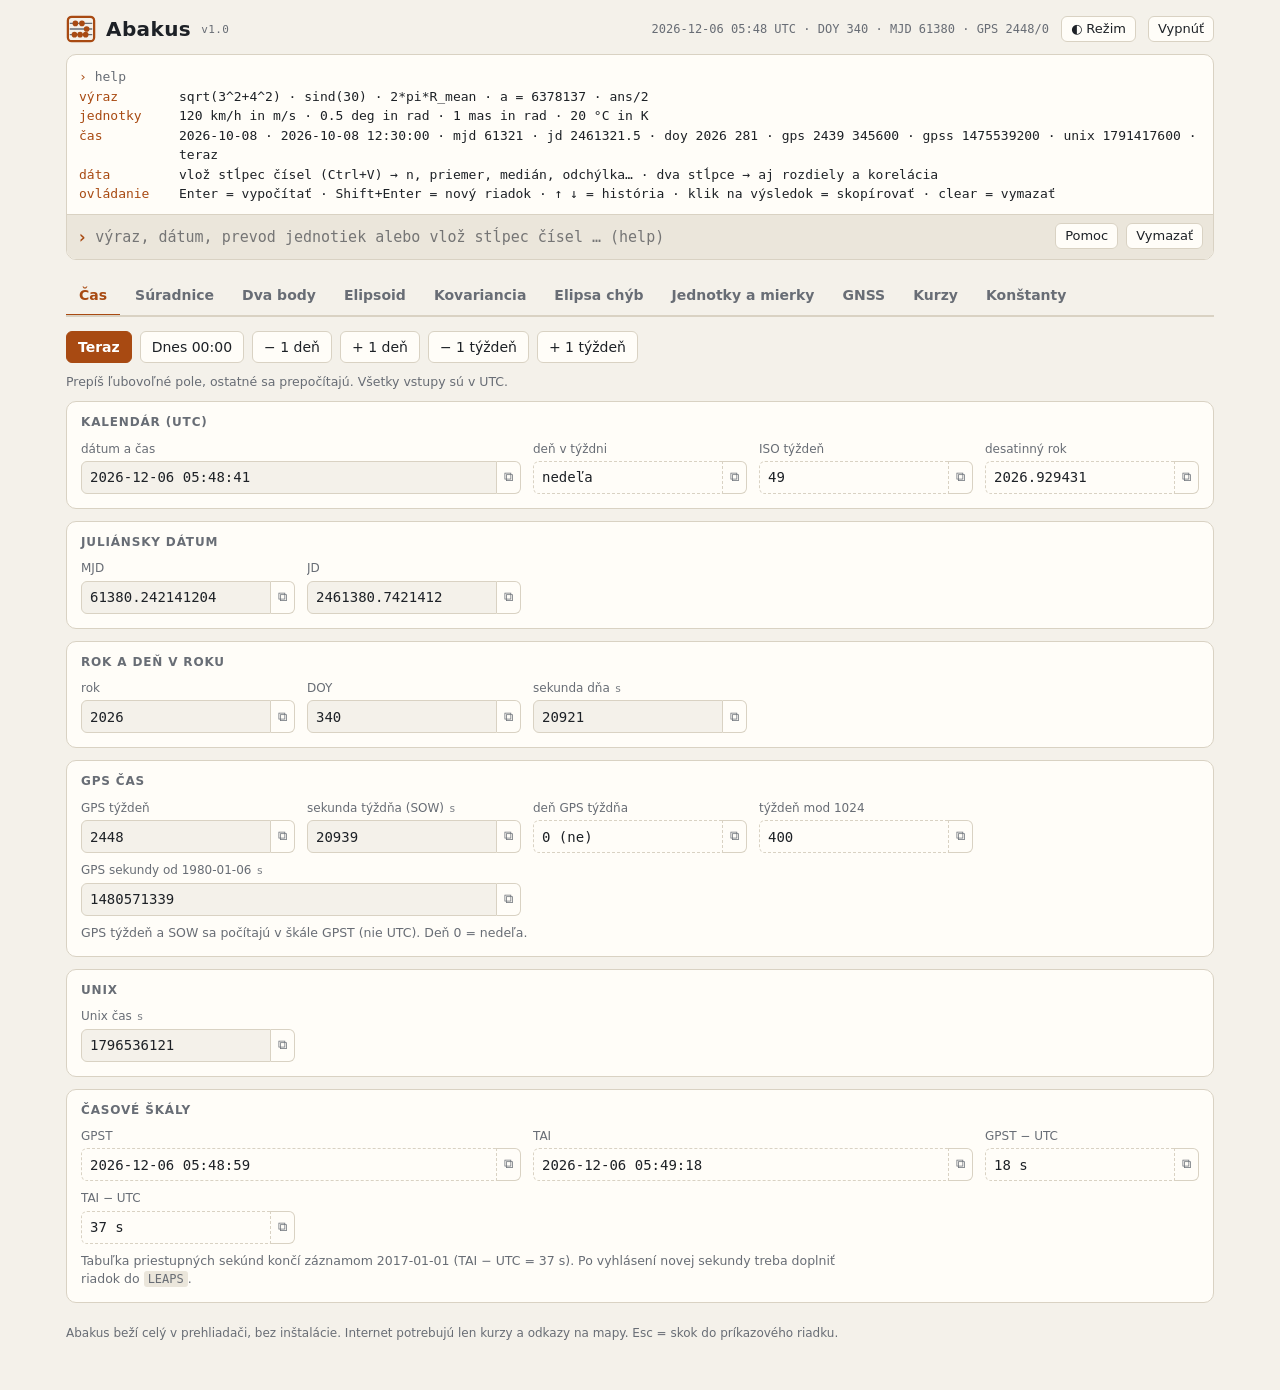
==== abakus.html @ 20b2ef93 "Very first initial commit" ====
<!doctype html>
<html lang="sk">
<head>
<meta charset="utf-8">
<meta name="viewport" content="width=device-width, initial-scale=1">
<title>Abakus</title>
<link rel="icon" href="data:image/svg+xml,%3Csvg xmlns='http://www.w3.org/2000/svg' viewBox='0 0 32 32'%3E%3Crect x='2' y='3' width='28' height='26' rx='4' fill='%23a84a12'/%3E%3Cg stroke='%23fff' stroke-width='1.5'%3E%3Cpath d='M6 10h20M6 16h20M6 22h20'/%3E%3C/g%3E%3Cg fill='%23fff'%3E%3Ccircle cx='10' cy='10' r='3'/%3E%3Ccircle cx='17' cy='10' r='3'/%3E%3Ccircle cx='22' cy='16' r='3'/%3E%3Ccircle cx='9' cy='22' r='3'/%3E%3Ccircle cx='15' cy='22' r='3'/%3E%3Ccircle cx='21' cy='22' r='3'/%3E%3C/g%3E%3C/svg%3E">
<style>
:root {
  --bg: #f4f1ea; --surface: #fffdf8; --sunk: #ebe6db; --ink: #1d2126; --muted: #686d75; --line: #d9d2c3;
  --accent: #a84a12; --accent-ink: #fff; --focus: #1f6f8b; --bad: #b3261e; --badbg: #fde9e7;
  --c-an: #1f5fa8; --c-em: #2a7d4f; --c-he: #c0392b; --c-pt: rgba(60, 70, 85, .30);
  --mono: ui-monospace, "Cascadia Mono", "SF Mono", Consolas, "DejaVu Sans Mono", monospace;
  --sans: system-ui, "Segoe UI", Roboto, "Noto Sans", sans-serif;
}
@media (prefers-color-scheme: dark) {
  :root:not([data-theme="light"]) {
    --bg: #15171a; --surface: #1d2024; --sunk: #121416; --ink: #e9e6df; --muted: #9a9fa7; --line: #343941;
    --accent: #e3904f; --accent-ink: #1a1206; --focus: #6cc3de; --bad: #ff8a80; --badbg: #3a1c1a;
    --c-an: #6aa9ee; --c-em: #63c492; --c-he: #f2766b; --c-pt: rgba(200, 210, 225, .28);
  }
}
:root[data-theme="dark"] {
  --bg: #15171a; --surface: #1d2024; --sunk: #121416; --ink: #e9e6df; --muted: #9a9fa7; --line: #343941;
  --accent: #e3904f; --accent-ink: #1a1206; --focus: #6cc3de; --bad: #ff8a80; --badbg: #3a1c1a;
  --c-an: #6aa9ee; --c-em: #63c492; --c-he: #f2766b; --c-pt: rgba(200, 210, 225, .28);
}
* { box-sizing: border-box; }
[hidden] { display: none !important; }
html { -webkit-text-size-adjust: 100%; }
body { margin: 0; background: var(--bg); color: var(--ink); font: 14px/1.45 var(--sans); }
.wrap { max-width: 1180px; margin: 0 auto; padding: 0 16px 48px; }
header.top { display: flex; align-items: center; gap: 12px; padding: 14px 0 10px; flex-wrap: wrap; }
.brand { display: flex; align-items: center; gap: 10px; font-weight: 700; font-size: 20px; letter-spacing: .02em; }
.brand svg { width: 30px; height: 30px; }
.brand small { font: 400 11px var(--mono); color: var(--muted); }
#clock { margin-left: auto; font: 12px var(--mono); color: var(--muted); font-variant-numeric: tabular-nums; }
button, select, input, textarea { font: inherit; color: inherit; }
.btn, .ib { border: 1px solid var(--line); background: var(--surface); border-radius: 6px; padding: 6px 11px; cursor: pointer; text-decoration: none; color: var(--ink); white-space: nowrap; line-height: 1.3; display: inline-block; }
.btn:hover, .ib:hover { border-color: var(--accent); }
.btn.pri { background: var(--accent); border-color: var(--accent); color: var(--accent-ink); font-weight: 600; }
.ib { padding: 4px 9px; font-size: 13px; }
:focus-visible { outline: 2px solid var(--focus); outline-offset: 1px; }

/* príkazový riadok */
.repl { background: var(--surface); border: 1px solid var(--line); border-radius: 10px; overflow: hidden; }
#log { max-height: 250px; overflow: auto; padding: 8px 12px 2px; font: 13px/1.5 var(--mono); }
#log:empty { display: none; }
.ent { padding: 4px 0 8px; border-bottom: 1px dashed var(--line); }
.ent:last-child { border-bottom: 0; }
.q { color: var(--muted); cursor: pointer; white-space: pre-wrap; word-break: break-word; max-height: 4.5em; overflow: hidden; }
.q::before { content: "› "; color: var(--accent); }
.kv .row { display: flex; gap: 10px; }
.kv .k { color: var(--muted); flex: 0 0 170px; }
.kv.help .k { flex-basis: 90px; color: var(--accent); }
.kv.help .v { cursor: default; white-space: normal; }
.v { cursor: copy; font-variant-numeric: tabular-nums; word-break: break-word; }
.v:hover { color: var(--accent); }
.v.big { font-size: 17px; font-weight: 600; }
.val .k { color: var(--muted); }
.groups { display: grid; grid-template-columns: repeat(auto-fit, minmax(270px, 1fr)); gap: 4px 22px; }
.gh { color: var(--accent); font-weight: 600; margin-top: 2px; }
.err { color: var(--bad); }
.cmdline { display: flex; align-items: flex-start; gap: 8px; padding: 8px 10px; border-top: 1px solid var(--line); background: var(--sunk); }
.cmdline .pr { color: var(--accent); font: 700 17px/28px var(--mono); }
#cmd { flex: 1; min-width: 0; resize: none; border: 0; background: transparent; font: 15px/28px var(--mono); padding: 0; outline: none; height: 28px; }

/* záložky */
#tabs { display: flex; gap: 2px; margin: 16px 0 0; overflow-x: auto; border-bottom: 2px solid var(--line); scrollbar-width: thin; }
#tabs button { border: 0; background: none; padding: 9px 13px; cursor: pointer; color: var(--muted); border-bottom: 3px solid transparent; margin-bottom: -2px; white-space: nowrap; font-weight: 600; }
#tabs button:hover { color: var(--ink); }
#tabs button[aria-selected="true"] { color: var(--accent); border-bottom-color: var(--accent); }
.card { padding-top: 14px; }
.card[hidden] { display: none; }

/* polia */
.g { background: var(--surface); border: 1px solid var(--line); border-radius: 10px; padding: 12px 14px 14px; margin-bottom: 12px; min-width: 0; }
.g h3 { margin: 0 0 9px; font-size: 12px; text-transform: uppercase; letter-spacing: .07em; color: var(--muted); font-weight: 700; }
.g h4 { margin: 12px 0 6px; font-size: 12px; color: var(--muted); }
.grid { display: grid; grid-template-columns: repeat(auto-fill, minmax(190px, 1fr)); gap: 9px 12px; }
.f.wide { grid-column: span 2; }
.f label { display: block; font-size: 12px; color: var(--muted); margin-bottom: 3px; white-space: nowrap; overflow: hidden; text-overflow: ellipsis; }
.f label small { font: 11px var(--mono); margin-left: 5px; opacity: .85; }
.fi { display: flex; }
.fi input, .fi select { flex: 1; min-width: 0; width: 100%; border: 1px solid var(--line); background: var(--bg); border-radius: 6px; padding: 6px 8px; font: 14px var(--mono); font-variant-numeric: tabular-nums; height: 33px; }
.fi select { font-family: var(--sans); }
.fi input:focus, .fi select:focus { outline: 2px solid var(--focus); outline-offset: -1px; }
.f.ro input { background: transparent; border-style: dashed; }
.fi input.bad { border-color: var(--bad); background: var(--badbg); }
.fi input + .cp { border: 1px solid var(--line); border-left: 0; background: var(--surface); border-radius: 0 6px 6px 0; cursor: pointer; padding: 0 7px; color: var(--muted); font-size: 13px; }
.fi input:has(+ .cp) { border-radius: 6px 0 0 6px; }
.cp:hover { color: var(--accent); }
.bar { display: flex; gap: 8px; flex-wrap: wrap; align-items: flex-end; margin-bottom: 10px; }
.bar .f { min-width: 210px; }
.bar .status { align-self: center; color: var(--muted); }
.note { color: var(--muted); font-size: 12.5px; margin: 8px 0 0; max-width: 95ch; }
.card > .note { margin: 0 0 10px; }
.warn { color: var(--bad); font-size: 13px; margin: 0 0 10px; }
.warn:empty { display: none; }
.off { opacity: .35; pointer-events: none; }
.two, .split { display: grid; grid-template-columns: 1fr 1fr; gap: 12px; align-items: start; }
.two > *, .split > * { min-width: 0; }
@media (max-width: 860px) { .two, .split { grid-template-columns: 1fr; } .f.wide { grid-column: auto; } .kv .k { flex-basis: 120px; } #clock { margin-left: 0; width: 100%; order: 9; } }
code { font: 12px var(--mono); background: var(--sunk); padding: 1px 4px; border-radius: 3px; }

/* tabuľky */
.tw { overflow-x: auto; }
table { border-collapse: collapse; font-size: 13px; }
table.full { width: 100%; }
th, td { padding: 4px 9px; text-align: left; border-bottom: 1px solid var(--line); white-space: nowrap; }
th { color: var(--muted); font-weight: 600; font-size: 12px; }
td.num, .mt td, .mono { font-family: var(--mono); font-variant-numeric: tabular-nums; }
td.num, .mt td { text-align: right; }
.ut td:last-child { white-space: normal; }
.cpy { cursor: copy; }
.cpy:hover { color: var(--accent); }
tr.cur td { font-weight: 700; color: var(--accent); }
.mt small { color: var(--muted); }
.mats { display: flex; flex-wrap: wrap; gap: 4px 28px; }

/* grafy */
.plot { width: 100%; height: auto; display: block; background: var(--bg); border: 1px solid var(--line); border-radius: 8px; }
.plot.sq { max-width: 460px; margin: 0 auto; }
.plot .gr { stroke: var(--line); stroke-width: 1; }
.plot .tk, .plot .pl { fill: var(--muted); font: 11px var(--mono); }
.plot .pl { fill: var(--ink); font-weight: 700; font-size: 13px; }
.plot .geo { fill: none; stroke: var(--c-an); stroke-width: 2.4; }
.plot .lox { fill: none; stroke: var(--c-he); stroke-width: 2; stroke-dasharray: 6 4; }
.plot .pt { fill: var(--ink); }
.plot .e1 { fill: none; stroke: var(--ink); stroke-width: 2; }
.plot .ep { fill: none; stroke: var(--c-an); stroke-width: 2; }
.plot .he { fill: none; stroke: var(--c-he); stroke-width: 1.8; stroke-dasharray: 5 4; }
.plot .box { fill: none; stroke: var(--muted); stroke-width: 1; stroke-dasharray: 2 3; }
.plot .axa { stroke: var(--c-em); stroke-width: 1.3; }
.legend { font-size: 12.5px; color: var(--muted); margin: 8px 0 0; display: flex; flex-wrap: wrap; gap: 4px 6px; align-items: center; }
.sw { display: inline-block; width: 22px; height: 0; border-top: 3px solid var(--ink); margin-left: 10px; }
.sw:first-child { margin-left: 0; }
.sw.geo, .sw.an { border-color: var(--c-an); } .sw.em { border-color: var(--c-em); }
.sw.lox, .sw.he { border-color: var(--c-he); border-top-style: dashed; } .sw.bx { border-color: var(--muted); border-top-style: dotted; }
.cvw { width: 100%; overflow: hidden; }
#k_cv { display: block; margin: 0 auto; }
#toast { position: fixed; left: 50%; bottom: 22px; transform: translate(-50%, 20px); background: var(--ink); color: var(--bg); padding: 7px 14px; border-radius: 20px; font: 13px var(--mono); opacity: 0; pointer-events: none; transition: opacity .15s, transform .15s; max-width: 90vw; white-space: nowrap; overflow: hidden; text-overflow: ellipsis; z-index: 9; }
#toast.on { opacity: 1; transform: translate(-50%, 0); }
footer { margin-top: 22px; color: var(--muted); font-size: 12px; }
.mats > div { min-width: 0; max-width: 100%; }

</style>
</head>
<body>
<div class="wrap">
  <header class="top">
    <div class="brand">
      <svg viewBox="0 0 32 32" aria-hidden="true"><rect x="2" y="3" width="28" height="26" rx="4" fill="none" stroke="var(--accent)" stroke-width="2.4"/><g stroke="var(--muted)" stroke-width="1.4"><path d="M4 10h24M4 16h24M4 22h24"/></g><g fill="var(--accent)"><circle cx="10" cy="10" r="3"/><circle cx="17" cy="10" r="3"/><circle cx="22" cy="16" r="3"/><circle cx="9" cy="22" r="3"/><circle cx="15" cy="22" r="3"/><circle cx="21" cy="22" r="3"/></g></svg>
      Abakus <small id="ver"></small>
    </div>
    <div id="clock" title="Aktuálny čas"></div>
    <button class="ib" id="themebtn" type="button" title="Svetlý / tmavý režim">◐ Režim</button>
    <button class="ib" id="offbtn" type="button" hidden>Vypnúť</button>
  </header>

  <section class="repl" aria-label="Príkazový riadok">
    <div id="log" aria-live="polite"></div>
    <div class="cmdline">
      <span class="pr" aria-hidden="true">›</span>
      <textarea id="cmd" rows="1" spellcheck="false" autocomplete="off" autocapitalize="off" aria-label="Výraz, príkaz alebo dáta" placeholder="výraz, dátum, prevod jednotiek alebo vlož stĺpec čísel … (help)"></textarea>
      <button class="ib" id="helpbtn" type="button">Pomoc</button>
      <button class="ib" id="clearbtn" type="button">Vymazať</button>
    </div>
  </section>

  <nav id="tabs" role="tablist" aria-label="Karty"></nav>
  <main id="cards"></main>
  <footer>Abakus beží celý v prehliadači, bez inštalácie. Internet potrebujú len kurzy a odkazy na mapy. Esc = skok do príkazového riadku.</footer>
</div>
<div id="toast" role="status"></div>
<script>
'use strict';
/* ===================== ABAKUS – výpočtové jadro (bez DOM) ===================== */
const D2R = Math.PI / 180, R2D = 180 / Math.PI;
const C_LIGHT = 299792458;

/* ---------- elipsoidy ---------- */
const ELLIPSOIDS = {
  WGS84: { a: 6378137.0, invf: 298.257223563, pozn: 'GPS, globálny štandard' },
  GRS80: { a: 6378137.0, invf: 298.257222101, pozn: 'ETRS89, európske siete' },
  Bessel: { a: 6377397.155, invf: 299.1528128, pozn: 'S-JTSK' },
  Krasovsky: { a: 6378245.0, invf: 298.3, pozn: 'S-42' },
  Clarke1866: { a: 6378206.4, invf: 294.9786982, pozn: 'NAD27' }
};
function ell(name) {
  const E = ELLIPSOIDS[name] || ELLIPSOIDS.WGS84;
  const f = 1 / E.invf, b = E.a * (1 - f), e2 = f * (2 - f);
  return { name, a: E.a, invf: E.invf, f, b, e2, e: Math.sqrt(e2), ep2: e2 / (1 - e2), n: f / (2 - f) };
}

/* ---------- formátovanie a parsovanie čísel ---------- */
function num(s) {
  if (typeof s === 'number') return s;
  if (s == null) return NaN;
  s = String(s).trim().replace(/\s+/g, '').replace(',', '.').replace(/−/g, '-');
  if (s === '' || !/^[+-]?(\d+\.?\d*|\.\d+)([eE][+-]?\d+)?$/.test(s)) return NaN;
  return parseFloat(s);
}
function fmt(x, sig) {
  if (typeof x !== 'number') return String(x);
  if (!isFinite(x)) return isNaN(x) ? 'NaN' : (x > 0 ? '∞' : '-∞');
  if (x === 0) return '0';
  const ax = Math.abs(x);
  if (Number.isInteger(x) && ax < 1e15) return String(x);
  if (ax >= 1e15 || ax < 1e-6) return x.toExponential((sig || 12) - 1).replace(/\.?0+e/, 'e');
  let s = x.toPrecision(sig || 12);
  if (s.indexOf('e') >= 0) return String(parseFloat(s));
  if (s.indexOf('.') >= 0) s = s.replace(/0+$/, '').replace(/\.$/, '');
  return s;
}
function fx(x, d) { return isFinite(x) ? x.toFixed(d) : 'NaN'; }
function pad(n, w) { return String(n).padStart(w || 2, '0'); }

/* uhol: "50.1", "50 05 12.3", "50°05'12.3\"N", "-14 25 0" -> stupne */
function parseAngle(str) {
  if (typeof str === 'number') return str;
  let s = String(str || '').trim().replace(/−/g, '-');
  if (!s) return NaN;
  let sign = 1;
  const hm = s.match(/[NSEW]/i);
  if (hm) { if (/[SW]/i.test(hm[0])) sign = -1; s = s.replace(/[NSEW]/ig, ' '); }
  if (/^\s*-/.test(s)) sign *= -1;
  if (!/[\s°'"′″dm:]/.test(s.trim())) { const v = num(s); return isNaN(v) ? NaN : (hm ? sign * Math.abs(v) : v); }
  const parts = s.replace(/,/g, '.').match(/\d+\.?\d*|\.\d+/g);
  if (!parts || parts.length > 3) return NaN;
  const p = parts.map(parseFloat);
  return sign * (p[0] + (p[1] || 0) / 60 + (p[2] || 0) / 3600);
}
function fmtDMS(deg, dec) {
  if (!isFinite(deg)) return 'NaN';
  dec = dec == null ? 4 : dec;
  const sgn = deg < 0 ? '-' : '';
  let a = Math.abs(deg), d = Math.floor(a), mf = (a - d) * 60, m = Math.floor(mf), s = (mf - m) * 60;
  const k = Math.pow(10, dec); s = Math.round(s * k) / k;
  if (s >= 60) { s -= 60; m += 1; } if (m >= 60) { m -= 60; d += 1; }
  return sgn + d + '° ' + pad(m) + '′ ' + (s < 10 ? '0' : '') + s.toFixed(dec) + '″';
}
function wrap180(d) { d = ((d + 180) % 360 + 360) % 360 - 180; return d === -180 ? 180 : d; }
function wrap360(d) { return ((d % 360) + 360) % 360; }

/* ===================== ČAS ===================== */
/* TAI-UTC [s] od daného dátumu (IERS Bulletin C). Posledná priestupná sekunda: 2017-01-01. */
const LEAPS = [[1972,1,10],[1972,7,11],[1973,1,12],[1974,1,13],[1975,1,14],[1976,1,15],[1977,1,16],[1978,1,17],
  [1979,1,18],[1980,1,19],[1981,7,20],[1982,7,21],[1983,7,22],[1985,7,23],[1988,1,24],[1990,1,25],[1991,1,26],
  [1992,7,27],[1993,7,28],[1994,7,29],[1996,1,30],[1997,7,31],[1999,1,32],[2006,1,33],[2009,1,34],[2012,7,35],
  [2015,7,36],[2017,1,37]];
const LEAP_T = LEAPS.map(function (l) { return [Date.UTC(l[0], l[1] - 1, 1), l[2]]; });
const DAY_MS = 86400000, GPS0 = Date.UTC(1980, 0, 6), MJD_UNIX = 40587;
const DNI = ['nedeľa', 'pondelok', 'utorok', 'streda', 'štvrtok', 'piatok', 'sobota'];
function taiUtc(ms) { let v = 10; for (let i = 0; i < LEAP_T.length; i++) { if (ms >= LEAP_T[i][0]) v = LEAP_T[i][1]; else break; } return v; }
function gpsUtc(ms) { return taiUtc(ms) - 19; }
function utcToGpsSec(ms) { return (ms - GPS0) / 1000 + gpsUtc(ms); }
function gpsSecToUtc(s) { let ms = GPS0 + s * 1000; for (let i = 0; i < 4; i++) ms = GPS0 + (s - gpsUtc(ms)) * 1000; return ms; }
function mjdToUtc(mjd) { return Math.round((mjd - MJD_UNIX) * DAY_MS); }
function utcToMjd(ms) { return MJD_UNIX + ms / DAY_MS; }
function ydoyToUtc(y, doy, sod) { return Date.UTC(y, 0, 1) + (doy - 1) * DAY_MS + Math.round((sod || 0) * 1000); }
function isoStr(ms) {
  if (!isFinite(ms)) return 'NaN';
  const d = new Date(ms); if (isNaN(d.getTime())) return 'NaN';
  let s = d.getUTCFullYear() + '-' + pad(d.getUTCMonth() + 1) + '-' + pad(d.getUTCDate()) + ' ' +
    pad(d.getUTCHours()) + ':' + pad(d.getUTCMinutes()) + ':' + pad(d.getUTCSeconds());
  const msr = d.getUTCMilliseconds(); if (msr) s += '.' + pad(msr, 3);
  return s;
}
/* "2026-10-08", "2026-10-08 12:30:15.5", "2026-10-08T12:30", "8.10.2026 12:30", "2026/10/08" -> ms UTC | null */
function parseDateTime(str) {
  const s = String(str || '').trim();
  let m = s.match(/^(\d{4})[-\/](\d{1,2})[-\/](\d{1,2})(?:[T\s]+(\d{1,2}):(\d{2})(?::(\d{2}(?:[.,]\d+)?))?)?\s*(?:Z|UTC)?$/i);
  let y, mo, d;
  if (m) { y = +m[1]; mo = +m[2]; d = +m[3]; }
  else {
    m = s.match(/^(\d{1,2})\.\s*(\d{1,2})\.\s*(\d{4})(?:\s+(\d{1,2}):(\d{2})(?::(\d{2}(?:[.,]\d+)?))?)?$/);
    if (!m) return null; d = +m[1]; mo = +m[2]; y = +m[3];
  }
  const hh = +(m[4] || 0), mi = +(m[5] || 0), ss = parseFloat(String(m[6] || 0).replace(',', '.'));
  if (mo < 1 || mo > 12 || d < 1 || d > 31 || hh > 24 || mi > 59 || ss >= 61) return null;
  const ms = Date.UTC(y, mo - 1, d, hh, mi, 0) + Math.round(ss * 1000);
  if (new Date(Date.UTC(y, mo - 1, d)).getUTCDate() !== d) return null;
  return ms;
}
function isoWeek(ms) {
  const d = new Date(ms), t = new Date(Date.UTC(d.getUTCFullYear(), d.getUTCMonth(), d.getUTCDate()));
  const dn = t.getUTCDay() || 7; t.setUTCDate(t.getUTCDate() + 4 - dn);
  const y0 = Date.UTC(t.getUTCFullYear(), 0, 1);
  return Math.ceil(((t - y0) / DAY_MS + 1) / 7);
}
function timeAll(ms) {
  const d = new Date(ms), y = d.getUTCFullYear(), y0 = Date.UTC(y, 0, 1), y1 = Date.UTC(y + 1, 0, 1);
  const doy = Math.floor((ms - y0) / DAY_MS) + 1, sod = (ms - y0 - (doy - 1) * DAY_MS) / 1000;
  const gs = utcToGpsSec(ms), week = Math.floor(gs / 604800), sow = gs - week * 604800;
  const leap = taiUtc(ms);
  return {
    ms, utc: isoStr(ms), mjd: utcToMjd(ms), jd: utcToMjd(ms) + 2400000.5, year: y, doy, sod,
    gpsSec: gs, week, sow, gpsDow: Math.floor(sow / 86400), weekMod: ((week % 1024) + 1024) % 1024,
    unix: ms / 1000, dow: DNI[d.getUTCDay()], leap, gpsLeap: leap - 19,
    gpst: isoStr(ms + (leap - 19) * 1000), tai: isoStr(ms + leap * 1000),
    decYear: y + (ms - y0) / (y1 - y0), isoWeek: isoWeek(ms)
  };
}
function timeLines(ms) {
  const t = timeAll(ms);
  return [['UTC', t.utc + ' (' + t.dow + ')'], ['MJD', fmt(+t.mjd.toFixed(8))], ['JD', fmt(+t.jd.toFixed(8), 16)],
    ['rok DOY', t.year + ' ' + pad(t.doy, 3)], ['GPS týždeň, deň', t.week + ' ' + t.gpsDow], ['GPS SOW', fmt(+t.sow.toFixed(3))],
    ['GPS sekundy', fmt(+t.gpsSec.toFixed(3))], ['Unix', fmt(+t.unix.toFixed(3))], ['GPST', t.gpst], ['TAI', t.tai],
    ['GPST−UTC', t.gpsLeap + ' s']];
}

/* ===================== SÚRADNICE ===================== */
function geod2ecef(E, lat, lon, h) {
  const s = Math.sin(lat), c = Math.cos(lat), N = E.a / Math.sqrt(1 - E.e2 * s * s);
  return [(N + h) * c * Math.cos(lon), (N + h) * c * Math.sin(lon), (N * (1 - E.e2) + h) * s];
}
function ecef2geod(E, X, Y, Z) {
  const p = Math.hypot(X, Y), lon = Math.atan2(Y, X);
  if (p < 1e-9) { return [Z >= 0 ? Math.PI / 2 : -Math.PI / 2, 0, Math.abs(Z) - E.b]; }
  let lat = Math.atan2(Z, p * (1 - E.e2)), h = 0;
  for (let i = 0; i < 30; i++) {
    const s = Math.sin(lat), W = Math.sqrt(1 - E.e2 * s * s), N = E.a / W;
    h = p * Math.cos(lat) + Z * s - E.a * W;
    const nl = Math.atan2(Z, p * (1 - E.e2 * N / (N + h)));
    if (Math.abs(nl - lat) < 1e-15) { lat = nl; break; }
    lat = nl;
  }
  const s = Math.sin(lat);
  h = p * Math.cos(lat) + Z * s - E.a * Math.sqrt(1 - E.e2 * s * s);
  return [lat, lon, h];
}
function ecef2enu(d, lat0, lon0) {
  const sp = Math.sin(lat0), cp = Math.cos(lat0), sl = Math.sin(lon0), cl = Math.cos(lon0);
  return [-sl * d[0] + cl * d[1], -sp * cl * d[0] - sp * sl * d[1] + cp * d[2], cp * cl * d[0] + cp * sl * d[1] + sp * d[2]];
}
function enu2ecef(v, lat0, lon0) {
  const sp = Math.sin(lat0), cp = Math.cos(lat0), sl = Math.sin(lon0), cl = Math.cos(lon0);
  return [-sl * v[0] - sp * cl * v[1] + cp * cl * v[2], cl * v[0] - sp * sl * v[1] + cp * sl * v[2], cp * v[1] + sp * v[2]];
}
function enu2aes(v) { return [wrap360(Math.atan2(v[0], v[1]) * R2D), Math.atan2(v[2], Math.hypot(v[0], v[1])) * R2D, Math.hypot(v[0], v[1], v[2])]; }
function ecef2sphere(X, Y, Z) { return [Math.atan2(Z, Math.hypot(X, Y)), Math.atan2(Y, X), Math.hypot(X, Y, Z)]; }
function sphere2ecef(lat, lon, R) { return [R * Math.cos(lat) * Math.cos(lon), R * Math.cos(lat) * Math.sin(lon), R * Math.sin(lat)]; }

/* polomery krivosti a oblúk poludníka */
function radii(E, lat) {
  const s = Math.sin(lat), W = Math.sqrt(1 - E.e2 * s * s), N = E.a / W, M = E.a * (1 - E.e2) / (W * W * W);
  return { W, N, M, R: Math.sqrt(M * N), rp: N * Math.cos(lat) };
}
function meridianArc(E, lat) {
  const n = E.n, n2 = n * n, n3 = n2 * n, n4 = n3 * n;
  return E.a / (1 + n) * ((1 + n2 / 4 + n4 / 64) * lat - 1.5 * (n - n3 / 8) * Math.sin(2 * lat) +
    15 / 16 * (n2 - n4 / 4) * Math.sin(4 * lat) - 35 / 48 * n3 * Math.sin(6 * lat) + 315 / 512 * n4 * Math.sin(8 * lat));
}
/* normálne tiažové zrýchlenie GRS80 (Somigliana) + výšková redukcia */
function normalGravity(lat, h) {
  const E = ell('GRS80'), ge = 9.7803267715, k = 0.001931851353, m = 0.00344978600308;
  const s2 = Math.sin(lat) * Math.sin(lat), g0 = ge * (1 + k * s2) / Math.sqrt(1 - E.e2 * s2);
  h = h || 0;
  return { g0, gh: g0 * (1 - 2 / E.a * (1 + E.f + m - 2 * E.f * s2) * h + 3 * h * h / (E.a * E.a)) };
}

/* ---------- priečne Mercatorovo zobrazenie (Krüger, n-rad) -> UTM ---------- */
function tmFwd(E, lat, lon, lon0, k0, E0, N0) {
  const n = E.n, n2 = n * n, n3 = n2 * n, n4 = n3 * n, A = E.a / (1 + n) * (1 + n2 / 4 + n4 / 64);
  const al = [n / 2 - 2 * n2 / 3 + 5 * n3 / 16 + 41 * n4 / 180, 13 * n2 / 48 - 3 * n3 / 5 + 557 * n4 / 1440, 61 * n3 / 240 - 103 * n4 / 140, 49561 * n4 / 161280];
  const c = 2 * Math.sqrt(n) / (1 + n), t = Math.sinh(Math.atanh(Math.sin(lat)) - c * Math.atanh(c * Math.sin(lat)));
  const dl = lon - lon0, xi = Math.atan2(t, Math.cos(dl)), eta = Math.atanh(Math.sin(dl) / Math.sqrt(1 + t * t));
  let x = eta, y = xi;
  for (let j = 1; j <= 4; j++) { x += al[j - 1] * Math.cos(2 * j * xi) * Math.sinh(2 * j * eta); y += al[j - 1] * Math.sin(2 * j * xi) * Math.cosh(2 * j * eta); }
  return [E0 + k0 * A * x, N0 + k0 * A * y];
}
function tmInv(E, x, y, lon0, k0, E0, N0) {
  const n = E.n, n2 = n * n, n3 = n2 * n, n4 = n3 * n, A = E.a / (1 + n) * (1 + n2 / 4 + n4 / 64);
  const be = [n / 2 - 2 * n2 / 3 + 37 * n3 / 96 - n4 / 360, n2 / 48 + n3 / 15 - 437 * n4 / 1440, 17 * n3 / 480 - 37 * n4 / 840, 4397 * n4 / 161280];
  const de = [2 * n - 2 * n2 / 3 - 2 * n3 + 116 * n4 / 45, 7 * n2 / 3 - 8 * n3 / 5 - 227 * n4 / 45, 56 * n3 / 15 - 136 * n4 / 35, 4279 * n4 / 630];
  const xi = (y - N0) / (k0 * A), eta = (x - E0) / (k0 * A);
  let xp = xi, ep = eta;
  for (let j = 1; j <= 4; j++) { xp -= be[j - 1] * Math.sin(2 * j * xi) * Math.cosh(2 * j * eta); ep -= be[j - 1] * Math.cos(2 * j * xi) * Math.sinh(2 * j * eta); }
  const chi = Math.asin(Math.sin(xp) / Math.cosh(ep));
  let lat = chi; for (let j = 1; j <= 4; j++) lat += de[j - 1] * Math.sin(2 * j * chi);
  return [lat, lon0 + Math.atan2(Math.sinh(ep), Math.cos(xp))];
}
function utmZone(lonDeg) { return Math.min(60, Math.max(1, Math.floor((wrap180(lonDeg) + 180) / 6) + 1)); }
function utmFwd(lat, lon, zone) {
  const E = ell('GRS80'); zone = zone || utmZone(lon * R2D);
  const en = tmFwd(E, lat, lon, (zone * 6 - 183) * D2R, 0.9996, 500000, lat < 0 ? 10000000 : 0);
  return { zone, hemi: lat < 0 ? 'S' : 'N', E: en[0], N: en[1] };
}
function utmInv(zone, hemi, x, y) { return tmInv(ell('GRS80'), x, y, (zone * 6 - 183) * D2R, 0.9996, 500000, /s/i.test(hemi) ? 10000000 : 0); }

/* ---------- Křovák (S-JTSK), elipsoid Bessel ---------- */
const KROVAK = (function () {
  const E = ell('Bessel'), e = E.e, e2 = E.e2;
  const phic = 49.5 * D2R, lon0 = (24 + 50 / 60) * D2R, alc = (30 + 17 / 60 + 17.30311 / 3600) * D2R, phip = 78.5 * D2R, kp = 0.9999;
  const A = E.a * Math.sqrt(1 - e2) / (1 - e2 * Math.sin(phic) * Math.sin(phic));
  const B = Math.sqrt(1 + e2 * Math.pow(Math.cos(phic), 4) / (1 - e2));
  const g0 = Math.asin(Math.sin(phic) / B);
  const t0 = Math.tan(Math.PI / 4 + g0 / 2) * Math.pow((1 + e * Math.sin(phic)) / (1 - e * Math.sin(phic)), e * B / 2) / Math.pow(Math.tan(Math.PI / 4 + phic / 2), B);
  const n = Math.sin(phip), r0 = kp * A / Math.tan(phip);
  return { E, e, lon0, alc, phip, B, t0, n, r0 };
})();
/* Besselove φ, λ [rad] -> [Y, X] (kladné: Y na západ, X na juh) */
function krovakFwd(lat, lon) {
  const K = KROVAK, e = K.e;
  const U = 2 * (Math.atan(K.t0 * Math.pow(Math.tan(lat / 2 + Math.PI / 4), K.B) / Math.pow((1 + e * Math.sin(lat)) / (1 - e * Math.sin(lat)), e * K.B / 2)) - Math.PI / 4);
  const V = K.B * (K.lon0 - lon);
  const T = Math.asin(Math.cos(K.alc) * Math.sin(U) + Math.sin(K.alc) * Math.cos(U) * Math.cos(V));
  const D = Math.asin(Math.cos(U) * Math.sin(V) / Math.cos(T));
  const th = K.n * D, r = K.r0 * Math.pow(Math.tan(Math.PI / 4 + K.phip / 2), K.n) / Math.pow(Math.tan(T / 2 + Math.PI / 4), K.n);
  return [r * Math.sin(th), r * Math.cos(th)];
}
function krovakInv(Y, X) {
  const K = KROVAK, e = K.e, r = Math.hypot(X, Y), th = Math.atan2(Y, X), D = th / Math.sin(K.phip);
  const T = 2 * (Math.atan(Math.pow(K.r0 / r, 1 / K.n) * Math.tan(Math.PI / 4 + K.phip / 2)) - Math.PI / 4);
  const U = Math.asin(Math.cos(K.alc) * Math.sin(T) - Math.sin(K.alc) * Math.cos(T) * Math.cos(D));
  const V = Math.asin(Math.cos(T) * Math.sin(D) / Math.cos(U));
  let lat = U;
  for (let i = 0; i < 20; i++) {
    const nl = 2 * (Math.atan(Math.pow(K.t0, -1 / K.B) * Math.pow(Math.tan(U / 2 + Math.PI / 4), 1 / K.B) * Math.pow((1 + e * Math.sin(lat)) / (1 - e * Math.sin(lat)), e / 2)) - Math.PI / 4);
    if (Math.abs(nl - lat) < 1e-15) { lat = nl; break; } lat = nl;
  }
  return [lat, K.lon0 - V / K.B];
}
/* Helmert S-JTSK(Bessel) -> ETRS89/WGS84, 7 parametrov (position vector), presnosť ~1 m */
const JTSK_HELMERT = { T: [570.8, 85.7, 462.8], r: [4.998, 1.587, 5.261], s: 3.56 };
function helmertMat(P) {
  const k = D2R / 3600, rx = P.r[0] * k, ry = P.r[1] * k, rz = P.r[2] * k;
  return [[1, -rz, ry], [rz, 1, -rx], [-ry, rx, 1]];
}
function helmertFwd(P, X) { const R = helmertMat(P), m = 1 + P.s * 1e-6, v = mv(R, X); return [P.T[0] + m * v[0], P.T[1] + m * v[1], P.T[2] + m * v[2]]; }
function helmertInv(P, X) { const R = inv3(helmertMat(P)), m = 1 + P.s * 1e-6; return mv(R, [(X[0] - P.T[0]) / m, (X[1] - P.T[1]) / m, (X[2] - P.T[2]) / m]); }
/* ETRS89 φ, λ, h [rad, m] -> S-JTSK */
function etrs2jtsk(lat, lon, h) {
  const xb = helmertInv(JTSK_HELMERT, geod2ecef(ell('GRS80'), lat, lon, h)), g = ecef2geod(KROVAK.E, xb[0], xb[1], xb[2]);
  const yx = krovakFwd(g[0], g[1]);
  return { Y: yx[0], X: yx[1], latB: g[0], lonB: g[1], hB: g[2] };
}
function jtsk2etrs(Y, X, hB) {
  const g = krovakInv(Y, X), xe = helmertFwd(JTSK_HELMERT, geod2ecef(KROVAK.E, g[0], g[1], hB || 0));
  return ecef2geod(ell('GRS80'), xe[0], xe[1], xe[2]);
}
function inJtskArea(latDeg, lonDeg) { return latDeg > 47.5 && latDeg < 51.5 && lonDeg > 11.5 && lonDeg < 23; }

/* ---------- Web Mercator, LAEA (EPSG:3035), LCC (EPSG:3034) ---------- */
function webMercFwd(lat, lon) { const R = 6378137; return [R * lon, R * Math.log(Math.tan(Math.PI / 4 + lat / 2))]; }
function webMercInv(x, y) { const R = 6378137; return [2 * Math.atan(Math.exp(y / R)) - Math.PI / 2, x / R]; }
function laeaEurope(lat, lon) {
  const E = ell('GRS80'), e = E.e, e2 = E.e2, lat0 = 52 * D2R, lon0 = 10 * D2R;
  const q = function (p) { const s = Math.sin(p); return (1 - e2) * (s / (1 - e2 * s * s) - 1 / (2 * e) * Math.log((1 - e * s) / (1 + e * s))); };
  const qp = q(Math.PI / 2), b = Math.asin(q(lat) / qp), b0 = Math.asin(q(lat0) / qp), Rq = E.a * Math.sqrt(qp / 2);
  const D = E.a * (Math.cos(lat0) / Math.sqrt(1 - e2 * Math.sin(lat0) * Math.sin(lat0))) / (Rq * Math.cos(b0));
  const Bc = Rq * Math.sqrt(2 / (1 + Math.sin(b0) * Math.sin(b) + Math.cos(b0) * Math.cos(b) * Math.cos(lon - lon0)));
  return [4321000 + Bc * D * Math.cos(b) * Math.sin(lon - lon0), 3210000 + Bc / D * (Math.cos(b0) * Math.sin(b) - Math.sin(b0) * Math.cos(b) * Math.cos(lon - lon0))];
}
function lccEurope(lat, lon) {
  const E = ell('GRS80'), e = E.e, e2 = E.e2, lat0 = 52 * D2R, lon0 = 10 * D2R, p1 = 35 * D2R, p2 = 65 * D2R;
  const m = function (p) { return Math.cos(p) / Math.sqrt(1 - e2 * Math.sin(p) * Math.sin(p)); };
  const t = function (p) { return Math.tan(Math.PI / 4 - p / 2) / Math.pow((1 - e * Math.sin(p)) / (1 + e * Math.sin(p)), e / 2); };
  const n = (Math.log(m(p1)) - Math.log(m(p2))) / (Math.log(t(p1)) - Math.log(t(p2))), F = m(p1) / (n * Math.pow(t(p1), n));
  const r = E.a * F * Math.pow(t(lat), n), r0 = E.a * F * Math.pow(t(lat0), n), th = n * (lon - lon0);
  return [4000000 + r * Math.sin(th), 2800000 + r0 - r * Math.cos(th)];
}

/* ===================== GEODETICKÉ ÚLOHY ===================== */
function vincentyInv(E, lat1, lon1, lat2, lon2) {
  const f = E.f, a = E.a, b = E.b, L = lon2 - lon1;
  const U1 = Math.atan((1 - f) * Math.tan(lat1)), U2 = Math.atan((1 - f) * Math.tan(lat2));
  const sU1 = Math.sin(U1), cU1 = Math.cos(U1), sU2 = Math.sin(U2), cU2 = Math.cos(U2);
  let lam = L, sS, cS, sig, sA, c2A, c2sm, it = 0, ok = false;
  if (Math.abs(L) < 1e-15 && Math.abs(lat1 - lat2) < 1e-15) return { s: 0, az1: 0, az2: 0, ok: true, it: 0 };
  for (; it < 200; it++) {
    const sl = Math.sin(lam), cl = Math.cos(lam);
    sS = Math.sqrt(Math.pow(cU2 * sl, 2) + Math.pow(cU1 * sU2 - sU1 * cU2 * cl, 2));
    if (sS === 0) return { s: 0, az1: 0, az2: 0, ok: true, it };
    cS = sU1 * sU2 + cU1 * cU2 * cl; sig = Math.atan2(sS, cS);
    sA = cU1 * cU2 * sl / sS; c2A = 1 - sA * sA;
    c2sm = c2A !== 0 ? cS - 2 * sU1 * sU2 / c2A : 0;
    const C = f / 16 * c2A * (4 + f * (4 - 3 * c2A)), lp = lam;
    lam = L + (1 - C) * f * sA * (sig + C * sS * (c2sm + C * cS * (-1 + 2 * c2sm * c2sm)));
    if (Math.abs(lam - lp) < 1e-13) { ok = true; break; }
  }
  const u2 = c2A * (a * a - b * b) / (b * b);
  const A = 1 + u2 / 16384 * (4096 + u2 * (-768 + u2 * (320 - 175 * u2))), B = u2 / 1024 * (256 + u2 * (-128 + u2 * (74 - 47 * u2)));
  const dS = B * sS * (c2sm + B / 4 * (cS * (-1 + 2 * c2sm * c2sm) - B / 6 * c2sm * (-3 + 4 * sS * sS) * (-3 + 4 * c2sm * c2sm)));
  const sl = Math.sin(lam), cl = Math.cos(lam);
  return { s: b * A * (sig - dS), az1: wrap360(Math.atan2(cU2 * sl, cU1 * sU2 - sU1 * cU2 * cl) * R2D),
    az2: wrap360(Math.atan2(cU1 * sl, -sU1 * cU2 + cU1 * sU2 * cl) * R2D + 180), ok, it };
}
function vincentyDir(E, lat1, lon1, az1, s) {
  const f = E.f, a = E.a, b = E.b, sa1 = Math.sin(az1), ca1 = Math.cos(az1);
  const tU1 = (1 - f) * Math.tan(lat1), cU1 = 1 / Math.sqrt(1 + tU1 * tU1), sU1 = tU1 * cU1;
  const s1 = Math.atan2(tU1, ca1), sA = cU1 * sa1, c2A = 1 - sA * sA, u2 = c2A * (a * a - b * b) / (b * b);
  const A = 1 + u2 / 16384 * (4096 + u2 * (-768 + u2 * (320 - 175 * u2))), B = u2 / 1024 * (256 + u2 * (-128 + u2 * (74 - 47 * u2)));
  let sig = s / (b * A), c2sm = 0, sS = 0, cS = 1;
  for (let i = 0; i < 200; i++) {
    c2sm = Math.cos(2 * s1 + sig); sS = Math.sin(sig); cS = Math.cos(sig);
    const dS = B * sS * (c2sm + B / 4 * (cS * (-1 + 2 * c2sm * c2sm) - B / 6 * c2sm * (-3 + 4 * sS * sS) * (-3 + 4 * c2sm * c2sm)));
    const ns = s / (b * A) + dS; if (Math.abs(ns - sig) < 1e-14) { sig = ns; break; } sig = ns;
  }
  c2sm = Math.cos(2 * s1 + sig); sS = Math.sin(sig); cS = Math.cos(sig);
  const tmp = sU1 * sS - cU1 * cS * ca1;
  const lat2 = Math.atan2(sU1 * cS + cU1 * sS * ca1, (1 - f) * Math.sqrt(sA * sA + tmp * tmp));
  const lam = Math.atan2(sS * sa1, cU1 * cS - sU1 * sS * ca1), C = f / 16 * c2A * (4 + f * (4 - 3 * c2A));
  const L = lam - (1 - C) * f * sA * (sig + C * sS * (c2sm + C * cS * (-1 + 2 * c2sm * c2sm)));
  return { lat: lat2, lon: lon1 + L, az2: wrap360(Math.atan2(sA, -tmp) * R2D + 180) };
}
const R_MEAN = 6371008.8;
function haversine(lat1, lon1, lat2, lon2, R) {
  const h = Math.pow(Math.sin((lat2 - lat1) / 2), 2) + Math.cos(lat1) * Math.cos(lat2) * Math.pow(Math.sin((lon2 - lon1) / 2), 2);
  const y = Math.sin(lon2 - lon1) * Math.cos(lat2), x = Math.cos(lat1) * Math.sin(lat2) - Math.sin(lat1) * Math.cos(lat2) * Math.cos(lon2 - lon1);
  return { s: 2 * (R || R_MEAN) * Math.asin(Math.min(1, Math.sqrt(h))), az1: wrap360(Math.atan2(y, x) * R2D) };
}
function isoLat(E, lat) { return Math.atanh(Math.sin(lat)) - E.e * Math.atanh(E.e * Math.sin(lat)); }
function isoLatInv(E, psi) {
  let lat = 2 * Math.atan(Math.exp(psi)) - Math.PI / 2;
  for (let i = 0; i < 20; i++) { const es = E.e * Math.sin(lat), nl = 2 * Math.atan(Math.exp(psi) * Math.pow((1 + es) / (1 - es), E.e / 2)) - Math.PI / 2; if (Math.abs(nl - lat) < 1e-15) return nl; lat = nl; }
  return lat;
}
function rhumb(E, lat1, lon1, lat2, lon2) {
  let dl = lon2 - lon1; if (dl > Math.PI) dl -= 2 * Math.PI; if (dl < -Math.PI) dl += 2 * Math.PI;
  const dpsi = isoLat(E, lat2) - isoLat(E, lat1), az = Math.atan2(dl, dpsi);
  const s = Math.abs(lat2 - lat1) < 1e-11 ? radii(E, lat1).rp * Math.abs(dl) : (meridianArc(E, lat2) - meridianArc(E, lat1)) / Math.cos(az);
  return { s: Math.abs(s), az: wrap360(az * R2D), dl, dpsi };
}

/* ===================== MATICE 3×3, KOVARIANCIA ===================== */
function mv(A, v) { return A.map(function (r) { return r[0] * v[0] + r[1] * v[1] + r[2] * v[2]; }); }
function mm(A, B) { return A.map(function (r) { return [0, 1, 2].map(function (j) { return r[0] * B[0][j] + r[1] * B[1][j] + r[2] * B[2][j]; }); }); }
function tr(A) { return [0, 1, 2].map(function (i) { return [A[0][i], A[1][i], A[2][i]]; }); }
function inv3(m) {
  const a = m[0][0], b = m[0][1], c = m[0][2], d = m[1][0], e = m[1][1], f = m[1][2], g = m[2][0], h = m[2][1], i = m[2][2];
  const A = e * i - f * h, B = -(d * i - f * g), C = d * h - e * g, det = a * A + b * B + c * C;
  return [[A / det, -(b * i - c * h) / det, (b * f - c * e) / det], [B / det, (a * i - c * g) / det, -(a * f - c * d) / det], [C / det, -(a * h - b * g) / det, (a * e - b * d) / det]];
}
function chol3(S) {
  const L = [[0, 0, 0], [0, 0, 0], [0, 0, 0]];
  for (let i = 0; i < 3; i++) for (let j = 0; j <= i; j++) {
    let s = S[i][j]; for (let k = 0; k < j; k++) s -= L[i][k] * L[j][k];
    if (i === j) { if (s <= 0) return null; L[i][j] = Math.sqrt(s); } else L[i][j] = s / L[j][j];
  }
  return L;
}
/* systémy: ecef [X,Y,Z], geod [φ°,λ°,h], sphere [φ°,λ°,R], enu [E,N,U] (počiatok org = [lat,lon,h] rad) */
function sysToEcef(sys, v, E, org) {
  if (sys === 'geod') return geod2ecef(E, v[0] * D2R, v[1] * D2R, v[2]);
  if (sys === 'sphere') return sphere2ecef(v[0] * D2R, v[1] * D2R, v[2]);
  if (sys === 'enu') { const o = geod2ecef(E, org[0], org[1], org[2]), d = enu2ecef(v, org[0], org[1]); return [o[0] + d[0], o[1] + d[1], o[2] + d[2]]; }
  return v.slice();
}
function sysFromEcef(sys, X, E, org) {
  if (sys === 'geod') { const g = ecef2geod(E, X[0], X[1], X[2]); return [g[0] * R2D, g[1] * R2D, g[2]]; }
  if (sys === 'sphere') { const g = ecef2sphere(X[0], X[1], X[2]); return [g[0] * R2D, g[1] * R2D, g[2]]; }
  if (sys === 'enu') { const o = geod2ecef(E, org[0], org[1], org[2]); return ecef2enu([X[0] - o[0], X[1] - o[1], X[2] - o[2]], org[0], org[1]); }
  return X.slice();
}
function sysTransform(v, from, to, E, org) { return sysFromEcef(to, sysToEcef(from, v, E, org), E, org); }
function sysStep(sys) { return (sys === 'geod' || sys === 'sphere') ? [1e-6, 1e-6, 0.1] : [0.1, 0.1, 0.1]; }
function jacobian(v, from, to, E, org) {
  const st = sysStep(from), J = [[0, 0, 0], [0, 0, 0], [0, 0, 0]];
  for (let j = 0; j < 3; j++) {
    const p = v.slice(), m = v.slice(); p[j] += st[j]; m[j] -= st[j];
    const fp = sysTransform(p, from, to, E, org), fm = sysTransform(m, from, to, E, org);
    for (let i = 0; i < 3; i++) J[i][j] = (fp[i] - fm[i]) / (2 * st[j]);
  }
  return J;
}
function propagate(v, S, from, to, E, org) { const J = jacobian(v, from, to, E, org); return { J, S: mm(mm(J, S), tr(J)), out: sysTransform(v, from, to, E, org) }; }
function rng(seed) { let a = seed >>> 0; return function () { a |= 0; a = a + 0x6D2B79F5 | 0; let t = Math.imul(a ^ a >>> 15, 1 | a); t = t + Math.imul(t ^ t >>> 7, 61 | t) ^ t; return ((t ^ t >>> 14) >>> 0) / 4294967296; }; }
function monteCarlo(v, S, from, to, E, org, n, seed) {
  const L = chol3(S); if (!L) return null;
  const rnd = rng(seed || 12345), out = [new Float64Array(n), new Float64Array(n), new Float64Array(n)], mean = [0, 0, 0];
  for (let k = 0; k < n; k++) {
    const z = [0, 0, 0];
    for (let i = 0; i < 3; i++) { let u1 = rnd(); if (u1 < 1e-300) u1 = 1e-300; z[i] = Math.sqrt(-2 * Math.log(u1)) * Math.cos(2 * Math.PI * rnd()); }
    const x = [v[0] + L[0][0] * z[0], v[1] + L[1][0] * z[0] + L[1][1] * z[1], v[2] + L[2][0] * z[0] + L[2][1] * z[1] + L[2][2] * z[2]];
    const y = sysTransform(x, from, to, E, org);
    for (let i = 0; i < 3; i++) { out[i][k] = y[i]; mean[i] += y[i]; }
  }
  for (let i = 0; i < 3; i++) mean[i] /= n;
  const C = [[0, 0, 0], [0, 0, 0], [0, 0, 0]];
  for (let k = 0; k < n; k++) for (let i = 0; i < 3; i++) for (let j = i; j < 3; j++) C[i][j] += (out[i][k] - mean[i]) * (out[j][k] - mean[j]);
  for (let i = 0; i < 3; i++) for (let j = i; j < 3; j++) { C[i][j] /= (n - 1); C[j][i] = C[i][j]; }
  return { samples: out, mean, S: C };
}
/* elipsa chýb z 2×2: poloosi (1σ), natočenie hlavnej osi od osi x [rad] */
function errEllipse(sxx, syy, sxy) {
  const m = (sxx + syy) / 2, d = Math.sqrt(Math.pow((sxx - syy) / 2, 2) + sxy * sxy);
  return { a: Math.sqrt(Math.max(0, m + d)), b: Math.sqrt(Math.max(0, m - d)), theta: 0.5 * Math.atan2(2 * sxy, sxx - syy) };
}
function confScale(p) { return Math.sqrt(-2 * Math.log(1 - p)); }
function helmertR(sxx, syy, sxy, al) { const c = Math.cos(al), s = Math.sin(al); return Math.sqrt(Math.max(0, sxx * c * c + 2 * sxy * s * c + syy * s * s)); }

/* ===================== ŠTATISTIKA A ROZDELENIA ===================== */
function lgamma(x) {
  const g = [76.18009172947146, -86.50532032941677, 24.01409824083091, -1.231739572450155, 0.1208650973866179e-2, -0.5395239384953e-5];
  let y = x, t = x + 5.5; t -= (x + 0.5) * Math.log(t); let s = 1.000000000190015;
  for (let j = 0; j < 6; j++) s += g[j] / ++y;
  return -t + Math.log(2.5066282746310005 * s / x);
}
function gammaP(a, x) {
  if (x <= 0) return 0;
  if (x < a + 1) { let ap = a, sum = 1 / a, del = sum; for (let n = 0; n < 500; n++) { ap++; del *= x / ap; sum += del; if (Math.abs(del) < Math.abs(sum) * 1e-16) break; } return sum * Math.exp(-x + a * Math.log(x) - lgamma(a)); }
  let b = x + 1 - a, c = 1 / 1e-300, d = 1 / b, h = d;
  for (let i = 1; i < 500; i++) { const an = -i * (i - a); b += 2; d = an * d + b; if (Math.abs(d) < 1e-300) d = 1e-300; c = b + an / c; if (Math.abs(c) < 1e-300) c = 1e-300; d = 1 / d; const del = d * c; h *= del; if (Math.abs(del - 1) < 1e-16) break; }
  return 1 - Math.exp(-x + a * Math.log(x) - lgamma(a)) * h;
}
function betaI(a, b, x) {
  if (x <= 0) return 0; if (x >= 1) return 1;
  const bt = Math.exp(lgamma(a + b) - lgamma(a) - lgamma(b) + a * Math.log(x) + b * Math.log(1 - x));
  const cf = function (a, b, x) {
    let qab = a + b, qap = a + 1, qam = a - 1, c = 1, d = 1 - qab * x / qap; if (Math.abs(d) < 1e-300) d = 1e-300; d = 1 / d; let h = d;
    for (let m = 1; m < 500; m++) {
      const m2 = 2 * m; let aa = m * (b - m) * x / ((qam + m2) * (a + m2));
      d = 1 + aa * d; if (Math.abs(d) < 1e-300) d = 1e-300; c = 1 + aa / c; if (Math.abs(c) < 1e-300) c = 1e-300; d = 1 / d; h *= d * c;
      aa = -(a + m) * (qab + m) * x / ((a + m2) * (qap + m2));
      d = 1 + aa * d; if (Math.abs(d) < 1e-300) d = 1e-300; c = 1 + aa / c; if (Math.abs(c) < 1e-300) c = 1e-300; d = 1 / d; const del = d * c; h *= del;
      if (Math.abs(del - 1) < 1e-16) break;
    }
    return h;
  };
  return x < (a + 1) / (a + b + 2) ? bt * cf(a, b, x) / a : 1 - bt * cf(b, a, 1 - x) / b;
}
function pnorm(x) { const p = 0.5 * gammaP(0.5, x * x / 2); return x >= 0 ? 0.5 + p : 0.5 - p; }
function pt(t, nu) { const p = 0.5 * betaI(nu / 2, 0.5, nu / (nu + t * t)); return t >= 0 ? 1 - p : p; }
function pchi2(x, k) { return x <= 0 ? 0 : gammaP(k / 2, x / 2); }
function invCdf(F, p, lo, hi) {
  if (!(p > 0 && p < 1)) return NaN;
  while (F(lo) > p) lo = lo < 0 ? lo * 2 : lo / 2 - 1; while (F(hi) < p) hi = hi > 0 ? hi * 2 : hi / 2 + 1;
  for (let i = 0; i < 200; i++) { const m = (lo + hi) / 2; if (F(m) < p) lo = m; else hi = m; if (hi - lo < 1e-14 * Math.max(1, Math.abs(m))) break; }
  return (lo + hi) / 2;
}
function qnorm(p) { return invCdf(pnorm, p, -10, 10); }
function qt(p, nu) { return invCdf(function (x) { return pt(x, nu); }, p, -10, 10); }
function qchi2(p, k) { return invCdf(function (x) { return pchi2(x, k); }, p, 0, 10); }

function quantile(sorted, q) { const n = sorted.length; if (!n) return NaN; const h = (n - 1) * q, i = Math.floor(h); return i + 1 < n ? sorted[i] + (h - i) * (sorted[i + 1] - sorted[i]) : sorted[i]; }
function stats(x) {
  const n = x.length, s = x.slice().sort(function (a, b) { return a - b; });
  let sum = 0, sq = 0; for (let i = 0; i < n; i++) { sum += x[i]; sq += x[i] * x[i]; }
  const mean = sum / n; let m2 = 0, m3 = 0, m4 = 0;
  for (let i = 0; i < n; i++) { const d = x[i] - mean; m2 += d * d; m3 += d * d * d; m4 += d * d * d * d; }
  const sd = n > 1 ? Math.sqrt(m2 / (n - 1)) : NaN, med = quantile(s, 0.5);
  const dev = s.map(function (v) { return Math.abs(v - med); }).sort(function (a, b) { return a - b; });
  const skew = sd > 0 ? m3 / n / Math.pow(sd, 3) : NaN, kurt = sd > 0 ? m4 / n / Math.pow(sd, 4) - 3 : NaN;
  const jb = n / 6 * (skew * skew + kurt * kurt / 4), q1 = quantile(s, 0.25), q3 = quantile(s, 0.75);
  return { n, sum, mean, median: med, std: sd, sem: sd / Math.sqrt(n), min: s[0], max: s[n - 1], range: s[n - 1] - s[0], rms: Math.sqrt(sq / n),
    mad: quantile(dev, 0.5), skew, kurt, q1, q3, iqr: q3 - q1, jb, jbp: Math.exp(-jb / 2) };
}
function pearson(x, y) {
  const n = Math.min(x.length, y.length); let mx = 0, my = 0; for (let i = 0; i < n; i++) { mx += x[i]; my += y[i]; } mx /= n; my /= n;
  let sxy = 0, sxx = 0, syy = 0; for (let i = 0; i < n; i++) { sxy += (x[i] - mx) * (y[i] - my); sxx += (x[i] - mx) * (x[i] - mx); syy += (y[i] - my) * (y[i] - my); }
  const r = sxy / Math.sqrt(sxx * syy), t = r * Math.sqrt((n - 2) / Math.max(1e-300, 1 - r * r));
  return { r, p: n > 2 ? 2 * (1 - pt(Math.abs(t), n - 2)) : NaN, slope: sxy / sxx, icpt: my - sxy / sxx * mx };
}
function statLines(x, full) {
  const s = stats(x), L = [['n', fmt(s.n)], ['priemer', fmt(s.mean)], ['medián', fmt(s.median)], ['smer. odchýlka (n−1)', fmt(s.std)],
    ['min', fmt(s.min)], ['max', fmt(s.max)]];
  if (full !== false) L.push(['súčet', fmt(s.sum)], ['rozpätie', fmt(s.range)], ['RMS', fmt(s.rms)], ['chyba priemeru', fmt(s.sem)], ['MAD', fmt(s.mad)],
    ['Q1 / Q3 / IQR', fmt(s.q1) + ' / ' + fmt(s.q3) + ' / ' + fmt(s.iqr)], ['šikmosť', fmt(s.skew, 6)], ['špicatosť (exces)', fmt(s.kurt, 6)],
    ['Jarque-Bera', fmt(s.jb, 6) + '  (p = ' + fmt(s.jbp, 4) + (s.n < 30 ? ', málo dát' : '') + ')']);
  return L;
}

/* ===================== JEDNOTKY ===================== */
const UNITS = {
  'dĺžka': { m: 1, km: 1000, dm: 0.1, cm: 0.01, mm: 0.001, 'µm': 1e-6, nm: 1e-9, mi: 1609.344, nmi: 1852, ft: 0.3048, in: 0.0254, yd: 0.9144, AU: 149597870700 },
  'rýchlosť': { 'm/s': 1, 'km/h': 1 / 3.6, 'mm/s': 0.001, mph: 0.44704, kn: 1852 / 3600, 'ft/s': 0.3048, c: C_LIGHT },
  'uhol': { deg: D2R, rad: 1, gon: Math.PI / 200, arcmin: D2R / 60, arcsec: D2R / 3600, mas: D2R / 3600e3, 'otáčka': 2 * Math.PI },
  'čas': { s: 1, ms: 1e-3, 'µs': 1e-6, ns: 1e-9, min: 60, h: 3600, d: 86400, 'týždeň': 604800, rok: 31557600 },
  'plocha': { m2: 1, km2: 1e6, ha: 1e4, a: 100, cm2: 1e-4, mm2: 1e-6 },
  'pomer': { '1': 1, '%': 0.01, '‰': 0.001, ppm: 1e-6, ppb: 1e-9 },
  'tlak': { Pa: 1, hPa: 100, kPa: 1000, bar: 1e5, mbar: 100, atm: 101325, mmHg: 133.322387415 },
  'hmotnosť': { kg: 1, g: 1e-3, t: 1000, lb: 0.45359237, oz: 0.028349523125 },
  'frekvencia': { Hz: 1, kHz: 1e3, MHz: 1e6, GHz: 1e9 },
  'teplota': { '°C': [1, 273.15], K: [1, 0], '°F': [5 / 9, 459.67 * 5 / 9] }
};
const UNIT_ALIAS = { um: 'µm', us: 'µs', inch: 'in', kt: 'kn', kts: 'kn', kmh: 'km/h', kph: 'km/h', ms: 'ms', '°': 'deg', grad: 'gon', "'": 'arcmin', '"': 'arcsec',
  amin: 'arcmin', asec: 'arcsec', tyzden: 'týždeň', week: 'týždeň', wk: 'týždeň', day: 'd', hr: 'h', y: 'rok', yr: 'rok', 'm^2': 'm2', 'km^2': 'km2', 'm²': 'm2', 'km²': 'km2', ar: 'a',
  C: '°C', F: '°F', degC: '°C', degF: '°F', promile: '‰', percent: '%', turn: 'otáčka', sec: 's', 'm/sec': 'm/s' };
function findUnit(u, prefCat) {
  const cand = [u, UNIT_ALIAS[u], u.toLowerCase(), UNIT_ALIAS[u.toLowerCase()]];
  for (let k = 0; k < cand.length; k++) {
    const c = cand[k]; if (!c) continue;
    if (prefCat && UNITS[prefCat][c] !== undefined) return { cat: prefCat, u: c };
    for (const cat in UNITS) if (UNITS[cat][c] !== undefined) return { cat, u: c };
  }
  for (const cat in UNITS) for (const n in UNITS[cat]) if (n.toLowerCase() === u.toLowerCase()) return { cat, u: n };
  return null;
}
function toBase(cat, u, v) { const f = UNITS[cat][u]; return Array.isArray(f) ? v * f[0] + f[1] : v * f; }
function fromBase(cat, u, v) { const f = UNITS[cat][u]; return Array.isArray(f) ? (v - f[1]) / f[0] : v / f; }
function convert(v, from, to) {
  const a = findUnit(from); if (!a) throw new Error('neznáma jednotka: ' + from);
  const b = findUnit(to, a.cat); if (!b) throw new Error('neznáma jednotka: ' + to);
  if (a.cat !== b.cat) throw new Error('nezlučiteľné jednotky: ' + from + ' (' + a.cat + ') a ' + to + ' (' + b.cat + ')');
  return { v: fromBase(b.cat, b.u, toBase(a.cat, a.u, v)), from: a.u, to: b.u, cat: a.cat };
}

/* ===================== GNSS ===================== */
const GNSS_SIGNALS = [['GPS', 'L1', 1575.42], ['GPS', 'L2', 1227.60], ['GPS', 'L5', 1176.45],
  ['Galileo', 'E1', 1575.42], ['Galileo', 'E5a', 1176.45], ['Galileo', 'E5b', 1207.14], ['Galileo', 'E5 (AltBOC)', 1191.795], ['Galileo', 'E6', 1278.75],
  ['GLONASS', 'G1 (k=0)', 1602.0], ['GLONASS', 'G2 (k=0)', 1246.0], ['GLONASS', 'G3', 1202.025],
  ['BeiDou', 'B1I', 1561.098], ['BeiDou', 'B1C', 1575.42], ['BeiDou', 'B2a', 1176.45], ['BeiDou', 'B2b', 1207.14], ['BeiDou', 'B3I', 1268.52]];
function gnssCombo(f1, f2) {
  const a = f1 * f1 / (f1 * f1 - f2 * f2), b = -f2 * f2 / (f1 * f1 - f2 * f2);
  return { l1: C_LIGHT / (f1 * 1e6), l2: C_LIGHT / (f2 * 1e6), wl: C_LIGHT / (Math.abs(f1 - f2) * 1e6), nl: C_LIGHT / ((f1 + f2) * 1e6), a, b, noise: Math.sqrt(a * a + b * b) };
}

/* ===================== KONŠTANTY ===================== */
const CONSTANTS = [
  ['c', C_LIGHT, 'm/s', 'rýchlosť svetla'], ['GM_WGS84', 3.986004418e14, 'm³/s²', 'geocentrická gravitačná konštanta (WGS84)'],
  ['GM_GRS80', 3.986005e14, 'm³/s²', 'GM (GRS80, používa GPS ICD)'], ['omega_e', 7.2921151467e-5, 'rad/s', 'uhlová rýchlosť rotácie Zeme (GPS ICD)'],
  ['a_WGS84', 6378137, 'm', 'veľká poloos WGS84 / GRS80'], ['invf_WGS84', 298.257223563, '', '1/f WGS84'], ['invf_GRS80', 298.257222101, '', '1/f GRS80'],
  ['a_Bessel', 6377397.155, 'm', 'veľká poloos Bessel'], ['invf_Bessel', 299.1528128, '', '1/f Bessel'], ['R_mean', R_MEAN, 'm', 'stredný polomer Zeme (IUGG)'],
  ['J2', 1.08263e-3, '', 'dynamický tvarový faktor (GRS80)'], ['g0', 9.80665, 'm/s²', 'normálne tiažové zrýchlenie (konvenčné)'],
  ['G', 6.67430e-11, 'm³/(kg·s²)', 'gravitačná konštanta'], ['rho_sec', 206264.80624709636, '″/rad', 'ró sekundové'], ['rho_gon', 63.66197723675813, 'gon/rad', 'ró grádové'],
  ['pi_GPS', 3.1415926535898, '', 'π podľa GPS ICD'], ['F_rel', -4.442807633e-10, 's/√m', 'relativistická konštanta hodín (GPS ICD)'],
  ['f0_GNSS', 10.23e6, 'Hz', 'základná frekvencia GPS'], ['AU', 149597870700, 'm', 'astronomická jednotka'], ['k_B', 1.380649e-23, 'J/K', 'Boltzmannova konštanta'],
  ['MJD_J2000', 51544.5, 'd', 'MJD epochy J2000.0'], ['JD_MJD', 2400000.5, 'd', 'JD − MJD'], ['MJD_GPS0', 44244, 'd', 'MJD začiatku GPS času (1980-01-06)'],
  ['week_s', 604800, 's', 'sekúnd v týždni'], ['day_s', 86400, 's', 'sekúnd v dni']
];

/* ===================== VÝRAZY A PRÍKAZOVÝ RIADOK ===================== */
const FUNCS = {
  sin: Math.sin, cos: Math.cos, tan: Math.tan, asin: Math.asin, acos: Math.acos, atan: Math.atan, atan2: Math.atan2, sinh: Math.sinh, cosh: Math.cosh, tanh: Math.tanh,
  sind: function (x) { return Math.sin(x * D2R); }, cosd: function (x) { return Math.cos(x * D2R); }, tand: function (x) { return Math.tan(x * D2R); },
  asind: function (x) { return Math.asin(x) * R2D; }, acosd: function (x) { return Math.acos(x) * R2D; }, atand: function (x) { return Math.atan(x) * R2D; },
  sqrt: Math.sqrt, cbrt: Math.cbrt, abs: Math.abs, exp: Math.exp, ln: Math.log, log: Math.log10, log10: Math.log10, log2: Math.log2,
  floor: Math.floor, ceil: Math.ceil, round: function (x, d) { const k = Math.pow(10, d || 0); return Math.round(x * k) / k; }, sign: Math.sign,
  min: Math.min, max: Math.max, hypot: Math.hypot, mod: function (a, b) { return ((a % b) + b) % b; },
  deg: function (x) { return x * R2D; }, rad: function (x) { return x * D2R; }, dms: function (d, m, s) { return (d < 0 ? -1 : 1) * (Math.abs(d) + (m || 0) / 60 + (s || 0) / 3600); },
  sum: function () { return stats([].slice.call(arguments)).sum; }, mean: function () { return stats([].slice.call(arguments)).mean; },
  median: function () { return stats([].slice.call(arguments)).median; }, std: function () { return stats([].slice.call(arguments)).std; },
  rms: function () { return stats([].slice.call(arguments)).rms; },
  pnorm: pnorm, qnorm: qnorm, pt: pt, qt: qt, pchi2: pchi2, qchi2: qchi2, db: function (x) { return 10 * Math.log10(x); }, undb: function (x) { return Math.pow(10, x / 10); }
};
function baseVars() { const v = { pi: Math.PI, e: Math.E }; CONSTANTS.forEach(function (c) { v[c[0]] = c[1]; }); return v; }
function evalExpr(src, vars) {
  const toks = [], re = /\s*(?:(\d+\.?\d*(?:[eE][+-]?\d+)?|\.\d+(?:[eE][+-]?\d+)?)|([A-Za-zÀ-ž_][A-Za-zÀ-ž_0-9]*)|(\*\*|[-+*\/^%(),]))/y;
  let pos = 0; src = src.replace(/−/g, '-').replace(/[×·]/g, '*').replace(/÷/g, '/');
  while (pos < src.length) {
    if (/^\s*$/.test(src.slice(pos))) break;
    re.lastIndex = pos; const m = re.exec(src);
    if (!m) throw new Error('nerozumiem: „' + src.slice(pos).trim().slice(0, 12) + '“');
    pos = re.lastIndex;
    if (m[1] !== undefined) toks.push({ t: 'n', v: parseFloat(m[1]) }); else if (m[2] !== undefined) toks.push({ t: 'id', v: m[2] }); else toks.push({ t: 'op', v: m[3] === '**' ? '^' : m[3] });
  }
  let i = 0;
  const peek = function () { return toks[i]; }, isOp = function (v) { return toks[i] && toks[i].t === 'op' && toks[i].v === v; };
  function expr() { let v = term(); while (isOp('+') || isOp('-')) { const o = toks[i++].v, r = term(); v = o === '+' ? v + r : v - r; } return v; }
  function term() { let v = unary(); while (isOp('*') || isOp('/') || isOp('%')) { const o = toks[i++].v, r = unary(); v = o === '*' ? v * r : o === '/' ? v / r : v % r; } return v; }
  function unary() { if (isOp('-')) { i++; return -unary(); } if (isOp('+')) { i++; return unary(); } return power(); }
  function power() { const b = primary(); if (isOp('^')) { i++; return Math.pow(b, unary()); } return b; }
  function primary() {
    const t = peek(); if (!t) throw new Error('neúplný výraz');
    if (t.t === 'n') { i++; return t.v; }
    if (t.t === 'id') {
      i++;
      if (isOp('(')) {
        i++; const args = [];
        if (!isOp(')')) { args.push(expr()); while (isOp(',')) { i++; args.push(expr()); } }
        if (!isOp(')')) throw new Error('chýba )'); i++;
        const f = FUNCS[t.v] || FUNCS[t.v.toLowerCase()]; if (!f) throw new Error('neznáma funkcia: ' + t.v);
        return f.apply(null, args);
      }
      if (vars && Object.prototype.hasOwnProperty.call(vars, t.v)) return vars[t.v];
      throw new Error('neznáma premenná: ' + t.v);
    }
    if (t.v === '(') { i++; const v = expr(); if (!isOp(')')) throw new Error('chýba )'); i++; return v; }
    throw new Error('nečakané: ' + t.v);
  }
  const v = expr(); if (i < toks.length) throw new Error('nečakané: ' + toks[i].v);
  return v;
}
/* dáta: stĺpec/riadok čísel -> {rows:[[...]], flat:[...]} | null */
function parseData(input) {
  if (!/^[\s;,\d.eE+\-−]+$/.test(input)) return null;
  const lines = input.split(/\r?\n/).map(function (l) { return l.trim(); }).filter(Boolean);
  const multi = lines.length > 1, rows = [];
  const commaSep = multi && lines.every(function (l) { return !/[\s;]/.test(l); }) && lines.some(function (l) { return l.split(',').length > 2 || (l.indexOf('.') >= 0 && l.indexOf(',') >= 0); });
  for (let li = 0; li < lines.length; li++) {
    let l = lines[li]; const hasSep = /[\s;]/.test(l);
    let toks = hasSep ? l.split(/[\s;]+/).map(function (t) { return t.replace(/,$/, ''); }).filter(Boolean) : (multi && !commaSep ? [l] : l.split(','));
    if (!multi && hasSep) for (let k = 1; k < toks.length; k++) if (/^[+\-−]/.test(toks[k])) return null;
    const r = toks.map(num); if (r.some(isNaN)) return null; rows.push(r);
  }
  const flat = [].concat.apply([], rows); if (flat.length < 2) return null;
  const k = rows[0].length, cols = multi && k > 1 && rows.length > 2 && rows.every(function (r) { return r.length === k; }) ? k : 1;
  return { rows, flat, cols };
}
const HELP = [
  ['výraz', 'sqrt(3^2+4^2) · sind(30) · 2*pi*R_mean · a = 6378137 · ans/2'],
  ['jednotky', '120 km/h in m/s · 0.5 deg in rad · 1 mas in rad · 20 °C in K'],
  ['čas', '2026-10-08 · 2026-10-08 12:30:00 · mjd 61321 · jd 2461321.5 · doy 2026 281 · gps 2439 345600 · gpss 1475539200 · unix 1791417600 · teraz'],
  ['dáta', 'vlož stĺpec čísel (Ctrl+V) → n, priemer, medián, odchýlka… · dva stĺpce → aj rozdiely a korelácia'],
  ['súradnice', 'ecef 50 14.5 300 · geod 3979316 1029126 4861502 · utm 50 14.5 · jtsk 50 14.5 · dist 50 14 49 17 · dms 50.0875 · deg 50 5 15'],
  ['rozdelenia', 'qnorm(0.975) · qt(0.975, 10) · qchi2(0.95, 2) · pnorm(1.96) · pt(2, 10) · pchi2(5.99, 2)'],
  ['funkcie', 'sin cos tan asin acos atan atan2 (rad) · sind cosd tand asind… (°) · sqrt cbrt abs exp ln log log2 · round(x, n) floor ceil mod · min max hypot · mean median std rms sum · db undb'],
  ['konštanty', 'pi e c GM_WGS84 omega_e a_WGS84 R_mean rho_sec … (karta Konštanty)'],
  ['ovládanie', 'Enter = vypočítať · Shift+Enter = nový riadok · ↑ ↓ = história · klik na výsledok = skopírovať · clear = vymazať']
];
function replEval(input, env) {
  env.vars = env.vars || baseVars();
  const raw = String(input || '').replace(/ /g, ' '), s = raw.trim();
  if (!s) return null;
  const low = s.toLowerCase(), E = ell('WGS84');
  const setAns = function (v) { if (typeof v === 'number' && isFinite(v)) env.vars.ans = v; return v; };
  if (low === 'help' || low === '?' || low === 'pomoc') return { type: 'help', lines: HELP };
  if (low === 'teraz' || low === 'now') return { type: 'kv', lines: timeLines(env.now ? env.now() : Date.now()) };

  if (/^[+-]?\d+,\d+$/.test(s)) { const v = setAns(num(s)); return { type: 'val', text: fmt(v), value: v, note: 'desatinná čiarka:' }; }
  const data = parseData(raw);
  if (data) {
    if (data.cols === 2) {
      const x = data.rows.map(function (r) { return r[0]; }), y = data.rows.map(function (r) { return r[1]; }), d = x.map(function (v, i) { return y[i] - v; });
      const p = pearson(x, y), sd = stats(d); setAns(sd.mean);
      return { type: 'groups', groups: [['stĺpec 1', statLines(x, false)], ['stĺpec 2', statLines(y, false)],
        ['rozdiel (2 − 1)', [['priemer', fmt(sd.mean)], ['smer. odchýlka', fmt(sd.std)], ['RMS', fmt(sd.rms)], ['min / max', fmt(sd.min) + ' / ' + fmt(sd.max)]]],
        ['vzťah', [['korelácia r', fmt(p.r, 8)], ['p-hodnota', fmt(p.p, 4)], ['priamka y = a + b·x', 'a = ' + fmt(p.icpt, 8) + ', b = ' + fmt(p.slope, 8)]]]] };
    }
    if (data.cols > 2) {
      const g = []; for (let c = 0; c < data.cols; c++) g.push(['stĺpec ' + (c + 1), statLines(data.rows.map(function (r) { return r[c]; }), false)]);
      return { type: 'groups', groups: g };
    }
    setAns(stats(data.flat).mean);
    return { type: 'kv', lines: statLines(data.flat) };
  }
  const dt = parseDateTime(s);
  if (dt !== null) return { type: 'kv', lines: timeLines(dt) };

  const cm = s.match(/^([A-Za-z]+)\s+(.+)$/);
  if (cm) {
    const cmd = cm[1].toLowerCase(), rest = cm[2].trim(), args = rest.split(/[\s;]+/);
    const ev = function (x) { return evalExpr(x, env.vars); }, nargs = function () { return args.map(ev); };
    const geoArgs = function () { const a = args.map(parseAngle); if (a.some(isNaN)) throw new Error('zlé argumenty'); return a; };
    if (cmd === 'mjd' || cmd === 'jd' || cmd === 'doy' || cmd === 'gpsw') {
      const d = parseDateTime(rest);
      if (d !== null) { const t = timeAll(d); const v = cmd === 'mjd' ? t.mjd : cmd === 'jd' ? t.jd : cmd === 'doy' ? t.doy : t.week; setAns(v);
        return { type: 'kv', lines: [[cmd.toUpperCase(), fmt(v, 16)]].concat(timeLines(d).slice(0, 1), cmd === 'gpsw' ? [['SOW', fmt(t.sow)]] : []) }; }
      if (cmd === 'mjd') return { type: 'kv', lines: timeLines(mjdToUtc(ev(rest))) };
      if (cmd === 'jd') return { type: 'kv', lines: timeLines(mjdToUtc(ev(rest) - 2400000.5)) };
      if (cmd === 'doy') { const a = nargs(); if (a.length < 2) throw new Error('použitie: doy ROK DEŇ [sekundy]'); return { type: 'kv', lines: timeLines(ydoyToUtc(a[0], a[1], a[2])) }; }
    }
    if (cmd === 'gps' || cmd === 'gpsw') { const a = nargs(); return { type: 'kv', lines: timeLines(gpsSecToUtc(a[0] * 604800 + (a[1] || 0))) }; }
    if (cmd === 'gpss') return { type: 'kv', lines: timeLines(gpsSecToUtc(ev(rest))) };
    if (cmd === 'unix') return { type: 'kv', lines: timeLines(ev(rest) * 1000) };
    if (cmd === 'dms') { const v = ev(rest); return { type: 'kv', lines: [['DMS', fmtDMS(v, 5)], ['rad', fmt(v * D2R)], ['gon', fmt(v / 0.9)]] }; }
    if (cmd === 'deg') { const v = parseAngle(rest); if (isNaN(v)) throw new Error('použitie: deg ST MIN SEK'); setAns(v); return { type: 'kv', lines: [['stupne', fmt(v)], ['rad', fmt(v * D2R)]] }; }
    if (cmd === 'ecef') { const a = geoArgs(), x = geod2ecef(E, a[0] * D2R, a[1] * D2R, a[2] || 0); return { type: 'kv', lines: [['X', fx(x[0], 4)], ['Y', fx(x[1], 4)], ['Z', fx(x[2], 4)]] }; }
    if (cmd === 'geod') { const a = nargs(); if (a.length < 3) throw new Error('použitie: geod X Y Z'); const g = ecef2geod(E, a[0], a[1], a[2]);
      return { type: 'kv', lines: [['φ', fx(g[0] * R2D, 9) + '°  (' + fmtDMS(g[0] * R2D) + ')'], ['λ', fx(g[1] * R2D, 9) + '°  (' + fmtDMS(g[1] * R2D) + ')'], ['h', fx(g[2], 4) + ' m']] }; }
    if (cmd === 'utm') { const a = geoArgs(), u = utmFwd(a[0] * D2R, a[1] * D2R); return { type: 'kv', lines: [['zóna', u.zone + u.hemi], ['E', fx(u.E, 3)], ['N', fx(u.N, 3)]] }; }
    if (cmd === 'jtsk') { const a = geoArgs(), j = etrs2jtsk(a[0] * D2R, a[1] * D2R, a[2] || 0);
      return { type: 'kv', lines: [['Y', fx(j.Y, 2)], ['X', fx(j.X, 2)], ['pozn.', 'bez opravnej mriežky, presnosť ~1 m' + (inJtskArea(a[0], a[1]) ? '' : '; bod je mimo ČR/SR')]] }; }
    if (cmd === 'dist') { const a = geoArgs(); if (a.length < 4) throw new Error('použitie: dist φ1 λ1 φ2 λ2');
      const v = vincentyInv(E, a[0] * D2R, a[1] * D2R, a[2] * D2R, a[3] * D2R), hv = haversine(a[0] * D2R, a[1] * D2R, a[2] * D2R, a[3] * D2R); setAns(v.s);
      return { type: 'kv', lines: [['Vincenty', fx(v.s, 4) + ' m'], ['azimut tam / späť', fx(v.az1, 7) + '° / ' + fx(v.az2, 7) + '°'], ['guľa (haversine)', fx(hv.s, 3) + ' m']] }; }
  }
  const um = s.match(/^(.+?)\s+(\S+)\s+(?:in|to|na|do|->|→)\s+(\S+)$/i);
  if (um) {
    let ok = true, v; try { v = evalExpr(um[1], env.vars); } catch (e) { ok = false; }
    if (ok && findUnit(um[2])) { const r = convert(v, um[2], um[3]); setAns(r.v); return { type: 'val', text: fmt(r.v) + ' ' + r.to, value: r.v, note: fmt(v) + ' ' + r.from + ' =' }; }
  }
  const am = s.match(/^([A-Za-zÀ-ž_][A-Za-zÀ-ž_0-9]*)\s*=\s*(.+)$/);
  if (am && !FUNCS[am[1]]) { const v = evalExpr(am[2], env.vars); env.vars[am[1]] = v; setAns(v); return { type: 'val', text: fmt(v), value: v, note: am[1] + ' =' }; }

  const v = evalExpr(s, env.vars); setAns(v);
  const res = { type: 'val', text: fmt(v), value: v, hints: [] };
  if (/^\d+(\.\d+)?$/.test(s)) {
    if (v >= 15020 && v <= 99999) res.hints.push(['ako MJD', isoStr(mjdToUtc(v)) + ' UTC']);
    if (v >= 2400000 && v <= 2500000) res.hints.push(['ako JD', isoStr(mjdToUtc(v - 2400000.5)) + ' UTC']);
    if (Number.isInteger(v) && v >= 500 && v <= 4000) res.hints.push(['ako GPS týždeň', 'začína ' + isoStr(GPS0 + v * 604800000).slice(0, 10) + ' (GPST)']);
    if (v >= 1e8 && v < 4e9) { res.hints.push(['ako Unix čas', isoStr(v * 1000) + ' UTC']); res.hints.push(['ako GPS sekundy', isoStr(gpsSecToUtc(v)) + ' UTC']); }
  }
  return res;
}

const CORE = { D2R, R2D, C_LIGHT, ELLIPSOIDS, ell, num, fmt, fx, pad, parseAngle, fmtDMS, wrap180, wrap360, LEAPS, taiUtc, gpsUtc, utcToGpsSec, gpsSecToUtc, mjdToUtc, utcToMjd,
  ydoyToUtc, isoStr, parseDateTime, timeAll, timeLines, geod2ecef, ecef2geod, ecef2enu, enu2ecef, enu2aes, ecef2sphere, sphere2ecef, radii, meridianArc, normalGravity,
  tmFwd, tmInv, utmZone, utmFwd, utmInv, krovakFwd, krovakInv, JTSK_HELMERT, etrs2jtsk, jtsk2etrs, inJtskArea, webMercFwd, webMercInv, laeaEurope, lccEurope,
  vincentyInv, vincentyDir, haversine, R_MEAN, isoLat, isoLatInv, rhumb, mm, mv, tr, inv3, chol3, sysTransform, jacobian, propagate, monteCarlo, errEllipse, confScale, helmertR,
  pnorm, pt, pchi2, qnorm, qt, qchi2, stats, pearson, statLines, UNITS, findUnit, toBase, fromBase, convert, GNSS_SIGNALS, gnssCombo, CONSTANTS, FUNCS, baseVars, evalExpr,
  parseData, replEval, HELP };
if (typeof module !== 'undefined' && module.exports) module.exports = CORE;

</script>
<script>
'use strict';
/* ===================== ABAKUS – rozhranie ===================== */
const C = CORE, VERZIA = '1.0';
const F = {};
const $ = function (s, r) { return (r || document).querySelector(s); };
function h(tag, attrs, kids) {
  const el = document.createElement(tag);
  if (attrs) for (const k in attrs) {
    if (k === 'class') el.className = attrs[k]; else if (k === 'text') el.textContent = attrs[k]; else if (k === 'html') el.innerHTML = attrs[k];
    else if (k.slice(0, 2) === 'on') el.addEventListener(k.slice(2), attrs[k]); else if (attrs[k] !== false && attrs[k] != null) el.setAttribute(k, attrs[k]);
  }
  (kids || []).forEach(function (c) { if (c != null) el.append(c); });
  return el;
}
function store(k, v) { try { if (v === undefined) { const s = localStorage.getItem('abakus.' + k); return s == null ? null : JSON.parse(s); } localStorage.setItem('abakus.' + k, JSON.stringify(v)); } catch (e) { } return null; }
let toastT = null;
function toast(msg) { const t = $('#toast'); t.textContent = msg; t.classList.add('on'); clearTimeout(toastT); toastT = setTimeout(function () { t.classList.remove('on'); }, 1400); }
function copy(text) {
  text = String(text);
  const done = function () { toast('Skopírované: ' + (text.length > 42 ? text.slice(0, 40) + '…' : text)); };
  const legacy = function () { const ta = h('textarea', { style: 'position:fixed;opacity:0;top:0;left:0' }); ta.value = text; document.body.append(ta); ta.select(); try { document.execCommand('copy'); done(); } catch (e) { toast('Kopírovanie zlyhalo'); } ta.remove(); };
  if (navigator.clipboard && window.isSecureContext) navigator.clipboard.writeText(text).then(done, legacy); else legacy();
}
/* pole: {g: skupina, ro: len na čítanie, u: jednotka, ph: placeholder, val, wide} */
function fld(id, label, o) {
  o = o || {};
  const inp = h('input', { id: id, type: 'text', autocomplete: 'off', spellcheck: 'false', placeholder: o.ph || null, readonly: o.ro ? '' : null, 'data-g': o.g || null, inputmode: o.text ? null : 'decimal' });
  if (o.val != null) inp.value = o.val;
  F[id] = inp;
  return h('div', { class: 'f' + (o.ro ? ' ro' : '') + (o.wide ? ' wide' : '') }, [
    h('label', { for: id }, [label, o.u ? h('small', { text: o.u }) : null]),
    h('div', { class: 'fi' }, [inp, h('button', { class: 'cp', type: 'button', title: 'Kopírovať', 'aria-label': 'Kopírovať ' + label, text: '⧉', onclick: function () { if (inp.value) copy(inp.value); } })])
  ]);
}
function sel(id, label, opts, val, g) {
  const s = h('select', { id: id, 'data-g': g || null }, opts.map(function (o) { const v = Array.isArray(o) ? o : [o, o]; return h('option', { value: v[0], text: v[1] }); }));
  if (val != null) s.value = val; F[id] = s;
  return h('div', { class: 'f' }, [h('label', { for: id, text: label }), h('div', { class: 'fi' }, [s])]);
}
function grp(title, kids, note) { return h('section', { class: 'g' }, [h('h3', { text: title }), h('div', { class: 'grid' }, kids), note ? h('p', { class: 'note', html: note }) : null]); }
function btn(text, fn, cls) { return h('button', { type: 'button', class: 'btn ' + (cls || ''), text: text, onclick: fn }); }
function v(id) { return F[id].value.trim(); }
function n(id) { return C.num(F[id].value); }
function nz(id) { return v(id) === '' ? 0 : n(id); }
function ang(id) { return C.parseAngle(F[id].value); }
function setv(id, val) { if (document.activeElement !== F[id]) F[id].value = val; }
function bad(ids, on) { ids.forEach(function (id) { F[id].classList.toggle('bad', !!on); }); }
const ELL_OPTS = Object.keys(C.ELLIPSOIDS);
function css(name) { return getComputedStyle(document.documentElement).getPropertyValue(name).trim(); }

/* ===================== PRÍKAZOVÝ RIADOK ===================== */
const env = { vars: C.baseVars() };
let hist = store('hist') || [], histPos = -1, draft = '';
function replRender(input, res, err) {
  const log = $('#log'), e = h('div', { class: 'ent' });
  e.append(h('div', { class: 'q', title: 'Klik = vrátiť do riadku', text: input.length > 300 ? input.slice(0, 300) + ' …' : input, onclick: function () { const i = $('#cmd'); i.value = input; i.focus(); autosize(); } }));
  const kv = function (lines) { return h('div', { class: 'kv' }, lines.map(function (l) { return h('div', { class: 'row' }, [h('span', { class: 'k', text: l[0] }), h('span', { class: 'v', text: l[1], title: 'Klik = skopírovať', onclick: function () { copy(l[1].replace(/\s+\((pondelok|utorok|streda|štvrtok|piatok|sobota|nedeľa)\)$/, '')); } })]); })); };
  if (err) e.append(h('div', { class: 'err', text: err }));
  else if (res.type === 'val') {
    e.append(h('div', { class: 'val' }, [res.note ? h('span', { class: 'k', text: res.note + ' ' }) : null, h('span', { class: 'v big', text: res.text, title: 'Klik = skopírovať', onclick: function () { copy(typeof res.value === 'number' ? C.fmt(res.value, 16) : res.text); } })]));
    if (res.hints && res.hints.length) e.append(kv(res.hints));
  } else if (res.type === 'kv') e.append(kv(res.lines));
  else if (res.type === 'groups') e.append(h('div', { class: 'groups' }, res.groups.map(function (g) { return h('div', {}, [h('div', { class: 'gh', text: g[0] }), kv(g[1])]); })));
  else if (res.type === 'help') e.append(h('div', { class: 'kv help' }, res.lines.map(function (l) { return h('div', { class: 'row' }, [h('span', { class: 'k', text: l[0] }), h('span', { class: 'v', text: l[1] })]); })));
  log.append(e); log.scrollTop = log.scrollHeight;
}
function replRun(input) {
  if (/^\s*(clear|cls|vymaz)\s*$/i.test(input)) { $('#log').textContent = ''; return; }
  let res = null, err = null;
  try { res = C.replEval(input, env); } catch (ex) { err = ex.message || String(ex); }
  if (res === null && !err) return;
  replRender(input, res, err);
  const uv = {}, base = C.baseVars(); for (const k in env.vars) if (!(k in base) && typeof env.vars[k] === 'number') uv[k] = env.vars[k]; store('vars', uv);
}
function autosize() { const i = $('#cmd'); i.style.height = 'auto'; i.style.height = Math.min(160, i.scrollHeight) + 'px'; }
function replInit() {
  const i = $('#cmd'), uv = store('vars'); if (uv) for (const k in uv) env.vars[k] = uv[k];
  i.addEventListener('keydown', function (ev) {
    if (ev.key === 'Enter' && !ev.shiftKey) {
      ev.preventDefault(); const s = i.value; if (!s.trim()) return;
      if (hist[hist.length - 1] !== s && s.length < 2000) { hist.push(s); if (hist.length > 100) hist.shift(); store('hist', hist); }
      histPos = -1; i.value = ''; autosize(); replRun(s);
    } else if (ev.key === 'ArrowUp' && i.value.indexOf('\n') < 0) {
      if (!hist.length) return; ev.preventDefault(); if (histPos < 0) { draft = i.value; histPos = hist.length; } histPos = Math.max(0, histPos - 1); i.value = hist[histPos]; autosize();
    } else if (ev.key === 'ArrowDown' && histPos >= 0 && i.value.indexOf('\n') < 0) {
      ev.preventDefault(); histPos++; if (histPos >= hist.length) { histPos = -1; i.value = draft; } else i.value = hist[histPos]; autosize();
    }
  });
  i.addEventListener('input', autosize);
  i.addEventListener('paste', function () { setTimeout(function () { autosize(); if (i.value.indexOf('\n') >= 0 && C.parseData(i.value)) { const s = i.value; i.value = ''; autosize(); replRun(s); } }, 0); });
  $('#helpbtn').addEventListener('click', function () { replRun('help'); i.focus(); });
  $('#clearbtn').addEventListener('click', function () { $('#log').textContent = ''; i.focus(); });
  document.addEventListener('keydown', function (ev) { if (ev.key === 'Escape') { i.focus(); i.select(); } });
  replRender('help', { type: 'help', lines: C.HELP.slice(0, 4).concat([C.HELP[8]]) });
}

/* ===================== KARTA ČAS ===================== */
let tMs = Date.now();
const T_GROUPS = { utc: ['t_utc'], mjd: ['t_mjd'], jd: ['t_jd'], ydoy: ['t_year', 't_doy', 't_sod'], gps: ['t_week', 't_sow'], gpssec: ['t_gpssec'], unix: ['t_unix'] };
function tRender(except) {
  const t = C.timeAll(tMs), W = function (g, id, val) { if (g !== except) setv(id, val); };
  W('utc', 't_utc', t.utc); W('mjd', 't_mjd', C.fmt(+t.mjd.toFixed(9), 15)); W('jd', 't_jd', C.fmt(+t.jd.toFixed(8), 16));
  W('ydoy', 't_year', t.year); W('ydoy', 't_doy', t.doy); W('ydoy', 't_sod', C.fmt(+t.sod.toFixed(3)));
  W('gps', 't_week', t.week); W('gps', 't_sow', C.fmt(+t.sow.toFixed(3))); W('gpssec', 't_gpssec', C.fmt(+t.gpsSec.toFixed(3))); W('unix', 't_unix', C.fmt(+t.unix.toFixed(3)));
  setv('t_dow', t.dow); setv('t_isow', t.isoWeek); setv('t_decy', t.decYear.toFixed(6)); setv('t_gdow', t.gpsDow + ' (' + ['ne', 'po', 'ut', 'st', 'št', 'pi', 'so'][t.gpsDow] + ')');
  setv('t_wmod', t.weekMod); setv('t_gpst', t.gpst); setv('t_tai', t.tai); setv('t_leap', t.leap + ' s'); setv('t_gleap', t.gpsLeap + ' s');
  $('#t_warn').textContent = tMs < Date.UTC(1972, 0, 1) ? 'Pred rokom 1972 nie sú priestupné sekundy definované; GPST a TAI sú len orientačné.' : (tMs < C.gpsSecToUtc(0) ? 'Pred 1980-01-06 je GPS čas záporný (GPS ešte nebežal).' : '');
}
function tFrom(g) {
  let ms = NaN;
  if (g === 'utc') { const p = C.parseDateTime(v('t_utc')); ms = p === null ? NaN : p; }
  else if (g === 'mjd') ms = C.mjdToUtc(n('t_mjd'));
  else if (g === 'jd') ms = C.mjdToUtc(n('t_jd') - 2400000.5);
  else if (g === 'ydoy') ms = C.ydoyToUtc(n('t_year'), n('t_doy'), nz('t_sod'));
  else if (g === 'gps') ms = C.gpsSecToUtc(n('t_week') * 604800 + nz('t_sow'));
  else if (g === 'gpssec') ms = C.gpsSecToUtc(n('t_gpssec'));
  else if (g === 'unix') ms = n('t_unix') * 1000;
  const ok = isFinite(ms) && Math.abs(ms) < 8.6e15;
  for (const k in T_GROUPS) bad(T_GROUPS[k], k === g && !ok);
  if (ok) { tMs = ms; tRender(g); }
}
function cardTime(root) {
  const set = function (ms) { tMs = ms; for (const k in T_GROUPS) bad(T_GROUPS[k], false); tRender(); };
  root.append(h('div', { class: 'bar' }, [btn('Teraz', function () { set(Math.floor(Date.now() / 1000) * 1000); }, 'pri'), btn('Dnes 00:00', function () { set(Math.floor(Date.now() / 864e5) * 864e5); }),
    btn('− 1 deň', function () { set(tMs - 864e5); }), btn('+ 1 deň', function () { set(tMs + 864e5); }), btn('− 1 týždeň', function () { set(tMs - 7 * 864e5); }), btn('+ 1 týždeň', function () { set(tMs + 7 * 864e5); })]),
    h('p', { class: 'note', text: 'Prepíš ľubovoľné pole, ostatné sa prepočítajú. Všetky vstupy sú v UTC.' }),
    grp('Kalendár (UTC)', [fld('t_utc', 'dátum a čas', { g: 'utc', ph: 'RRRR-MM-DD HH:MM:SS', wide: true, text: true }), fld('t_dow', 'deň v týždni', { ro: 1 }), fld('t_isow', 'ISO týždeň', { ro: 1 }), fld('t_decy', 'desatinný rok', { ro: 1 })]),
    grp('Juliánsky dátum', [fld('t_mjd', 'MJD', { g: 'mjd' }), fld('t_jd', 'JD', { g: 'jd' })]),
    grp('Rok a deň v roku', [fld('t_year', 'rok', { g: 'ydoy' }), fld('t_doy', 'DOY', { g: 'ydoy' }), fld('t_sod', 'sekunda dňa', { g: 'ydoy', u: 's' })]),
    grp('GPS čas', [fld('t_week', 'GPS týždeň', { g: 'gps' }), fld('t_sow', 'sekunda týždňa (SOW)', { g: 'gps', u: 's' }), fld('t_gdow', 'deň GPS týždňa', { ro: 1 }), fld('t_wmod', 'týždeň mod 1024', { ro: 1 }), fld('t_gpssec', 'GPS sekundy od 1980-01-06', { g: 'gpssec', u: 's', wide: true })],
      'GPS týždeň a SOW sa počítajú v škále GPST (nie UTC). Deň 0 = nedeľa.'),
    grp('Unix', [fld('t_unix', 'Unix čas', { g: 'unix', u: 's' })]),
    grp('Časové škály', [fld('t_gpst', 'GPST', { ro: 1, wide: true }), fld('t_tai', 'TAI', { ro: 1, wide: true }), fld('t_gleap', 'GPST − UTC', { ro: 1 }), fld('t_leap', 'TAI − UTC', { ro: 1 })],
      'Tabuľka priestupných sekúnd končí záznamom 2017-01-01 (TAI − UTC = 37 s). Po vyhlásení novej sekundy treba doplniť riadok do <code>LEAPS</code>.'),
    h('p', { class: 'warn', id: 't_warn' }));
  root.addEventListener('input', function (e) { const g = e.target.dataset.g; if (g) tFrom(g); });
  set(Math.floor(Date.now() / 1000) * 1000);
}

/* ===================== KARTA SÚRADNICE ===================== */
const P = { lat: 50.0875, lon: 14.4214, h: 235 };
const C_GROUPS = { geod: ['c_lat', 'c_lon', 'c_h'], dms: ['c_latd', 'c_lond'], ecef: ['c_X', 'c_Y', 'c_Z'], utm: ['c_uz', 'c_uh', 'c_uE', 'c_uN'], jtsk: ['c_jY', 'c_jX'], wm: ['c_wx', 'c_wy'] };
function cEll() { return C.ell(F.c_ell.value); }
function cIsEtrs() { return F.c_ell.value === 'WGS84' || F.c_ell.value === 'GRS80'; }
function cRender(except) {
  const E = cEll(), la = P.lat * C.D2R, lo = P.lon * C.D2R, W = function (g, id, val) { if (g !== except) setv(id, val); };
  W('geod', 'c_lat', C.fx(P.lat, 9)); W('geod', 'c_lon', C.fx(P.lon, 9)); if (except !== 'geod') setv('c_h', C.fx(P.h, 4));
  W('dms', 'c_latd', C.fmtDMS(P.lat, 5)); W('dms', 'c_lond', C.fmtDMS(P.lon, 5));
  const X = C.geod2ecef(E, la, lo, P.h); W('ecef', 'c_X', C.fx(X[0], 4)); W('ecef', 'c_Y', C.fx(X[1], 4)); W('ecef', 'c_Z', C.fx(X[2], 4));
  const s = C.ecef2sphere(X[0], X[1], X[2]); setv('c_slat', C.fx(s[0] * C.R2D, 9)); setv('c_slon', C.fx(s[1] * C.R2D, 9)); setv('c_sR', C.fx(s[2], 4));
  setv('c_gon', C.fx(P.lat / 0.9, 9) + ' / ' + C.fx(P.lon / 0.9, 9)); setv('c_rad', C.fx(la, 11) + ' / ' + C.fx(lo, 11));
  const etrs = cIsEtrs(); $('#c_proj').classList.toggle('off', !etrs);
  $('#c_projnote').textContent = etrs ? '' : 'Zobrazenia sú definované pre ETRS89/WGS84. Pri elipsoide ' + F.c_ell.value + ' sa nepočítajú.';
  if (etrs) {
    if (except !== 'utm') { const u = C.utmFwd(la, lo); setv('c_uz', u.zone); setv('c_uh', u.hemi); setv('c_uE', C.fx(u.E, 3)); setv('c_uN', C.fx(u.N, 3)); }
    const j = C.etrs2jtsk(la, lo, P.h); W('jtsk', 'c_jY', C.fx(j.Y, 2)); W('jtsk', 'c_jX', C.fx(j.X, 2));
    setv('c_j5514', C.fx(-j.Y, 2) + ' / ' + C.fx(-j.X, 2)); setv('c_jb', C.fmtDMS(j.latB * C.R2D, 4) + ' / ' + C.fmtDMS(j.lonB * C.R2D, 4));
    $('#c_jwarn').textContent = C.inJtskArea(P.lat, P.lon) ? '' : 'Bod je mimo územia ČR/SR, S-JTSK tu nemá zmysel.';
    const w = C.webMercFwd(la, lo); W('wm', 'c_wx', C.fx(w[0], 3)); W('wm', 'c_wy', C.fx(w[1], 3));
    const l = C.laeaEurope(la, lo), c = C.lccEurope(la, lo); setv('c_laea', C.fx(l[0], 3) + ' / ' + C.fx(l[1], 3)); setv('c_lcc', C.fx(c[0], 3) + ' / ' + C.fx(c[1], 3));
  }
  $('#c_mapy').href = 'https://mapy.cz/zakladni?x=' + P.lon.toFixed(7) + '&y=' + P.lat.toFixed(7) + '&z=16&source=coor&id=' + P.lon.toFixed(7) + '%2C' + P.lat.toFixed(7);
  $('#c_osm').href = 'https://www.openstreetmap.org/?mlat=' + P.lat.toFixed(7) + '&mlon=' + P.lon.toFixed(7) + '#map=16/' + P.lat.toFixed(5) + '/' + P.lon.toFixed(5);
}
function cFrom(g) {
  const E = cEll(); let lat = NaN, lon = NaN, hh = P.h;
  if (g === 'geod') { lat = ang('c_lat'); lon = ang('c_lon'); hh = nz('c_h'); }
  else if (g === 'dms') { lat = ang('c_latd'); lon = ang('c_lond'); }
  else if (g === 'ecef') { const r = C.ecef2geod(E, n('c_X'), n('c_Y'), n('c_Z')); lat = r[0] * C.R2D; lon = r[1] * C.R2D; hh = r[2]; }
  else if (g === 'utm') { const z = n('c_uz'); if (z >= 1 && z <= 60) { const r = C.utmInv(z, v('c_uh') || 'N', n('c_uE'), n('c_uN')); lat = r[0] * C.R2D; lon = r[1] * C.R2D; } }
  else if (g === 'jtsk') { let Y = Math.abs(n('c_jY')), X = Math.abs(n('c_jX')); if (Y > X) { const t = Y; Y = X; X = t; } const r = C.jtsk2etrs(Y, X, P.h); lat = r[0] * C.R2D; lon = r[1] * C.R2D; }
  else if (g === 'wm') { const r = C.webMercInv(n('c_wx'), n('c_wy')); lat = r[0] * C.R2D; lon = r[1] * C.R2D; }
  const ok = isFinite(lat) && isFinite(lon) && isFinite(hh) && Math.abs(lat) <= 90 && Math.abs(lon) <= 360;
  for (const k in C_GROUPS) bad(C_GROUPS[k], k === g && !ok);
  if (ok) { P.lat = lat; P.lon = C.wrap180(lon); P.h = hh; cRender(g); store('pt', P); }
}
function cardCoord(root) {
  const sp = store('pt'); if (sp && isFinite(sp.lat) && isFinite(sp.lon) && isFinite(sp.h)) { P.lat = sp.lat; P.lon = sp.lon; P.h = sp.h; }
  root.append(h('div', { class: 'bar' }, [sel('c_ell', 'elipsoid pre φ, λ, h ↔ X, Y, Z', ELL_OPTS, 'WGS84'),
    h('a', { id: 'c_mapy', class: 'btn', target: '_blank', rel: 'noopener', text: 'Mapy.cz ↗' }), h('a', { id: 'c_osm', class: 'btn', target: '_blank', rel: 'noopener', text: 'OpenStreetMap ↗' })]),
    h('p', { class: 'note', text: 'Prepíš ľubovoľnú skupinu, ostatné sa prepočítajú. Uhly: 50.0875 · 50 05 15 · 50°05′15″N. Dĺžka kladná na východ.' }),
    grp('Geodetické (φ, λ, h)', [fld('c_lat', 'šírka φ', { g: 'geod', u: '°', text: true }), fld('c_lon', 'dĺžka λ', { g: 'geod', u: '°', text: true }), fld('c_h', 'elipsoidická výška h', { g: 'geod', u: 'm' }),
      fld('c_latd', 'φ DMS', { g: 'dms', text: true }), fld('c_lond', 'λ DMS', { g: 'dms', text: true }), fld('c_gon', 'φ / λ', { ro: 1, u: 'gon' }), fld('c_rad', 'φ / λ', { ro: 1, u: 'rad', wide: true })]),
    grp('ECEF (X, Y, Z)', [fld('c_X', 'X', { g: 'ecef', u: 'm' }), fld('c_Y', 'Y', { g: 'ecef', u: 'm' }), fld('c_Z', 'Z', { g: 'ecef', u: 'm' })]),
    grp('Sférické (geocentrické)', [fld('c_slat', 'geocentrická šírka', { ro: 1, u: '°' }), fld('c_slon', 'dĺžka', { ro: 1, u: '°' }), fld('c_sR', 'sprievodič R', { ro: 1, u: 'm' })]),
    h('div', { id: 'c_proj' }, [
      grp('UTM (ETRS89 / GRS80)', [fld('c_uz', 'zóna', { g: 'utm' }), fld('c_uh', 'pologuľa N/S', { g: 'utm', text: true }), fld('c_uE', 'E', { g: 'utm', u: 'm' }), fld('c_uN', 'N', { g: 'utm', u: 'm' })],
        'Zóna sa určí z dĺžky. Pre ČR vychádza 33N, východ SR 34N.'),
      grp('S-JTSK (Křovák, ČR)', [fld('c_jY', 'Y', { g: 'jtsk', u: 'm' }), fld('c_jX', 'X', { g: 'jtsk', u: 'm' }), fld('c_j5514', 'EPSG:5514 (východ / sever)', { ro: 1, u: 'm' }), fld('c_jb', 'φ / λ na Besseli', { ro: 1, wide: true })],
        'ETRS89 → S-JTSK cez 7-prvkovú Helmertovu transformáciu „S-JTSK to ETRS89 (1)“ bez opravnej mriežky ČÚZK. <b>Presnosť okolo 1 m.</b> Samotné Křovákovo zobrazenie je presné na mm.'),
      h('p', { class: 'warn', id: 'c_jwarn' }),
      grp('Ďalšie zobrazenia', [fld('c_wx', 'Web Mercator x', { g: 'wm', u: 'm' }), fld('c_wy', 'Web Mercator y', { g: 'wm', u: 'm' }), fld('c_laea', 'ETRS89-LAEA (EPSG:3035) E / N', { ro: 1, u: 'm', wide: true }), fld('c_lcc', 'ETRS89-LCC (EPSG:3034) E / N', { ro: 1, u: 'm', wide: true })])
    ]),
    h('p', { class: 'warn', id: 'c_projnote' }),
    h('p', { class: 'note', text: 'ETRS89 a WGS84 sa tu berú ako totožné. V skutočnosti sa v Európe líšia o necelý meter (pohyb euroázijskej dosky, asi 2,5 cm za rok od 1989).' }));
  root.addEventListener('input', function (e) { const g = e.target.dataset.g; if (g) cFrom(g); });
  F.c_ell.addEventListener('change', function () { cRender(); });
  cRender();
}

/* ===================== KARTA DVA BODY ===================== */
function niceStep(span) { const st = [0.001, 0.002, 0.005, 0.01, 0.02, 0.05, 0.1, 0.2, 0.5, 1, 2, 5, 10, 15, 30, 45, 90]; for (let i = 0; i < st.length; i++) if (span / st[i] <= 6) return st[i]; return 90; }
function dSketch(E, la1, lo1, la2, lo2, vi, rh) {
  const el = $('#d_svg'), geo = [], lox = [], N = 64;
  if (!(vi.s > 0) || !vi.ok) { el.innerHTML = ''; return; }
  for (let i = 0; i <= N; i++) {
    const g = C.vincentyDir(E, la1, lo1, vi.az1 * C.D2R, vi.s * i / N); geo.push([g.lon * C.R2D, g.lat * C.R2D]);
    const t = i / N, psi = C.isoLat(E, la1) + t * rh.dpsi;
    lox.push([(lo1 + t * rh.dl) * C.R2D, (Math.abs(rh.dpsi) < 1e-12 ? la1 : C.isoLatInv(E, psi)) * C.R2D]);
  }
  const all = geo.concat(lox); let x0 = Infinity, x1 = -Infinity, y0 = Infinity, y1 = -Infinity;
  all.forEach(function (p) { x0 = Math.min(x0, p[0]); x1 = Math.max(x1, p[0]); y0 = Math.min(y0, p[1]); y1 = Math.max(y1, p[1]); });
  const k = Math.max(0.15, Math.cos((y0 + y1) / 2 * C.D2R)); let dx = (x1 - x0) * k, dy = y1 - y0; const m = Math.max(dx, dy, 1e-6) * 0.12;
  x0 -= m / k; x1 += m / k; y0 -= m; y1 += m; dx = (x1 - x0) * k; dy = y1 - y0;
  const Wd = 720, Hd = 340, pl = 46, pb = 22, sc = Math.min((Wd - pl - 8) / dx, (Hd - pb - 8) / dy);
  const ox = pl + ((Wd - pl - 8) - dx * sc) / 2, oy = 8 + ((Hd - pb - 8) - dy * sc) / 2;
  const X = function (lon) { return ox + (lon - x0) * k * sc; }, Y = function (lat) { return oy + (y1 - lat) * sc; };
  const path = function (a) { return a.map(function (p, i) { return (i ? 'L' : 'M') + X(p[0]).toFixed(1) + ' ' + Y(p[1]).toFixed(1); }).join(''); };
  let g = ''; const sx = niceStep(x1 - x0), sy = niceStep(y1 - y0), lab = function (v, s) { return (s < 1 ? v.toFixed(s < 0.01 ? 3 : s < 0.1 ? 2 : 1) : v.toFixed(0)) + '°'; };
  for (let a = Math.ceil(x0 / sx) * sx; a <= x1; a += sx) g += '<line class="gr" x1="' + X(a) + '" x2="' + X(a) + '" y1="' + Y(y1) + '" y2="' + Y(y0) + '"/><text class="tk" text-anchor="middle" x="' + X(a) + '" y="' + (Y(y0) + 14) + '">' + lab(C.wrap180(a), sx) + '</text>';
  for (let a = Math.ceil(y0 / sy) * sy; a <= y1; a += sy) g += '<line class="gr" x1="' + X(x0) + '" x2="' + X(x1) + '" y1="' + Y(a) + '" y2="' + Y(a) + '"/><text class="tk" text-anchor="end" x="' + (X(x0) - 5) + '" y="' + (Y(a) + 4) + '">' + lab(a, sy) + '</text>';
  el.setAttribute('viewBox', '0 0 ' + Wd + ' ' + Hd);
  el.innerHTML = g + '<path class="lox" d="' + path(lox) + '"/><path class="geo" d="' + path(geo) + '"/>' +
    '<circle class="pt" cx="' + X(geo[0][0]) + '" cy="' + Y(geo[0][1]) + '" r="4.5"/><text class="pl" x="' + (X(geo[0][0]) + 8) + '" y="' + (Y(geo[0][1]) - 7) + '">1</text>' +
    '<circle class="pt" cx="' + X(geo[N][0]) + '" cy="' + Y(geo[N][1]) + '" r="4.5"/><text class="pl" x="' + (X(geo[N][0]) + 8) + '" y="' + (Y(geo[N][1]) - 7) + '">2</text>';
}
function dCalc() {
  const E = C.ell(F.d_ell.value), a = ['d_lat1', 'd_lon1', 'd_lat2', 'd_lon2'].map(ang), h1 = nz('d_h1'), h2 = nz('d_h2');
  ['d_lat1', 'd_lon1', 'd_lat2', 'd_lon2'].forEach(function (id, i) { bad([id], !isFinite(a[i]) || (i % 2 === 0 && Math.abs(a[i]) > 90)); });
  bad(['d_h1'], isNaN(h1)); bad(['d_h2'], isNaN(h2));
  if (a.some(function (x) { return !isFinite(x); }) || isNaN(h1) || isNaN(h2) || Math.abs(a[0]) > 90 || Math.abs(a[2]) > 90) return;
  const la1 = a[0] * C.D2R, lo1 = a[1] * C.D2R, la2 = a[2] * C.D2R, lo2 = a[3] * C.D2R;
  const vi = C.vincentyInv(E, la1, lo1, la2, lo2), hv = C.haversine(la1, lo1, la2, lo2), rh = C.rhumb(E, la1, lo1, la2, lo2);
  const x1 = C.geod2ecef(E, la1, lo1, h1), x2 = C.geod2ecef(E, la2, lo2, h2), d = [x2[0] - x1[0], x2[1] - x1[1], x2[2] - x1[2]], enu = C.ecef2enu(d, la1, lo1), aes = C.enu2aes(enu);
  setv('d_vs', vi.ok ? C.fx(vi.s, 4) : 'nekonverguje'); setv('d_az1', vi.ok ? C.fx(vi.az1, 8) : ''); setv('d_az2', vi.ok ? C.fx(vi.az2, 8) : '');
  setv('d_az1d', vi.ok ? C.fmtDMS(vi.az1, 4) : ''); setv('d_hs', C.fx(hv.s, 3)); setv('d_hd', vi.ok ? C.fx(hv.s - vi.s, 3) + '  (' + C.fx((hv.s - vi.s) / Math.max(vi.s, 1e-9) * 100, 4) + ' %)' : '');
  setv('d_rs', C.fx(rh.s, 4)); setv('d_raz', C.fx(rh.az, 8)); setv('d_rd', vi.ok ? C.fx(rh.s - vi.s, 4) : '');
  setv('d_ch', C.fx(Math.hypot(d[0], d[1], d[2]), 4)); setv('d_dx', C.fx(d[0], 4) + ' / ' + C.fx(d[1], 4) + ' / ' + C.fx(d[2], 4));
  setv('d_e', C.fx(enu[0], 4)); setv('d_n', C.fx(enu[1], 4)); setv('d_u', C.fx(enu[2], 4)); setv('d_aaz', C.fx(aes[0], 7)); setv('d_ael', C.fx(aes[1], 7)); setv('d_asl', C.fx(aes[2], 4));
  $('#d_warn').textContent = vi.ok ? '' : 'Vincentyho inverzná úloha pre takmer protiľahlé body nekonverguje.';
  dSketch(E, la1, lo1, la2, lo2, vi, rh);
  store('two', ['d_lat1', 'd_lon1', 'd_h1', 'd_lat2', 'd_lon2', 'd_h2'].map(v));
}
function cardTwo(root) {
  const s = store('two') || ['50.0875', '14.4214', '235', '49.1951', '16.6068', '237'];
  const pt = function (i) { return grp('Bod ' + i, [fld('d_lat' + i, 'šírka φ', { u: '°', text: true, val: s[(i - 1) * 3] }), fld('d_lon' + i, 'dĺžka λ', { u: '°', text: true, val: s[(i - 1) * 3 + 1] }), fld('d_h' + i, 'výška h', { u: 'm', val: s[(i - 1) * 3 + 2] })]); };
  root.append(h('div', { class: 'bar' }, [sel('d_ell', 'elipsoid', ELL_OPTS, 'WGS84'),
    btn('Vymeniť body', function () { ['lat', 'lon', 'h'].forEach(function (k) { const t = F['d_' + k + '1'].value; F['d_' + k + '1'].value = F['d_' + k + '2'].value; F['d_' + k + '2'].value = t; }); dCalc(); }),
    btn('Bod 1 ← Súradnice', function () { F.d_lat1.value = C.fx(P.lat, 9); F.d_lon1.value = C.fx(P.lon, 9); F.d_h1.value = C.fx(P.h, 4); dCalc(); }),
    btn('Bod 2 ← Súradnice', function () { F.d_lat2.value = C.fx(P.lat, 9); F.d_lon2.value = C.fx(P.lon, 9); F.d_h2.value = C.fx(P.h, 4); dCalc(); })]),
    h('div', { class: 'two' }, [pt(1), pt(2)]),
    grp('Geodetická čiara (Vincenty, na elipsoide)', [fld('d_vs', 'dĺžka', { ro: 1, u: 'm' }), fld('d_az1', 'azimut 1 → 2', { ro: 1, u: '°' }), fld('d_az2', 'azimut 2 → 1', { ro: 1, u: '°' }), fld('d_az1d', 'azimut 1 → 2 DMS', { ro: 1 })]),
    grp('Ortodróma na guli (haversine, R = 6 371 008,8 m)', [fld('d_hs', 'dĺžka', { ro: 1, u: 'm' }), fld('d_hd', 'rozdiel voči Vincentymu', { ro: 1, u: 'm' })]),
    grp('Loxodróma (na elipsoide)', [fld('d_rs', 'dĺžka', { ro: 1, u: 'm' }), fld('d_raz', 'stály azimut', { ro: 1, u: '°' }), fld('d_rd', 'o koľko je dlhšia', { ro: 1, u: 'm' })]),
    grp('Priestorová spojnica (s výškami)', [fld('d_ch', 'šikmá vzdialenosť', { ro: 1, u: 'm' }), fld('d_dx', 'ΔX / ΔY / ΔZ', { ro: 1, u: 'm', wide: true })]),
    grp('Bod 2 v lokálnej sústave bodu 1', [fld('d_e', 'E', { ro: 1, u: 'm' }), fld('d_n', 'N', { ro: 1, u: 'm' }), fld('d_u', 'U', { ro: 1, u: 'm' }), fld('d_aaz', 'azimut', { ro: 1, u: '°' }), fld('d_ael', 'elevácia', { ro: 1, u: '°' }), fld('d_asl', 'šikmá vzdialenosť', { ro: 1, u: 'm' })]),
    h('p', { class: 'warn', id: 'd_warn' }),
    h('section', { class: 'g' }, [h('h3', { text: 'Náčrt (φ, λ)' }), h('svg', { id: 'd_svg', class: 'plot', role: 'img', 'aria-label': 'Geodetická čiara a loxodróma' }),
      h('p', { class: 'legend', html: '<span class="sw geo"></span> geodetická čiara <span class="sw lox"></span> loxodróma' })]),
    grp('Priama úloha: z bodu 1 pod azimutom na vzdialenosť', [fld('d_daz', 'azimut', { u: '°', text: true, val: '90' }), fld('d_ds', 'dĺžka', { u: 'm', val: '100000' }),
      h('div', { class: 'f' }, [h('label', { text: ' ' }), btn('Vypočítať bod 2', function () {
        const az = ang('d_daz'), s = n('d_ds'), la = ang('d_lat1'), lo = ang('d_lon1'); bad(['d_daz'], isNaN(az)); bad(['d_ds'], isNaN(s)); if (isNaN(az) || isNaN(s) || isNaN(la) || isNaN(lo)) return;
        const r = C.vincentyDir(C.ell(F.d_ell.value), la * C.D2R, lo * C.D2R, az * C.D2R, s); F.d_lat2.value = C.fx(r.lat * C.R2D, 9); F.d_lon2.value = C.fx(C.wrap180(r.lon * C.R2D), 9); dCalc();
      }, 'pri')])]));
  const svg = document.createElementNS('http://www.w3.org/2000/svg', 'svg'); svg.id = 'd_svg'; svg.setAttribute('class', 'plot'); $('#d_svg', root).replaceWith(svg);
  root.addEventListener('input', dCalc); F.d_ell.addEventListener('change', dCalc); dCalc();
}

/* ===================== KARTA ELIPSOID ===================== */
function eCalc() {
  const E = C.ell(F.e_ell.value), lat = ang('e_lat'), hh = nz('e_h'); bad(['e_lat'], !isFinite(lat) || Math.abs(lat) > 90); bad(['e_h'], isNaN(hh));
  setv('e_a', C.fx(E.a, 4)); setv('e_b', C.fx(E.b, 4)); setv('e_f', C.fmt(E.f, 13)); setv('e_invf', C.fmt(E.invf, 13)); setv('e_e2', C.fmt(E.e2, 13)); setv('e_ep2', C.fmt(E.ep2, 13));
  setv('e_e', C.fmt(E.e, 13)); setv('e_n', C.fmt(E.n, 13)); setv('e_ab', C.fx(E.a - E.b, 4)); setv('e_q', C.fx(C.meridianArc(E, Math.PI / 2), 4));
  if (!isFinite(lat) || Math.abs(lat) > 90 || isNaN(hh)) return;
  const la = lat * C.D2R, r = C.radii(E, la), g = C.normalGravity(la, hh);
  setv('e_W', C.fmt(r.W, 13)); setv('e_N', C.fx(r.N, 4)); setv('e_M', C.fx(r.M, 4)); setv('e_R', C.fx(r.R, 4)); setv('e_rp', C.fx(r.rp, 4)); setv('e_arc', C.fx(C.meridianArc(E, la), 4));
  setv('e_d1lat', C.fx((r.M + hh) * C.D2R, 4)); setv('e_s1lat', C.fx((r.M + hh) * C.D2R / 3600, 5)); setv('e_d1lon', C.fx((r.N + hh) * Math.cos(la) * C.D2R, 4)); setv('e_s1lon', C.fx((r.N + hh) * Math.cos(la) * C.D2R / 3600, 5));
  setv('e_m1lat', C.fmt(1 / ((r.M + hh) * C.D2R / 3600), 8)); setv('e_m1lon', C.fmt(1 / ((r.N + hh) * Math.cos(la) * C.D2R / 3600), 8));
  setv('e_g0', C.fx(g.g0, 8)); setv('e_gh', C.fx(g.gh, 8));
}
function cardEll(root) {
  root.append(h('div', { class: 'bar' }, [sel('e_ell', 'elipsoid', ELL_OPTS.map(function (k) { return [k, k + ' – ' + C.ELLIPSOIDS[k].pozn]; }), 'WGS84')]),
    grp('Konštanty elipsoidu', [fld('e_a', 'veľká poloos a', { ro: 1, u: 'm' }), fld('e_b', 'malá poloos b', { ro: 1, u: 'm' }), fld('e_ab', 'a − b', { ro: 1, u: 'm' }), fld('e_invf', '1/f', { ro: 1 }), fld('e_f', 'sploštenie f', { ro: 1 }),
      fld('e_e2', 'e²', { ro: 1 }), fld('e_e', 'e', { ro: 1 }), fld('e_ep2', 'e′²', { ro: 1 }), fld('e_n', 'tretie sploštenie n', { ro: 1 }), fld('e_q', 'kvadrant poludníka', { ro: 1, u: 'm' })]),
    grp('Bod', [fld('e_lat', 'šírka φ', { u: '°', text: true, val: '50' }), fld('e_h', 'výška h', { u: 'm', val: '0' })]),
    grp('Polomery krivosti v šírke φ', [fld('e_W', 'W = √(1 − e² sin²φ)', { ro: 1 }), fld('e_N', 'priečny N', { ro: 1, u: 'm' }), fld('e_M', 'meridiánový M', { ro: 1, u: 'm' }), fld('e_R', 'stredný √(MN)', { ro: 1, u: 'm' }),
      fld('e_rp', 'polomer rovnobežky', { ro: 1, u: 'm' }), fld('e_arc', 'oblúk poludníka od rovníka', { ro: 1, u: 'm' })]),
    grp('Koľko metrov je uhol (vo výške h)', [fld('e_d1lat', '1° v šírke', { ro: 1, u: 'm' }), fld('e_s1lat', '1″ v šírke', { ro: 1, u: 'm' }), fld('e_m1lat', '1 m v šírke', { ro: 1, u: '″' }),
      fld('e_d1lon', '1° v dĺžke', { ro: 1, u: 'm' }), fld('e_s1lon', '1″ v dĺžke', { ro: 1, u: 'm' }), fld('e_m1lon', '1 m v dĺžke', { ro: 1, u: '″' })]),
    grp('Normálne tiažové zrýchlenie (GRS80, Somigliana)', [fld('e_g0', 'γ₀ na elipsoide', { ro: 1, u: 'm/s²' }), fld('e_gh', 'γ vo výške h', { ro: 1, u: 'm/s²' })],
      'Vždy pre GRS80 bez ohľadu na zvolený elipsoid. Geoid a kvázigeoid (h ↔ H) v tejto verzii nie sú, potrebujú model (EGM2008, CR-2005).'));
  root.addEventListener('input', eCalc); F.e_ell.addEventListener('change', eCalc); eCalc();
}

/* ===================== KARTA KOVARIANCIA ===================== */
const SYS = { ecef: { n: ['X', 'Y', 'Z'], u: ['m', 'm', 'm'] }, geod: { n: ['φ', 'λ', 'h'], u: ['°', '°', 'm'] }, enu: { n: ['E', 'N', 'U'], u: ['m', 'm', 'm'] }, sphere: { n: ['φ geoc.', 'λ', 'R'], u: ['°', '°', 'm'] } };
const SYS_OPTS = [['ecef', 'ECEF (X, Y, Z)'], ['geod', 'GEOD (φ, λ, h)'], ['enu', 'ENU (E, N, U)'], ['sphere', 'SPHERE (φ, λ, R)']];
let kRes = null, kTimer = null;
function kLabels() { const s = SYS[F.k_from.value]; [0, 1, 2].forEach(function (i) { $('label[for=k_v' + i + ']').firstChild.textContent = s.n[i] + ' '; $('label[for=k_v' + i + '] small').textContent = s.u[i]; }); }
function matTable(M, names, f) {
  return '<table class="mt"><tr><th></th>' + names.map(function (x) { return '<th>' + x + '</th>'; }).join('') + '</tr>' +
    M.map(function (r, i) { return '<tr><th>' + names[i] + '</th>' + r.map(function (x) { return '<td>' + f(x) + '</td>'; }).join('') + '</tr>'; }).join('') + '</table>';
}
function kCalc() {
  const from = F.k_from.value, to = F.k_to.value, E = C.ell(F.k_ell.value), out = $('#k_out'), ids = ['k_c00', 'k_c01', 'k_c02', 'k_c11', 'k_c12', 'k_c22'];
  const x = [n('k_v0'), n('k_v1'), n('k_v2')], c = ids.map(n), nS = Math.round(n('k_n')), p = n('k_p');
  bad(['k_v0', 'k_v1', 'k_v2'], x.some(isNaN)); bad(ids, c.some(isNaN)); bad(['k_n'], !(nS >= 100 && nS <= 200000)); bad(['k_p'], !(p > 0 && p < 1));
  if (x.some(isNaN) || c.some(isNaN) || !(nS >= 100 && nS <= 200000) || !(p > 0 && p < 1)) { out.innerHTML = ''; kRes = null; kDraw(); return; }
  const S = [[c[0], c[1], c[2]], [c[1], c[3], c[4]], [c[2], c[4], c[5]]];
  if (!C.chol3(S)) { out.innerHTML = '<p class="warn">Matica nie je pozitívne definitná (Choleského rozklad zlyhal).</p>'; bad(ids, true); kRes = null; kDraw(); return; }
  if (from === to) { out.innerHTML = '<p class="warn">Vstupný a výstupný systém sú rovnaké.</p>'; kRes = null; kDraw(); return; }
  let org; const ol = [v('k_olat'), v('k_olon'), v('k_oh')];
  if (ol[0] !== '' && ol[1] !== '') { org = [ang('k_olat') * C.D2R, ang('k_olon') * C.D2R, nz('k_oh')]; bad(['k_olat', 'k_olon'], org.some(isNaN)); if (org.some(isNaN)) return; }
  else {
    bad(['k_olat', 'k_olon'], false);
    if (from === 'enu') { out.innerHTML = '<p class="warn">Pre vstup v ENU zadaj počiatok (φ₀, λ₀, h₀).</p>'; kRes = null; kDraw(); return; }
    const x0 = C.sysTransform(x, from, 'ecef', E, null), g0 = C.ecef2geod(E, x0[0], x0[1], x0[2]); org = g0;
  }
  const pr = C.propagate(x, S, from, to, E, org), mc = C.monteCarlo(x, S, from, to, E, org, nS, 20260508);
  const so = SYS[to], si = SYS[from], sig = [0, 1, 2].map(function (i) { return Math.sqrt(pr.S[i][i]); }), sigm = [0, 1, 2].map(function (i) { return Math.sqrt(mc.S[i][i]); });
  const corr = pr.S.map(function (r, i) { return r.map(function (xx, j) { return xx / (sig[i] * sig[j]); }); });
  let maxrel = 0; const rel = [0, 1, 2].map(function (i) { const r = (mc.S[i][i] - pr.S[i][i]) / pr.S[i][i]; maxrel = Math.max(maxrel, Math.abs(r)); return r; });
  const gOut = C.sysTransform(pr.out, to, 'geod', E, org), R = C.radii(E, gOut[0] * C.D2R);
  const mPerRad = function (i) { return to === 'geod' ? (i === 0 ? (R.M + gOut[2]) : (R.N + gOut[2]) * Math.cos(gOut[0] * C.D2R)) : (i === 0 ? pr.out[2] : pr.out[2] * Math.cos(pr.out[0] * C.D2R)); };
  const inM = function (i) { return so.u[i] !== '°' ? '' : C.fmt(sig[i] * C.D2R * mPerRad(i), 6) + ' m'; };
  const dec = function (i) { return so.u[i] === '°' ? 10 : 4; };
  let html = '<div class="tw"><table class="mt res"><tr><th></th><th>hodnota</th><th>σ vstup</th><th>σ analyticky</th><th>σ v metroch</th><th>σ Monte Carlo</th><th>rozdiel rozptylu</th></tr>';
  for (let i = 0; i < 3; i++) html += '<tr><th>' + so.n[i] + ' [' + so.u[i] + ']</th><td class="cpy">' + C.fx(pr.out[i], dec(i)) + '</td><td>' + C.fmt(Math.sqrt(S[i][i]), 6) + ' ' + si.u[i] + ' <small>(' + si.n[i] + ')</small></td><td class="cpy">' + C.fmt(sig[i], 8) + '</td><td>' + inM(i) + '</td><td>' + C.fmt(sigm[i], 8) + '</td><td>' + (rel[i] * 100).toFixed(2) + ' %</td></tr>';
  html += '</table></div><p class="note">Najväčší relatívny rozdiel analytického a Monte Carlo rozptylu: <b>' + (maxrel * 100).toFixed(2) + ' %</b> pri ' + nS + ' vzorkách (očakávaný šum ≈ ' + (Math.sqrt(2 / nS) * 100).toFixed(1) + ' %).' +
    (to === 'enu' || from === 'enu' ? ' Počiatok ENU: φ₀ = ' + C.fx(org[0] * C.R2D, 8) + '°, λ₀ = ' + C.fx(org[1] * C.R2D, 8) + '°, h₀ = ' + C.fx(org[2], 3) + ' m.' : '') + '</p>';
  const nm = so.n;
  html += '<div class="mats"><div><h4>Kovariančná matica (analyticky)</h4><div class="tw">' + matTable(pr.S, nm, function (xx) { return '<span class="cpy">' + C.fmt(xx, 8) + '</span>'; }) + '</div></div>' +
    '<div><h4>Korelačná matica</h4><div class="tw">' + matTable(corr, nm, function (xx) { return xx.toFixed(5); }) + '</div></div>' +
    '<div><h4>Jakobián ∂(' + nm.join(',') + ')/∂(' + si.n.join(',') + ')</h4><div class="tw">' + matTable(pr.J, nm, function (xx) { return C.fmt(xx, 7); }) + '</div></div></div>';
  out.innerHTML = html;
  kRes = { mc: mc, Sa: pr.S, mean: pr.out, names: so.n, fac: so.u.map(function (u, i) { return u === '°' ? C.D2R * mPerRad(i) : 1; }), units: ['m', 'm', 'm'], p: p };
  kDraw();
}
function kDraw() {
  const cv = $('#k_cv'), wrap = cv.parentElement, Wc = Math.max(300, Math.min(960, wrap.clientWidth || 900)), dpr = window.devicePixelRatio || 1;
  cv.style.width = Wc + 'px'; cv.style.height = Wc + 'px'; cv.width = Wc * dpr; cv.height = Wc * dpr;
  const g = cv.getContext('2d'); g.setTransform(dpr, 0, 0, dpr, 0, 0); g.clearRect(0, 0, Wc, Wc);
  if (!kRes) return;
  const col = { ink: css('--ink'), mut: css('--muted'), line: css('--line'), an: css('--c-an'), em: css('--c-em'), he: css('--c-he'), pt: css('--c-pt') };
  const r = kRes, nS = r.mc.samples[0].length, cell = Wc / 3, pad = { l: 44, r: 10, t: 26, b: 26 }, kk = C.confScale(r.p), small = Wc < 560;
  const sa = [0, 1, 2].map(function (i) { return Math.sqrt(r.Sa[i][i]) * r.fac[i]; }), sm = [0, 1, 2].map(function (i) { return Math.sqrt(r.mc.S[i][i]) * r.fac[i]; });
  const lim = sa.map(function (s, i) { return Math.max(s, sm[i]) * Math.max(3.4, kk * 1.25); });
  const val = function (i, k) { return (r.mc.samples[i][k] - r.mean[i]) * r.fac[i]; };
  g.font = (small ? 9 : 11) + 'px ui-monospace, Consolas, monospace'; g.lineWidth = 1;
  const tick = function (x) { const a = Math.abs(x); return a >= 100 ? x.toFixed(0) : a >= 10 ? x.toFixed(1) : a >= 1 ? x.toFixed(2) : x.toPrecision(2); };
  for (let i = 0; i < 3; i++) for (let j = 0; j < 3; j++) {
    const x0 = j * cell + pad.l, y0 = i * cell + pad.t, w = cell - pad.l - pad.r, hh = cell - pad.t - pad.b;
    const X = function (vv) { return x0 + (vv + lim[j]) / (2 * lim[j]) * w; };
    g.strokeStyle = col.line; g.strokeRect(x0 + .5, y0 + .5, w, hh);
    g.fillStyle = col.mut; g.textAlign = 'center'; g.textBaseline = 'top';
    g.fillText(tick(-lim[j] * 0.8), X(-lim[j] * 0.8), y0 + hh + 4); g.fillText('0', X(0), y0 + hh + 4); g.fillText(tick(lim[j] * 0.8), X(lim[j] * 0.8), y0 + hh + 4);
    g.fillStyle = col.ink; g.textBaseline = 'bottom';
    g.save(); g.beginPath(); g.rect(x0, y0, w, hh); g.clip();
    let title = '';
    if (i === j) {
      const nb = 41, bins = new Array(nb).fill(0); for (let k = 0; k < nS; k++) { const b = Math.floor((val(i, k) + lim[i]) / (2 * lim[i]) * nb); if (b >= 0 && b < nb) bins[b]++; }
      const bw = 2 * lim[i] / nb, dens = bins.map(function (b) { return b / (nS * bw); }), top = Math.max(Math.max.apply(null, dens), 0.4 / Math.min(sa[i], sm[i])) * 1.08, Yd = function (d) { return y0 + hh - d / top * hh; };
      g.fillStyle = col.pt; for (let b = 0; b < nb; b++) g.fillRect(x0 + b / nb * w + .5, Yd(dens[b]), w / nb - 1, y0 + hh - Yd(dens[b]));
      [[sm[i], col.em], [sa[i], col.an]].forEach(function (sc) { g.strokeStyle = sc[1]; g.lineWidth = 1.8; g.beginPath(); for (let q = 0; q <= 120; q++) { const xv = -lim[i] + q / 120 * 2 * lim[i], d = Math.exp(-xv * xv / (2 * sc[0] * sc[0])) / (sc[0] * Math.sqrt(2 * Math.PI)); q ? g.lineTo(X(xv), Yd(d)) : g.moveTo(X(xv), Yd(d)); } g.stroke(); });
      title = 'Δ' + r.names[i] + ' [' + r.units[i] + ']  σ = ' + C.fmt(sa[i], 4) + (small ? '' : '  MC ' + C.fmt(sm[i], 4));
    } else {
      const Y = function (vv) { return y0 + hh - (vv + lim[i]) / (2 * lim[i]) * hh; };
      g.fillStyle = col.pt; const np = Math.min(nS, 2500); for (let k = 0; k < np; k++) g.fillRect(X(val(j, k)) - 1, Y(val(i, k)) - 1, 2, 2);
      const fi = r.fac[i], fj = r.fac[j], cxx = r.Sa[j][j] * fj * fj, cyy = r.Sa[i][i] * fi * fi, cxy = r.Sa[i][j] * fi * fj;
      if (i > j) {
        const ell = function (sxx, syy, sxy, colr, dash) { const e = C.errEllipse(sxx, syy, sxy); g.strokeStyle = colr; g.lineWidth = 1.8; g.setLineDash(dash || []); g.beginPath();
          for (let q = 0; q <= 90; q++) { const t = q / 90 * 2 * Math.PI, ex = kk * (e.a * Math.cos(t) * Math.cos(e.theta) - e.b * Math.sin(t) * Math.sin(e.theta)), ey = kk * (e.a * Math.cos(t) * Math.sin(e.theta) + e.b * Math.sin(t) * Math.cos(e.theta)); q ? g.lineTo(X(ex), Y(ey)) : g.moveTo(X(ex), Y(ey)); } g.stroke(); g.setLineDash([]); };
        ell(r.mc.S[j][j] * fj * fj, r.mc.S[i][i] * fi * fi, r.mc.S[i][j] * fi * fj, col.em); ell(cxx, cyy, cxy, col.an);
        g.strokeStyle = col.he; g.lineWidth = 1.5; g.setLineDash([5, 4]); g.beginPath();
        for (let q = 0; q <= 120; q++) { const al = q / 120 * 2 * Math.PI, rr = kk * C.helmertR(cxx, cyy, cxy, al); q ? g.lineTo(X(rr * Math.cos(al)), Y(rr * Math.sin(al))) : g.moveTo(X(rr * Math.cos(al)), Y(rr * Math.sin(al))); } g.stroke(); g.setLineDash([]);
        title = 'cov(' + r.names[j] + ',' + r.names[i] + ') = ' + C.fmt(r.Sa[i][j], 4);
      } else {
        const xs = new Array(nS), ys = new Array(nS); for (let k = 0; k < nS; k++) { xs[k] = val(j, k); ys[k] = val(i, k); }
        const pe = C.pearson(xs, ys); g.strokeStyle = col.he; g.lineWidth = 1.8; g.beginPath(); g.moveTo(X(-lim[j]), Y(pe.icpt - pe.slope * lim[j])); g.lineTo(X(lim[j]), Y(pe.icpt + pe.slope * lim[j])); g.stroke();
        title = 'r = ' + pe.r.toFixed(4) + (pe.p < 1e-15 ? '  p < 1e-15' : '  p = ' + ( pe.p < 1e-4 ? pe.p.toExponential(1) : pe.p.toFixed(4)));
      }
    }
    g.restore();
    g.fillStyle = col.ink; g.textAlign = 'left'; g.textBaseline = 'bottom'; g.fillText(title, x0, y0 - 5);
    if (i !== j) { g.fillStyle = col.mut; g.textAlign = 'right'; g.textBaseline = 'middle'; g.fillText(tick(lim[i] * 0.8), x0 - 4, y0 + hh * 0.1); g.fillText('0', x0 - 4, y0 + hh / 2); g.fillText(tick(-lim[i] * 0.8), x0 - 4, y0 + hh * 0.9); }
  }
}
function cardCov(root) {
  root.append(h('div', { class: 'bar' }, [sel('k_from', 'vstupný systém', SYS_OPTS, 'ecef'), sel('k_to', 'výstupný systém', SYS_OPTS, 'geod'), sel('k_ell', 'elipsoid', ELL_OPTS, 'WGS84')]),
    grp('Bod', [fld('k_v0', 'X', { u: 'm', val: '4074868.2239' }), fld('k_v1', 'Y', { u: 'm', val: '1254192.6279' }), fld('k_v2', 'Z', { u: 'm', val: '4728016.3177' })]),
    grp('Kovariančná matica vstupu (horný trojuholník)', [fld('k_c00', 'C00', { val: '1000' }), fld('k_c01', 'C01', { val: '30' }), fld('k_c02', 'C02', { val: '50' }), fld('k_c11', 'C11', { val: '800' }), fld('k_c12', 'C12', { val: '30' }), fld('k_c22', 'C22', { val: '200' })],
      'Jednotky ako pri súradniciach: m² pre ECEF a ENU, deg² pre uhly v GEOD a SPHERE (zmiešané prvky deg·m). Rovnaké poradie ako vo vstupnom súbore LOKI.'),
    grp('Nastavenie', [fld('k_n', 'počet vzoriek Monte Carlo', { val: '10000' }), fld('k_p', 'hladina spoľahlivosti elipsy', { val: '0.95' }),
      fld('k_olat', 'počiatok ENU φ₀', { u: '°', text: true, ph: 'prázdne = bod' }), fld('k_olon', 'počiatok ENU λ₀', { u: '°', text: true, ph: 'prázdne = bod' }), fld('k_oh', 'počiatok ENU h₀', { u: 'm' })]),
    h('section', { class: 'g' }, [h('h3', { text: 'Výsledok' }), h('div', { id: 'k_out' })]),
    h('section', { class: 'g' }, [h('h3', { text: 'Panel 3 × 3 (odchýlky od transformovaného bodu)' }), h('div', { class: 'cvw' }, [h('canvas', { id: 'k_cv', role: 'img', 'aria-label': 'Histogramy, scatter grafy a elipsy chýb' })]),
      h('p', { class: 'legend', html: '<span class="sw an"></span> analyticky (Jakobián) <span class="sw em"></span> Monte Carlo <span class="sw he"></span> Helmertova krivka / regresná priamka' }),
      h('p', { class: 'note', text: 'Uhlopriečka: histogram vzoriek a hustoty. Pod uhlopriečkou: elipsy chýb na zvolenej hladine a Helmertova krivka. Nad uhlopriečkou: regresná priamka, r a p-hodnota. Uhlové zložky (φ, λ) sú v grafe prepočítané na metre, aby mali všetky osi rovnakú jednotku.' })]),
    h('p', { class: 'note', text: 'Jakobián sa počíta numericky centrálnymi diferenciami (LOKI ho má analyticky). Výsledok je rovnaký na 7 a viac platných číslic.' }));
  const run = function () { clearTimeout(kTimer); kTimer = setTimeout(kCalc, 150); };
  root.addEventListener('input', run); ['k_to', 'k_ell'].forEach(function (id) { F[id].addEventListener('change', run); });
  F.k_from.addEventListener('change', function () { kLabels(); run(); });
  $('#k_out', root).addEventListener('click', function (e) { const t = e.target.closest('.cpy'); if (t) copy(t.textContent); });
  window.addEventListener('resize', function () { if (!$('#card-cov').hidden) kDraw(); });
}

/* ===================== KARTA ELIPSA CHÝB ===================== */
function xCalc(src) {
  let sx = n('x_sx'), sy = n('x_sy'), sxy = n('x_sxy'), rho = n('x_rho'); const p = n('x_p');
  if (src === 'x_rho') { sxy = rho * sx * sy; if (isFinite(sxy)) F.x_sxy.value = C.fmt(sxy, 10); } else { rho = sxy / (sx * sy); if (isFinite(rho)) setv('x_rho', C.fmt(rho, 8)); }
  const ok = sx > 0 && sy > 0 && isFinite(sxy) && Math.abs(rho) < 1 && p > 0 && p < 1;
  bad(['x_sx'], !(sx > 0)); bad(['x_sy'], !(sy > 0)); bad(['x_sxy', 'x_rho'], !(Math.abs(rho) < 1)); bad(['x_p'], !(p > 0 && p < 1));
  const svg = $('#x_svg'); if (!ok) { svg.innerHTML = ''; return; }
  const e = C.errEllipse(sx * sx, sy * sy, sxy), k = C.confScale(p), th = e.theta * C.R2D;
  setv('x_a', C.fmt(e.a, 10)); setv('x_b', C.fmt(e.b, 10)); setv('x_ap', C.fmt(e.a * k, 10)); setv('x_bp', C.fmt(e.b * k, 10)); setv('x_th', C.fx(C.wrap360(th) % 180, 6));
  setv('x_k', C.fmt(k, 10)); setv('x_sp', C.fmt(Math.hypot(sx, sy), 10)); setv('x_sm', C.fmt(Math.hypot(sx, sy) / Math.SQRT2, 10)); setv('x_p1', (100 * (1 - Math.exp(-0.5))).toFixed(2) + ' %');
  setv('x_area', C.fmt(Math.PI * e.a * e.b * k * k, 8));
  const L = Math.max(e.a * k, sx, sy) * 1.18, S = 360, X = function (xx) { return S / 2 + xx / L * (S / 2 - 26); }, Y = function (yy) { return S / 2 - yy / L * (S / 2 - 26); };
  const elp = function (kk) { let d = ''; for (let q = 0; q <= 120; q++) { const t = q / 120 * 2 * Math.PI, ex = kk * (e.a * Math.cos(t) * Math.cos(e.theta) - e.b * Math.sin(t) * Math.sin(e.theta)), ey = kk * (e.a * Math.cos(t) * Math.sin(e.theta) + e.b * Math.sin(t) * Math.cos(e.theta)); d += (q ? 'L' : 'M') + X(ex).toFixed(1) + ' ' + Y(ey).toFixed(1); } return d + 'Z'; };
  let hd = ''; for (let q = 0; q <= 180; q++) { const al = q / 180 * 2 * Math.PI, r = C.helmertR(sx * sx, sy * sy, sxy, al); hd += (q ? 'L' : 'M') + X(r * Math.cos(al)).toFixed(1) + ' ' + Y(r * Math.sin(al)).toFixed(1); }
  const ax = e.a * Math.cos(e.theta), ay = e.a * Math.sin(e.theta), bx = -e.b * Math.sin(e.theta), by = e.b * Math.cos(e.theta);
  svg.setAttribute('viewBox', '0 0 ' + S + ' ' + S);
  svg.innerHTML = '<line class="gr" x1="14" x2="' + (S - 14) + '" y1="' + S / 2 + '" y2="' + S / 2 + '"/><line class="gr" y1="14" y2="' + (S - 14) + '" x1="' + S / 2 + '" x2="' + S / 2 + '"/>' +
    '<text class="tk" x="' + (S - 16) + '" y="' + (S / 2 - 6) + '" text-anchor="end">x</text><text class="tk" x="' + (S / 2 + 7) + '" y="22">y</text>' +
    '<rect class="box" x="' + X(-sx) + '" y="' + Y(sy) + '" width="' + (X(sx) - X(-sx)) + '" height="' + (Y(-sy) - Y(sy)) + '"/>' +
    '<path class="ep" d="' + elp(k) + '"/><path class="e1" d="' + elp(1) + '"/><path class="he" d="' + hd + 'Z"/>' +
    '<line class="axa" x1="' + X(-ax) + '" y1="' + Y(-ay) + '" x2="' + X(ax) + '" y2="' + Y(ay) + '"/><line class="axa" x1="' + X(-bx) + '" y1="' + Y(-by) + '" x2="' + X(bx) + '" y2="' + Y(by) + '"/>';
}
function cardEllipse(root) {
  const svg = document.createElementNS('http://www.w3.org/2000/svg', 'svg'); svg.id = 'x_svg'; svg.setAttribute('class', 'plot sq'); svg.setAttribute('role', 'img'); svg.setAttribute('aria-label', 'Elipsa chýb a Helmertova krivka');
  root.append(h('div', { class: 'split' }, [h('div', {}, [
    grp('Vstup', [fld('x_sx', 'σx', { val: '0.030' }), fld('x_sy', 'σy', { val: '0.020' }), fld('x_sxy', 'kovariancia σxy', { val: '0.0003' }), fld('x_rho', 'korelácia ρ', {}), fld('x_p', 'hladina spoľahlivosti p', { val: '0.95' })],
      'Zadaj σxy alebo ρ, druhé sa dopočíta.'),
    grp('Elipsa chýb', [fld('x_a', 'hlavná poloos a (1σ)', { ro: 1 }), fld('x_b', 'vedľajšia poloos b (1σ)', { ro: 1 }), fld('x_th', 'natočenie a od osi x', { ro: 1, u: '°' }), fld('x_k', 'mierka pre p: √(−2 ln(1−p))', { ro: 1 }),
      fld('x_ap', 'a na hladine p', { ro: 1 }), fld('x_bp', 'b na hladine p', { ro: 1 }), fld('x_area', 'plocha elipsy na hladine p', { ro: 1 }), fld('x_p1', 'pravdepodobnosť elipsy 1σ', { ro: 1 })],
      'Natočenie sa meria od kladnej osi x smerom k osi y. Ak je x sever a y východ (geodetická konvencia), je to priamo smerník hlavnej osi.'),
    grp('Charakteristiky presnosti', [fld('x_sp', 'stredná polohová chyba √(σx² + σy²)', { ro: 1, wide: true }), fld('x_sm', 'stredná súradnicová chyba', { ro: 1 })])]),
  h('section', { class: 'g' }, [h('h3', { text: 'Graf' }), svg,
    h('p', { class: 'legend', html: '<span class="sw e1"></span> elipsa 1σ <span class="sw an"></span> elipsa na hladine p <span class="sw he"></span> Helmertova krivka (1σ) <span class="sw bx"></span> obdĺžnik ±σx, ±σy' })])]));
  root.addEventListener('input', function (e) { xCalc(e.target.id); }); xCalc();
}

/* ===================== KARTA JEDNOTKY A MIERKY ===================== */
function uCalc() {
  const cat = F.u_cat.value, val = n('u_val'), unit = F.u_unit.value, tb = $('#u_out'); bad(['u_val'], isNaN(val)); tb.innerHTML = ''; if (isNaN(val)) return;
  const base = C.toBase(cat, unit, val);
  Object.keys(C.UNITS[cat]).forEach(function (u) { const r = C.fmt(C.fromBase(cat, u, base), 12); tb.append(h('tr', { class: u === unit ? 'cur' : '' }, [h('td', { class: 'num cpy', text: r, title: 'Klik = skopírovať', onclick: function () { copy(r); } }), h('td', { text: u })])); });
  if (cat === 'uhol') { const r = C.fmt(base * C.R_MEAN, 10); tb.append(h('tr', {}, [h('td', { class: 'num cpy', text: r, onclick: function () { copy(r); } }), h('td', { text: 'm oblúka na Zemi (R = 6 371 km)' })])); }
  if (cat === 'čas') { const r = C.fmt(base * C.C_LIGHT, 12); tb.append(h('tr', {}, [h('td', { class: 'num cpy', text: r, onclick: function () { copy(r); } }), h('td', { text: 'm (dráha svetla)' })])); }
}
function uUnits() { const cat = F.u_cat.value; F.u_unit.innerHTML = ''; Object.keys(C.UNITS[cat]).forEach(function (u) { F.u_unit.append(h('option', { value: u, text: u })); }); }
function sCalc(src) {
  const M = n('s_m'); bad(['s_m'], !(M > 0)); if (!(M > 0)) return;
  if (src === 's_real') { const r = n('s_real'); if (isFinite(r)) F.s_map.value = C.fmt(r / M * 1000, 8); } else { const m = n('s_map'); if (isFinite(m)) setv('s_real', C.fmt(m * M / 1000, 10)); }
  if (src === 's_areal') { const r = n('s_areal'); if (isFinite(r)) F.s_amap.value = C.fmt(r / (M * M) * 1e4, 8); } else { const a = n('s_amap'); if (isFinite(a)) { setv('s_areal', C.fmt(a * M * M / 1e4, 10)); } }
  const ar = n('s_areal'); setv('s_aha', isFinite(ar) ? C.fmt(ar / 1e4, 10) : '');
  setv('s_1cm', C.fmt(M / 100, 10) + ' m'); setv('s_1km', C.fmt(1e6 / M, 8) + ' mm');
}
function bCalc(src) {
  let db = n('b_db');
  if (src === 'b_pw') { db = 10 * Math.log10(n('b_pw')); if (isFinite(db)) F.b_db.value = C.fmt(db, 10); } else if (src === 'b_am') { db = 20 * Math.log10(n('b_am')); if (isFinite(db)) F.b_db.value = C.fmt(db, 10); }
  if (!isFinite(db)) return; if (src !== 'b_pw') setv('b_pw', C.fmt(Math.pow(10, db / 10), 10)); if (src !== 'b_am') setv('b_am', C.fmt(Math.pow(10, db / 20), 10));
}
function cardUnits(root) {
  root.append(h('div', { class: 'split' }, [
    h('section', { class: 'g' }, [h('h3', { text: 'Jednotky' }), h('div', { class: 'grid' }, [sel('u_cat', 'veličina', Object.keys(C.UNITS), 'rýchlosť'), fld('u_val', 'hodnota', { val: '120' }), sel('u_unit', 'jednotka', [], null)]),
      h('div', { class: 'tw' }, [h('table', { class: 'ut' }, [h('tbody', { id: 'u_out' })])])]),
    h('div', {}, [
      grp('Mierka mapy', [fld('s_m', 'mierka 1 :', { val: '25000' }), fld('s_map', 'dĺžka na mape', { u: 'mm', val: '10' }), fld('s_real', 'dĺžka v skutočnosti', { u: 'm' }), fld('s_amap', 'plocha na mape', { u: 'cm²', val: '1' }), fld('s_areal', 'plocha v skutočnosti', { u: 'm²' }), fld('s_aha', 'plocha v skutočnosti', { ro: 1, u: 'ha' }),
        fld('s_1cm', '1 cm na mape', { ro: 1 }), fld('s_1km', '1 km na mape', { ro: 1 })]),
      grp('Decibely', [fld('b_db', 'úroveň', { u: 'dB', val: '3' }), fld('b_pw', 'pomer výkonov', {}), fld('b_am', 'pomer amplitúd', {})])])]));
  uUnits(); F.u_unit.value = 'km/h';
  F.u_cat.addEventListener('change', function () { uUnits(); uCalc(); }); F.u_unit.addEventListener('change', uCalc); F.u_val.addEventListener('input', uCalc);
  ['s_m', 's_map', 's_real', 's_amap', 's_areal'].forEach(function (id) { F[id].addEventListener('input', function () { sCalc(id); }); });
  ['b_db', 'b_pw', 'b_am'].forEach(function (id) { F[id].addEventListener('input', function () { bCalc(id); }); });
  uCalc(); sCalc(); bCalc();
}

/* ===================== KARTA GNSS ===================== */
function gCalc(src) {
  if (src === 'g_l') { const l = n('g_l'); if (l > 0) F.g_f.value = C.fmt(C.C_LIGHT / l / 1e6, 12); } else { const f = n('g_f'); if (f > 0) setv('g_l', C.fmt(C.C_LIGHT / (f * 1e6), 12)); }
  if (src === 'g_d') { const d = n('g_d'); if (isFinite(d)) F.g_t.value = C.fmt(d / C.C_LIGHT * 1e9, 12); } else { const t = n('g_t'); if (isFinite(t)) setv('g_d', C.fmt(t * 1e-9 * C.C_LIGHT, 12)); }
  const f1 = +F.g_s1.value, f2 = +F.g_s2.value;
  if (f1 !== f2) { const c = C.gnssCombo(f1, f2); setv('g_wl', C.fx(c.wl, 6)); setv('g_nl', C.fx(c.nl, 6)); setv('g_ifa', C.fmt(c.a, 10)); setv('g_ifb', C.fmt(c.b, 10)); setv('g_ifn', C.fmt(c.noise, 6)); setv('g_gam', C.fmt(f1 * f1 / (f2 * f2), 10)); }
  else ['g_wl', 'g_nl', 'g_ifa', 'g_ifb', 'g_ifn', 'g_gam'].forEach(function (id) { setv(id, '—'); });
  const k = n('g_k'); bad(['g_k'], !(k >= -7 && k <= 6)); if (k >= -7 && k <= 6) { const a = 1602 + k * 0.5625, b = 1246 + k * 0.4375; setv('g_g1', C.fmt(a, 9) + ' MHz · ' + C.fx(C.C_LIGHT / a / 1e4, 4) + ' cm'); setv('g_g2', C.fmt(b, 9) + ' MHz · ' + C.fx(C.C_LIGHT / b / 1e4, 4) + ' cm'); }
}
function cardGnss(root) {
  const so = C.GNSS_SIGNALS.map(function (s) { return [s[2], s[0] + ' ' + s[1] + ' (' + s[2] + ')']; });
  const tb = h('tbody', {}, C.GNSS_SIGNALS.map(function (s) { const l = C.fx(C.C_LIGHT / s[2] / 1e4, 4), f = String(s[2]);
    return h('tr', {}, [h('td', { text: s[0] }), h('td', { text: s[1] }), h('td', { class: 'num cpy', text: f, onclick: function () { copy(f); } }), h('td', { class: 'num cpy', text: l, onclick: function () { copy(l); } }), h('td', { class: 'num', text: C.fmt(s[2] / 10.23, 8) })]); }));
  root.append(h('div', { class: 'split' }, [
    h('section', { class: 'g' }, [h('h3', { text: 'Signály' }), h('div', { class: 'tw' }, [h('table', { class: 'ut full' }, [h('thead', { html: '<tr><th>systém</th><th>signál</th><th>f [MHz]</th><th>λ [cm]</th><th>× 10,23 MHz</th></tr>' }), tb])])]),
    h('div', {}, [
      grp('Frekvencia ↔ vlnová dĺžka', [fld('g_f', 'frekvencia', { u: 'MHz', val: '1575.42' }), fld('g_l', 'vlnová dĺžka', { u: 'm' })]),
      grp('Čas ↔ vzdialenosť (c)', [fld('g_t', 'čas', { u: 'ns', val: '1' }), fld('g_d', 'vzdialenosť', { u: 'm' })]),
      h('section', { class: 'g' }, [h('h3', { text: 'Kombinácie dvoch frekvencií' }), h('div', { class: 'grid' }, [sel('g_s1', 'f₁', so, 1575.42), sel('g_s2', 'f₂', so, 1227.6),
        fld('g_wl', 'wide-lane λ', { ro: 1, u: 'm' }), fld('g_nl', 'narrow-lane λ', { ro: 1, u: 'm' }), fld('g_ifa', 'iono-free koef. pri f₁', { ro: 1 }), fld('g_ifb', 'iono-free koef. pri f₂', { ro: 1 }), fld('g_ifn', 'zosilnenie šumu IF', { ro: 1 }), fld('g_gam', 'γ = f₁²/f₂²', { ro: 1 })])]),
      grp('GLONASS FDMA', [fld('g_k', 'číslo kanála k (−7 … 6)', { val: '0' }), fld('g_g1', 'G1', { ro: 1 }), fld('g_g2', 'G2', { ro: 1 })])])]));
  ['g_f', 'g_l', 'g_t', 'g_d', 'g_k'].forEach(function (id) { F[id].addEventListener('input', function () { gCalc(id); }); });
  ['g_s1', 'g_s2'].forEach(function (id) { F[id].addEventListener('change', function () { gCalc(); }); });
  gCalc();
}

/* ===================== KARTA KURZY ===================== */
let FX = store('fx') || null, fxLoaded = false;
const FX_MAIN = ['EUR', 'USD', 'GBP', 'CHF', 'PLN', 'HUF', 'JPY', 'SEK', 'NOK', 'CAD'];
function fxRender() {
  const st = $('#f_status'), tb = $('#f_tab'); tb.innerHTML = '';
  if (!FX) { st.textContent = 'Kurzy nie sú načítané. Zadaj kurz ručne nižšie alebo skús Načítať.'; }
  else {
    st.textContent = 'Kurzy platné k ' + FX.date + ' · zdroj: ' + FX.src + (FX.stale ? ' · uložené z minula (teraz sa nepodarilo načítať)' : '');
    const cur = Object.keys(FX.rates).sort(function (a, b) { const ia = FX_MAIN.indexOf(a), ib = FX_MAIN.indexOf(b); return (ia < 0 ? 99 : ia) - (ib < 0 ? 99 : ib) || a.localeCompare(b); });
    const keep = [F.f_from.value || 'EUR', F.f_to.value || 'CZK'];
    [F.f_from, F.f_to].forEach(function (s, i) { s.innerHTML = ''; ['CZK'].concat(cur).forEach(function (c) { s.append(h('option', { value: c, text: c })); }); s.value = keep[i]; if (!s.value) s.value = i ? 'CZK' : 'EUR'; });
    cur.forEach(function (c) { const r = C.fmt(FX.rates[c], 8), inv = C.fmt(1 / FX.rates[c], 6); tb.append(h('tr', {}, [h('td', { text: '1 ' + c }), h('td', { class: 'num cpy', text: r, onclick: function () { copy(r); } }), h('td', { text: 'CZK' }), h('td', { class: 'num', text: '1 CZK = ' + inv + ' ' + c })])); });
  }
  fxCalc();
}
function fxCalc() {
  if (!FX) { setv('f_res', ''); return; }
  const a = n('f_amt'), fr = F.f_from.value, to = F.f_to.value, r = function (c) { return c === 'CZK' ? 1 : FX.rates[c]; }; bad(['f_amt'], isNaN(a)); if (isNaN(a) || !r(fr) || !r(to)) return;
  setv('f_res', C.fmt(+(a * r(fr) / r(to)).toFixed(4)) + ' ' + to); setv('f_rate', '1 ' + fr + ' = ' + C.fmt(r(fr) / r(to), 8) + ' ' + to);
}
function fxSet(date, rates, src) { FX = { date: date, rates: rates, src: src }; store('fx', FX); fxRender(); }
function fxLoad() {
  $('#f_status').textContent = 'Načítavam…';
  const j = function (url) { return fetch(url, { cache: 'no-store' }).then(function (r) { if (!r.ok) throw new Error(r.status); return r.json(); }); };
  const viaServer = function () { if (location.protocol.indexOf('http') !== 0) return Promise.reject(); return j('/api/kurzy').then(function (d) { if (!d.rates) throw 0; fxSet(d.date, d.rates, 'ČNB'); }); };
  const viaCnb = function () { return j('https://api.cnb.cz/cnbapi/exrates/daily?lang=EN').then(function (d) { const r = {}; d.rates.forEach(function (x) { r[x.currencyCode] = x.rate / x.amount; }); fxSet(d.rates[0].validFor, r, 'ČNB'); }); };
  const viaEcb = function () { return j('https://api.frankfurter.dev/v1/latest?base=EUR').then(function (d) { const czk = d.rates.CZK, r = { EUR: czk }; for (const c in d.rates) if (c !== 'CZK') r[c] = czk / d.rates[c]; fxSet(d.date, r, 'ECB (frankfurter.dev)'); }); };
  viaServer().catch(viaCnb).catch(viaEcb).catch(function () { if (FX) FX.stale = true; fxRender(); if (!FX) $('#f_status').textContent = 'Kurzy sa nepodarilo načítať (bez internetu alebo blokované). Zadaj kurz ručne.'; });
}
function cardFx(root) {
  root.append(h('div', { class: 'bar' }, [btn('Načítať kurzy', fxLoad, 'pri'), h('span', { id: 'f_status', class: 'status' })]),
    h('div', { class: 'split' }, [h('div', {}, [
      h('section', { class: 'g' }, [h('h3', { text: 'Prepočet' }), h('div', { class: 'grid' }, [fld('f_amt', 'suma', { val: '100' }), sel('f_from', 'z meny', ['EUR', 'CZK'], 'EUR'), sel('f_to', 'do meny', ['CZK', 'EUR'], 'CZK'), fld('f_res', 'výsledok', { ro: 1 }), fld('f_rate', 'kurz', { ro: 1, wide: true })])]),
      grp('Ručný kurz (keď nie je internet)', [fld('f_meur', '1 EUR v CZK', {}), fld('f_musd', '1 USD v CZK', {}), h('div', { class: 'f' }, [h('label', { text: ' ' }), btn('Použiť', function () {
        const e = n('f_meur'), u = n('f_musd'), r = {}; if (e > 0) r.EUR = e; if (u > 0) r.USD = u; if (!Object.keys(r).length) return; fxSet(new Date().toISOString().slice(0, 10), r, 'ručne zadané'); })])])]),
    h('section', { class: 'g' }, [h('h3', { text: 'Kurzový lístok' }), h('div', { class: 'tw' }, [h('table', { class: 'ut full' }, [h('tbody', { id: 'f_tab' })])])])]),
    h('p', { class: 'note', text: 'Kurzy devízového trhu ČNB (stred), vyhlasované v pracovné dni okolo 14:30. Jediná časť Abakusu, ktorá potrebuje internet.' }));
  root.addEventListener('input', fxCalc); [F.f_from, F.f_to].forEach(function (s) { s.addEventListener('change', fxCalc); });
  fxRender();
}

/* ===================== KARTA KONŠTANTY ===================== */
function cardConst(root) {
  const tb = h('tbody', {}, C.CONSTANTS.map(function (c) { const val = C.fmt(c[1], 16); return h('tr', {}, [h('td', { class: 'mono', text: c[0] }), h('td', { class: 'num cpy', text: val, title: 'Klik = skopírovať', onclick: function () { copy(val); } }), h('td', { text: c[2] }), h('td', { text: c[3] })]); }));
  root.append(h('section', { class: 'g' }, [h('h3', { text: 'Konštanty' }), h('p', { class: 'note', text: 'Klik na hodnotu ju skopíruje. Názvy v prvom stĺpci fungujú aj v príkazovom riadku, napr. 2*pi*a_WGS84 alebo sqrt(GM_WGS84/26560e3^3).' }),
    h('div', { class: 'tw' }, [h('table', { class: 'ut full' }, [h('thead', { html: '<tr><th>názov</th><th>hodnota</th><th>jednotka</th><th>popis</th></tr>' }), tb])])]),
    h('section', { class: 'g' }, [h('h3', { text: 'Priestupné sekundy (TAI − UTC)' }), h('div', { class: 'tw' }, [h('table', { class: 'ut' }, [h('thead', { html: '<tr><th>platí od</th><th>TAI − UTC</th><th>GPST − UTC</th></tr>' }),
      h('tbody', {}, C.LEAPS.slice().reverse().map(function (l) { return h('tr', {}, [h('td', { class: 'mono', text: l[0] + '-' + C.pad(l[1]) + '-01' }), h('td', { class: 'num', text: l[2] + ' s' }), h('td', { class: 'num', text: (l[2] - 19) + ' s' })]); }))])])]));
}

/* ===================== ŠTART ===================== */
const CARDS = [['time', 'Čas', cardTime], ['coord', 'Súradnice', cardCoord], ['two', 'Dva body', cardTwo], ['ell', 'Elipsoid', cardEll], ['cov', 'Kovariancia', cardCov], ['ellipse', 'Elipsa chýb', cardEllipse],
  ['units', 'Jednotky a mierky', cardUnits], ['gnss', 'GNSS', cardGnss], ['fx', 'Kurzy', cardFx], ['const', 'Konštanty', cardConst]];
function show(id) {
  CARDS.forEach(function (c) { $('#card-' + c[0]).hidden = c[0] !== id; $('#tab-' + c[0]).setAttribute('aria-selected', c[0] === id ? 'true' : 'false'); });
  store('tab', id);
  if (id === 'cov') { if (!kRes) kCalc(); else kDraw(); }
  if (id === 'fx' && !fxLoaded) { fxLoaded = true; fxLoad(); }
}
function clock() { const t = C.timeAll(Date.now()); $('#clock').textContent = t.utc.slice(0, 16) + ' UTC · DOY ' + C.pad(t.doy, 3) + ' · MJD ' + Math.floor(t.mjd) + ' · GPS ' + t.week + '/' + t.gpsDow; }
function theme(set) {
  const cur = document.documentElement.getAttribute('data-theme') || (window.matchMedia && matchMedia('(prefers-color-scheme: dark)').matches ? 'dark' : 'light');
  const next = set || (cur === 'dark' ? 'light' : 'dark'); document.documentElement.setAttribute('data-theme', next); store('theme', next);
  if (kRes && !$('#card-cov').hidden) kDraw();
}
function init() {
  const th = store('theme'); if (th) document.documentElement.setAttribute('data-theme', th);
  const tabs = $('#tabs'), main = $('#cards');
  CARDS.forEach(function (c) {
    tabs.append(h('button', { id: 'tab-' + c[0], role: 'tab', type: 'button', text: c[1], onclick: function () { show(c[0]); } }));
    const sec = h('div', { id: 'card-' + c[0], class: 'card', role: 'tabpanel', hidden: '' }); main.append(sec);
    try { c[2](sec); } catch (e) { sec.append(h('p', { class: 'err', text: 'Chyba karty: ' + e.message })); console.error(e); }
  });
  kLabels();
  $('#themebtn').addEventListener('click', function () { theme(); });
  if (location.protocol.indexOf('http') === 0) { const b = $('#offbtn'); b.hidden = false; b.addEventListener('click', function () { if (!confirm('Vypnúť Abakus? Server sa zastaví, stránku potom zatvor.')) return; fetch('/api/vypnut', { method: 'POST' }).then(function () { document.body.innerHTML = '<p style="padding:40px;font:16px system-ui">Abakus je vypnutý. Kartu môžeš zatvoriť.</p>'; }, function () { }); }); }
  replInit(); clock(); setInterval(clock, 20000);
  const t0 = store('tab'); show(CARDS.some(function (c) { return c[0] === t0; }) ? t0 : 'time');
  $('#ver').textContent = 'v' + VERZIA;
  $('#cmd').focus();
}
document.addEventListener('DOMContentLoaded', init);

</script>
</body>
</html>
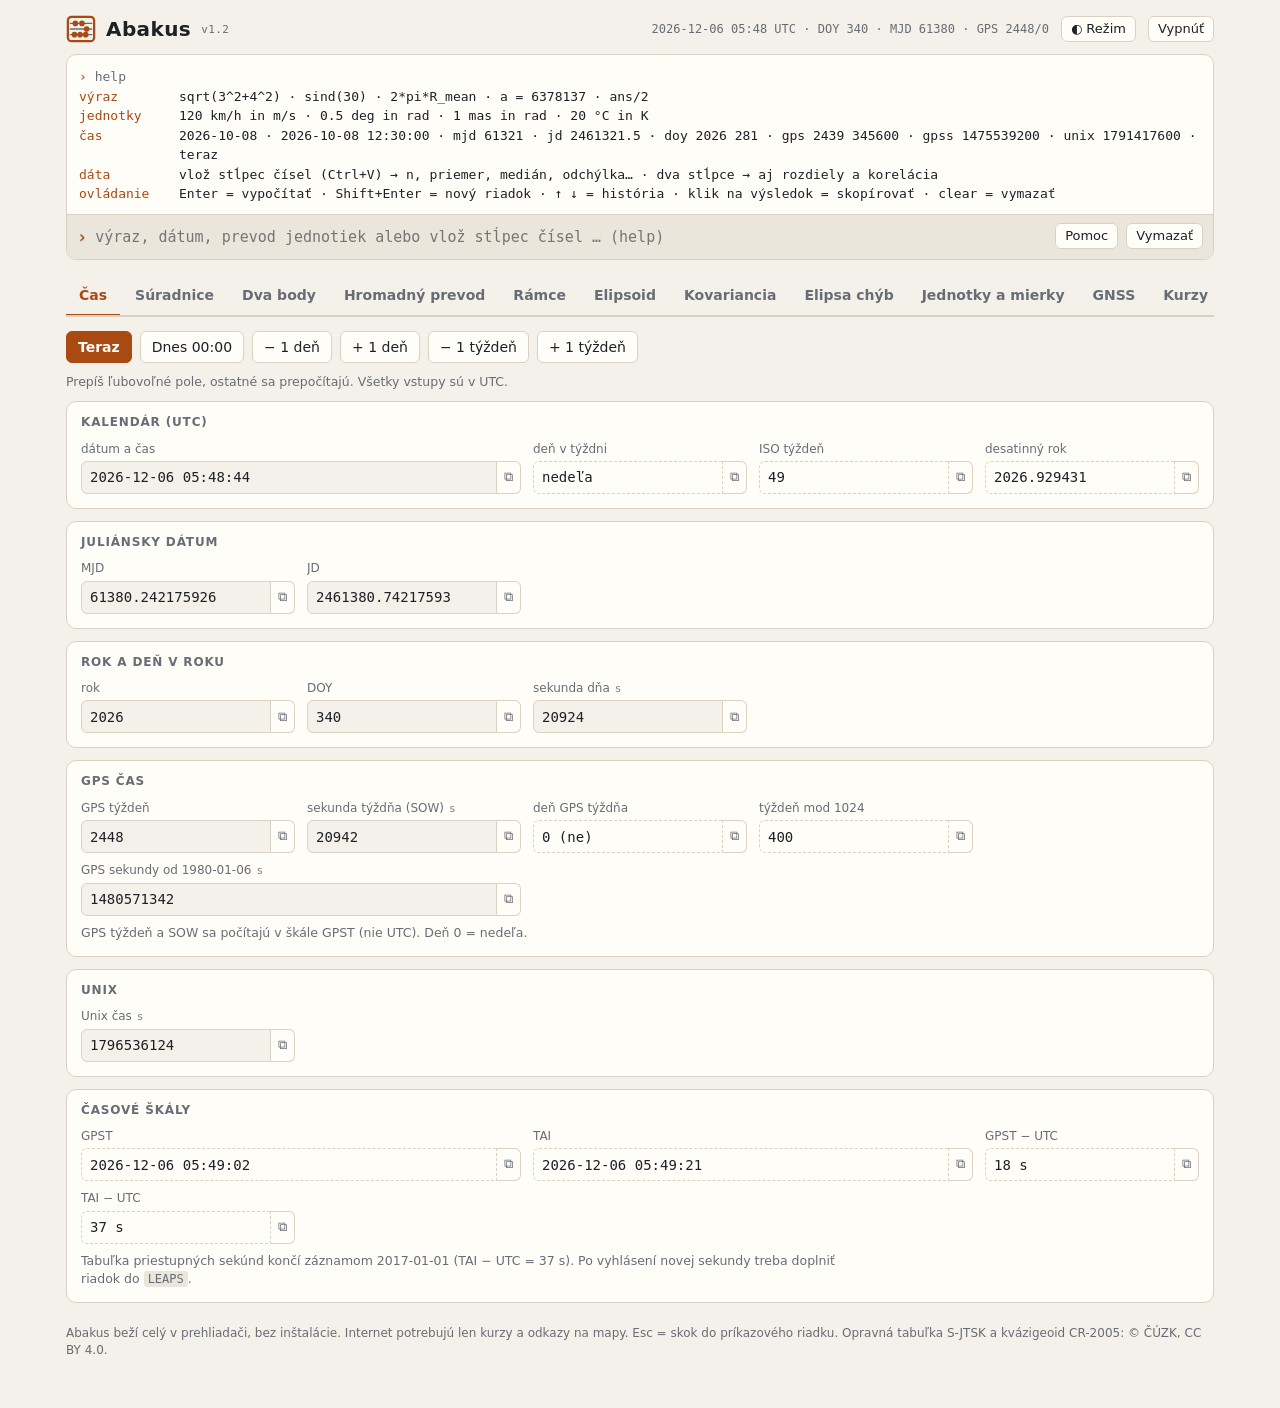
==== commit efa099c1: "new vrsion of Abakus" ====
--- a/abakus.html
+++ b/abakus.html
@@ -143,6 +143,27 @@
 #toast.on { opacity: 1; transform: translate(-50%, 0); }
 footer { margin-top: 22px; color: var(--muted); font-size: 12px; }
 .mats > div { min-width: 0; max-width: 100%; }
+details.help summary { cursor: pointer; font-weight: 600; color: var(--accent); }
+details.help[open] summary { margin-bottom: 10px; }
+details.help td { white-space: normal; vertical-align: top; }
+.hl { margin: 10px 0 0; padding-left: 18px; font-size: 13px; max-width: 110ch; }
+.hl li { margin: 4px 0; }
+.fi select:disabled { opacity: .45; }
+#log.tall { max-height: 460px; }
+.minis { display: grid; grid-template-columns: repeat(auto-fit, minmax(280px, 1fr)); gap: 8px; margin-top: 6px; max-width: 860px; }
+.minis > div { position: relative; min-width: 0; }
+.minis .png { position: absolute; right: 6px; top: 4px; padding: 1px 6px; font-size: 11px; opacity: .75; }
+.plot .fr { fill: none; stroke: var(--line); }
+.plot .tt { fill: var(--muted); font: 11px var(--sans); }
+.plot .ser { fill: none; stroke: var(--c-an); stroke-width: 1.4; }
+.plot .dot { fill: var(--c-an); stroke: none; }
+.plot .out { fill: none; stroke: var(--c-he); stroke-width: 2; }
+.plot .bar { fill: var(--c-an); opacity: .75; stroke: none; }
+.plot .fit { stroke: var(--c-he); stroke-width: 1.8; }
+.plot .med { stroke: var(--c-em); stroke-width: 1.2; stroke-dasharray: 5 4; }
+#b_in { width: 100%; min-height: 150px; resize: vertical; border: 1px solid var(--line); background: var(--bg); border-radius: 6px; padding: 8px; font: 13px/1.5 var(--mono); }
+.note.mono { font-family: var(--mono); font-size: 12px; }
+.fi input:disabled { opacity: .45; }
 
 </style>
 </head>
@@ -170,9 +191,17 @@
 
   <nav id="tabs" role="tablist" aria-label="Karty"></nav>
   <main id="cards"></main>
-  <footer>Abakus beží celý v prehliadači, bez inštalácie. Internet potrebujú len kurzy a odkazy na mapy. Esc = skok do príkazového riadku.</footer>
+  <footer>Abakus beží celý v prehliadači, bez inštalácie. Internet potrebujú len kurzy a odkazy na mapy. Esc = skok do príkazového riadku. Opravná tabuľka S-JTSK a kvázigeoid CR-2005: © ČÚZK, CC BY 4.0.</footer>
 </div>
 <div id="toast" role="status"></div>
+<script>
+'use strict';
+/* Mriežky ČÚZK (CC BY 4.0, (c) ČÚZK): table_-y-x_3_v1710 (S-JTSK <-> S-JTSK/05, krok 2 km, 0,1 mm) a kvázigeoid CR-2005 (1' x 1,5', mm).
+   Zdroj: PROJ-data cz_cuzk. */
+const GRIDS = {"yx": {"w": 241, "h": 152, "e0": -908000.0, "n0": -930000.0, "d": 2000.0, "q": 0.0001, "b64": "[base64]/KYOAIAAgACAAICS/8oNkv/KDZL/[base64]/oAMxP+oDMT/sgyS/8oNkv/[base64]/cYMZv6KDGD/6guw/7gLWgDqC3gAwguS/[base64]/LIMsv0SDPz+1guI/8wLxP/CC+L/fAt4AMILlgCQC5L/[base64]/DQN/vxODNr9rgvy/qQLnP9ODM7/[base64]/QQL8v76CsT/zAvY/[base64]/fAKlP3mCsD+oArY/[base64]/[base64]/Y4Itv6YCPb/[base64]/JQHJv3kB9D92gfi/4AHZABOB9YBrgbGAhIH2gJEB+4CVAY0A74FogOgBcoDeAUGBBYDAIAAgACAAIAAgACANvf+ATb3OgJy9xICcvf0ASz3kAFU954C6veeArz4WALu+E4CevkWA2b57ATy+cQE9vpQBbT7fAa++/QG5vtsB2j8DAhy/[base64]/GwHwvxiB5T9RAeE/v4Gpv+aBowALAZyAXgFdgKgBbICWgUqA5IEXAOIBJgDnAToA/YEdATGAgCAAIAAgACAAIAAgDb3/gG49wgCrvf+AeD39AG49+oB6vdEAp74RAJm+f4B2vjWARD65ALE+t4D4vqmBIL7BAbS++oG+vsSBw78qAdy/[base64]/AAyPZQAGT2PABQ9swB3PaAApD3XAPQ+GoEjvkyBQb6jAV0+kAGkvpABvb6VAaW+6QGNvyaBtb8QAaK/SwGov7wBdT+5gV4ACgFIgHiBOoBkgQqA8AD6AMqA4QDhAPAAxAEQgSeAnQExgIAgACAAIAAgACAAIDu+FoAqPgiAQj44AGA+MwBvPi4AQL5pAFI+QgCwPkSAiT6EgKm+uQCoPuYA5b74gTI+2gG5vsmBxj8lAdo/O4HhvwMCKT8NAjg/[base64]/veQASb4hgEI+EoBwvciAdz2yACg9gQBoPZAAcj2HAII+KwD2vhqBFz54gTA+QAFOPpuBXT6yAWw+r4FePu0BdL7oAVo/IIFmvxaBSD+PAVq/9gEWgAuBG4AygPCAUIEhAMMA1YEsgJwAwIDZgOyAkIElAJ+BLwCAIAAgPr77v3m+9D9dPpg/3r5RgCE+YwASPksAWb5cgF6+XIB1PnqAXT6bAJ++qgCRvusAyL8xAQY/LQFIvwiBjb8Jge++2YIzPwMCOD8FgjM/[base64]//D7Lv/I+/z+jPsQ/wCAAIBy/EL/cvxC/wCAAID29cT/GPegACL3yABy9wQBmvdUAcL3cgHq92gBEvhKAer3IgH69twAFPaqAOz1tABk9qQBEvhIA+T4pgT4+PYEmPniBCT6CgV0+mQFxPpkBTL7PAW0+xQFGPzsBED8KAXG/TgEdP/UAzIAogMEAT4D9AHuAgIDbAIgA2IC+AIcAgIDcgGUAtIA5gD2/0T9Uv7g/Cr+Svz4/aD7Pv6m+hr/Qvri/+j5eADo+Q4B6PlKAWr66gEK+4ACHvvaArT7ogNK/JIE6vweBcL8qgXM/MwGqP00CJT9NAgm/e4HHP0WCAj9cAgC/[base64]/nj7jv7I+/L+Ivwu/w78Gv8O/BD/GPwQ//D7/P6g+97+ePvo/m77/P68+Pb/4PdaADb3tAAO98gASvcOAYb3hgGQ9+AB/vdyAYD4LAFO+A4BGPfSAEz1PAAk9TIAlvZAAfT35ALQ+C4EFvmcBMD5kgQk+tgEdPrYBB77PAUo++wEUPt0BOz6OASQ/JgDbP1sAi7/NAMAAHAD8ACAAl4B6gGoAvQBlALCAagCSgFYArQAwgEUALD//P7a/Vz+1vwW/kD8Av7c+xb+Wvtw/gD7yv6w+sT/dPpuAHT6+gDi+swBtPuKAiz85AJU/FwD4PxCBGz9ugRO/RQFTv0EBoD9HAeK/U4HbP12B2L9IAgS/[base64]/hj8XP5o/Mr+Nvz8/iL8/P4i/Ab/DvwQ/+b7Bv/c+wb/tPv8/mT7Bv9W+nT/Avni/0T4HgB891oABPeCANL20gCa90oBHPjgATD4fAGE+dwA7vgEAXL3IgEo9rQA4vWWAPD2QAH+91gCsvgCA2b5cAPU+YQDJPpWBIj6fgQe++wEUPt+BB77EASS+hoEaPxcA5T9sgIk/9ACRgDQAowADAN8AeABTgIEAYoCtABsAngACAIUAGgBsP9+/8D+IP5m/vT8NP42/AL+qvvu/Yz7Av5Q+1z+Cvsu/+L67P/2+mQAbvs2AWj8lALM/CoDzPwgA1j9ygOU/d4Dsv2IBPj9ggU0/twFUv7wBdT+BAYG/[base64]/UQCgP1EAoD9RAKA/UQCePuO/rj8rP64/NT+cvzo/l786P5U/Pz+QPwQ/xj8Bv/w+wb/3Pv8/rT7Bv8y+0L/dPp0/yr54v9Y+CgAhvcyAMj22P9k9oIAaPfSAIr4IgES+F4BTvhUAVj4QAGk914BcveQATb3XgGa93IBOvgSAuT4YgJm+XYCcPnqARD6AgOw+qIDWvusAyz8IAME/DQD5vtcA5r8KgPk/bICOP9YAjIAEgIEAdYBwgEsAdoCKACoAgoAHAKS/64BYP+0AC7/YP/K/hb+ev5Y/Uj+kPwM/jz72v3S+6j9bvv4/QD7yv7i+i7/APs8AKD7eAB8/LgBwvwwAkT9sgK8/fgCKv4MA1L+ygNm/iwGhP7wBS7/pgTE/[base64]/UQCgP1EAoD9RAKA/UQCgP1EAgj9nP9E/Vz+Jv2O/rj8rP5o/Lb+aPze/l78JP8E/Br/0vvy/tz76P60+wb/ePsu/7r6YP+E+dj/ivhuAMz3ggC+9mr/vvZg/zb3KADW9wQB9PdUAer3fAHg95ABpPekAXL3kAGa93wB4PeaAYD49AH4+EQCcPlYAqz5OgI4+qgC4vrkAqD72gLM/IACmvyeAkD8sgLq/LwC+P3qARD/cgEAAA4BqgDSAF4BZADGAgAAsgKw/wgCGv8OAST/eAAG/0z/1P6E/qL+0P2O/v78DP4E/Pj9Wvva/bD6vP0K+4T+FPsG/4L7pv82/OL/uPxkADr9LAGe/fQBnv12Aqz+HALe/qgC6P6SBDj/kgTs/[base64]/UQCgP1EArz9LAG8/UoBvP1KASD+UACe/Zz/nv0a/1j9wP7W/Lb+3PuY/jb8wP7C/EL/IvxM/6D7rP7w+8r+Dvzy/tz7Bv8a+jj/hPkUAIr48ABy91QBfPeqAFT3KACQ94wACPhoAfT3fAHC97gBfPcwAnz3HAKa98wB6vdyAUT4SgGU+JABDPliAiD5YgLK+UQCnPowAij7JgJ4+04CBPxiAjb8WAJU/DAC9PxyAbz9GAHe/tIA4v94ABQAPACMAM7/NgGm/6QBav9yARr/vgAk/zIABv84/9T+Gv/U/qj9Zv5e/LL9LPza/VD7IP7Y+sD+MvuE/pb7Bv8s/H7/kPyc/8z82P/G/aAA5P0iAbL9OgJm/k4COP+UApL/AgNW/8ADlgA0A14BqAKuARICHAKaAbwCvgCEA2r/VgRi/[base64]/Fz+cvwW/mj8DP64/Dj/1vyw/2z9PAC8/UoB0P0sAdD9NgE0/jwAAv50/+79Gv+8/d7+Tv2s/ur8NP7C/MD+HP1C/yz8YP8O/PL++vve/tL7/P48+97+avpq/3D5UADa+L4A/vf6AML3MgDW9zIA9PfcABL4XgH+95oBcvdYAmT2mAPw9vgCuPcSAjr4NgGU+KAAnvheAfj46gEq+f4ByvngAc764AF4+xwCUPu4AYz7wgHc+8wBXvxUAcz8IgES/dIAsv2WAMT/WgCI/7r/Gv+i/pz//P5aACT/eAAa/zIAEP9+/wb/1P7y/mb+yv5Y/Xr+hvwM/jb8IP7I+3D+bvuY/qr7yv4s/Br/mvyI/+D84v9O/UYA5P2gAOT90gAC/oYB1P4IAuL/TgIKAFgCWgCoAvQBcAMSAooCCAKGAYACUAACA8T/ygO2/[base64]/Fz+GPyK/SL8lP1A/Gz9cvwW/sL8Zv4c/UL/gP08AJ79cgG8/YYBIP54ACD+kv8q/iT/NP7K/ir+EP+o/cr+Ov3A/hL91P6a/Pz+IvwQ/8j7EP+C+zj/APt+/2r67P/U+VoANPnSAND4BAGA+L4Aivi+AJT4LAFs+GgBivi4Aa73gAKg9o4DQPc+A8z3igJE+IYBgPj6AJT4aAHG+JoB+PiQAXD5cgF++mgBPPv6AFD70gBu+0ABePtoAQT8LAHM/NIA6vy+ACb9ggBc/pL/wP4u/7b+rP7e/hD/fv8Q/87/Bv/Y/wb/6P4a/xb+Lv/k/ST/Jv3e/pD8tv5K/Kz+NvzK/jb8Bv9e/Dj/wvx0/zr9iP9O/c7/nv1GAAL+vgCA/b4A0P3mABD/pAHE/9YBfv/6AIIAXgGuAZABMAKGAVgClgDkApz/egOi/rYDvP3eA5D8ogNK/[base64]/Fz+GPyA/Tb8bP1K/ID9VPyK/Yb82v2k/CD+/vyY/oD9uv+e/XwBqP2aATT+FABm/pz/SP6I/5j+jv4u/1j9XP6Y/p79tv4m/cr+uPze/g78Bv+0+/L+bvtC/9j69v90+h4AiPrY//z5DgEk+uABKPv4AnD5kAE0+YYBIPmaAVz5kAGA+FgC4PcqA/T3hAP+9/gCbPgwAp74pAHG+IYBxviQAbz4XgH4+DYB3vkiAez63AAo+9IAMvs2ATz7mgHI+ywBpPyWAFj9KAC8/bD/SP7K/kj+JP96/jj/mP44/7b+EP/8/hD/1P44/1L+TP/G/Vb/gP1M/8L8TP9e/C7/QPwk/0r8OP+u/HT/1vyI/xL9kv+K/XT/nv3E/wz+ZACi/r4ASP7cAEj+IgEu/zYBuv8sAQoABAHwANIArgGWAGIC7P+eApz/egPK/t4DDP7eA0T91AOG/[base64]/CP1g/wj9YP8I/WD/CP0AgACA8PtY/Sz8bP1A/Gz9SvyU/VT8qP1y/LL9pPy8/f78Av6K/az+DP4k/yr+OP9m/kL/ev5g/yr+lgAq/owAjv5w/j7+mP6o/cD+HP3e/pD8/P76+yT/lvvU/kb7fv+m+ngAYPqqAFb6oAAu+tYBVvowAtj6ngLe+dYBhPnCAY751gFc+eABDPl2Amz4DAMm+GYDYvgMA6j4dgLa+OoB5PiGAdD4SgFY+CwBivgYAWb5DgEQ+uYAYPrIALr68ABQ+yIBBPy+AK78ZABY/QAAiv3i/7z9Vv+e/Tj/qP0u/7L9JP+K/Qb/xv0Q/wL+OP/a/UL/Jv1C/678YP9U/M7/GPyS/+b7Vv82/Gr/mvyI/wj9pv8S/ab/Yv3O/5T9AAAM/m4A8v6qAHr+IgFS/oYB/P4OAc7/jABaADIALAHi//4B3v5sAtD90AKY/i4EZv6SBAL+BgT+/MADaPxmA/r7AgOW+9ACUPvGAjz7qALs+mwCkvrWAUj5aAFs+MT/FPaw/[base64]/UL/uPxg/zD9YP8w/UL/wvxC/8L8YP8I/Zr8Jv1A/GL9VPxs/VT8sv18/Bb+SvzG/ZD8iv3M/Mb9bP0g/jT+ev5S/o7+wP6O/sr+1P5m/uL/IP4KABb+Gv+y/bb+RP3K/hL96P6a/CT/3Pum/277AAAe+2QALvo2Aej5hgEk+nIBQvr+Aab6YgJM+hwCVvoIAkL66gEG+hIC6PlEAtT5ngKO+QIDcPkgA3D55AJm+XYCXPnqAQL5fAHQ+DYB2vgEARb5yAA++dwArPm+AGb5jADy+ZYAePuWAHL8oACk/IwAEv0KAGL9zv9Y/XT/Ev0Q/xz9EP/+/Br/fPwa/+r8Bv8m/Qb/uPwQ/0D81P4O/Fb/GPzi/777YP+g+y7/DvyI/5D8FADq/MT//vym//78nP9i/TIAsv2gACr+lgBm/voAmP6GAQb/cgGm/2D/CgCY/uYA8v64AVz+uAEm/Z4C+P3oA/j9zgS8/[base64]/GD/Ov1g/zD9YP8m/WD/Jv38/jr9Kv4w/Yr9CP2u/ET9SvxO/Ur8Tv0s/E790vvq/Er8HP24/K78aPwg/kT90P3u/QL+NP5m/qL+tv7A/kz/ev5W/wL+Qv+e/Qb/Ev2Y/pr8Zv7C/Mr+LPxq/7T7FACC+6AARvvIAEz6VAEG+pABBvpoAS76zAFg+iYCkvomAuL6HALi+hICzvo6AuL6bAJq+tACTPoMA1b6FgN++ioDavqoAlb6bAJc+aQBgPgOARb5+gA++YwAhPncAKL5tADk+G4AmPluAEb7WgBA/HgAmvxkAOD89v8w/Zz/Ov10//78OP/g/CT/pPw4/5D8Lv/0/Oj+Jv3A/mj8Bv8E/Jj+ePtq/+z6xP9Q+zj/ePsk/8j7YP98/DIAkPzO/7j8fv/q/H7/Yv1aALL9DgHk/XgAKv6gAMD+6gEG/3YCkv96/qb/6vyCABb+aAEM/uABxv2AAqj9NANs/awDHP22A6T88gM2/[base64]/RP1g/0T9av8c/WD/Ev0Q/xz9wP4c/TT+MP2U/TD9zPxE/Xz8Tv1U/E79VPwc/QT8uPxe/PT8wvwS/RL9Yv2o/U79IP5Y/Sr++P16/uj+rP4u/yD+EP+U/ST/bP1C//78rP6a/Hr+aPze/hj8kv+W+0YAUPu0ANj6DgFg+nIBJPqaAfz51gH8+RICfvpOAuL6TgJG+xIC2PoIAjL7HALI+3YCCvvGAmr6FgMo+yoDePsqA7T7UgME/GYDPPvQAqz5zAGE+XIBovk2Ad75LAH8+dwAEPqgAJL6UAAy+x4A3PsoAIb8FAD+/M7/Jv2c/xL9iP+4/Ij/fPxq/8j7dP+++2r/XvxC/4b8Qv8Y/JL/3Puc/0b7kv/i+pL/sPre/lD76P5u+/z+yPsQ/yL8Gv9y/Br/1vze/hL9xP/u/VoAlP0KAND9AACE/jwA/P7s/7r/XP5GAOT9ZADG/Q4Bsv2aAYr9OgJ2/bwCRP3kAvT8NAOk/GYDVPxIAxj80AJa+54CRvs6Arr6TgJg+kQC1PnqASr5IgEw+DIAGPfE/[base64]/RAIG/14BNP5GAID9xP9E/X7/HP04/xL9OP8I/Rr/Ev1I/ib9WP1O/bj8Tv1y/Fj9hvxs/a78WP24/Cb9wvw6/Qj9MP2y/cL8Kv4s/Az+Tv0C/uT9IP6s/iD+3v6e/d7+Ov3e/hz98v7C/I7+XvyE/g78Qv/w++z/yPseADz70gCm+koBYPqQATj6pAGi+RwCAvmUAt75gAJ++mICfvoSAgb6SgH2+swB6vyUAg78lAKq++QCGPwWAw78PgM2/HADrvzKA0r8hAPY+pQCTPocAjj61gEk+q4Bavo2AUb7tACM+0YAYPrE/5b7AADC/AAAdv2m/xL9xP+a/Lr/cvzE/0D8kv+++4j/tPuI//D7kv/w+7r/8Pv2//D7FAA8+5L/7PpW//b6JP8U++j+KPuY/lr72v2W+z7+5vve/l78/P5y/EL/aPxW/wT86P4m/UL/Zv4a/yT/tv66/yr+PADQ/VoAbP2gAET9GAE6/ZoBTv1OAjr9ngII/bwC1vzuAl785ALI+9ACePuoAjL7bAKm+mICGvqyAi76RAJm+VQBOvhaAOb2wP6I9cgATvigAHb4CgBO+Oj+CPju/[base64]/TgI4/zAC6P5yAUj+yACe/UYAYv3Y/0T9TP8S/S7/uPz8/hz9+P1E/f78WP1A/DD9NvxE/ZD8iv0m/dD9iv0M/gj9iv0m/Vj9dv0m/cb9CP28/Yr9iv0g/kT9cP46/Xr+6vyO/lT8cP76+z7+NvyU/Q78Kv76+zj/+vvY/9z7KAAe+/oApvpAAWr6rgHo+RICvPioApD3ZgOo+MYCTPrQAmD6OgIu+rgBuvrMAcj7dgLw+7wCaPz4Ajr9KgOk/DQDDvxmA/D7hAPS+0gDWvvuAuz6qAKI+iYCOPrWAQr7cgFA/NIAvP1kAHL8RgBA/DwA1vwoAET92P+u/OL/kPzi/3L87P8s/Nj/5vum/8j7pv/I+8T/tPvs/6r79v+W++z/Mvuw/+z6av/i+jj/nPqY/lb6Av4y+579WvsW/gr7Gv8K+0L/tPsG/4z78v7S++j+1vwG/8D+hP7Y/yr+dP/Q/ez/WP1QAOD8yAAS/cgAEv0EAVj9aAG8/aQBiv0wAv78gAKQ/J4C8Pu8AoL7gAIe+zoCfvocAuj5dgKs+f4BSPkOAWL4GAHq97QAMPhOAvL5jACy+JL/WPii/[base64]/sIB3v7CAQCAAIAAgACAAIAAgACAAID2/xICHgA6AigAMAIyADACUAAmAqAAEgL6APQBNgHqAXIB4AF8AeABuAHWAdYBwgH0AXIBOgIOAWICeABsAvb/bAKw/0QCOP8IArb+cgEW/twAnv1kAGL97P9i/ZL/xv10/9r9tv5E/Xb9WP2G/Ir95vsI/QT8MP1o/LL9zPzk/Sb95P3+/Kj9Jv2K/YD9vP2y/Qz+bP3a/Qj9NP58/Kz+kPxm/lT8Kv7I+yr+ePtI/kD8LPzc+7z95vv8/pD82P9e/BQAPPs2Aab6wgF0+pQCBvqKArz4ngI298YCgPjGAs76jgOm+qgCsPr0ATz7HALS+9AC3PsqA2j85AII/SADmvw0A6r7egNk+44DyPuEA4z7NANQ+wIDRvsCAyj7MAKM+5oBpPwYAYD9lgAc/ZYA/vzcABz98AD0/IIAfPwAAHz8HgBo/EYAIvwyAMj7HgCM+x4AoPsKAKr7FACg+x4AlvtGAIL7bgAy+/b/iPpq/5z61P5g+jT+9vpI/jL7Uv4o+8r+Mvv8/oL76P7Y+t7+tPvy/mj8Lv+y/Zj+3v4W/jj/gP1q/+r8KAD+/LQAEv2qAK78yABE/YIAZv60AEj+6gFO/TACHP06Al78WALI+zACFPsIAmr6pAHA+aQBjvm0ANr4dP9E+G4AivhuAJT4bgAm+OL/nvjU/[base64]/gHi/wgCzv8SAhD/HALe/swBAIAAgACAAIDY/0QCCgA6AhQAOgIeADACPAAwAmQAHAJ4ABwC5gD0ATYB1gFoAdYBQAH0Af4BzAH0AcwBEgJ8AUQC+gBiAmQARAIyAGwCzv9sAkz/HAKi/rgBFv5KAbz9tAB2/RQAWP2m/yb9Vv8S/Y7+RP06/Vj9uPxi/ZD8gP1o/JT9VPz4/UD8Fv7W/Mb9/vzG/Qj9nv1i/eT9sv00/hL90P2a/Pj9Xvw+/kD8DP7w++79oPv4/W77DP6q+6j9jPsq/oL7wP7c+5z/qvtQALr6MAKS+kQCfvruAi76xgJS+YAC0Ph2Anr5bAJW+k4CxPpyAfb6XgHI++oBQPxOAiz8sgJe/LICrvwCA678+AIs/EgDyPusAzb8LgQi/KIDyPsWA6r75AIY/JQChvwcAvT8zAEm/WgBHP0YATD9VAFi/XIBHP1KAbj8+gCQ/PoAXvwEASL8DgGq+6AARvtQAIz7ggDI+74A0vvIALT7vgC0+/AAePt4AOz6sP/s+kL/APvK/ij7jv5Q+579UPvk/Xj7tv6C+8r+oPvK/vr76P5A/Dj/MP1m/u79xv3e/mz9YP/0/OL/HP1QABL9lgD0/NIAMP2QAUT9aAFi/cIBOv3+ARz9zAGk/MwBNvzCAW77uAG6+q4B/PlyAcD58ABm+VoA7vg8AO74zv9S+cT/PvlM//j4Fv6U+OD8MPjw+8L3APvC92r61vdM+vT3DPl2+Or3svgY98D5VvWI+rLzPPu48sz80vGe/dzxvP368VL+BPJS/[base64]//QBpv8IApz/JgIQ/yYCGv8wAgCAAICc/7ICxP8mAtj/MALs/zACFABEAjIAMAJuABwCeAASAqoA9AEsAcIBkAGkAa4BpAHMAfQB1gHqARwChgFiAtwAdgJQAE4CMgCoArr/bAJC/zACyv70AQL+pAGy/dwAbP0oAHb9xP8c/Tj/9PyO/kT9iv2U/Qj9lP3q/Mb9uPzG/Xz80P2G/Nr9zPzQ/eD8vP3M/JT9pPyK/aT8dv18/Hb9QPye/Rj8vP0Y/Hb9vvuU/WT7sv1a+/j9RvvQ/Tz7XP5G+47+4vok/8T6FACm+swBiPr+AUz66gEa+tYByvnMAdT56gEG+tYBfvqkAeL6GAE8+ywBQPzCAaT86gHC/BwCCP1iAhL9vALW/NACwvz4AnL8wANe/JIEVPy2A0r80AJU/GICpPyKAjr9dgJO/U4COv0cAlj9zAEm/bgBCP0IAvT8CALM/P4BkPz+AXz8MAI2/AgCBPyQAcj7GAHc+0ABGPxeAVT8cgGq+7QAoPugAJb7qgBk+zwAZPvY/1D7EP88+6z+UPtI/lD7Zv5Q+/z+Wvsu/6r71P7m+/z+mvzA/k79IP6y/bL9tv5s/ZL/Tv32/1j9FAAw/VoAMP2MADD9uAES/XwBEv1eAfT8cgHM/FQBcvxoAWj8mgHm+4YBPPuGAbr6pAF0+joCpvo2Aej5ZABm+c7/PvmI/0j5Gv80+YD9Oviu/ML3yPv69hD68PYk+jD4rPkC+bz4Fvmu93D5CvaI+kL1xPoC9Mj7/vKQ/HLy9PwO8mz9+vHa/frx5P0O8ir+BPJS/[base64]/MAVb/EgJq/04CLv92Ahr/OgJC/0QCnP8cArr/6gHE/zACzv8wAuz/OgIoADACUAASAlAAHAKWAPQBGAG4AYYBhgG4AXwBzAHMAeoBwgE6AkoBngLcANoCbgCyAvb/lAKS/2wCGv8wAqz+EgIM/q4B0P0iAWL9ggCQ/Oz/9Pwu/zD9Kv6K/er8Kv4I/dr9zPzG/bj8vP2G/Kj9fPyo/XL8nv18/JT9GPww/cj76vy++8z8yPsS/dz7bP1K/Cr+0vuA/WT7MP32+v78zvoI/dj6WP3E+uT9nPpS/sr58v4Q+lb/YPoeAGr6bgBM+r4AQvrwACT6LAEk+jYBTPoOAbD68ABk+ywBNvxKAbj8fAEm/cIBsv3gAZT9EgJs/XYCOv3GAib97gL+/DQDwvyOA678UgOG/LICcvxOAvT8igKK/YoClP2KAqj9dgKA/VgCYv1YAgj9TgL0/FgCwvxiAqT8TgJe/BYDVPwqA178vAJK/HYCQPw6AkD89AE2/LgB+vtyAeb7LAH6+yIBWvtuAKD7ZACg++z/gvuI/2T7av9Q+3T/KPuS/+z69v9u+3T/8PtW/3L8OP9O/XD+Fv6A/Xr+HP04/1j9zv86/ez/Ov0UAET9MgBO/aoAOv0OAeD8QAFy/DYBrvxoAYb8kAF8/HIBLPwYAb77LAFG+0oB9vqaAZL6IgFM+loA/Pmw/8D5/P6O+QL+UvkS/Yr4SvxO+Ar7HPga+kT43vkg+Y75hPmA+MD5VPck+hT2kvou9RT7IPTS+xzzfPyk8ur8LPJ2/XLyqP2a8tr9MPM+/jrzSP5m9Fz+WvaY/[base64]/wgEa/2ICTP+AAhD/qAIk/3YCfv/qAbr/mgG6/9YBzv8IArD/HAJq/xwCWgBsApz/YgIUABwCggDWAfAAkAFAAV4BpAFoASYCXgFiAkoBgAIiAQwD3ACiA9IANANGALwCpv+KAi7/OgKY/hwCKv6GAQL+8ACe/QoAWP3E/1j9/P6A/dD9xv30/AL+uPzk/Zr8vP2a/ID9uPxO/Yb8WP1A/Hb9DvxY/ar7/vyC+6T8lvua/G77mvx4++D8oPtE/RT7wvzs+q78avpe/CT6QPxg+rj8LvoI/Qb6dv3e+Xr+8vne/hD6Gv8k+kz/TPoeAJL60gBq+qAAiPq0AHT6jABq+ngA8PvwADr9LAFY/TYBPv6kAaz+6gE0/swBsv1EAmL9xgJ2/dACxv3aApT9+AIw/QwDHP3uAib90AJ2/doCvP3kAtr9xgLa/Z4CvP2AAp79vAJE/cYC9Py8Arj8vAKQ/NACNvy2A1T8tgO4/JgD4PyYA7j8PgN8/NoCNvyoAjb8igJo/DACuPzgAeD84AEs/CIB0vtuAL77RgCC+woAWvvs/0b74v8y+9j/gvuw/wT8zv8i/AAACP3o/hb+vP1w/k798v5i/Uz/Tv2S/zr9nP9i/WD/dv0eAID9oAA6/Q4BpPz6AML8QAGa/IYBhvxKAUD8IgEO/JYA0vt4AKr7tAA8+24A4voyAKb6sP90+kj+EPom/fL5QPzK+TL78vmS+hD60PjE+rb5Bvo++d75gPjU+Wj3EPpG9nT6avUU+xb0yPv08kD8hvL0/GjyvP1e8uT9/vLa/ajzAv5m9Fz+EPVw/[base64]/vAJg/7wCdP/uAkL/0AIu/7ICQv9EArr/9AEAAIYBzv/CAc7/MALE/yYCuv8mAjIARAL2/yYCFAD+AVoAuAHSADYB+gDIAHIBIgEwAkABdgI2AYoCGAE0A+YA1APmACoDPACyAsT/qAJ+/4ACtv5SA9r9/gEM/rQA5P3O/579YP+y/cr+0P12/e79RvuE/kr8DP5A/Lz9fPxY/U79wvya/Cb9+vtE/aD7bP14+zD9KPtA/Ar75vsA+xj8xPos/Oz6QPzY+nz8xPo2/Fb6Nvwk+kD8Bvpe/Lb5fPyi+Yb83vmK/fL5Fv7U+Rb+wPkC/i76EP90+s7/kvrY/+L6AADs+ngAPPuqAAT8yAAI/QQBqP3wAJj+8ACY/mgBcP5yAVL+mgHa/TAC2v2AAo7+xgIg/tACnv3uAkT9DANi/RYD7v0WA2b+egNc/lIDDP7aAtD9sgKe/T4Ddv1mA079NAPg/DQDQPx6A178mAO4/LYDEv3oA2L9dAQm/dQDpPyEAyz8hAMs/IQD4PyyAjr9OgLW/AgCkPzWAVT8QAEE/PAAoPvIAGT7bgA8+0YAHvtaAIL7MgD6++z/cvym/wj9OP/a/Vz+cP68/Qb/Ov38/kT9EP9i/Uz/Yv2I/4D9zv8M/uz/XP5uAET9oADW/GQAfPy0AHz8aAFA/GgBLPw8AAT8AAD6+6oAoPtkAFD7ZADs+uz/4voM/sT6zPzY+iz8xPoe+7r6kvoo+0z6uvry+Wr6+Pgu+nb4Zvma9/z59vVC+pz17Poq9Kr70vE2/F7y4PwE8nD+NvIM/jrz2v009AL+/PQq/n71ev609o7+vvaO/[base64]/3gNq//gCYP8gA0L/SAMu/z4DTP/aAoj/OgLE/9YB7P+QAc7/hgHi/7wCzv9EAvb/9AEKAP4B9v/0AeL/6gEoAJoBoAAYAeYAvgAOAQ4BuAE2ATACNgGUAiIBFgPmAD4DlgDuAhQAqALE/54CsP92Ai7/RAKi/oYBjv54AHr+nP9S/hr/+P3A/uT9vP3k/UT97v1e/Pj9ePvG/Yz7qP18/DD9Svww/cj7WP1u+7z9ePs0/hT7XvzO+qD7sPqW+y768Puw+r772PqW+6b6jPtC+sj78vnw+/z5Dvzo+Sz8wPma/MD5Ev3K+bL9yvnG/cD5xv0k+mb+avqi/qb66P4K+87/7PpAAWT7oAC++7QALPzcANr9qgCS/zIAyv7SAMr+IgG2/kAB7v2aAdD99AEW/oACAv6yAsb9AgNi/SADiv0MAzT++AKi/pgDov5wA47+NANm/jQDsv2sA4r9wAOU/VIDMP1mA3L8hAOk/KIDMP3yA0T9/AOU/fwDnv22Awj9ygM2/GAENvw4BP787gJ2/WwCCP2AAv78gAJE/VgCaPzCAYz7aAE8+14BFPvcAM76GAEe+5YABPweAML8nP8S/WD/iv0k/0j+SP7e/nb9yv5Y/Uj+MP2Y/kT9Qv+A/Zz/2v3Y/9D9HgA6/VAA9Px4AKT8oACG/A4BVPwEATb8ggAY/G4A5vvIALT7RgCW+/b/Wvs4/yj7vP0o+8L8MvtK/B77UPtQ++z6ePse+8T6JPqS+uT4TPrW90L6tPZ++oL24vri9aD7tvSg+xLzFPv08q78VPLG/cLyvP3u89D9QvUW/sT1Kv4A9iD+3Pb4/[base64]//YEYP/UAzj/tgMG/94DBv/AAxr/IAOS/2ICHgC4ASgAQAHs//AABv+qAMT/fAE8ANYBPADqARQA4AHs/8IB9v98AVAAQAFGAFQBqgBAAaQBNgFiAkoBdgIiAeQC5gAWA7QAAgNuAOQCKACyAhQAlAIAAOABdP8sATj/KAAk/+j+av/y/oT+SP40/pT9Fv70/Pj9fPza/eb7vP3S+4r9QPwc/Sz8Ev2q+079Mvvu/Vr7dv0U+178avoA+2D64voU+277CvtQ+876uvrE+pL6TPpk+975yPv8+b77YPqW+9T5QPy2+eD8ovmU/cr5nv3U+Qz+EPo+/nT6hP7E+pj+RvsQ/2T7FADI+x4AyPuMAA78vgCe/XgAcP6CAI7+0gCO/g4Bev5AAZT9aAGU/ZABAv5iAgz+xgL4/QwD+P0WAyr+7gIg/p4C8v7GAuj+KgMQ/z4DLv9IA6z+XANI/j4DIP4qA2z9UgNY/WYDOv2sA0T9JARs/d4Dsv2iA7z9mANY/egD9PzUA7j8ZgMI/T4DMP3uAib90AIS/doCJv2UApr8WAK0+9YBUPuGATL7DgGS+mQAWvtaAFT8WgD+/MT/4PxW/9D9sP8M/i7/XP4+/lz+xv0C/ib9NP46/fL+gP1W/9r9fv/a/QoAMP0yAAj9bgDC/G4AhvxQAFT8eABK/G4AQPxGAA78CgDS+xQAgvvY/4L7rP6C+4D9ePsc/WT7VPw8+4L7Mvu++3j74vrs+jj6kvrk+Ez6WPgu+l73sPq+9oL7ZPb6+2r1vvvk86r7xvNo/Kjzcvzu8zr9/PS8/R72cP5Q9lz+0vYq/gT35P3w9sb9Xve8/[base64]/YBPz+ugTy/lYE1P7eA1L+rAPe/ioDxP9iAlAAuAF4APoA4v/Y/ygABAFaAJAB0gAIAngA6gEUAKQB9v9KAez/QAHs/0ABFAB8AVoASgGuATYBXAN8AbICNgGyAvoA5ALcACAD8AAMA7QA5AKMAD4D8AASAgoAGAFq/zwATP8u/yT/mP7e/u79mP5s/XD+zPwC/pr82v1e/Kj9Nvxi/Ur8Ev1U/Or8GPzM/KD7HP14+8z8KPsY/OL6bvse+zz7Xvwy+277APvs+rr6uvqw+n769vro+Vr7XPmW+7b5tPvK+SL8wPma/N75/vwk+ib98vn4/ST6IP4U++79bvsW/r77hP7m++j+LPyw/zb8KADg/DIAKv4oAGb+KABm/r4Aev76AHD+QAE0/oYBIP7+ASD+igL4/QwDFv4gA1z+NAOY/iAD6P7kAjj/vAJW/yoDuv9IAzwAZgMUAGYD3v4gA4T+FgMM/iADxv0qA579XAOK/awDsv2iA+79jgPa/awDlP1qBID9VgRi/aIDbP16A2L9SAMw/dACMP3aAgj9DAN8/O4CDvxsAqr71gGW+3IBvvuqAKT8xP/C/FAARP1uALL9AAA0/hQAFv50/wL+1P4M/ir+Av52/SD+WP2s/oD9Qv+e/X7/iv3Y/xL9MgDM/G4AwvxkAJr8MgBU/FAASvxuAFT8FAAs/Ez/LPxC/w78JP+q+2b+jPuK/Xj7RP1u+5D8UPu++1D7ePtG+9j67PrO+jj6evns+qj4xPoc+Pb6cvda+yL3jPse9sj7OPUY/KL0cvw+9Gj86PQm/Yj1xv0G9Qz+/ve2/l73Kv4i97z9Dvee/[base64]/LAa6/6AFfv/sBCT/xAQQ/zwF6P5+BMr+ygPQ/awD1P7uAvb/TgKgAMIByABUAaAALAHSAHIB0gCaAaoA9AF4AAgCHgC4Afb/0gDY/wQBsP8sAWr/+gDY//oADgEOATACNgEwAhgBOgL6AMYC+gBcA1QBcANUAdoCoABsAm4AwgEeAMgAsP8KAGr/Kv7e/gL+1P7G/cD+Tv2s/gj9Uv64/O79kPy8/XL8Yv1e/Or8mvxy/K78SvwE/Hz8lvtA/Dz73PsU+4L7MvtQ+3j7CvtQ+7r6UPtg+s76xPqm+s76evlG+zb3+vsM+ar7rPkO/KL5rvwQ+ob8sPpy/Cj7XvwU+xz9oPtO/dz7Jv3m+wz+LPyO/nz8Lv+k/MT/RP3s/wL+HgBS/kYAcP6+AI7+GAGO/rgBev7gAXD+MAJm/ooCNP4MA0j+UgN6/nADov5SAy7/rAN0/9QDsP96AygAXAOWAHADoABwA4j/AgP8/uQC1P7aArz92gK8/RYDiv2sA8b9jgMg/nADFv6EA9r9/APk/dQDFv5cA1j9wAOK/ZgDiv00A4D9SAPW/NQDBPx+BCz8ZgPm+4oCoPsSAiz8VAHM/KoAnv02Afj9SgEg/ngAPv4UABb+kv/a/ej+Av6s/gL+lP0W/mL9cP6A/d7+RP10/wj9AACu/DwAcvxuANb8yAA6/WQApPweAEr87P8s/JL/GPwa/xj88v4E/I7+tPv4/Yz7sv14+2z9bvu4/GT7fPxu++b7UPsU+zz7dPq0+1b6/vxS+W77dvg8+0T4Wvsc+G77GPfI+3j2QPz29a784vX+/Pb1WP0e9rz9ePa8/UD3+P0296j9LPeK/Q73gP1o9zr9kPdE/[base64]/wQGdP+IBEz/agQa/2oEBv+mBPz+JATo/vID8v4+Awb/vAIeAFgC3ABEAswBhgEsAeoBGAG4AQQBuAHIADACjAB2AjIAOgL2/7gBsP+GAWD/IgGE/qoALv/IAKoA3AB8AfAAmgH6AOoB+gBsAgQB5AIEASADjADGAm4ARAKMAMIBRgC+AM7/CgCc/5j+Lv9c/hr/0P3o/mL9tv4I/Wb+mvz4/aT80P2Q/Fj9fPzM/F78aPxe/ED8GPxK/LT7GPxa+8j7FPuM+xT7ZPvO+hT7KPuS+sj7wPkA+1D74vqw+i764vpI+Sj7rPko+9T5ePv8+SL8avoE/AD7GPxk+/r7Wvvg/KD7RP36+5T9hvz4/Zr8XP4m/fz+Tv1W/7z9sP8M/gAAZv5QAHD+jACi/g4BmP6kAY7+6gGY/joCmP5YAqz+UgPA/kwEev6YAyr+AgM4/9QDfv8QBOL/tgOWAGYDggA+A0YA0AIoAGwCVv/GAhD/vAKy/SoD5P0qA9r9NAMg/kgDSP5IA3r+PgOE/kgDmP4qA1b/TgIM/nAD+P3AAwb/TARW/5IERP1MBBj8pgRo/HADvvu8Avb6qAI2/DACOv2uAQz+zAE0/poBZv5QAGb+WgBc/jwAPv7E/0j+YP9I/oT+Pv7G/dr9lP0W/mz9kv+k/AAAcvwoAHz8UACk/IwAzPw8AHL8xP82/HT/BPxM//r78v7c+47+vvs+/qr70P2C+579Wvt2/VD7HP1u+zD9lvuk/Hj7tPtk++L6vvtg+jb8rPmg+xb5ePuy+G77Oviq+7j38PtU90D8IvfW/IL2Ov2W9or9yPbu/ar2WP3m9jD9NvfW/Db3Jv0i93b9Xvcm/[base64]/mBUz//AM4/8oDGv+YAyT/cAMQ/2YDyv6iA0z/DAPE/6gCWgBYAtwAMAJUAUQCEgI0A3wBlAIYAWIC3ACyAsgAcAOCAD4D7P+UArr/HAKI/3IBOP8EAZz/5gAEAb4A4AFuAJAB8ACuAeYAHAI2AU4CLAE+A7r/vAI8ADACggDCAWQA+gAeAAAA2P9g/87/8v6c/8b9OP9Y/Qb/MP16/tb8+P3M/Mb9wvxs/Yb84PxK/Cz8NvwO/ED8LPz6+w78qvsE/Jb75vse+3j7/PlQ+7r62PoA+2D6gvsu+lD7TPr2+nT6pvqS+vL5fvoG+pz6avo8+9j6ZPtG+6D7UPtA/DL74Pxa+xL9QPyy/ZD8DP7W/FL+bP0G/7z9TP8W/sT/Kv4KAHr+PACO/ngAwP7cAMD+DgG2/vQBwP5YAsr+vALo/qIDGv/SBRD/2AQa/1IDTP9SA47+qAKw/1IDbgA+A9wA2gK0AJQCUABOAkL/7gJS/hYDPv5cA1L+UgM0/iADev4MA6z+5ALe/uQC8v4CA6z+NAOi/ioDcP6OA3r+GgRq/7oEnP/YBAL+OAQw/VIDEv2yAmj8+ALm+8YCzPyoArz9gAJS/nYCrP4SAsD+rgGY/mgBhP4iAYT+KACE/hQAev5+/1z+Uv7Q/aj9Av5s/ab/pPwKAFT8FABU/GQAXvx4AEr8HgA2/JL/DvxM//r7JP/m+xr/yPtS/rT7Av6q++79gvuK/Tz7dv08+1j9UPsm/W776vxu+yL8UPsO/FD7HvuC+xD6gvt6+Xj7Pvl4+wL5vvue+LT7Ovhy/DD4WP3+9+79hvc+/hj3ev4Y9zT+aPeA/UD3RP0292z9QPd2/Tb3WP1A99b8hvek/[base64]/0AIk/9ACGv/GAjj/igJM/2ICdP8cAnT/bAK6/4oCPABiAngAJgLcAFgCXgGKAtYBDAOuAQIDQAHuAuYASAPIAKIDjABmA6b/NAOc/+QC2P+4Adj/kAEUABgBBAHIAK4BggCGAcgAVAG0ALgB3AAmAtwAdgJ4AFgCbgAIAowA6gGgAEoBbgAUAAoAYP/Y/7b+kv9s/X7/4Pyw/2z9mP6e/QL+Jv28/Zr8vP24/BL9cvyG/FT8Nvxy/A78LPz6+9z7+vvS+0D8gvug+x77MvsK+9j68vku+vD7wPm++/L5gvsu+mT7Qvp0+oj6YPqS+s76iPoA+3T6UPuC+3j7Ivyq+7j8GPwm/cz8vP3+/Pj9MP0q/rz9tv5I/hr/Pv6I/3D+CgCs/oIArP7IAKz+IgHA/nwB3v5EAuj+bALo/u4C1P5cA0z/8gPO/1wDMgCeAuL/NAPE/zQDMgBIA74AFgOQAYACXgGAAuz/0AI4/3oDmP7uAo7+KgOY/j4D1P4MA97++AIa/0QCJP9EAsD++AKE/nADZv7AA2b+6AN6/nQEov5uBaz+PAU0/moElP16A1j9DANO/XoDHP0+A3b9NAM0/iADmP4MAwb/YgIk/1gC8v6yArb+RAKi/jYBtv6qAN7+MgDU/gb//P6y/Wr/HP2I/8L8pv/c++z/DvyqADb8yABA/B4AGPxq//r7Bv/c+7b+vvvK/r77SP60+xb+oPv4/YL7+P1a+6j9UPtE/Sj7Ev0A++r8PPt8/FD7GPxQ+4z7Wvu6+m77BvqW+9T5tPus+fr7NPkO/DT51vzu+ND9xvgg/ur36P5A9/L+8Pb8/hj3cP5A9wz+QPfk/UD3qP0O90T9LPek/[base64]/4YBLv/0ATj/EgIu//4BOP+4Adj/4AFq/zACzv86AtIAsgJQANYBBAGyAkoBlALCASoD4AGiA14BPgO0AMADqgCYA3gA2gLi/8YCuv+KAs7/1gHO/4YBFAAsAZYA8AAYAdIAQAHSAGgBIgGGAdwAuAGqAMwBggDCAXgAuAGgAOoBtABKAbQAWgCCAH7/9v/A/pz/2v1g/4D9Gv/a/Wb+NP7u/Z79sv30/Fj96vzg/Gj8hvwY/FT8QPwi/Cz85vvI+7773Pu0+9z7ZPuM+277ePso+1r7avqW+xD6oPvK+Zb7/Plk+0z6Hvt++gr7kvoA+5z6FPum+nj7yPu++1T8Dvxy/Hz8zPzC/Cb9MP2y/dD9IP4q/pj+ev4Q/3r+dP+s/goAwP6WAKz++gCO/pABov7WAej+TgIG/4oCEP/kAvL+PgPE/zQDCgAqAzIAFgOCAFwDVAHKA3IBtgMOATQDLAEMAw4BFgMKANoC8v68Ajr99AEq/nYCjv6yAsD+xgLU/rwC8v6UAvL+ngKi/hYDSP6sAzT+1AMq/gYEcP6IBKL+MgW2/igFmP6wBHr+dAQ+/kIEqP3UA/78KgOo/ZgDKv6YA47+ogPK/mYDGv96A5z//ANm/iADtv6eAuj+LAEQ/74AGv/O/1b/XP6I/0T9sP/q/MT/IvwAACL8ZAAs/FAAIvzY/xj8YP/6+97+oPs0/oL7Fv6g+8b9oPsC/qr7DP6M+wz+ZPva/W77gP1G+zr9Hvsw/Tz7zPxQ+yz8PPu0+wr7UPs8+876oPu6+qr7kvrw+0z6XvwQ+hz9yvkg/mb5yv6e+Jz/zPfi/yb4kv9o9xD/aPei/l73XP5A9/j9BPdi/[base64]/SgFM/0oBTP+aAfz+XgFq/4YB2P/WAVAA9AHwABwCNgESArgBWAKkAVgCwgGyAsIB2gKQAeQCDgECA74AlAKMAMwBUAASAvb//gG6/64BnP9oAez/SgFQAAQBtADIAA4ByABUAeYAVAG0AEoBbgDcAAoA3AAoAA4BqgAOATYB5gCQAXgA0gDY/zwAGv/E/0j+Lv/u/ej+ev4g/mb+xv3a/Xb9RP2Q/Cb9fPya/Ib8GPxe/FT8LPxU/Mj78Pug+yL8gvt8/G77Ivwe+wT8xPpy/Dj6fPz8+ar7AvnI+6L5tPtg+qr7iPpQ+zj6PPvO+h77Wvt4+9z70vtK/Db8GPyk/HL81vyu/Gz9RP1S/iD+ev5c/nr+tv6Y/kz/ov6m/7b+jACO/l4B5P06Amb+CAIG/4oCQv/GAlb/qAL2/8YCaAGUAqAA5AKMAD4D+gBmA4YBwAOaAbYD+gAWAyIBIANAAUgD9v+yArb+RAJ6/k4CmP5YAt7+WAIa/04CBv92AtT+vAK2/uQCev5mAxb+1ANY/d4DOv3oA1L+pgTo/vYEQv8UBUL/AAUQ/+wEJP8ABVL+agT4/QYExv38A/j9EATK/lYErP78A9T+6AP8/kIE1P4uBN7+AgMa/5ABLv+0AGr/uv+I/zj/xP8+/uz/bP0oAGj8ZADm+1oAGPxGABj8sP82/HT/GPzo/r77jv6g+yr+yPsM/sj7Pv7w+z7+yPsM/qD77v2C+9D9ePvG/VD75P1Q+079UPtK/Cj7lvuc+oL7APsy+6D77PrS+9j6GPym+nz82PpY/cT6ev7i+pz/APuMAIr4MgAm+M7/1vdC/4b36P6Q98D+VPdI/[base64]//oApv8sAYj/DgF+/9wAkv+0ALQAQAEOAXwBGAFeAYYBmgEIAsIBMAISAv4BOgLqAWwC9AFiAnwBdgLSAOABjABUAYIApAFGAKQBuv+QAX7/cgHi/2gBRgAEAVoAggCMAG4A5gCWAA4BggCWAAoACgAk/zwAiP+WAHgAyABoAdwAzAFaANwAHgBkAJz/2P+Y/kL/5P3y/mD/Yv0u/2z9Uv6A/cb9HP2o/TD9Ev3W/CL8mvyG/ED8uPxu+8z8PPvW/Eb7Ev2++8L8APuG/GD6zPwG+uD8/Pk2/PL5Nvxq+jb89vpe/B770vvi+kb7Wvtg+sj7Cvvm++b7tPuG/Oz6pPxk+wj9aPyy/Wj8+P2Q/Ej+sv3y/lz+6P4Q/7b+nP/o/oIAwP42AT7+1gF6/v4B3v5EAlb/YgKw/1gC7P+eAqoAsgJ4AOQCvgAgA64BXAPqAVwDQAEWA5YAdgK+AJ4C+gC8AhQAlALU/joC6P5OAvL+OgIa/xwCVv8cAvL+dgLU/tACyv7uAlz+tgPu/SQElP1WBMb9fgSi/jwFJP9GBcT/HgWm/xQFLv/iBAb/zgS2/tgEov7iBAL+TAQW/kIEjv5CBHr+LgTu/X4Etv5qBPL+QgQk/9ACav+aAXT/3ACI/7r/sP9M/ygAEP8eACr+RgCa/G4A3PtQAED8UAAs/MT/QPxq/0D8/P4s/Gb+BPxY/cj7NP4s/N7+pPyY/jb8SP7c+/j9bvvu/W77+P1k+z7+WvtY/WT7wvxG+/D7FPt4+277Mvu++x77DvzO+kD8tPu4/IL7sv2g+4T+Rvuc/1b6xP9S+eL/nvjY/xz4dP+49yT/1vcu/[base64]/r4AiP/mAPb/3AD2//AA7P++AFoAtABeAYwAwgE2AYYBaAHgAXwBTgKQAcYCHAJEAggCHAIwAvQBRAKuARwCDgHqAb4ApAG0AEoBqgA2AR4AkAHY/64B7P+aASgAGAEUABQAFADs/6oAqgC0AKAAZAAyABQAnP8AAM7/PABQAIIAjAB4ANIAWgCMAEYAZAAKAAoApv+I/2D/6P5g/xb+TP/Q/d7+iv1m/nb9+P28/aj9Ev3q/Gj8CP2+++r87Pr0/MT6gP3i+lj92PoS/X76wvwG+lT8hPmQ/PL5hvyI+pr85vua/Mj76vxk+3L8jPtu+/D7OPrm+wD7BPwE/L77mvwK+7j8PPsc/SL8Yv1A/ID9aPwg/k79pv9I/kL/jv7U/nT/fv++ADj/5gBw/mgBhP7gAZj+EgIk/zACYP86Akz/YgLO/5QCMgC8AqAA5AKGASoDrgE0AxgB2gLSAIoC3ACUAsgAqALs/4ACOP9iAhr/WAIG/zAC8v4IAtT+HALo/mwC6P68Aqz+NAMW/kIE+P1WBDr94gRm/roEBv+GBkL/oAWm/xQFsP/iBHT/ugQk/3QE/P5+BN7+ugTo/gAFJP+CBbb+YAR6/gYENP4kBNT+egN0/7ICav86Avb/NgG6/wQBuv8oAAAAQv9GADj/MgCY/jIAYv0AAPT8zv/0/Oz/uPym/4b8av+Q/Dj/zPze/pr85P0O/Jj+fPxC/wj98v6k/Lb+NvxI/sj7NP6q+xb+jPuy/W77Jv2g+/78Wvte/Cj7gvuM+0b7vvuC+9z73PtU/OD8uPxk+zD9qvuo/TL7Uv5++hr/ovmc/+T4zv9i+Lr/CPiw/[base64]/oAA8ALQAggDIAMgA5gBUAfoAlAIYAbICGAGUAiIBMAJ8AUQCpAFiAsIBdgLMAWwC1gEmAtYB4AHMAWgBuAHcAJABlgBoAYIAcgE8AMwBzv/gAc7/4AEeAHIBMgC+AFoAjAAEAQ4B8AAOAVAAeADY/0YAiP88AOz/RgC0ADwARgDSAEYAqgBkAFAAjAAKAGQA7P9aAMT/HgB6/uL/Av6I/4r9fv9O/aL+Ov0g/sz8nv0i/E79WvtE/fb6ov6w+gb/iPqy/RD6bP3y+Rz9/PnC/NT5uPwk+rj8uvrC/Kr71vzc+8z88Pua/HL8Svz0/Ob7zPzm+6T8VPxU/Jr8+vvW/PD7Ev02/KT8aPxy/Ib8sv0c/Uj+sv2E/kj+hP4G/6z+4v8+/qoA5P0iAQz+kAE+/uoBUv4mAlL+HAKs/mwCQv+KAgAAsgJaALwCbgD4AowAAgO+AMYCNgGUAiwBlAKMAIoCxP9iAjj/YgIu/4AC3v5YAgz+NgFI/q4BGv9YApz/dgLy/gIDSP7UA0j+JASO/jgE3v6sAyT/7ASm/woF7P/iBAoA2ATi/5wETP9CBEL/OAQk/1YEJP+mBCT/zgTe/gYErP6YA6L+KgPy/tACTP92Amr/4AHE/0ABzv/SAPb/9v8KAEL/PAAa/1AAov5GALz97P86/Zz/Jv2I/xz9kv/g/H7/1vx0/xz9av8I/Rr/mvwa/5r8TP+k/GD/pPxq/9b8Vv/C/Mr+IvxI/ub70P2M+3b9Mvsm/cT6wvzY+iz89vrI+1D7ePuq+5b7qvtA/ED8Dvxy/AT8zPzc+zr9tPvG/bD6tv7e+Uz/[base64]/1AAbgC+APoAtABoAeYAwgEEAU4CIgGeAiIBngIOAWwCaAFsAoYBigJ8AZQCmgECA4YBYgKkAQgCmgGkAa4B8ACQAZYAfAFuALgBMgCKAhQAEgIeAOoBUADqAVoAhgGWACIByAAOAaoA8AAeAJYAfv9aAHr+UAAI/TIATP9kACgAIgFGAL4AtAAyAAQBFACWAMT/ggCc/6AAFv48AAz+9v+A/TwAMP1g/0T9yv70/Nr9GPxs/Vr7RP32+pj+uvq2/nT6xv3y+Yr93vlY/fz5HP3U+er83vmk/Jz6Ev1k+5T9vvsS/Wj89PzQ/eD8wP7W/DT+1vyo/eD8HP3g/Jr8/vxK/Bz9QPz+/Er8HP1y/J796vy8/Sb9DP4C/o7+ev5w/hr/sv2CAGL9BAGA/ZABsv3CAdD99AEC/gwDev6KAkL/ngIoAJ4CtACeAn7/KgMu/0gDMgCyArQAigKqAHYCqgA6Am4AOgKc/4oCJP/aAvz+5AJS/swBSP70AcD+WAKI/5QC6P4CA+79tgN6/soDOP8uBM7/iASw/34EHgCmBFAAsASCAJIEZAB0BAAAQgTO/yQEpv8QBEz/ygNW/z4D8v5mA6z+DANm/lgCrP4SAgb/QAE4/yIBkv/cALD/lgDs/woA2P9M/ygAOP+CAKz+tABO/TwAYv1g/1j9Bv9i/X7/Ev2m//T8CgD0/AAA6vy6/6787P/C/AAAuPzY/678sP8c/bD/Ev04/0r8Uv5e/FL+8Pva/RT7Tv2m+v78kvpe/BD6NvzE+r77KPtG+9j63PuC+0D8qvt8/L77mvzm+8L8Ivyk/ED8fPyQ/[base64]/ZACi/jIAiv0oABr/KAAKAEYAWgA8ALQAAADSAOL/oABW/4IAyv5uADT+MgDu/cT/lP2w/4D9AADG/bD/iv1Y/fD7bP3I++T9UPtw/s768v5C+hb+kvpY/fz5Ov3o+UT9yvkS/fj4vvtq+nL8Cvs6/fr7MP3M/Bz9SP7+/Jz/dv1+/2L9ev5Y/U79RP3W/ET9aPwc/Sz8/vwY/Nb88PuA/er8xv1O/bz95P0C/sr+6P4KAO79CgCe/fAAYv2QAYr9wgHu/RwCIP5sAtT+qAKI/9oCxP+eAgoAlAKS/9ACav/kAgAAWAJGACYCKABYAr4AEgKMAEQCiP/QAi7/+AIG/+QCov5sAvj9MAK8/RwCov68Au79egNY/d4Djv6EA0z/6APO/zgEeACSBNIAnAR8AWAEmgFCBBgBGgS+APwDRgDoAwoA8gN+/6IDGv9SA8r+FgPK/jQDXP46Aqz+rgH8/m4AQv+qALD/lgCm/5YACgAKADIAQv9GAPL+tAAW/twACP1uAHb92P9i/ZL/RP2m/wj9sP/q/Nj/4Pz2/8L8FACQ/DIArvw8AK78UABU/IwAaPyMAF78AAAE/Oj+LPzU/sj7jv4A+0j+OPr4/Rr69Px++nz8uvrw+7D60vv2+qD7lvuk/AD7Ov26+or9dPq8/ST6qP1w+Zj+nvju/UT4AIAAgACAAIAAgACAAIAAgACAAIAAgACAAIAAgACAAIAAgACAAIAAgAz0SvcM9Er32vMS+Nrz/vfa8/[base64]/gEYAcIB+gCuAdIA1gGMAOoBZADqAW4A6gFuAP4BbgCaAYwANgHcAA4BeADmAAoAqgDE/3gAnP88AOz/9v8KAMT/eABq/24Apv/IANj/GAEUALQABv+gACD+jADk/SgAvP2I/5T9kv+K/Zz/gP0u/zD97v1A/Nr95vvu/Zb7Uv5Q+47+xPru/TL7xv3E+pT9TPqK/ej5Ov04+sz84vrg/Iz7Jv1e/E79HP12/aj9nv3A/sb9ggCU/az+gP3M/ID9rvxY/Wj8RP0s/Bz9Nvwc/Wj8Tv3W/GL9RP1i/cb9MP2O/nL8XP6K/dj/lP2gAJT9fAGU/dYBxv1EAhb+dgKs/rICQv/GAjj/dgKS/zoC9v/gAbr/RAL2/wgCggCGAYj/YgKI/6gCYP8+A0z/PgMk/yoDGv8gA8D+vAJc/oACXP6KAqL+0AKY/iADrP4qA/L+7gJg/1IDAACEA6AA3gM2AS4ESANWBAwDTASuAegDQAFwA9IArAMUAMADiP9wA8D+7gL4/YACtv7QArb+MALe/lQBGv++ALD/lgD2/5YAHgA8AHgApv/cAC7/BAHU/iwBIP7mAND9UACo/R4AlP3s/zD92P8I/bD/Ev3s/8L8KABK/FAAGPxuACL80gAY/GgByPuGAbT7kAHI+5ABtPuqAMj7zv94+0L/4vqs/kL6Kv5M+pT9sPrg/M76Nvzs+tz7APuu/Nj6Yv1C+lz+3vmE/j75NP7k+Ir9vPj0/[base64]/SAM7/ZABGANj/PACc/2QATP9aAEL/oAB0/9wAfv+qAIT+oADa/YwAvP26/3b9zv9s/br/Yv2I/079/P4m/Zj+uPxI/kD8Fv7S+1z+5vtw/sj7Pv6M+wz+KPva/bD6sv0Q+pT9zvqK/Yz7MP3I+zr9GPyA/eD8+P1i/VL+iv3a/VL+sv0M/p79Ov2K/eD8bP0s/GL9Dvww/VT8Ev18/Bz9uPwS/Vj9HP2o/Qj9Uv7q/Mr+Yv0KAID9eACe/VQBlP3MAbz9RAIW/sYCUv4CA6L+lALe/hwCJP8mAs7/4AGS/0QCiP9OAjj/bAK2/p4C1P68AiT/IAMk/zQDBv8qA/z+DAPo/toCwP7QAnD+5ALe/toC3v4MAxr/7gIQ/2ICsP/GAloAgAKMADYBQAEWA6gC/ANiAhoEuAHoAyIBtgPIALYDKADUA87/tgPy/toCSP5OAuj+pAHy/lQBwP7SANT+ggBq/24AHgA8ANwA9v/wAJL/NgEk/yIB/P5eARb+LAHG/YIAnv1GAID9FADq/Nj/4Pyw/yb99v+k/GQA5vt4AKD7qgCq+3wBlvtsAgr7igL2+ggCqvsIAsj7HAL6+zYBqvsyACj7pv/s+rb+uvqy/bD6Jv3s+nz8tPua/OL6Jv04+vj9PvkKAJj5Gv/G+Az+qPj0/[base64]/4v8AAJz/FABg/xQAEP8UAHr+HgCi/loAhP6CACr+tACe/aAAbP1aAET9nP9O/QoAOv3s/0T9av9i/cr+lP2s/lj9jv4c/bb+/vzU/v78yv7M/N7+uPw+/tL7+P2I+uT9KPvQ/ar7Av4E/DT+GPxS/kD87v3W/AL+Ov0W/mz92v2U/bz9nv2y/WL9qP0m/Xb9hvxY/UD8RP1y/P78VPzg/Cz8HP0c/er8+P3g/Gb+Ov0G/4D9AAD4/ZYAUv7cALz9fAHG/fQB0P1YAgz+ngJI/pQCov5YAtT+gALy/pQCBv+KAtT+ngLu/eQCev7aAqL+FgPK/noD6P6EAwb/UgMa/xYDJP/4Ahr/2gIa/8YCav/QAn7/DAOS//gCzv/GAigAxgJ4AJ4CvgBEAjYB2gKuAWYD9AEGBJoB/AMEAQYEqgDoAzIA1AMAAN4DiP+eAhr/wgEa/0ABBv8OAXD+WgDu/ez/6P4UADwA9v82AeL/IgGm/xwCpv/+AUz/mgEC/pAB9PwiARz9ggD+/Oz/fPzY/178AABe/EYA+vuWAG77qgCC+/oAePvCAVD7TgIo+4ACRvuUAtL7jgNU/BAEfPz+Adz75gBu+0YA9vpM/+L6ev5g+qj9sPrq/Pb6wvyc+gj9LvqA/aL5xv00+YD9qPiG/Aj4LPxO+Jb7bPge+2z4xPrG+Ez60Phw+Rb5AIAAgACAAIAAgACAAIAAgACAAIAAgACAAIAAgACAAIAM9Er35PMS+OTz/[base64]/zwAxP8oAI7+KADA/igA6P4eAKL+CgAq/uL/DP7s/9r9ZACK/RgBJv3IAP78yAB8/IIA6vzwAOD8PAAw/Uz/dv1m/uT9jv7Q/cr+sv0a/9D9CgBc/vz+sv2Y/k79Uv7C/CD+GPzk/a785P24/Bb+LPwq/iz8SP5y/Cr+9Pz4/TD9gP06/bL9Yv28/YD9vP1Y/bL9Ov2K/a78bP18/GL9aPwc/ar7Jv2g+zD91vz+/Az+/vxw/lj96P6A/cT/qP2+AJT9VAGA/WgBnv3qAXb9MALu/Z4CNP68AgL+qAK2/u4CrP7uAmb+2gJS/u4CNP74Air+KgM+/nADtv6iA8r+mAMQ/1IDOP8+A37/FgOw/9oC7P+eAloAYgI8AMYCMgDaAm4A2gJ4AOQCoADuAtIA7gI2AZ4CVAGoAoYB1ANeAQYE5gAaBKoA/AN4AEgDWgCyAvb/OgJM/2gBJP8OARD/0gC2/lAA2v32/8D+9v+m/9j/eADE/yIBnP8wAqb/TgIu/+ABxv24AZr8SgHC/KAApPyc/yL8fv8E/DIA0vuCAHj7oAAy+wQBUPukART76gE8+1gCjPuUAr770AIE/KIDVPzoA3z8WAIY/AgC5vtKAar7sP88+6L+dPr4/ab6Jv2c+sz8fvrM/Br64PyO+Rz9xviA/[base64]/PAC2/kYArP5kAI7+RgCO/goAUv5W/7L9TP+K/fb/bP3i/xz9bgD+/KoAzPyMANb8bgC4/AoAEv1M/5796P7Q/Qb/vP3o/uT9EP8q/nT/SP6Y/jT+Fv7a/T7+nv0q/hz9DP4c/Uj+/vyE/rj8cP6a/KL+4Pze/uD8Fv4c/bz9Ov3G/Vj92v2K/cb9iv2y/Sb9nv3q/Kj9wvzG/f780P1K/Lz9RvuA/fT8WP0C/mL9mP52/cD+lP1W/1j9FAAm/eYA9PxAAcz8uAHC/DACcvyKAib9qAJY/dAC0P3kAvj97gLu/fgCKv4qA9r9DAPQ/VwDxv3eA1L+ogOE/qIDOP9SA5L/XAO6/zQDHgDkArQAbAJAAYYBuAECAyIBxgK+AJ4CtAC8ApYADANuAHADGAHkAkABNAN8AboEfAHsBCwB3gPmAHADqgDaAqAATgI8AOoBnP9eAVb/+gBg/6oAuv94ACT/RgA4//b/YP+w/1oApv/mAOL/EgLy/tACcP4SAtr9kAEc/SIBpPygAFT8AAD6+woA0vt4AJb73ACC+xgBZPtKAVr7wgE8+zoCWvu8ArT7gALw+3YCBPw+A178SAOa/KgCfPwIAiz8BAEE/Nj/GPzo/oz77v0U++D8nPqk/GD6aPzy+Tb8evlo/[base64]/RgCS/wAAKACc/2QALv9kAN7+ZACi/owAhP4yAFz+xP/4/c7/vP3Y/2z9pv8S/TwA/vzSADD9+gAm/VAAVPyw/zD9Bv/Q/d7+Av44/7L9/P4M/sr+XP5w/hb+ev5m/lL+XP4+/jT+Kv7k/T7+bP3U/ur8/P7M/Mr+HP0G/xL9Vv/g/Ab/9Pxm/kT9IP52/eT9lP3Q/ZT90P1s/cb9MP28/f78vP3g/Mb9wvzu/Qj9Kv7G/bL9IP6A/bb+bP0k/079fv/C/BQAQPyWAF78LAH6+5oBLPz0AVT8WAKG/MYCfPyEA4r90ALG/eQC0P0MAwL+KgPG/SADvP0+A+T9cAM0/oQDhP6OA0L/egPE/3oD4v8gA24A5AIEAZ4CXgFiAnIBqAIiAU4C5gDWAeYAdgLcAJQCGAEcAhgBngIYAXADXgE4BGgBdAQsAXAD+gAgA+YA2gKCABICPAA2Aez/BAF+/8gAkv+MAGD/bgAQ/1oAEP8UAIj/uv9kAC7/BAEG/2IChP4gA0j+JgKU/ZABEv36AEr8tAAi/BQA3Ps8ALT7vgBk+/AAePteAZb7hgGC+zoClvt6A777rAPc+zQDGPw+A1T8ogPM/N4DMP3GAtb8gALg/A4BfPym/8L8EP8Y/Lz9FPuG/Kb6SvxW+ub73vnI+7b5qvsC+VD75Pi6+qj4Gvrg9y76WPgG+mb58vkk+jj6Vvp0+oj6sPrO+iT6vvsAgACAAIAAgACAAIAAgACAAIAAgACAAIAAgACAAIAAgAj4gPj69uD3Svcc+Gj3WPjW9074/[base64]/gECA+oBAgOkAQwDfAEMA1QB+AJUASADcgFmA5ABogOuAaIDpAFwAzYB+AL6ALICbgCAAjwAgAJQAMwBRgCQARQAGAFq/zIAdP/2/1oAdP8EARD/oADy/ngAyv4EAVz+RgCY/goAUv4AANr9AACe/RQA4PwoAHL83AA6/VQBgP2w/2z98v7G/Zj+Fv5m/j7+yv6O/sr+ov7K/tT+jv6Y/iD+YP8g/kz/+P3y/sb93v4g/jT+ev6U/cD+bP3o/oD9pv+K/eL/nv0Q/7L9rP7G/Wb+sv00/rz9Fv7a/Sr+Fv4g/rL9+P12/dD9bP28/Vj9Kv7Q/aL+NP7k/Xr+qP38/nb9TP9E/UL/mvwUAAT8eAAi/A4BWvuuAbT7zAG++xICSvyUAlT85AKK/dAC5P3uAgz+KgMC/lwDbP2iAyb9KgOy/UgDAv5SA4T+ZgMQ/2YDpv8MA+z/7gKCAPgCNgHGAv4BigK4AagCaAGKAjYBYgIOAYAC5gCAAkoBmgHSAD4DyADAAzYBegNKAWYDVAHkAkoBsgIYAYACtADMAVAAvgAyANIAsP+gAHT/bgDe/jwAwP4eANT+KACc/5z/0gAg/gQBDP6GATT+9AHQ/Z4CWP2kASb93ABe/IIA8PsAAJb7FABk+4wAUPssAZb7EgLw+1gC8PvaAub7fgTc+2oE5vusA0D86APM/PID/vwaBGL9vALW/DAC1vzcAIb8pv8i/Kz+oPuK/fb6cvxg+tL7yvmW+4T5PPvQ+AD72vi6+vj4dPrG+CT6Jvga+jT55Pjs+qz59vpW+tj6nPq6+uL6Rvv2+jL7fvpg+gCAAIAAgACAAIAAgACAAIAAgACAAIAAgACAAIAI+ID4CPgc+P73CPg6+BL4MPgw+BL4bPhY+Bz42vgc+DT5/veO+UT48vlY+EL6Tvhq+p74fvqi+ZL6jvni+tr4PPuU+Jb79Peq+6T35vtK9w78yPZU/[base64]/wQB2P94APb/7P9kAH7/DgEQ/4IALv8eAFb/CgBC/7r/iP8KAMD+ZACs/h4AAv4eABz9oACG/BQACP10/4D9tv7k/Rb+Zv5m/j7+hP5w/rb+tv7K/vL+1P5C/9T+OP+O/mr/XP5+/579av8I/X7/7v3o/j7+Uv6O/hb+1P4C/rD/0P0AANr9ov6s/qz+Uv6E/gz+jv4C/nD+Uv6O/pj+ev5w/lL+Fv6U/eT9Tv3u/fj9Av4W/lL+5P3K/rz9Bv+e/Uz/Jv2w/9b8CgB8/IwAQPzcAPD7SgGq+6QBWvvqAUr8EgKQ/EQCdv2oAuT95AJm/u4CUv4gA6j9ZgOA/RYD0P0+Azr90AKi/mYDiP96A6b/IAPs//gCZAAMA/AA+AKuAeQCEgIgA/QBDAOQAbwCcgF2AmgBRAJeAToCIgG8AiIBFgNKAQwDXgH4AoYBdgJiAoYBuAHgAeYAuAFaAHwBMgBoAdj/qgCS/2QAkv8eAIj/sP+S/5z/CgBM/6oAhP7SAFz+DgEC/lQBYv18AUT9GAFi/bQAwvxGALT7uv/8+c7/Vvrs/876QAHI+xYDVPzGAkD8lAIi/GYDDvyEAyL8jgNK/PID1vzUA8z8AgOQ/E4CaPxKAZr8vgAw/ST/5vvk/[base64]/PD2+vu09oz7ZPaW+/[base64]/ywBuv8OAQAAggBQABQAPACw/ygATP8KAEz/AACc/8T/fv+S/7r/4v/y/jwAyv4oAMr+AADa/R4AEv2i/oD9Kv6y/VL+5P3a/eT9DP5I/ir+3v5m/vz+yv4k/wb/av9W/8T/TP/i/9T+2P9S/qb/7v1C/+T91P4+/qL+jv40/o7+Pv7o/ir+Bv80/qz+ev6i/mb+mP4q/tT+SP6s/pj+ov7o/qL+1P7U/gz+vP0W/vT8DP74/Vz+Fv6i/iD+1P5I/vz+Kv4a/zD9xP/0/AAAuPxkAJD8jABK/PoAGPw2ASz8SgF8/JoBNvz0ASD+xgKy/YoCPv7kApj+FgMC/iAD0P0gAyD+egM4/8ADrP6OA7r/hAOI/1ID7P80A2QAFgNQAAwDkAE+AxYDJAS8AsAD6gHuAsIBdgIIApoBHAJeAXIBYgJUAdACXgEMA0oB7gJeAZQCuAH+AWgBzAHwALgBggCaAWQAfAFuAL4AZABaAGQAAADY/1b/9v9W/24AYP+qANT+lgDK/twA+P36AMz85gAc/dIAlP1uAMz89v/S+87/zvrO/7D6dP9g+iYCpPwcAq78EgKa/FgCXvy8Ahj87gIY/D4DNvw0Ayz8FgMs/KgCGPyeAvr7GAEs/Oz/LPyy/VD7rvzs+rj8uvoi/Br6jPui+fb6Uvl++gz5VvpI+X76IPlg+ir5LvqY+UL6Lvqm+vb6Cvs2/IL7FPtu+8T6Rvuc+kb7nPpQ+/z5VvrK+QCAAIAAgACAAIAAgC76pPcu+qT3sPqG98T6hve2+Xz3cPmQ90j5kPcW+Yb3+PhA99D4vvY++VT33vm09hD6ePZg+mj3uvqk99j66vcK+zr4MvuU+Kr7hPm0+3b4vvte96r7IvcE/[base64]/8AAKAGQAWgAUAPb/pv/E/y7/sP/8/rD/JP+m/y7/iP8k/37/Bv/Y/8r+9v/A/sT/SP5M/+79tv7Q/Uj+Av4M/hb+Yv3G/dD9Uv4g/gb/Zv4k/8r+YP9M/7r/zv88AEYAAADe/gAArP7s/1L+fv8M/hD/Kv7U/j7+hP4q/mb+Pv5c/nD+ev56/pj+jv6i/tT+ov4Q/4T+JP+s/i7/tv44/5j+EP9I/qL+Zv4q/nD+Uv62/kj+8v4+/vz+NP4a//j9av+U/br/Tv0KABz9MgAw/ez/uPyqAHz83ACa/L4A1vxUARz94AFY/ToCiv1iApj+cAMC/toC+P3aAjT+3gM0/soDAv6OA9D9ogPA/sADfv9IA/b/IAOCACADBAE0A5ABXAM6Ao4DWAJ6AwgC+ALWAZQC/gHWARICrgGaAVgCaAG8AkoB2gLmAAIDIgHGAkABCAIOAdYBGAGkARgBVAEiAfAASgGgAJABUAC4ARQANgH2/0oB9v8EAZL/yAAG/9IAhP7mAOT9tABs/TwAWP0UABL99v9A/MT/5vt+/1D7zv9u+24AoPuqACL8VAGA/XIBsv3qAaT8igI2/LICLPz4AgT85ALm++4CyPuKAtz74AG++6AAlvsQ/+z6Pv66+k792PrC/HT63Pve+W77ovmc+lz5yvkM+cD52vjy+Qz58vlc+fz51PnU+Uz6sPpg+r77uvp2/Wr6ZPtq+ij7VvpQ+0L6ePvU+Vb6wPkAgACAAIAAgC76pPcu+qT3sPqo+Lr6RPjO+gj4OPrW9xD6uPfU+Xz3ovly91L5hvdm+a73Zvlo96z5Dvf8+dz2Vvoi9876Xvce+3L3gvte96r7hvfS+6T3BPyG9w78Xvcs/[base64]/SgGI/ywB4v9aALr/pv9g/y7/kv/8/pz/yv5M/8r+Vv/o/mD/Bv90/xD/iP/o/mr/yv4u/8r+6P6O/mb+ev7G/YT+0P2Y/rL9tv7G/ej+cP5M/8D+dP/y/rD/dP/s/x4ACgCS/x4A/P4oALb+HgBc/uL/IP6S//j9Qv/u/cr+iv1I/tD9ev74/cr+qP3e/gL+1P7K/sD+av+i/rD/ov7Y/6z+WgC2/jIAtv50/9T+/P7K/rb+3v56/vL+Uv7y/ir+TP/k/ZL/vP26/079xP+K/VoAMP1uAOr8oABK/EYArvz6ABL9cgFO/bgBCP30Abj8rgGU/XYC0P2eAgL+7gKO/pgDtv5wA/L+FgOE/mYDtv7KA5L/KgP2/wIDeAAWAzYBKgOQAVID9AE+A04CPgP+ARYDhgHuAqQBsgKuAXYChgGeAiwB0AJUAbwCIgHQAkoBlAJAAQgCIgHMATYBhgGGAQQBuAGqAOABggCKAh4A2gLi/zACRgCAAuYApAHY/74AJP/SAKL+8ACy/bQAiv3A/jT+8v7G/Zz/Svw4/1r7ev5q+mD/lvuc/7T7Bv/I+4IACP36AGL9LAGu/AgCcvx2Ajb8qALw+wwDbvsCA0b7TgJk+3wBMvt4ABT7EP+w+j7+Vvrk/RD6Ev0a+gT8yvl4+6L5dPpc+aL5DPmO+SD5Zvk++QL5cPnK+az5dPre+ez6/PmM+0L6jPs4+pz6TPoU++j5Wvve+Zb7ovkU+5j5Lvog+QCAAIAu+qT3pvpE+Kb6Jvim+kT4xPoc+MT66veS+q73avqG92D6Sves+Zr3PvnW93r5aPe2+Sz3Gvr69nT60vYA++b2ZPvm9ub7vvbw+8j2GPyM9kD8Dveu/Ob2VPy09tb8sPWQ/[base64]/gHEBMwBVgTCAS4ErgGiA2gBNAPSANACtAC8AlQB+AJeAdACLAGyAr4AYgI8AOABZAD+AaAA4AGqAK4BlgCQAYwAcgEoADYBCgDwAAAAWgCI/3T/OP8Q/1b/JP84/xD/JP/y/hr/6P4a/wb/Lv8Q/zj/Gv8G/yT/ov5q/4T+Qv8M/vL+bP22/p796P5O/Uz/gP1M/3r+dP/U/pz/8v7i/1b/KABuABQAVv9aAN7+ZACO/mQASP4oALz9kv+8/XT/0P0G//j9yv5w/hr/DP4G/wj9Bv/a/fL+8v7e/rD/ev4AAEj+CgDA/loA3v48ABD/zv84/1b//P4k/wb/tv78/mb+ov5m/mD/IP7i/8b9HgCe/VoAsv2WAGz9tAAS/aAA/vzcAJr8GAGu/BgB1vw2AZr8JgJK/OABEv0wAoD9WAKe/TACFv6eAlz+5AJw/toCcP7kAtT+AgNC//gCzv/uAowA2gIsAdACmgH4Av4BFgNiAjQDCAIgA14BAgOQAdoChgGyApABqAKGAbICmgGeApoBdgKkAToCmgHgAVQBrgF8AUoB4AHSANYBqgAcAowAigJQAIACeABsAloAYgJQAAgC4v8YAS7/5gCs/qoA5P1QAHb9av+e/S7/WP1g/yz8OP+g+xD/jPvU/jb8wP4O/IT+tPuS/3L87P+k/KAAkPxoAXL8RAJe/IACLPzGAqr7xgJa+xwCuvoSAmr6ggCS+gb/QvpI/vz5+P3A+Sb93vmQ/[base64]/PD2/[base64]/5z/av9W/2D/tv5g/47+Vv/A/vL+ov7K/uj+EP/y/jj/1P5g/47+nP9w/pz/NP5+/9r9av/G/Wr/sv10/9D9fv96/rr/TP/s//L+FABw/owAvP3mAKz++gBq/xICmP6+AD7+PADa/cT/xv2I/+T9OP9I/jj/Qv/O/3D+Qv/4/fz+Zv78/mD/EP/i/4T+KAAM/jwA3v5uAFb/RgDY/xQApv9g/wb/TP8a/0z/dP/o/n7/1P4AAHr+eAAg/rQA0P3wALz9SgGy/SwBgP3SADD9cgEc/XIBzPwsARz9mgHG/RwCMP0SAkT9HAJs/RwCdv3MAe79zAEg/mwCKv6AArz9WAIa/6gCQv+8Arr/xgLIAJQCDgF2AqQBsgL+AbICCAIMA/4BegPqARYD1gHGAqQBsgLWAagCuAGoAvQBgAISAhICHAKuAdYBaAFKARgBcgHcABIC3ABsAvAAgAKMANoCRgCoAngAsgI8AOQCeAAMA7QAkAE4/4wANP6WAKj98ADM/LQAfPzY/2j8dP/c+1b/oPs4/7T7mP64/I7+mvzA/jb8Vv9y/Ij/kPwUAHz8GAFy/KgCfPw6AlT8EgLm+xICZPsIApL66gFg+kYAVvou//L51P6s+fj9yvnW/Mr5cvy2+b77EPpg+sr5ivhI+QT3dvgm+HD5svhw+cr5Fvke+z75gvs++aD7NPnc+z75LPw++fD7Kvnw+wz5yPvk+Iz77vgE/ML3Hvty9wr7/vfO+hz4sPoS+GD66veS+jD4zvom+Cj7kPf2+pD3uvp89376cvc4+mj3/PlU9zj6Nvem+ub2Mvt49qD7CvZ4+1D2sPrO9dj67PU2/Ob2rvw299b8QPea/[base64]/s/5z/iP9+/9T+Vv96/hD/ov7y/oT+tv7y/iT/3v44/9T+Vv/U/uL/hP4AAFL+HgBI/igA+P3Y//j92P8C/s7/cP72/9T+FACi/kYAAv6+AOD8GAEg/g4BwP5UAXr+BAE+/ngA5P0UALL9kv+o/az+0P22/lL+OP9S/hD/NP62/o7+6P7E/3T/sP84//b//P5uAEL/8AB+/8gApv+CAMT/MgC6/wAA4v/s/zwAnP9aAEz/3AA4/6QBov58Afj9mgHa/ZoB0P1oAcb9hgGA/YYB2v2QAYD9pAGA/eoB5P0cAp79CAJO/eoBYv3+ATD9pAGo/eABFv5EAlL+WAKi/mwC8v6UAkL/qALY/6gCoACUAiwBigKkAZ4C/gGoAvQB5AL0AT4D/gHuAiYCvAJYArICNAPGAhAE5AKKAkQCdgKkAdoCGAEIAhgB0gDSAOYAtAAwAtIAqAI2AbICZAA0AwoAXAMAAAwDpv/uAvb/sgL2/3IBwP6S/+T9RgCU/YYBLPxyAQT8HgAi/H7/0vtM/8j7Bv/6+6L+Nvwq/kr8qP0Y/Kz+VPxC/178zv9o/JABkPw2AUr8LAEi/FQBDvxyAYL7QAEA+wQBkvqS/xD63v62+dT+mPnk/bb5/vzK+SL83vmW+7D6Vvr8+Sb4yvma98D5mvdC+ib4wPnK+Xb4TPqU+LT7gPgE/ID4Nvzu+OD8NPl8/Nr4Svye+AT8OvgE/Lj3+vt890b7Ivfi+pr3zvqu9876/vfE+mL4gvsu+mr6Tvhg+gj47Pq49wD7mvfs+pD34vqk9+L6rvem+iz3xPrm9jz7lvaC+1D2lvtu9oz7bvb6+8j2zPxy9zr9uPeK/fT3CP2Q9+D8fPdU/[base64]/gHAAwgCZgPgASoDXgHuAhgBKgM2Ae4CQAFYAg4BwgEiAZoBpAFyAf4BQAGuAdwArgF4AOoBHgA2Afb/PAC6/6b/nP84/2D/ov4G/97+Lv84/0L/nP90/yT/nP8Q/woAav94AI7+PAA0/kYASP5GALz9FADk/fb/DP4KAFL+RgCi/jwAhP5uACD+3ADa/foAFv4EAVL+NgF6/hICAv6gAKT83v5i/ZL/nv3U/rL9tv74/Qb/DP7e/vj9Zv4g/pj+Bv90/1b/fv/i/37/WgCc/9wAuv8YAQAAQAFaANwARgBuAG4A9v9kAAoAtAC6/zYBav/+AQb/rgE0/qQBDP6aAe79kAH4/ZoBFv6kAe79rgGy/eABqP1iAqj92gKe/QgCRP3MAWz99AGo/dYB5P3gAT7+OgKi/kQCGv9iAmD/ngJq/6gC2P+KAngAbAIYAYACpAF2AvQBdgLqAYoC6gGeAuoBbAI6Ap4CYgKoAtACdgL0Aa4BWAL0AWwCrgGAAhgB9AHcANIAtADcAKAA1gFGAFgCPAC8Atj/FgN0/yoDiP8qA2D/2gI4/3YCwP7WAT7+8AC8/cgAJv0iAaT8BAFA/EYAIvy6//r7TP8E/PL+Ivys/jb8IP5A/Hb9Ivxc/kD8wP4O/GD/QPyMAGj8jAAY/IIABPyCAAT8ggC0+1oAHvvi/6b61P7y+Xr+tvlc/pj5gP2i+TD9wPle/Kz5APve+RD6wPls+KL54PeE+db3DPk6+Lz4cPli+C76TviC+0T45vti+Pr7nvho/J74uPyK+ED8JvhA/Lj3GPxy9/D7IveM+yz3HvtU98T6VPfO+qT3Cvsc+B77ivjO+hz42Prg9yj7rvcU+5r3MvuG9zL7uPda+2z4sPoi97r6lvYK+4z2gvu09gT83PZK/Bj3MP3W96j9WPhi/fT3dv3+9yb99Pfg/[base64]/gEWAwgCsgKkAdAChgHGApABbALCARICRALWAWwCpAEwAkABHAL6AEQCbgDGAuL/uAEKANIA9v/i/7r/JP+I/y7/iP9C/5L/sP+c/1oAfv9C/+z/8v5QANT+bgAq/ngAWP1GAJ79RgAw/R4Aiv0oAAz+UABI/oIAmP5aAIT+jAAM/voAiv0OAQL+8AA0/tIANP5KAdr9tABi/TwAWP1GAID9pv+e/UL/2v0k/xb+Gv80/vL+hP5W/8r+CgAk/8T/pv/O/zIAAACqADIAcgGWAMwB0gBUAdIALAHwAPAA8ACWAAQBeAD6ANj/fAFW/8wBrP7CAWb+zAFc/uoBZv70AaL+uAFI/tYB7v1EAtr9sgKo/agCnv06AoD9CAKe/QgC+P3+AUj+/gGE/lgCBv+yAjj/lAJq/6gCdP+yAh4AdgKgADoC+gBYAsIBOgJOAvQBEgI6AuABRALCAcwB1gE6AvQBYgIwAkQCOgLgAVgC1gFsAnIBTgLmAP4BZACuASgAkAHE/64Bfv8cApL/qAJ0/yoDLv8WAzj/7gIG/7wCXP6oAmz9YgJE/cIBHP1oAaT8GAFy/OYAaPyCAAT8HgDI+5L/LPz8/lT83v42/Ej+mvz4/bj8Kv5o/FL+qvu2/iL8OP9o/Kb/VPyw/0r84v8s/BQA5vv2/4L7Qv/O+pj+JPpS/vL5+P3K+Rz9mPk2/Cr5lvva+Kb6yvku+sD5Avnu+ET4nvhK99b3pPfW9/j44Pc4+gj4zvoc+Fr7RPjw+9r4LPxs+Db8HPjS+6T3Nvxy9zb8Nvfm+xj3tPs291r7VPeS+g739vpU9x77kPcy+5r3UPuk94L7kPeW+5D3jPua9277aPdu+2j3UPuk9/b6XvfO+mj3ZPvc9kD8BPdo/Bj3rvxo91j99Pey/U742v1i+Gz9RPgI/[base64]/gFmAyYCDANsAnYCJgKeAuABngL0AYoCCAJYAnYC6gGoAq4BgAJAAYoC5gCKAngAdgI8AIYBCgA2AR4AbgD2/1b/uv9+/+L/kv8KAGD/CgA4/xQAyv4oAKL+lgBS/gQBFv7mAJT9eACA/aoAgP2MAMb9jAA+/twAev76ACr+LAEW/kABFv42Afj9LAEM/gQBKv7SAAL++gDQ/bQAiv14AGL9UABs/ez/gP2I/7L9Qv/u/UL/Fv44/4T+fv/U/s7/JP8AAJz/FAAUADwAPABQAPoAoAByAeYAkAE2ASYCcgGeApoBBAFKAZYADgH2/6QBOP/0AfL+/gG2/v4Bov4wAsr+bAJw/v4BUv4mAiD+gAIM/tAC7v2UAsb9YgKU/RwCvP0cAhb+EgJI/hICov5sAlb/DAMG/5QCLv+eAmD/DAPs/54CqgAmAtwARAKuATACRAL0AeoBMAKuAUQCuAEmAoYBOgIOAWwCwgEcAjoC1gGUAswBngLMAVgCvgCQAez/4AHO/6QBLv9yAdT+/gE4/1gCJP+yAuj+sgKs/qgCNP6UArz9sgIS/XYC4PzgAVT8mgEs/CwBhvwiAaT8lgC++1oAKPvi/yz8Qv+u/KL+1vyy/U79Ov2K/QL+6vzG/a78SP6a/Hr+mvzo/nz8ov64/EL/XvygAEr8FADc+xr/4vpI/lb6Uv5g+vj9LvrW/Jj53Pv4+GT7lPic+gz5jvnQ+LL4RPh2+Bz4zPe49+r3NvdY+Mj2yvmG94j66vfs+uD3qvtY+NL7/vda+3z3yPto9678LPdU/Ob2oPsE95b7QPd8/K73lvty90b7aPco+zb34vr69oz7aPfw+2j3Nvxo9/r7rve0+5D3vvuQ96r7mvda+3L3KPte9xj8DvcI/eb26vxU9/78hvee/RL4mP7a+N7+FvkC/rL4Tv2A+Aj9qPjW/[base64]/4BtgM6AioDTgLkAkQC2gIIAooC/gGKAhwCdgKoAhIC+AKuAQIDXgEMA/oA7gKqAIACWgCGARQAXgFGAPAAZABaAGQA4v8KAM7/FAA4/6oA1P6gAI7+9v96/vAAPv5AARb+XgG8/VQBYv3wABL9WgDG/QQB1P5KARr/SgE0/mgB7v2QARb+aAEq/l4BPv5KAUj+SgEM/g4B5P3SAJ79vgBi/YIAOv1QAE79xP+8/XT/5P1C/+79OP+Y/nT/1P4KALb+oACI/1AAKABaAFoAbgDcANwAcgFUAeoBuAESAsIBHAK4AQ4BzAFGAOAB2P/qAZj+HAIQ/xwCEP8wAsD+TgKs/lgCmP5YAnr+dgJm/p4Cov7GAgz+ngLk/YoCxv1YAtr9OgIC/hwCFv4mAnD+MAK2/k4C1P5iAgb/dgJM/7ICpv+KAgAAWAJ4AFgCLAFYApABbAKaAWICQAGoAmgBWAJyARIC+gBOAtYBzAFOAoYBlAJeAZ4CVAHGAvoARAJGAHYCpv98ARr/rgEk//QBEP8mAt7+WAJm/k4CNP5EAp79TgJO/ToC9PwIApD81gH6+7gBBPxoASz8LAE2/LQA3PtaAL774v/W/JL/Tv3o/k79IP6A/aj9gP34/Sb9gP3q/Bb+zPyE/pr8wP58/Lb+fPwG/yz8pv/S+y7/Hvt6/sT65P1q+rL9OPoS/fz5Svy2+Zb7XPnY+gL5JPrQ+Jj5gPja+Aj4gPia9xz4NvfM93j2Xvec9Qz50vbA+SL3YPpK9x77aPeg+3z3Dvxe93b9mvcw/Yz2wvxu9uz65vYG+ub2hvyu9+b7mvd4+5D3FPvw9lD7Nveq+0r38Pvm9nL81vd8/BL4LPy490D81vdU/Or33Pt89277Dvc8+9L2Jv1y9zr9fPcw/ZD35P1E+PL+FvlC/1L5NP6y+Lz9ivgc/[base64]/9wALv9yAbb+1gGO/rgBUv7MAfj9HALQ/TACqP0wAmz9uAFE/foAxv2GAbb+fAHy/mgBwP4YASD+mgEM/q4BUv6QAXD+hgGi/poBIP42AeT98ACK/foA9PzcAKT8oABO/R4Axv2w/yD+iP9c/mD/mP4k/9T+uv/U/qAAxP9GAGQAbgCWAG4A3AAsAVQBzAHqAfQB6gH+AXIBJgLmADoClgAmAh4AEgJ0/yYCVv8wAjj/MAL8/nYC3v68AsD+ngKY/p4CcP6yAnr+xgL4/bwCvP2oAsb9gALu/ToCIP4SAir+EgJI/vQBXP70AcD+TgLK/k4C8v5YAjj/WAI4/0QCiP9EAowATgJ8AWwCfAFiAkoBlAJyATACrgF8AbgBcgE6AnIBdgKQAZ4C5gDQAowADAPmANACbgDQApL/0AJW/zACLv8cAt7+EgKE/iYCNP5OAkj+JgJY/RwCHP0SAl786gEi/MwB+vvMAcj7wgGg+0AB0vv6AOb7eACG/Oz/Tv26/5T9TP+y/dT+0P2Y/qj9Pv5O/SD+HP2Y/tb8wP6u/MD+aPy2/vr7wP7I+8D+PPuE/vz5Kv6S+rL9Qvp2/S76GPyO+dL7wPk8+8D5kvpI+Rr60Ph6+UT4svi+9mz4gvb+98j2hvdG9gj4bvb4+Kr2jvnS9mD6yPam+ub2RvsY9777Ivd8/Pr2rvyq9mj8Wvbc+wT3LPxe9w78cvfm+6T3ePvq97T7hvfc+3z3gvsO99z7LPdU/K73hvzg93L8uPde/Lj3cvzC90r8fPe0+xj3bvvc9sz8Xvcw/Wj3iv189wL+1vdc/nb4XP6y+Az+bPgW/k74bP2e+PT80Pik/[base64]/MAK2/nYCev7QAir+qAKe/eQCnv3kApT9FgOU/VIDbP3kAqj9gAIq/joChP7gAXr+zAHG/eAB2v3gAYT+uAGO/poBXP6GASr+cgEC/l4BTv0iAZb7LAGq+xgBRP1aAAz+nP9c/pz/rP50/7b+JP8u/3T/MgDi/1AACgCqAGQAyADmANwA9AHwADACfAFEApoBgAJeAagC+gCAAsgAdgJuAFgC2P9iAoj/OgJq//4BLv9iAuj+2gLK/qgCwP6oAlL+sgLQ/e4ClP3uAjD9IAOo/YoC2v06Agz+EgIg/ggCPv7gAVL+4AGE/v4BmP4SArb+MALU/jAC/P46AiT/OgIUADoCBAESApAB/gHqAfQB4AFyAcwBvgDWAeYAJgLmAGIC0gCyAkYAUgP2/3oD7P/uAqb/5AJW/54CLv9YAvz+TgLK/hwCZv7CAfj9rgF2/a4B/vzqATb8MAJa++AB0vuuAfr7rgHS+6QBtPsiAaD7DgGW++YAhvx4ABz9CgDG/fb/SP4Q/+79tv7u/Xr+gP0g/ib9tv7g/NT+zPyi/pD8ov4O/KL+3PuE/qD7Kv4U+7L9APsw/cT6wvyc+r77TPoK+0z62Pou+lb61PnK+VL5SPk6+JT4zvVs+OL1/ve+9qT3lvb+9772bPhG9or4dPXe+Yz2YPrS9rr6BPe6+jb3ZPsY90r83PZo/NL2SvwY90D8VPd8/Lj3rvz+9zb84Pdy/Or3zPww+ED8pPdU/Jr3mvzC9678wve4/Ib3pPxA9/T8kPf+/Ib36vxA9wj9aPee/Sb4gP1y97z9LPf4/Wj3Uv7g9wz+RPja/Tr4xv1Y+Fj9qPjg/[base64]/JgJW/5QCrP5cA0j+ygMW/gIDxv0CA6j9SAOK/awDdv3KAwj9ygNi/T4DDP68Ao7+bALK/k4Cev7+AY7+4AEa/+oB6P7CAWb+kAE0/nwBFv5oAYr9SgGG/DYBfPwOAZT9WgA+/mD/XP6c//z+pv/s/1b/9v+c/2QA7P+qAB4AVAEoAA4B0gDwAOABGAFOAnIBvAKaAbwCfAHuAkoBFgMEAQIDlgDaAigAxgKc/2wCav8mAjj/YgIQ/4oC/P52Aqz+gAJI/p4Cxv3uAsb9sgKe/agCqP1EArz9/gHa/dYBDP64ASr+rgFI/qQBXP6GAXr+/gGE/hICev4IAqL+OgIG/0QCsP8IAqoAzAGaAcIBYgIcAv4BLAHWAdj//gG6/0QC9v92Apz/ngJq/wwDfv8WA3T/7gI4/wwDEP+eAgb/WALU/p4CwP7WAWb+IgHa/fAAEv2WAK78rgG0+2wCpvrCAb77pAEs/HIBIvw2Afr7BAEO/AQBNvxUAXL8GAHW/FoA5P0oAFz+fv8g/jj/Av7e/rz9ev5E/XD+Ev2Y/v78wP7q/IT+hvys/iL8Pv4Y/Fj95vvW/LT7cvx4+9L7Wvs8+xT77Pq6+mr64vry+XT6evm2+Uj5NPnG+Lj3bPhU9zD4XvfW95r3wvf+9xz4oPZO+H71Avla9tT5oPZC+rT2pvoi91r7IvdA/Bj3mvws96T8QPeu/HL31vzq9/T8Jvjg/BL4Ev0m+P78Ovjg/BL4MP1O+ID9gPhs/Qj4RP2a9wj9aPey/cz3xv3C9579Nveo/Rj3sv1K98b9vvb4/Yz2Fv7w9jT+fPf4/er30P0S+LL9Ovgw/bz4cvyY+Ur8ZvlQ+1L5QvqO+cD5PvmA+Cr5MPgW+UT4nvgE97L4mPTG+NrzvPhY8574OvOe+FTygPjq8pT4AIAAgACAAIAAgACAAIAAgFD2QPxQ9kD8pvUi/[base64]/tgOY/rYDKv74AgL+KgPG/cAD0P3yA6T8KAWk/HQEWP1wAzT++AJw/rICyv5YArb+EgLU/uoBBv/gAej+wgFm/poBPv6aASD+fAHu/V4BFv5yAdD9NgHG/ZYA7v08ACD+KADe/uz/RgBM/1AApv9eAc7/0gA8AAQBlgAiASwBQAESAl4BsgJyAWYDkAFIA4YBXAPCAY4DcgF6A6AAFgNQAPgCTP+oAlb/lAJM/3YCOP9sAkL/WALA/k4ChP4wAir+WALu/TAC2v0wAp794AF2/ZoBqP2GAdr9aAHu/V4BFv5yATT+hgEq/sIBIP7MASD+zAFc/iYCcP6UAjj/6gFQAHwBIgFAAZABLAHWAcgAHAL2/7IC1P6AAmr/dgJm/oAChP5iAnr+bAJm/tAC6P4CAwb/lALo/v4BrP7gAaL+QAFc/ngAZv7IAGz9yAC4/IwALPzcAPr7QAEO/LgBuPxoAXL88ABA/LQAkPyqAML85gDW/OYAWP0OAVL+eABS/s7/NP7Y/1L+JP/k/Zj+WP1S/hL9hP4c/Y7+6vwq/rj8Kv5y/J79VPyQ/CL8SvwY/Ob78PtQ+wT89vo2/Ij6vvus+cj7tvlG+5j5GvpS+Zj52vi8+Hb4mvcw+ML3zPfW98z3zPfq92j3MPgE97L45vai+W723vlk9s76BPfc+0D3Ev029/78SvfW/F734PyG9wj9CPgw/UT4gP1Y+Pj9MPie/U74WP1Y+LL9ivjG/ZT47v0w+Cr+zPeY/sz3SP7W9wz+wvcC/vD2NP549iD+WvY+/qb1Pv6w9Uj+bvYq/jb3Av6499D9/vfG/Qj4WP1s+KT8Pvle/Ej5ePs0+X76SPlm+Uj5dvg0+Qj4KvlA9wL5kvX4+Hbz5Pgw8574gPO8+Irz+Pi88yD5YvMM+QCAAIAAgACA2vhk+5D30vsO9w788PYO/KD2aPzi9ZD8OPXg/[base64]/fgRC/6YE3v50BGb+LgQq/hoEKv4kBND9GgRi/UIERP0GBJ79XAMg/uQChP52Auj+9AHA/ggC6P7qAS7/1gH8/q4Btv6GAWb+fAE0/poBIP6QAQz+XgHu/SIBxv2WAND9jACA/bQAFv5uAEz/4v/i/+z/lgAoALQAyADIAA4BGAGkAWgBRAJoAdoChgGSBIYBiARoAfwDcgHUA0ABrAO0AFwDAAD4Agb/qAJq/6gCav+AAkz/bAIQ/1gCtv46AoT+HAJI/hICDP4IAuT91gGU/ZABOv1oAZT9VAHG/UAB0P02Adr9IgHa/SwBlP2GAVj9pAHk/XIB+P1oAWb+uAEk/3wBKAAYAfAA8ABKAfoAzAGgACYCHgCeAtj/sgLO/4oC6P6AArb+WAJc/k4CSP7QAtT+UgMG/3YCwP64AZj+mgGE/g4BSP6WACr+tAB2/ZYAwvz2/zb8PAAs/NIA+vsEASL85gBU/IIAXvxkALj8eADg/GQAMP2qAPj9lAJq/2gB3v7s/zT+dP8q/iT/Fv78/tr9tv6e/VL+Tv2y/db8qP3W/GL9/vwS/db8hvx8/A78Xvxu+1787Ppe/MT6XvxW+pD8/Pnm+wb67PoQ+pz6evlq+lL5xPru+N756vcm+JD3uPfW9+D39Pek9/73mvdE+Lj3AvlU93D5QPdW+mj3vvuk99b8fPcS/aT3nv06+ND9Yvio/YD4qP2o+ND9vPju/Z74DP6y+DT+xvhS/rL4ev6A+Ab/YvhW/xz4Qv/M9xr/wveY/nL3XP769ir+gvZS/uz1tv4Q9Wb+TPVS/jL2Kv4Y9wL+mvcM/rj3+P3M92z9Ovjq/Kj4Xvz4+L77IPl++jT5hPlI+Tr4Pvmk9z75oPY++UL1XPlm9DT5YvOe+Mbz7vj481L5NPSE+TT0tvlS9Ab62vhk+8z3BPw29wT88PYY/Jb2Xvxa9pr8Hvb+/Ar21vxq9Rz9GvUI/[base64]/1AFQv8eBRr/CgWE/vYESP66BFz+QgQW/i4Exv3KA3b9ZgO8/SoDIP68AnD+OgK2/ggCrP7+Acr+6gEQ/9YBEP+QAS7/cgGE/kABNP58ASr+kAEM/jYB+P0OARb+0gAW/tIADP6gAFz+UADA/uL/Lv/2/woAWgCMANwA3ABAARgBzAFAAWwCVAEWA3IBQgRyAWAENgF+BA4BAAUOASQEyACsAzwANAPi/9oC4v+8Aqb/lAKm/3YCGv9EArb+EgJ6/uoBcP6uAT7+uAH4/ZAB0P1eAZ79LAGo/QQBvP0OAcb98ACe/aAAlP1uAIr9+gCU/UAB5P0sAfj9LAFc/hgBJP/wAAAAvgBaAKAAaAGqAMIBjAAmAigAgALs/5QCuv+KAlb/lAL8/ooCyv5sApj+dgKY/nYC1P4SAqz+VAFS/kABPv4OAQL+3ADG/aoAWP1kAK78RgBy/FAAVPyMAAT8lgD6+xQAVPyS/3z8kv+u/Kb/MP1g/9r99v8C/sgAev7Y/xb+fv/4/UL/Kv4Q/0j+JP8g/nT/hP56/qj9xv0w/WL9Jv0S/Tr96vwm/Tb86vyg+8z8CvvM/MT6rvxM+pD8OPrC/Ab6GPzy+W77yvkA+2b57Ppw+TL7+Ph0+tb3ivhy9/73hvd2+ML3gPiQ94r4LPfk+Gz4MPju+Aj4ovkS+FD7HPh8/Dr44PxY+OT9lPgq/rz4Fv4C+fj9Avna/SD5Av4g+Xr+Pvm2/jT5Gv8M+ZL/xvg8AJT4eABi+OL/9Pe6/6T3Vv9896L+Dvcg/qr2NP4e9o7+dPV6/rD1Uv5u9gz+LPcM/pD3IP6u94r9Jviu/Lz4uPyy+JD8xvhk+yr5zvo++YT5XPme+HD5uPeO+ar2jvl+9YT5EPV6+Y70Uvlc9IT5XPSY+XD0wPlw9PL5GvWc+q73Cvte9xT7NveW++b2Dvyg9l78Rvak/AD2/vzY9Wz92PWU/[base64]/APIBZgDyAUqA/AFSANKBvwDEgfGAnwGpAFeBgQBLAZaAPAFAAD6BX7/+gU4/74FcP6MBYr95gVS/uIEZv5MBCr+ogNs/TQD2v34Akj+TgJc/uABcP6uAY7+CAKi/vQBtv7WAdT+kAHU/kABSP6qADT+oAAq/gQBIP4YAT7++gCO/jYByv5oAXr+0gCE/kYAmP7E/9T+7P+6/5YAZAAEAdIApAFAAeoBSgE6AhgBTgIOAXYCQAFcAyIBagT6AFoFLAEkBBgB8gOMAHADFADuAuz/vAKw/5QCpv9sAhr/OgKE/uoBev7CAVL+mgE0/oYBFv5yAeT9XgGo/QQBlP3mAO795gD4/eYAlP1kAID9AABY/YIAgP20AOT90gA+/tIAZv60APL+eADY/4wAKACWABgBZACaAVAAEgIUAFgCxP9OAkz/bAJg/6gCYP+yAmD/WAKO/kQCXP5EAhD/9AGs/jIA+P20AAL+IgHk/Q4B7v2+AID9PABo/CgAcvzY/6T8zv98/LD/cvw4/5D8rP5o/FL+QPwQ/xz9Gv/4/Vb/7v1q/wL+Qv/a/S7/5P1C/wz+Gv8C/gb/+P38/hb+Uv7G/bz9iv3+/JT94PxO/a78RP0s/Aj9WvuQ/Ar7wvyS+qT8hPkY/N75Svzy+Sz86Pks/Hr5qvsq+W77DPk8+6j4sPr+99T5+vb4+CL3+PjW9xb5mvcC+Rj3DPkS+Ir4AvlE+Kz5WPgy+3b4kPyA+Mz8gPiy/e74Uv7A+Uj+ovkg/kj5+P1S+VL+Kvno/ir5/P4++cT/KvlQAPj4DgG8+LgBlPigADr44v+a97r/mves/g73bP3I9uT9oPZm/ij2ev5G9nD+qvYW/lT32v2G98b9wvdE/U74zPyo+K78svh8/Nr4ePtI+Zz6ZvkG+ir5cPlS+Qj4BvqG9/z5RvaE+X71cPno9Jj5ZvT8+bb08vkG9ST67PUu+nL3JPrg93T6zPfO+jb3oPsi9xj83PZK/Eb2aPzE9f78sPWo/dj1XP7s9ej+2PVM/[base64]/wgaS/8IGkv+4Bt7+tAWO/h4F1P7sBBD/VgTo/rYDGv/4Arb+0AJc/joCXP4SAlz+/gFw/hwCcP46Amb+YgKi/pABmP4YAWb+vgBI/owAZv6qAI7+0gCO/vAArP4sAbb+VAF6/twASP6MAFz+ZAC2/owAdP/mACgAVAGqAIYBhgESAnIBJgIOAQgCXgFsAiwB2gIYAYQDGAHoAyIB3gMYAcoDoABwAzIAAgPs/7wCsP+UAlb/WAJC/3YCtv7gAWb+hgEq/jYBKv5KASr+QAHa/cgAlP3SAHb90gCy/bQA2v20AHb9MgBE/UYA6vx4AFj9bgDa/VoAIP6CAHr+MgCi/rr/iP8eAFAAMgAYATIAhgEoAFgCRgBYAgoAYgKI/3YCav+yAoj/xgKc/3YCyv5iAoT+YgKO/kQCPv64Afj9cgHa/UoBqP0EAYr9tABE/TIA1vzE/9b8Bv8I/ST/4PwQ/7j86P6u/Jj+mvxS/mj8ev4S/az+dv22/rL9ov7k/YT+7v38/vj9TP/u/S7/2v0k/579tv6o/TT+vP28/Yr96vxi/V78Ov1e/DD9+vsS/VD7rvzs+uD8fvrM/BD6kPze+Xz8yvlo/Lb5Nvwq+cj7Avmg++74lvuy+PD7Yvi++7j3EPrM98D5ivjo+WL4rPkc+FL5lPgW+dr4DPmY+eT4bvvk+Lj8DPkw/SD52v0++Wb+mPlw/pj5cP5c+T7+evnU/ir5Qv8M+bD/NPmgAHr5vgA0+UoB7vh8Abz4LAGo+MgAbPgoAOr3Lv9K90j+0vZc/qr2mP6M9sD+lva2/r72NP5y9+79pPfG/fT3/vyA+CL87vh8/Nr4cvwC+aD7SPnO+lz5dPru+EL67vjG+CT6zPfo+VD2IPl+9Sr5GvVS+Qb1tvlM9Rr6CvZ++jb3LvoI+CT6Jvgk+sL3zvpo92T7mvfc+5T4jPsU9q78QvXM/Ez1Fv7Y9aL+PPZg/w73uv/C9+z/[base64]/bAeI/zYGOP9kBXT/ugTY/y4EnP/yA0L/IAP8/toCmP6oAjT+vAIC/vgCSP4cAnD+CAKE/v4BrP5eAZj+5gCE/sgAKv5QAHr+jADA/qAABv+0AMr+vgCi/sgAPv6+AOT90gBs/QQBvP0YAST/IgH2/3IBCgCGAQ4B4AE2ARICGAE6AjYBYgIYAe4C5gBwAxgBZgMOAVwD+gB6A6AASAMeAO4C9v+8AgoA0AJM/zoC6P4IAnD+mgEg/iIB5P3IAO79jAD4/c7/2v2w/5T9FABE/WQAHP2MAET9kv86/bD/HP0KACb9MgCK/TIA7v0KACD+PACO/goA6P7O/6b/4v8oAOL/GAEKAGgBKAAwAigAWAL2/2wCxP92An7/igJW/4ACJP+AAsD+ngJ6/toCSP5cA579cANs/VgCnv18AWL9DgEm/bQAEv08ANb8sP/0/NT+Jv3U/hz9yv7+/KL+/vxm/v78Pv4I/fj9Jv28/Sb9Av52/Uj+2v1m/u79tv74/UL/7v38/tr9/P6e/Y7+lP28/Vj9WP0S/aT8RP2++yb9DvxE/b77MP32+mz9kvqK/Yj6HP10+hz96Pmk/Cr5zPx6+XL8XPki/Az55vvu+NL7vPia/LL46vxs+DL7dvim+tr4JPqo+Br6dvjo+Z74jvli+Ej5+PhS+W77UvkS/Zj5Yv3U+Sr+cPkG/1z56P5I+cD+IPnK/iD5/P4g+X7/FvkyACr5vgBw+SIBNPnCASD5uAEC+YYBFvlyAQz53ABE+BQAkPdg/w73EP/m9sr+vvbU/qD2yv7S9oT+rveY/mz4IP5O+ET9gPia/Nr4hvz4+Cz8Uvmq+4T5KPuE+Uz6evmE+aL5xvjy+cL3ovmS9RL4sPUg+Uz1XPl+9fL59vVa+6D2Hvu491b6ivj8+bL41Pnq93T6cvfY+l73lvv+95r80vba/br1Av7o9Kz+PPYa/+b2pv+G9+L/[base64]/gGqBdYBtAXWAeYFuAFuBXIBUAXSAHgFfAFuBfQB3AX+ARgGOgJoBjAC6gZ8AU4HBAFsB/4BYgcwAooHOgLuB64BZghKASoIqgCoB1AARAf2/6QG7P98BrD/bgW6/7AEzv84BLD/EARM/4QD/P4WA97++AJc/sYCIP6eAuT9mgFc/sIBtv6kARr/QAEG/w4B1P76AMr+qgD8/owAVv94AKb/PACc/zwAOP9QAHD+ggDu/b4ARP0YAWz9LAHy/iIB9v9eAXgAcgEEAXwBSgGaAXIBuAFUASYCLAGKAhgB2gIYAQwDBAFSA+YASAOqAAwDKACUAuz/igKm/2ICLv/0AXr+pAEM/poB+P3IAND9lgC8/RQAAv7A/uT9/P6e/Tj/WP1+/zr9Lv8m/Uz/Ev10/9b84v/C/AoATv0KAOT9AABI/gAA8v7s/2r/zv/E/7D/2P+w/+YAxP9yAdj/HALO/5QCkv92Apz/bAJ+/2wCOP9YAsr+RAKO/p4Cev4qAzT+ogPk/bYDIP7uAsb9uAFE/RgBEv3cAPT8MgDg/LD/CP0a/zD9yv46/Y7+RP0g/k79+P1i/QL+dv28/Vj9RP3g/ID9dv3Q/QL+Av4g/uT9+P0+/u79hP7Q/Xr+vP0g/rL9qP12/UT9MP2u/GL9NvxO/Rj8WP3m+yb9KPs6/ab6dv2I+ur8OPqQ/Pz5hvyO+aT8tvly/Jj5VPwg+SL87vgE/Mb4LPy8+A78nvg8+574APue+Nj6vPiw+sb4iPoM+ST6SPmY+ST6rPn6+7b5Ov22+bL9wPmY/nr5xP80+Uz/Pvne/sb46P7G+HT/IPkKAAz5ggDk+KoAAvlUAQL5rgHu+LgB2vikAdD4aAGU+PoA4Pe+AIb3UAB898T/NvdC/xj3JP8s9/z+cve2/uD3jv5E+CD+Yvh2/aj4HP3u+Ib8NPkE/IT55vuO+Vr71Pmm+tT5Gvre+Qz5Bvrk+EL6QPes+Zb2Gvpk9mD6oPZg+qD2RvuQ9+z6vPg4+kj5yvkg+bb5CPgQ+mj31Pk292D6vva0+0z1mP509dwAMvbY/[base64]/3AXi/zIF4v90BLr/agSI/xAETP+2A/z+KgPU/uQCjv6AAmb+HAIM/qQBrP7gAd7+pAHs/74AiP8EAUz/DgF+/8gAnP+WALD/bgAyAAAAqgC6/87/AABc/lAA5P2MAND9vgA0/tIAOP/6ABQANgHSAGgBNgFeAaQBDgGoAuL/rgFoASwBWAIiAZ4CIgHQAgQBAgPcAO4CggCAAigARALE/xICdP/0AYj/HALA/oYBFv7cANr9jAA6/RQAJv3Y/6j9Vv+o/RD/sv2O/mz9Bv8w/cr+1vwG/678Qv+4/Lr/uPz2/4D92P8M/uL/rP7Y/0z/sP/2/5z/PACc/6oAkv8OAZL/SgGI//4BnP92ApL/dgKS/2wCiP+AAkL/TgK2/iYChP7aAoT+UgNS/pgDPv7KA4T+AgPQ/RICMP1oAa78NgFy/DwA4Pwk/zr9rP5s/Zj+dv2i/k79Pv6U/Qz+vP0C/uT92v3G/ZT9sv1i/SD+CP3A/lj9cP5s/e790P3u/aL+gP1c/rL97v3Q/dD90P0S/YD9LPye/Sz8dv0E/DD9+vua/Nz7cvwo++r8sPqu/Ez6aPwk+nz86Pma/PL5cvzU+XL8+Pik/LL4uPza+Gj80Pg2/Mb4+vu8+Mj7vPiM+9r4ZPvu+Fr7SPkK+2D6Vvp4+wb6BPzy+Yr9mPms/iD5Gv9w+Wr/rPl0/475Lv8g+Vb/DPnO/yr5WgD4+L4AnvgYAeT4pAHk+PQBnvj+AYD49AGK+MwBTvgEAaT3vgBK94wAfPcoAJD3sP9892r/fPdC/5D3Gv+u98D+HPg0/oD4bP34+ET9DPnM/FL5GPyO+fr73vkE/Br6FPvo+QD71Plw+RD6nvgk+sz3JPr69oj6yPam+nz3Qvow+Fb6FvmS+o75kvpq+lL58vkg+bz4mPma9zj6GPdG+8T14Pxg9Sr+KPaw/6D2tADS9qoAhvdGAAj4MgCK+GQAZvlGACT6bgCm+twAePt8AWj8sgLa/[base64]/0YFAAAoBRQA7ATE/3QETP8aBEz/6AMa/0gD6P7QApj+RAKO/ggCXP7gAUj+zAHe/qQBav9eAX7/fAGS/yIBxP/IANj/qgD2/24ARgAAAMgApv+m/wAA0P1kAOr8lgAC/m4A3v6gAJz/vgAyAPAAtABeASwBfAGaASwBMAKMALgBcgFKAToCIgHGAiIBxgLwAJQCyABiAmQAJgJGABICAAD0AWD/pAEa/3wBrP4sAeT9oABs/VAATv3s/zr9nP+8/fz+sv3U/or98v52/Rr/Ev3y/vr7rP76+7b+uPxC/zr9iP/u/dj/Pv7s//L+sP/s/3T/eABW/7QAav82AYj/SgGI/zYBdP/WAX7/RAKS/3YCnP+UAs7/igJ0/4ACJP+8Asr+PgN6/tQDFv7UA/j9jgPk/RYDlP1EAib9wgFo/IYBDvwyAPT88v5s/Y7+iv1S/uT9Uv74/T7+SP4q/sr+DP5m/tr9nv28/Qz+Tv2Y/sL8Bv9E/cD+vP1c/gL+Kv5S/tr9Kv7u/e792v2K/aj9Ov2K/Yb8gP0i/Gz9BPxE/dL7/vy0++D8UPvg/M76fPym+l78YPrC/CT6wvwQ+sL8tvnW/AL59Pye+Or8Fvm4/Az5mvzQ+Lj8xvjg/CD5fPwq+fr7vPjI+yr5qvu6+vb6vvtC+kD8OPra/d75Qv+U+GD/ovnY/3T6sP8k+s7/3vn2/3r5CgAq+aAAXPkYATT5hgEg+eAB+PgmAmL4JgIc+HYClPhYAor4pAEc+EABwvfmAML3RgCk95L/cve6/6T3YP+k90z/rvcG/0T4ev7Q+Lz9IPlE/Sr56vxm+V78rPkO/PL5QPwu+jz7EPpg+hr6hPlM+rz4VvpE+Gr6/vc4+sz3JPoS+PL5qPgQ+lL5OPqY+Uz6iPpc+Tj67viY+Vz5TvgA+yz3Ivzi9Rz9xPXu/VD2fv949mQAIveCAOD3UACo+AoAbPiMABr6PACm+pYAFPsYAdL7wgGk/IACJv2EA6z+ZAWs/[base64]/QBigeQAWIHIgE6B+YAEgeCAA4GFAAeBR4AAAVuAB4F4v+cBHT/LgRg/+gDLv9cAzj/+ALK/pQCPv70AQz+rgGE/sIBOP/CAXT/rgGI/64Bzv82AeL/vgD2/6oAFAB4ADwAPAD2/x4A/P4oAPj9RgDQ/VAAwP4yAEz/ggDs/5YAFAB4AIIAcgHmAOoBLAHMAUoBwgFUAfQBNgEwAiIBbAIOAWIC3AAwAqoA6gFkANYBMgDqAdj/rgFW/14BVv8sAd7+5gDu/W4AYv0oAIr9uv+K/WD/Av6E/tr9jv5s/d7+dv0k/xL9tv6a/KL+fPy2/v788v6K/Uz/Pv7E/1L+9v9g/2r/RgAu/6oATP/cAEL/aAF+/4YBkv/+AWr/JgJq/3YCkv+eAqb/ngLO/54Cav+KAkL/+AL8/oQDcP5WBLz9LgTG/aID5P1SA7L9ngJ2/eoBJv0sAQj99v9s/Tj/vP1w/hb+gP1m/u79jv40/vz+Kv5q/zT+Gv8W/qL+0P2i/oD96P5Y/ej+nv3o/sb93v4W/pj+Kv5S/vj9XP4C/vj9nv2o/TD9lP1o/Hb9gvtO/fr7Yv3w+2z90vsw/b77CP0e++r8sPr0/H76HP1W+gj9LvoS/fL5Tv3A+YD9cPkw/Xr5uPxc+Zr8+Pj+/ND4Jv2O+bj8evle/D75+vuO+fD7zvqq++b7UPsc/Tz7Av4U+wb/YPpW/2r6sP+S+uz/xPo8ALD6UAA4+lAAmPnwAMD5fAGE+cIBDPkcAjT5YgIC+WICqPh2Arz4bAKo+P4BYvjCARL4QAH098gA6vcoAML39v/q9+L/RPim/2z4iP8M+Tj/evlS/nr5qP2E+f78mPlU/Lb5yPu2+YL71PnY+iT6Gvqc+kj57Pru+Ij6ivhg+pT4Gvps+PL5Ovjo+fj48vkg+ej5mPkk+t75Bvry+dT5evmm+rz40vu498L8SveU/Zb2XP6S9S7/8Pac/xz4uv8++Wr/tvmm/xj8OP+I+m4A9vrIAFr7QAEY/P4B9PzaAoD9cAOY/nQEQv/[base64]/b/MAceADAHuAHWBswB/gaaAUQHfAE6B0oBwgb6AEAGeAB4BQAAsAQKALoEFADEBMT/nASw/3QEdP8GBEL/wAMQ/yoDrP6eAgz+1gG8/YYBmP6aAZz/4AGm/6QBKABeATIALAFQAL4AeAB4AFAAZABkAFoA7P88AMD+KACU/VoA6P4AAIj/4v+m/1oACgC+AFAALAGCAHYClgC8AvAARALSAHYC+gBYAhgBMAIOAQgC+gD0AdIAzAG0AJABggBoATwAaAGc/14BGv9KAfz+8AC2/kYAZv4UAMb94v+U/ab/bP04/2L9wP46/YT+Jv2E/ib9ev4m/T7+Ev1I/v78ev52/bb+DP7o/qL+JP8k/y7/AADo/m4A3v7IABD/IgEa/3wBLv+uAS7/OgJW/3YCYP/QAoj/2gKS/+QCiP/4AiT/AgMu/0gDJP+iA9T+/ANS/ugDIP7AAwL+XAPa/UgDvP3gASb9DgFE/eL/2v0a/yr+ov5S/u79jv74/ej+SP5g/3r+sP+O/qb/wP7E//j9Vv9i/UL/Ov1C/6j9Gv/Q/RD/ev7U/lL+ov4q/j7+cP6K/fj9qP0w/cb9pPyo/Rj8iv0i/Ir9BPx2/fr7RP36+xz9lvtY/cT6Tv2S+lj9kvqA/Wr6qP0u+rz9/Pnk/dT5bP2i+Yb8jvl8/Gb5wvx6+db8yvnM/Lb5rvzU+Ur81PkY/Lr6GPxA/Db8SP5o/N7+hvzU/ub7Qv+W+9j/jPsyAIL7ggCg+7QAlvvmALD6NgF++swBJPo6Asr5vAK2+e4CjvnGAmb5qAI0+YACAvkwAoD4RAL098IBCPgEAQj4yAAm+GQAgPiCABb5HgA++ab/ovlg/y76JP9q+lz+QvqK/fL5mvyi+Zb7jvlQ+475FPsG+iT6uvoq+TL7jvlq+mb58vkC+bb5Avne+T756PmO+Zj5JPoG+nr5JPre+UL63vku+lL50vsM+cL8HPj+/Jr3vP0Y93r+5vYG/9b3Qv8q+S7/FPv4/Vb6Vv+m+pz/9vqWAAr7BAGg+2gB1vzGAsb9wAMW/t4Djv4QBOL/[base64]/wgY8APQGtADqBq4BwgbCAcwGpAH+BnwBCAdUAVQGBAG+Bb4AUAV4AOwEUACSBDIAkgTO/5wExP+IBHT/JARM/wYEGv+iA6z+xgI+/uABDP5UATT+LAEk/0oBsP8sAYIAVAFkACwBbgC0AJYAZABkAG4AHgBGALr/HgAQ//b/yv7E/yT/uv+m//b/CgAyAFoAtAC+AHwBlgC8AqAA2gL6ADoCyACKAvAAYgIOASYCBAHqAfAA4AHmAKQB+gBUAZYAVAFaAEoBiP9AAaL+cgHA/hgBov5GAFz+CgDG/ab/Ov0G//78ov7+/I7+bP2Y/uD8Uv7+/CD+Jv0M/ib9Fv46/TT+5P1S/kj+jv7U/sr+kv/A/jwArP54AKz+GAHU/kAB6P6aAfz+cgHo/kQCTP9SA37/ZgOS/z4Duv9SA7D/IANW/zQDVv9cA2D/mAMk/8oDrP7UA4T+tgMW/noDDP7GArz9kAH0/A4BYv32/wz+JP9S/qz+mP4M/gb/sv1C/3r+4v8u/9IAmP72/2b+zv/a/ab/Ov1+/xL9av+8/Rr/Fv4G/1L+6P5c/qL+XP5S/jT+Fv6e/e796vyy/er85P2Q/ND9BPyo/Tb8qP1A/ID9IvyK/VT8xv2++7z9PPvG/ez6DP6w+lz+dPo0/kL6Av4a+rz96PlO/cr5CP3A+er8wPnM/Mr51vzy+cz8Gvqa/Ab6aPzY+rj8LPy4/ND9pPxw/q78rP6k/EL/fPwUAIb8ZAB8/KAAIvzSANL7GAEU+0oBuvoIArD6+AJq+oQDGvo+A5j5+ALU+dAC1PmKAnD5RALk+DACOvjCAU74BAFY+L4AgPhuAAL5tAA0+TIArPmm/y76kv+6+qb/2Pro/n76Av4Q+kT9mPmk/Hr5fPxS+fD7jvky+8D5kvry+Wr6mPlC+lz5+PiO+Rb5tvmi+d75mPlw+WD6Lvro+br6/PnE+vz5HvuO+dz72viG/E749Pzq97z9+vas/uD3yv4g+cD+rPkQ/3T6av/i+nT/APuI/1r7tACC+0oBDvy4AYT+sARI/pIEXP6cBN7+fgTi/xoEjAD8A/[base64]/hgaw/6QGeACuBvAAcgYsAXIG/gHMBuABrgZeASIGQAHcBSIBeAUOAfYE8ADYBG4AYARQAGAEFADOBNj/nASS/1YELv/KA/L+egOi/rwCSP4IAtr9IgHk/foAEP8YAbD/jADY/+YAMgD6AG4AyACCAJYAZABkAEYAUADi/x4Afv/O/yT/TP9M/2D/KADY/2QA7P+WAIIADgEsARgBpAFeAeoBQAHqASwBCAIiARICBAEcAgQB6gEEAeAB0gCuAbQAcgFkAGgBMgBKAZz/DgEa/wQB1P6+AJj+ggB6/m4Axv1q/7j8XP6Q/D7+1vxm/nz8Uv7C/CD+4Py8/f782v0m/e79iv3k/dD95P0+/kj+Zv4G/0z/tv54AFL+8ABm/l4BmP6GAdT+9AEG/zACLv+oAlb/hAN+/44Dpv+2Ax4ArAMUAIQDzv+OA7D/egN+/8ADTP/oA97+GgTo/vwDwP6iA47+7gJI/v4B+P0iASD+MgBm/hD/6P6i/vL+IP4k/9D9Vv80/s7/ev4oAD7+AADa/ez/gP3i/4r9pv+o/Vb/5P0Q/1L+Lv96/jj/ev7A/nD+XP40/nD+xv1m/lj9NP4w/TT+9Pwg/q78Av7g/OT9zPzQ/V780P0s/Nr90vsC/qr7DP4U+0j+uvqY/n761P5++pj+pvpc/kL62v38+Vj91Pn0/Lb5wvzo+f78VvoI/Yj6/vxW+jD9iPps/Xj7Yv0S/Rz9sv0I/Zj+6vw4/wj9RgD0/JYAzPy0AMz88ADg/PoAJv2QAdL7CAIy+9AC2PpwA4j6KgNC+u4COPrQAhD6ngLU+VgCXPkwAir5mgHa+CIBqPjmALL4AAAq+ab/tvmw/8T6fv+6+mD/7PqI/+z6yv6I+jT+BvrQ/bb5dv1I+ZT9vPjC/AL5Xvww+KD7DPn2+j75xPo0+Vb61Pkk+gb6BvoG+gb6EPou+ij78vnc+wb68PuI+kT9OPoI/e744PxE+BL9dvjG/UT4cP7k+Jj+tvlc/iT63v4K+5L/fPz2/xj8HgDc+8gABPxUAaT8zAF2/agCFv78A4T+9gQu/2oEMgDUA74A3gMOAQYEkAGIBLgBpgRKATgEIgHyAywB/[base64]/+IEVv9WBBr/8gPU/o4DmP4MA1z+WAIW/iYChP6aAS7/SgGw/+YA4v/wADIA3ABkANIAlgCgAJYAeABkAFAAPAAoAAoA7P+m/6b/2P+m/zwAzv+CAAAAoAAAAEAB5gBeAUABSgGuAVQB4AFKAdYBNgHqASIB6gEEAeoB8AAIAtIA9AF4AJABPAByASgASgGS/6AALv9GABD/bgCs/jwAhP7i/wL+Qv86/Y7+wvxc/sL8Uv7g/Bb+zPzu/cz8+P3g/ND9RP28/bz9sv2o/bz9XP4M/vL+mP7Y/1z+8AC8/SwB5P1EAgz+CAKE/mICOP+eAmr/2gJg/z4Dfv96A9j/rAMyALYDHgCsAwAA8gNGAPwDFAAGBLD/TASS/woFnP+cBEz/jgOs/j4Dtv4SAo7+LAFS/m4AmP4u//L+ov4G/yr+JP/4/WD/7v2I/xb+4v80/uL/vP0KABL9CgCe/fb/2v1C/7L9Uv5I/jj/mP44/7b+Bv+i/uj+NP7o/tD98v68/cr+dv2s/hz9SP46/Y7+vP3k/YD92v24/AL+QPwW/tz7Kv6M+z7+PPtw/tj6wP5C+kz/iPrK/sT6ev5q+jT+EPqA/Qb6kPwG+qT8EPo6/S76WP1M+lj9Qvqo/Zj5+P2m+tD91vxs/Xb9WP2O/or9YP+U/WQA7v2MAOT93ABs/RgBWP0OAWL9rgFU/AgCWvuoAkb7ZgMK+3AD4vrkAmD6xgJg+pQCTPpOApj5CAJm+XwBKvkiAdr4qgDk+BD/Kvkg/mb5Gv9q+hr/Mvve/ub7wP4U+2b+fvoq/vL5Kv6i+dD9mPmU/Xr5CP0g+Xz8Yvj6+yD5gvuY+RT71Pk8+wb6zvpC+rr6uvoy+3j72PoY/N75VPxq+kD8pvom/X76Ov3U+TD9jvl2/Zj5Av62+Wb+Lvq2/nT6wP5G+xD/BPx+/178zv9y/AAAGPzwAFT8VAHW/NYBEv0wAiD+AgMa/[base64]/YBDj/QgQG/wYE/P6sA9T+cAN6/rwCNP5OAvL+wgF+/14B7P/wABQAyABQANIAggDIANIAtADSAIIAqgBQAEYAPABQABQAMgDO/1oAuv+qALD/tADi/7QAFAAOAW4AIgFuAEoBSgG4AcwBcgG4AUoBuAEsAcwBGAH0AeYAOgLcADoC0gCuAYwAhgFuAIYBkv+MAAb/7P9M/1oA8v6c//L+tv5m/t7+vP2Y/ib9SP4I/SD+9Py8/db8sv2G/JT9zPyK/U79gP3a/ZT9rP7Q/X7/Av7s/yr+WgAq/voA+P1oAfj9EgIg/jACXP5OAhD/TgKI/wIDav+2A2r/cAPY/3ADWgCEA+L/tgPs/yQElgAuBHgAGgT2/xoEAAA8BcT/4gSI/+gDEP96AyT/igLo/mgBtv5QAMr+dP/y/ir+8v7k/fz+5P1W/7L9Vv/u/eL/IP72/9D9PACU/W4Axv1QABb+7P9m/s7/ov7Y/wb/Vv8k/yT/Lv9C/6z+OP8C/iT/Av5C/9r92P+e/ST/bP0Q/3b9ev5Y/Uj+6vxm/rj8cP5A/IT+jPtS/m77mP4e+97+zvq2/rD6ov6I+o7+YPpw/hD6DP4Q+ib9OPo6/UL6xv0G+hb+Gvog/jj6Fv4k+gL+9voC/sL8+P16/iD+OP9S/mD/Kv5QACD+qgAW/g4B+P18AZ79wgEw/UoBmvwSAlT8AgOq+44DWvt6AzL77gL2+nYC9vqAAsT6TgI4+q4BtvkOAWb55gBw+TIAUvlm/lL5bP0g+YT+TPq2/r77wP5E/XD+KPsq/mr6IP4a+iD+3vkM/tT5SP78+WL9mPmk/Gb5Ivy2+Q788vmC+wb6PPs4+jL7kvpQ+yj75vsY/AT8VPwe+yL8Cvto/B77pPw8++r84vo6/ZL6lP1q+hb+kvpS/h77JP+g+6b/cvx+/5r8dP/M/Lr/mvzs/5D8eACk/CIBJv3gAZ79gAJ6/[base64]/GAbi/ywGUABoBqoA5gX6AIwF+gB4BQQBRgXwAM4E5gB+BOYAsAS0ALoEbgDEBDwAxAQeANgE2P/iBGD/iAQQ//wD/P78A/z+wAPe/rYDwP56A8r+gAJq/6QBzv9KAdj/IgEUAOYAWgDSAL4A0gAiAdIAGAGMAEoBWgDIAEYAoAAeAIwAzv+gAJz/8ACI/+YApv/SABQA8ABaAA4BeAAiAdwAVAFeAV4BaAFUAXwBSgGuAUoB1gFUAdYBhgGaATYBmgHSAKQByAD0AWQAcgEKAA4B2P/IADj/xP/8/hr/tv7K/jT+cP6o/Uj+Yv34/cL8MP30/Ir9pPxi/er8bP1O/UT9vP1i/Uz/xv0oAAL+UAAq/ngAPv4sASD+uAEg/ggCDP5EAnb9RALo/hICuv/uAnT/XANq/1wDiP9IA37/UgN+/4QDsP/UA/b//AMeAC4E9v9qBOL/7ATE/84Epv8QBGr/8gPs/zQDQv8IAgb/KADy/oj//P7e/jj/XP5g/wL+sP/G/ez/xv0oAOT9ZADG/b4AYv1oAcb9DgFm/ngAtv5kAN7+MgA4/5L/YP9W/ygAnP/mAKb/JP+S/3r+nP8W/rD/7v1g/7L9EP+U/dT+WP2s/hL9mP7g/I7+VPy2/tz76P6W+0z/UPtW/9j6Kv7O+qz+iPqE/kz61P62+Uj+6Pkq/pL62v2S+u79EPpm/hr6ev44+oT+ovn4/RT7SP4S/Wb+hP5w/jj/cP7O/5j+vgDA/hgB6P5eAbb+6gFS/jACvP2oAnb9bALW/PgCIvxIA9L7IAPI++QCgvuoAij7qAIA+5QCuvrCARr6+gCE+QQBrPlkAOj5Lv/8+Y7+6Pl6/iT6ev72+nr+lvs0/s76DP5W+iD+Qvo0/t75Av7e+cb91Pls/cD5CP2Y+Yb8rPks/NT53PsQ+jz7iPoo+7D6UPse+8j70vvw+/r75vsi/Hj7wvyg+6785vvg/Pr7dv1k+3b97Pru/RT7XP6g+zj/5vvi/wj9kv/4/dj/5P26/xL99v/g/Pb/MP36AKj99AE+/u4CXP5wA87/[base64]/LAZ+/xgG3v7wBc7/3AV4AIwFtAAUBbQAAAWqAOIEoACwBJYAsARkAJIEMgCIBB4AnAQoAKYEAACwBKb/sAQk/4gErP5gBIT+TASs/vwDwP7AA8r+egPU/rICGv8cAoj/pAGm/4YBAAA2AWQA+gDSANwADgHIACIBlgByAVoA+gBQAL4ARgCgAMT/ggB0/6AAiP+qALD/tADi/8gAHgAEATwABAF4ACwBDgFeASwBVAFUAVQBhgFyAa4BhgGaARwCXgFAAcwB8ACuAcgAfAGqAFQBKAAiAQAA0gC6/xQATP9W/xD/ov4u/z7+Av5I/vj9Fv68/bz9Yv2o/UT9lP1E/WL9gP0w/eT9Tv04/4D94v/G/aAAIP7mACr+rgEC/jAC7v0cAir+OgIg/lgC6P6oAmD/NANg/0gDTP9mA+j+XANM/2YDfv+EA5z/ygPs/+gDRgAkBAAAugTi/9IF7P9uBcT/YARg/+gDav9mAwb/qAIa//oATP8UAGD/Gv+c/47+4v8q/gAAdv0yAMb9WgDu/ZYAxv3mAHb9fAEC/iwB3v7SABD/jACc/3gApv9QAMT/AAAyAOz/WgDY/yT/7P/K/uL/jv7Y/47+xP8+/n7/5P0k/1j9tv46/az+zPzy/r77/P6++y7/oPvE/5b77P94+24ACvuw/5L6dP/8+dj/JPr8/iT6rP4u+rb+TPqi/t756P5C+iT/LvrY/+L6Bv9K/MD+0P3K/sr+8v6S/zj/bgAu/wQBEP/6AEz/kAEk/xICOP9OArb+ngLu/cYCiv34AvT8FgP+/AIDwvy8Akr8igK++9ACKPvaAuz6JgIA+64BiPpyAS768AB++tj/4voG/7r6IP6O+Wb+pvqY/qD7cP54+z7+CvsC/pL6Av6I+tr9Lvp2/fL5RP3U+RL9tvma/IT5kPy2+Yb88vlA/Dj6bvu6+pz6APsE/FD7zPzm+1j9NvyQ/Db8hvwi/K78GPxU/K78BPz+/Kr7gP0o+wL+0vuO/uD8Lv/k/Qb/DP5W/yD+pv+8/QAAiv1GAO793AC2/rgBQv+eArr/[base64]/QAac/2gGkv9ABlb/BAb2/8gFZABQBaoA7ASWAMQEggBWBFAAYAQUAIgE9v+SBMT/YATE/2AERgCmBOL/pgR+/6YEBv9+BOT9sASA/cQEUv4uBKz+mAPU/ioDyv6yAnr+5AJM/wgCsP+aAQoAVAFuABgBtADwAPoAvgAYAaAADgFkANwARgC+AFAAoACm/0YAGv94AGD/jACm/4IAkv+CAMT/oABQAJYAyAC+ABgBQAEiASwBNgFKAVQBcgGQAXwBmgFoAbgBBAH+AeYArgG+AGgBtABKAVoADgEoAJYA7P8eAMT/YP+S/5j+HgD4/WD/DP7o/vj9yv7k/dr9xv12/Z79HP1s/UT9Tv1S/lj9FAAI/QAAiv1AAVL+aAFS/q4BIP4IAiD+EgJ6/iYC3v5EAkL/qAKS/+QCfv8gA0z/UgMG/1wDVv9mA37/jgOc/7YDsP/oA+L/JATs/5IE9v8oBeL/9gSm/8QE/P5CBCT/NANC/0QCTP8YAX7/tACS/y7/4v8q/jIAcP48ADT+RgD4/XgA+P2qAJ79LAEM/hgBjv7mAPz+0gBM/6AAuv+CANj/ggA8AIwARgCCAM7/RgDK/goA8v4UANT+AADe/vb/6P4AAJj+sP/k/ST/nv0a/079Qv9A/Dj/LPx0/0r8AAAY/JYA0vvMAUb7bgDO+uz/kvrE/5L6kv9q+kL/LvoG/376Qv90+kz/pvqm/1b6HgDS+5L/WP0Q/3r+tv4u/zj/KAA8AL4AxP+kAXT//gFg/zoCTP+KAi7/IAPo/gIDjv4+A3D+PgMM/gwDTv3aAhL9YgLW/BIC1vxYAiz8OgJA/CYC8PsIAgr79AGi+TYBAPtGAMj7iP+q++j+gvu2/sj7tv4s/Kz+NvxS/qr77v2w+gz+Cvvu/eL6lP1g+mL9EPr0/I75VPwW+cL8jvnW/N75rvwa+kD8fvr6++L6wvwK+8b9vvvA/tb8gP2W+zr9ePsc/ar76vzc+5D8cvxA/Aj9UPva/Ur8Uv52/fz+NP78/qz+Qv+2/pL/jv7Y/6L+bgAa//[base64]/NgbY/3wGpv98Brr/cgbs/xgGbgBaBYIAPAVkAAAFZAB0BKoAZgMoAFYEpv+cBJL/nASw/3QEuv9qBLD/fgSI/6YEdP+mBDj/QgS2/mAENP50BHr+EATU/lID8v7uAvL+ngIG/2wCTP8IAuL/hgE8AEoBjAAsAdIA8AAOAdIAIgHcAAQBUADmAOz/yACS/7QAkv+CAGD/ggBq/24AnP9QALr/CgDY/wAAKABQANIAWgAEAdIA5gAOAeYAQAEiAXIBcgGkAa4BrgG4AUABpAGqAF4BAAAiAVAALAFQAOYAPABkADIAHgAeAJz/9v/8/rD/Zv5M/0j+wP4W/nr++P3u/dD9qP3G/fT8dv30/GL9Pv6K/Tj/gP2I/7z9eAAM/lQBPv6aAT7+1gFw/v4Bov4SAhr//gF+/3YCav/GAmr/AgOI/yoDdP9IA5L/UgOc/4QDav+iAy7/rAMk/wYExP8kBDwAagQAAH4Euv9gBHT/1AOI/wIDkv/+AZL/NgGm/6AAxP+I/wAAJP8eALb+PACE/loAXP6WADT+3ACy/UABcP76APL+0gBW/74Apv+gAPb/jAAKAIwAqgDSAMgA5gAeAKoAxP+MAKb/jACS/3gAfv94AJL/jABW/1AAtv7E/1L+kv9m/oj/Yv2S//T8zv+e/aAAOv2gAPr7jAAy+3gAzvqMAAD7MgAo+xQA7Prs/xT7AAD2+uL/7PoUAPb6MgBy/Lr/Yv2S/+79av8Q/y7/CgAu/5YApv9yAbD/WAKI/5QCfv/4Apz/NANg/0gDBv9cAwb/ygNC/5gD6P74Avj9lAJi/U4COv3+ASb9JgL0/AgC1vwwAqT8WAJy/OAB3PsEAVT8ggB8/Oz/pPwu/xj8Bv8i/NT+4PzK/vT8mP64/FL+IvxS/gT8Av6C+6j94vp2/Wr6Yv3e+Rz9Zvls/Y75vP2O+Sb98vn0/EL6Jv10+or9JPrG/ab6+P3s+rL9pvqo/bD6nv2m+lj9Cvuk/FT8pPya/OD8gP1Y/Xr+vP3Y/5j+iP++AM7/RgCw/5z/uv/E/[base64]/9AbY/7gG7P9eBlAAlgVaAG4FKABkBQoA4gQAAH4Euv/EBGD/xARM/6YEnP+IBJL/VgQu/y4EYP9MBHT/TARM/zgEGv8aBN7+/AP8/oQDEP8qAzj/vAJM/1gCkv/0AcT/rgEKAHIBZABKAbQAcgG+ABgB+gCqABgBjAAOASgA+gC6/8gAVv/cAHT/qgB0/3gAdP+gAIj/PACm/2D/uv9W/+L/oADmAIwAtADIAL4A+gDSACwB8AB8ASIBuAGQAcIBrgFUAXwBoABAAeL/BAFQAAQBeAC+AG4AbgBuAHgARgCm/zwATP/Y/97+YP+O/uj+XP6E/iD+5P2e/dD9DP6A/T7+qP0W/ir++P1w/tD9ov7a/QoA+P02ATT+1gE+/uABev7+Aaz+/gFC/xICiP9iAmD/xgJ0/wID7P8WA4j/SAM4/1wDTP+YA1b/tgNW/8oDTP8GBLr//ANkADgEFABMBM7/GgTi/+gD9v/aAsT//gF+/2gBzv9kACgA2P88AH7/HgBC/0YAEP9uANT+qgDU/uYA1P76APL+0gAG/74A7P+WADwAggAUAIwAFACWAFoAtABuANIAbgAYAW4ALAEyAPoARgAEAQoAyADY/6AAiP9QAEL/7P+Y/rr/Pv6c/4D9nP8c/cT/Ov08AOr8RgAi/CgAqvtQAB77eAAe+4IAKPtuADL7jABG+1oAlvtkAJb7bgC0+zwA/vzs/6j9sP/A/s7/sP90/1AA8v4OAXT/sgKI/3ADfv/yA/b/HgVaAAYE2P+2A6b/mAN+/6IDfv9cAxr/5AKO/nYCgP1YArz9RAKU/TACgP0wAor9RAKK/fgCCP06Ak79XgGe/aoAWP0AALL9YP+A/ej+2v3K/jT+Lv+i/hr/Uv6E/or9SP7g/Pj90vti/dj6bP2m+gz+6PnU/nD5+P2Y+eT9jvmK/cr5dv0Q+tD9OPrG/RD6IP44+rz9/Pk0/i76+P1W+tr9Qvqy/ZL6Tv2C+079GPx2/Xb9lP1I/gL+fv/y/i7/MgBW/1oAav9GAH7/jAC6/[base64]/oA/gZuAMwGbgCGBh4ARAdkAE4Huv/WBs7/mgYKABgGggBuBQoAlgWc/2QFGv9QBUL/WgU4/1oFiP/iBNj/TATO/0IEYP8uBGr/BgSI/xAEiP/8A37/1AN0/5gDVv80A0z/5AJM/5QCiP8mAgoAVAEUAEoBKABAAW4ALAGgACwBoAC+ANIAWgAOAUYAVAFGACwBuv9KARr/DgFM/6oAdP9uAH7/ggCI/ygApv/E/9j/7P8eAHgAlgCMAGQAyACWAAQB3AAYAbQAXgG+AGgB5gB8ASIBcgEsAUoBVAHwACwBvgDcAKAAeABuADwAZAAoAFoAfv9QAFb/4v8G/3T/yv5W/6z+dP+2/mb+cP7a/cD+Yv1M/7z9wP40/lL+jv4W/sr++P1QACD+QAFI/swBSP7WAYT+/gHo/uAB2P/WAfb/YgJW/8YCQv8CA1b/KgPU/lwDxv1wA5j+wANM/xAEAADyA3T/EARq/zgEpv+IBLr/ugTO/yQE7P/UAwoA2gL2/wgC4v82ARQARgBaAPb/bgC6/1AAdP9kAHT/ZAA4/6oALv/wACT/BAF0/9IApv+0AAoAoAA8AIwAKACgAAoAtAD2/7QAMgDIAFoABAFkAA4BeABAAaAAcgGgABgBeADwAKb/RgCI/9j/wP7s//j9uv8c/Yj/9PyI/8z8YP+a/Jz/IvwUANL7PABu+4wAMvsiAQD79AFu+3wBBPx8AXL8IgH0/PoAEv3IAAz+jADo/m4AiP9GABQACgC0APb/rgH2/wwDxP+sA4j/8gP2/5wEPABqBCgATARkAC4ElgD8A2QAXAPi/9ACdP+eAjj/gAL8/joCqP0mAu79TgKO/lgCmP4mAkj+9AGY/kQCQv8YAdT+uv/e/kL/Gv/A/t7+tv7y/qb/uv+w/5z/jv6Y/lL+Zv7u/Q78Tv0A+6j9uvoq/vL5rP56+Uj+mPnk/bb5Ov3o+ZT9/Plc/hD6ov4Q+hr/8vn8/uj53v7A+Wr/Pvlc/kL6xv26+oD9PPuy/bT7+P0S/fj92v0u/+79GAEM/qoAcP6CAMr+WgAQ/6oATP+QAVoApAH6ABwCvgAMA5ABPgOeAmYDngKEAz4DwANSA/IDXAMkBMoDpgSSBFAFjAXEBHQE7ARMBKYEVgRQBR4FAIAAgACAAIAAgACAAIAAgACAAIAAgACAAIAAgACAAIAAgACAAIAAgACAAIAAgACAAIAAgACAAIAAgACAAIAAgACAAIAAgACAAIAAgACAAICeAiAIigKyB5QCxgdiArIHTgKyB8IBigfmADAHZAAIBzIACAfY/04Hfv9YB5L/RAew/9YGAAAsBvb/+gW6/+YFfv/IBWD/jAVC/4wFOP+CBZz/HgXi/34E7P9WBM7/LgRg/6IDuv/oA+z/wAMAAHAD2P9SA4j/+AJg/7wCTP+oAmD/igJ4AJYARgD6ADIADgFkANwAggBuAGQA9v+CAOz/5gAUADYBKAAsAab/VAEG/w4BOP+WAHT/WgCc/0YApv/s/7D/av/E/2D/zv94ALr/lgDs/8gAKADwAGQAGAFkADYBWgA2AVoAfAGgALgB8ADWAa4BuAGaATYByAC0ABQAWgCw/zIAfv8UABr/AAAa/8T/Bv9+/wb/Qv/e/hr/yv5w/t7++P3y/rL9JP/4/ej+NP7U/sD+ov5W/2b+WgBI/iwBXP6uAWb+1gGE/ggC1P4cAjj/OgLo/nYCyv7GAvz+DAPy/jQDyv5SA0j+cAN6/qwD3v7eAyT//AP8/hoE/P44BBr/YARq/34Euv/oA+L/PgMeAJQCUADqAXgABAF4AHgAeAAoAG4A7P9uAKb/bgCI/4IAnP++AJz/5gC6//AA9v+qAFAAWgAoAKAAPACqAB4AtADi/6oAxP+gAAAAyABQAOYAeADwAGQAGAFuACwBggAYAVoA8AC6/4IAOP8oAOj+CgDu/eL/MP2c/+D8Vv+4/BD/hvxM/9z7zv9k++L/RvtQADL7QAEK+xwCyPvqAa78lALW/JoBOv0YAfj9NgFg/+YAZAC0ABQAoABuAG4AUABQAOoBWgCYAygAmAMoAPIDPADsBFAA9gRkAIgEoACcBBgBOATwAFIDlgDaAjwAsgIeALwCHgD+AWr/6gFW/1gCJP9YAi7/mgGS/3IBpv+GAZz/+gC6/+z/pv9q/4j/JP8KAOj+tABW/8T/sP8u/7D/6P7K/gz+NP42/ID9Hvvu/ab6Pv7o+Sr+XPlI/nD5SP6s+e793vlS/vz5EP8Q+nT/Bvq6/9T52P/A+cT/evm6/yr5tv4a+gL+sPoC/h77IP6g+3D+VPz8/tb8Vv8c/Q4B2v2+APj95gBI/sgA3v4sATj/[base64]/zoHsP86B5L/OgfE/4AHdP8cB2r/1gZq/3wGYP8sBmr/IgZq//AFnP9KBpL/lgXO/3gF2P/2BGQAxASqANgEPAAkBEYABgRQAKIDPAA0A/b/IAOI/+QCGv+8Aoj/dgLE/yYCCgCQASgAIgFQAA4BbgD6AGQAZABaAOL/bgDY/7QA7P/mAOL/+gCw//AAav/SAGr/eAB+/1AAkv88AJz/2P+w/0z/2P96/rD/KAC6/74Azv9yAbr/GAHs/yIBKAAsATwAQAFGAMIBPAAwAjIA9AFoAcwBVAFUAUYAvgCm/0YAQv8UABD/4v/U/s7/8v66/yT/sP8k//L+JP+i/hr/Pv4k/+T9Bv/u/ST/Pv4u/2b+Lv+i/hr/pv/K/ngAcP4sAXD+1gFS/v4Bjv5OAtT+dgLK/lgCIP6AAlL+5ALK/iAD1P40A+j+SAO2/nADmP6OA1L+ogNc/hoEUv4kBHr+OATy/i4ELv/oA7D/XAPs/wIDHgBYAtwAEgIYASIBqgB4AIIAWgCMAAAAbgDY/3gA7P+qAAoA0gDs/wQB4v8YATIAyABkAJYAZACqAGQAlgAeAMgA9v/cAOL/yAD2/9IAMgDcAGQA5gBGAPoAZAAiAZYAXgFGAAQBfv+WABr/RgDA/hQAYv3s//78uv+4/Pz+mvz8/vr7av+g+5z/Mvuw/x77HgA8+yIBePvWAcj7rgFy/OABJv30Abz9zAHK/q4BnP9eAUYA8ABuACIByAD6ABgB5gDMAQQBDAOCAHoDZAAuBIIAHgWMAEYFggCmBNwATAQiAcoDIgE0Aw4B7gIEAXYCtAAIAm4AXgGMAEoBMgDCARQAwgEUADYBUAAYAW4ABAG0AOYAyABaAFAA4v9GAHT/jAAQ/9IAav9GANj/fv/2/xr/OP/4/cD+XvyE/kb7rP6I+qz+wPlI/lL5mP56+Tj/yvk4/8r5fv8a+rD/xPoUABD6ggCi+a4BZvnIAIT59v+s+Vb/GvrU/pL6mP4A+0j+Wvu2/tz7JP9y/Nj/9Px4AFj9HgB2/Q4B2v30AZj+ngIk/2ICQv+UApL/FgM8AFYE8ADIBQ4BiAQSAogExgIABawDKAX8A24FOARoBm4FaAaCBXwGugT+BkwEbAcuBOQHEARICKwD/AhSAxQKPgMAgACAAIAAgACAAIAAgACAAIAAgACAAIAAgACAAIAAgACAAIAAgACAAIAAgACAAIAAgACAAIAAgACAAIAAgACAAIAAgACAAICeAiAIngIgCJ4CIAieAiAIwgF2B7QAdgcyAFgHpv8wB3T/HAdg/xwHQv8mB0L/lAdq/4oHBv+uBgb/SgYu/w4GOP/mBYj/GAaI/4IFpv8UBez/zgSCAMQE5gDYBL4ATATwAEwEvgDoAx4AFgPO/7wC2P/4Amr/0ALE/2wC4v8cAvb/6gEUAEoBUAAEAYwAIgFGAG4AUADi/3gAzv/mANj/8ADE/74AsP+qAJL/jACI/2QAfv9GAGD/UAAQ/xQAVv+w/+z/kv/O/woA2P++AM7/SgHE/w4B2P8EAbD/3ADO/w4B2P/WAez/WALi//QBUADMAVAAwgEKAL4AJP8oAKL+7P/U/rr/1P6m//L+pv8u/5z/OP/A/i7/hP4Q/yD+Vv+y/d7+Fv5M/2b+dP+i/n7/EP9M/xQA3v5GAPj9yABI/ggC1P6AAhD/xgIQ/+4C8v7aAsD+7gK2/kgD6P5SA97+PgO2/kgDov5mA6L+hANm/qIDXP7yA3r+EASs/i4EEP8aBEz/tgOw/zQD4v8MAwAAYgKqAOAB+gD6AOYAlgDmAGQAoADs/1oA4v9uAAoAyABQAOYAKAD6ADIABAF4APoABAG+AIIA0gBkAKAAAAAYAcT/GAHY/74AsP/SAJz/qgCc/5YA9v/SADwA+gB4ADYBCgDwAJz/3ABW/74AIP4yACb99v+Q/OL/NvyS/yL8YP+0+2r/lvuI/yj74v/i+kYAzvq+ADz7NgF4+ywBSvykAbz9ngIW/k4CdP8mAn7/6gEAAK4BggCuAQQB6gFeAXwBpAFKAVgCGAFSA/AALgTcAM4E3ADsBPAAnAQ2ATgEfAF6A+ABIAOaAbICNgFOAhgBzAHcAPoAvgCWAEYAOgL6AJoB0gA2AQ4BGAHmAPoA3ADIANwAbgDwACgA8AAKAOYAuv/wAGr/BAGS/zwAnP8a/2r/vP1M/2j8OP9u+y7/avoQ/0j5EP9w+Uz/wPm6/yT6xP+s+fb/yvni/6b65gD8+SIBtvksAXr5+gCO+YwA1PnY/xr6TP84+i7/nPry/kb7Lv+q+2D/3PtGAGj88AD0/PoAWP2uAaj9MAIC/p4Ctv6yApj+AgNc/jQDJP/8A0YAfgT6ALoE/[base64]/JgdC//4GJP/0BvL+4AaY/qQG5P0iBpj+aAas/iwGrP4EBsD+ZAUG/0YFQv/OBH7/ugTE/7oEjABMBAQBBgQEARoEQAGSBBgBLgSgAHoDUAA0A3gAjgNGADQDFACKAgoACAIKALgBAABUAQAA3AAUAJYA4v8KAM7/xP8UANj/oADY/9wAzv94ALr/ZACm/1oAkv9QAJz/RgCS/3gAwP5aAPL+4v+m/87/4v8KAOz/jADi/+YA2P/wALr/5gCm/1oAdP9QAHT/VAGm/8wBuv/MAcT/6gH2/zoCPAC+AAb/FAB6/lb/cP4a/3r+TP/U/mD/JP8k/2r/wP6I/0j+uv/u/ez/xv3s/yD+nP+Y/rD/6P7O/7D/kv+CAEz/GAHo/sIBEP+oAmr/5AKS/wwDQv9IAwb/SAMQ/4QDGv/UAyT/rAPy/ioDZv4qA3D+SAOs/mYDov5wA5j+rAOs/t4D/P5CBBr/OAQ4/5gDzv8+Ax4A+AJGAIoClgDCAdIA+gDmALQA5gB4AL4AHgCgAOL/tADE/+YACgD6ADwAGAFuACwBggA2AZYAGAF4ACwBFABeAYj/HAKI/5oBfv8EAVb/5gBC/4wAOP9QAMT/tAAKALQAAAC0AM7/tACm//AAnP8EAbz9KABo/Oz/APuCACj7RgBu+7D/bvum/2T74v8U+woAiPooAFL5zv+m+owAUPvwAEr8cgFs/fQBIP7qAfz+6gGm/+oB7P/0AZYAEgIsAVgCVAEIAqQBOgJEArgBSANKAVYEGAE8BfoAAAUiAbAENgFCBKQBPgNOAgIDWALGAswBWAKGAdYBXgFeASIBkAEEASYCLAF8AUoBIgFoAQ4BSgG0APoAvgA2AZYAXgEoACIBbgA2AVoAIgGm//oA4v+MANj/Bv+6/4D9uv9K/LD/0vuS/2D6dP/U+X7/1Pmc/6z52P/A+TwAIPmCAHb4tABI+WgByvmQAXD5fAE0+WgBovnMAcD5lgAa+pz/Vvp0/7D6iP8U+37/gvvE/6r7+gDw+3wBDvzMAeD8HAJY/WwCdv3GArz9+AL4/SADUv56A97+GgSm/2AEMgDEBCwBCgXqAZYFAgPSBZgDNgZwA/QGrAMmB8ADgAfKA9AHjgNSCJgDegiiA1II1AMMCCQE0AeSBKgHxAS4BlgHuAZYBwCAAIAAgACAAIAAgACAAIAAgACAAIAAgACAAIAAgACAAIAAgACAAIAAgACAAIAAgACAAIAAgACAAIAAgACAAIAAgACAAIAAgACAAIAAgACAAIAAgACAAIDy/hwH3v70Buj+1gai/qQGUv5eBiD+DgZm/hgGmP4OBqL+5gW2/loF6P7sBLb+mAOY/ioD7P9CBA4B3gPWAXoDSgGsA0oB8gNeAfwDuAEuBDYB1AO0AOgDqgCOA3gAqAJkAOoBWgCQAQAAXgGc/8gAnP94AGD/2P8Q/0z/uv/Y//b/9v8oANj/FADE/wAAnP8KAJL/RgCS/zwAiP88AEz/HgBg//b/uv+I/+z/AAD2/6AA7P/cAMT/0gDO/w4Bkv/cAFb/8ABM/14BVv+kAUL/zAE4/6QBTP9UAWD/oAAk/xQAwP4G/0j+1P4+/iT/yv5C/0L/Gv+w/xD/2P/4/TwAnv1uADD9lgDQ/UYAyv7i/5z/7P+qAOz/aAHs/2IC9v/GAuz/KgPO/zQDsP8+A3T/egNW/6wDQv/UA0z/OARM//wDOP9cA8D+NAPA/jQD6P4qA8D+IAOi/lIDwP6YAxr/wANq/6wDsP9mAwoANAMyAOQCggCKAtIA/gHmAHIB5gAEAfAAoADcACgA3ADY/+YAav/mAPb/GAFkAEABggBKAYIAVAFuAFQBbgBUAc7/uAF0/xwCVv/CAej+IgHA/gQBLv/cAGD/tACw/6oA7P+qAOL/jADY/4IAfv94ADT+KABU/HT/bvtg/x77FAAK+/b/APu6/zL7zv+C+woA9voUAH76KAD8+fb/fvpaAPr7QAGQ/HIBbP2GAXD+cgHU/poBkv/WAez/9AFuAP4B+gD+AV4BHAKaAYoCYgLWAWYDXgEkBEoBRgUEAfYEXgGIBLgBLgTqAcADOgJcA1gCxgJiAkQCWALMAYoCpAFYAqQBrgHCAXIBXgGQAdwAuAHmAJAB+gCQAfAA6gHcAAgC0gD+AQQBaAEEAVQBqgD6AHgAZABkAPz+KABs/dj/VPzY/9z7xP9q+rr/Bvri/0z6sP+Y+RQA1PluACr5qgCU+A4BxvheAe74JgII+OABlPiuAY75wgHK+dwALvri/7r6Vv8y+/b/7PpkAAr7yABQ+2gBqvvCAfD7TgKG/KgC6vzaAhL9+AKK/SADlP1cA8b9hANS/hoEVv90BLr/[base64]/poGZv5eBir+LAba/fAFPv4EBnr+8AWi/qAF1P4oBQb/pgT8/qIDGv9mA24A/ANAAfIDcgFmA1QB5AJyAaIDmgHyA0QCfgS4ARoEDgGsA+YAXAOqALICggD0AW4AmgHs/14BOP/cAEz/tABW/wAAQv+S/2r/zv+S//b/pv/2/8T/zv+w/7D/zv+m/zwAdP9GAFb/RgBg/zIAfv8eAMT/KAAUAIIAbgDSADIABAG6/w4Bpv98AWD/mgEa/3IBov6aAbb+6gHK/iYCov7MAcD+DgHy/mQAOP9QAPz+uv+Y/nT/jv5g/9T+YP9M/zj/sP8k/9j/tv72/1L+KAAg/lAAcP5QADj/MgCqABQAkAEeAAgCPABSA5YAcAOMALYDCgDAAwAAegOm/8ADiP8QBGD/6ANg//IDVv/eA1b/ogNW/z4DQv8CA1b/+ALA/rwCSP4WA8D+XANg/1wD7P8qA2QAPgNkABYDeAC8Ar4AigLmABIC+gBoAeYANgG0AOYA8ABQACIBFAAsAQAANgFkAF4BoAB8AYIAmgFQAJoBFAC4AeL/zAFg/zoCOP9OAhD/wgHo/l4B3v42ARD/GAF0/9IAnP+qALD/ggCw/24AZACMABQAeACK/ab/iPqO/mD6mP6c+kz/Bvo4/5L6iP/E+sT/7Prs/8T6MgCm+mQATPooAM76ZABe/IYBgP2uAZT9aAFw/mgB8v6QAab/pAEKAMIBbgASArQARAJAARIC/gHgAdAChgGYAw4BygNoAWAEzAF0BAgCiARiAiQETgLUA0QCjgN2ArwCAgNYAgIDwgH4ApoB7gKkATAC1gGGAV4B4AGMAOoB+gD0ATYB/gH6AFgCGAEmAlQBCAKkAcwBfAGGAVQB8AA2AR4A+gA4/6oAcP5aAFj9PABy/EYALPwoAG77RgBG+zwALvpaAPz5oABc+eYAIPlUAYb3SgGU+KQBvPiuAQz5/gHA+XYC/PlKARr6MgCS+sT/7PpkALD65gDi+hgB9vr0ART7gAIe+9AC+vsgA4b8ZgOk/FID4PxSA/T8XAP+/AwDqP1cAwz+YATe/goFYP8yBcT/jAWWAFQGrgGkBq4B4AZEAkQHTgKeB8YCFggqAwYJhANmCFID2gfAA2IHCgUmB/AFTgfIBfQGGAZ2BzAHAIAAgACAAIAAgACAAIAAgACAAIAAgACAAIAAgACAAIAAgACAAIAAgACAAIAAgACAAIAAgACAAIAAgACAAIAAgACAAIAAgACAAIAAgACAAIAAgACAAIAAgACAAIAC/g4GNP5KBlL+NgY+/hgGNP4EBlz+8AWE/qAFrP5GBfz+9gQ4/3QEiP/yAwoA1AMOASQEzAGwBEAB7gIYATYBfAFmA5oB6AOuARAEkAHUA0ABjgMsAVwD5gDQAqoA/gGCAKQBCgCQAXT/IgFM/9wAOP9QADj/kv8Q/woAGv88AEL/HgB+//b/zv+6/0YAfv+CAGD/UAA4/0YAOP9aAGD/eACm/5YAWgCCAOoBBAGgAEoBkv/wADj/JgJM/xIC8v4OAcb9kAE+/uoBev4SAo7+uAGE/iIBXP7IAIT+UACY/qb/Zv5+/3D+sP/K/pL/Qv9+/4j/uv+6/4j/xP/8/vb/rP5GAHD+qgCI/1AABAEyAOABMgDkAngAPgNuAFwDZABwAygAogP2/6ID2P/KA8T//AOc/xAEpv8QBLD/8gO6//wDxP+EA2r/KgNC//gCBv/uAt7+FgMk/0gDiP9IAwoAIAOCAD4DeAAWA6AA2gLmAHYCIgESAkABfAEiASIB5gDSADYBWgBeATIAfAEyAHwBbgCQAbQAkAHcAOoBZADgAdj/CAKw/xICQv86Avz+OgKi/uABwP6aAaL+cgHe/kABfv/SAIj/oACc/2QAnP9aAKb/KADA/tj/Tv04/yz8Bv8e+wb/dPo4/9T5Gv84+n7/iPrO/5z69v+6+h4AxPpkANj6ZACC+4wAmvwYAXb9cgHa/UABjv5AATj/XgHO/3wB9v+GAW4AMAKMAHYCVAHgARICmgGAAmgB7gJoAaIDwgFCBE4CYARYAkwEYgL8A5QCegPaAiADIAO8ApgDlAKEA/4BKgOkARYDkAHkAqQBigKQAZ4CcgFiApABRAKuAf4BwgH0AcwBEgJEAjAC7gJiAk4CuAE6Ag4B9AFkABgBav+gAOj+tABS/oIAJv1kALj8ZADq/GQA0vuMAPb6tACS+r4AevkOAZj5NgEM+QQBevlAAVz5QAF6+ZAB3vnMARD6IgEu+igAavpQAGr68AA4+lQBGvquAWD6igJ++tACYPpcA3j7ygP6+6IDSvysA178mAOk/I4DuPzuAk79KgOA/UIEqP08BTr9FAVm/pYFuv9ABpYAcgbSANYGSgF2B/QB5AcIAu4H7gLuB4QDdgdSAyYHGgTgBsgFzAYcB04H5gU6B+YFMAdUBgCAAIAAgACAAIAAgACAAIAAgACAAIAAgACAAIAAgACAAIAAgACAAIAAgACAAIAAgACAAIAAgACAAIAAgACAAIAAgACAAIAAgACAAIAAgACAAIAAgACAAIAAgACAYv3cBUj+tAU+/twFSP7IBXD+qgWs/ngFyv5GBd7+AAUG/7oEYP9CBLD/3gMoAOgDyADyAyIB1AM2AaIDcgHUA4YB8gOGARAEhgEGBHwB1ANUAYQDVAFwA0ABKgPcAGICggDWAQAA1gFg/3IBLv9AAej+BAG2/tIAev6qAIT+jAAQ/zwAQv8oALD/zv8eAIj/WgBg/1AALv9GACT/eAAk/6AAGv++AH7/GAE8AMwBzv+kAYj/zAFM/wwDfv9sAhD/1gFI/vQBNP4cAj7+CAJS/pABSP42ARb+LAEM/loAXP5C/zT+fv9c/s7/1P7O/1b/2P9q/+L/kv/Y/7D/iP/i/3T/FABq/0YARgA8AIYBMgCoAloAUgOgAFwDZAAMA4IA+AKCAJgDFACsA+L/3gPi/yQE9v9WBBQAQgQKABAE2P8GBLr/3gOI/2YDYP/uAkL/vAJC/yoDVv9IA3T/UgMKAHoDKABSA3gAKgO+AOQCNgGUAq4BEgLMAXIBzAHwAMIBlgDCAUYAzAEoAIYBKACGAR4A4AEoAP4BbgAIAgAAEgKI/yYCQv8mAt7+HAK2/ggCev7gAbb+mgHo/koB8v4sAUL/tABg/x4AdP8AAGD/4v/8/rr/Pv6S/079Bv/M/C7/lvtM/7D6Vv9C+mr/Vvq6/3T69v+I+vb/uvoAAOz6HgBk+zIABPxaAMz8jACK/cgAev7mAOj+5gB0/w4BCgBAAYwASgG+AHwBNgGkAa4BfAEmAnwBTgI2AYoCXgEqAwgCtgMmAmAEOgIQBGICogPkAgIDEATQAiQEigKEAzoCmAP0AawDaAGiA2gBjgO4AQwDrgE+A7gBlAK4AWICOgLgAZ4CaAEwAjACbAJiAp4CJgKUAoYB7gLIAKgClgCQAc7/8AAu/9wA/P7mAHr+jAAq/igA8v7IADr9GAEs/EAB5vvMAcj7uAEe+4YBVvpeARr6GAH8+SgAovkEAQb6cgGc+kABVvq0ADj65gAQ+pABovmaAQz5HAK2+doCTPqYA2r66AMo+yQEvvs4BKr7TASg+0IEvvskBPD7GgTw+6wDpPzUA/78nARs/fYEAv54BcD+BAZ+/xgGuv9KBuz/0Af6AOgIlgDaB8YCdgcuBHYHygPIBcQEcgYUBVgHoAWAB74Fnge+BZQH3AUAgACAAIAAgACAAIAAgACAAIAAgACAAIAAgACAAIAAgACAAIAAgACAAIAAgACAAIAAgACAAIAAgACAAIAAgACAAIAAgACAAIAAgACAAIAAgACAAIAAgACAAIAAgACAAIBm/qAFcP6WBZj+ggXU/lAFGv8oBS7/HgXy/goF8v66BEz/OARC/8oDjADUA4wA6AP6AJgDLAHyA+AB0gWGAboEcgFWBGgBOAR8ARAEkAEaBLgBOASuAYQDfAFIA24AAgPE/xwCJP82AfL+fAGs/oYBov6uAfj9+gDa/dwABv9GABr/MgB+/+L/PAB0/4IATP9kAC7/ggAG/7QA1P6qAKL+jAB6/koBVv+4AX7/6gFM/yYCEP+KAi7/xgLK/vgCUv68AiD+bALu/QgCDP6uARb+cgEg/hgBPv6qAGb+FABS/goAZv4AALb+CgAa/zIAOP+CACT/ZABM/4IAdP/mAIj/LAGw/7gBxP+KAuL/UgMAAKwDHgDyAx4AhANQAFwDWgDoAygABgQAAAYE2P9MBB4AiARQAH4EUABCBCgAGgSw/yQEfv+EA7D/IAOS/wIDfv9IA0z/XANM/1IDKABwA1oASAO0ADQDtAC8AnwB0AI6AjoCMAJKAU4CoAA6AhQAOgIoADoCFAAcAgAACAK6/2ICnP92AnT/bAI4/2ICwP5YAjT+MAIg/jACUv4wAoT+/gHA/q4BBv82AQb/IgFC/6oAav8AAGr/7P+w/zj/Qv9g/yr+dP+y/UL/hvxW/+z6kv9M+n7/YPqS/3T6zv+I+hQAnPoAAM764v/s+rr/ePvs/8L8FABs/QoA7v1kANT+qgAG/8gApv/cACgABAHSACIBDgEsAeoB+gAcAvoATgJUAagCcgECA64BNAP+AZgDJgJ+BDoCBgRiAnoD+ALuAsADigLAAwgCXAMSAqwDEgJCBMwBmAO4AWYD4AE0A+oBAgP+AagCEgJ2AiYCTgJEAk4CYgKeAoAC7gKyAjoC5AJoASADyAACA9IAgAKgAHwB4v++ABD/VAGI/0ABJP8sAaL+aAH4/ZoBbP3MAYr9ngKa/FgCXvz0Ab771gFG+3wB7PqWABr6IgFC+mgBYPqQAST6rgHA+UQCNPlYAkj5TgJm+dACrPm2A7b5fgSO+ZwE1PmwBMT62AQo+9gEKPsKBX76nARG+1YEjPtcA3z8XAO4/H4EgP3OBIr9WgXu/cgFZv5UBkL/1gbE/2IHbgDaB14B2gdsAtAHvAKeB3oDTgdWBJ4HFAVICPAF+AeCBe4HbgXaB5YFAIAAgACAAIAAgACAAIAAgACAAIAAgACAAIAAgACAAIAAgACAAIAAgACAAIAAgACAAIAAgACAAIAAgACAAIAAgACAAIAAgACAAIAAgACAAIAAgACAAIAAgACAAIAAgACAQv8UBY7+WgW2/m4F6P48BRr/KAUa/xQF6P4UBY7+HgUu/7oEiP8aBCgABgRuAC4E5gBMBBgBkgRUAeIEVAHYBCwBpgRAAX4EaAFMBKQBTAQ6AhQFfAHKA/oAcANGAHoD7P+eAi7/uAFm/qQBmP6QAYT+aAFS/hgBZv6+ALb+eADe/kYAOP/2/zwAav+CAEL/ggAG/8gAov6+AIT+0gCO/gQBrP5yAQb/4AFC/xICGv8wAt7+sgLo/mYDXP4aBNr97gLG/U4ClP1EAuT9rgEC/pABFv5AAXr++gCi/tIAhP6CAD7+ggAq/owAmP7mAMr+NgHK/jYB1P6GARD/wgFM/+ABVv+KAnT/UgOS/7YDpv90BLr/2AS6/3QE7P+IBOz/agQKAEIE9v/eA5L/agRGAMQEyADEBMgAiASgABAEPACEAwoAPgMUAD4DHgAqAzwAIAMeACADRgA+A8gAogNoAXADVAECAzYBigK4AVgCCALMAUQCQAFiAmQAWALE/zoCFACUAvb/ngK6/7ICdP/kAkz/IAMG/7IC8v52Akj+lAKK/RIClP1EAtr9bAKY/hwCyv7+AcD+pAH8/koBQv/wAJz/ggCI/zwAav+w/yT/uv8W/s7/nv10/777nP+e+LD/BvrO/3T67P90+gAAdPr2/8769v8A++L/9vrE/7T79v8S/QoAiv0AAHD+FABC/woApv9uAOL/0gBQAL4AyADIAEAB3ADgAeYAJgLmAIoCNgEWA4YBNAOkAUgD4AFcAzACmANEAugDYgKYA54C2gL4AhwCAgNeAZgD/gHGAv4BcAP0AUgD/gFcAwgCrAMcAjQDYgKAAnYCWAImArwCCAJcAzoC+AKAApQCxgIwAgwDfAE0A8gANANAATQDQAF2AmgBYgJOAggC8ABOAsgATgJkABICJP8cApj+TgJS/sYC5P3GAoD9RALC/AgCvvvqAYz7hgFu+3IB2PquAfz51gF6+SYCevmyAuT40AIg+VIDrPmiA8D5JASO+aYEZvkUBXr5ZAXA+VAFfvo8Bbr6PAWS+goF9vqmBDz7OATI+y4EhvymBJT9xARi/eIE1vxkBSb9VAZw/vQGYP8cB87/gAc2AdAHOgKoByYCvAf4ArIHEASAB8QE0AcoBSoIKAVSCCgFmAgoBQCAAIAAgACAAIAAgACAAIAAgACAAIAAgACAAIAAgACAAIAAgACAAIAAgACAAIAAgACAAIAAgACAAIAAgACAAIAAgACAAIAAgACAAIAAgACAAIAAgACAAIAAgACAAIAAgEL/FAVC/xQFQv8UBRD/HgUQ/x4FBv8oBej+HgXA/igFEP8KBab/ugQUAKYEZACwBL4AHgXSAFAF3ADsBNIA7AS0ACgFyADsBBgBJAReAcoDXgH8AyIBygP6AMADyACYAygAAgNg/0QC1P7gAaL+rgFI/nIBZv5AAZj+tADA/m4Atv5GAI7+WgCm/5L/RgAu/6oA1P4EAYT+8ABm/hgBev42AXr+kAHA/v4BBv+KAhD/+AIQ/z4D1P6EA4T+hAMg/toCnv1OAmL9vAIC/oACZv4cAnD+mgGE/hgBov4EAYT+jADu/WQA2v36AFL+VAFw/pABjv7gAVz+CAKi/hwCEP9iAhr/IAMa/8ADav/oA3T/dAR+/84Epv8KBbr/lgWc/woF9v+mBDwAkgRaAOwE5gBuBeoBRgV8AeIEIgE4BOYAXANkAD4DWgBIA5YAPgOgAAID8ADkAg4B7gJAAUgDfAE0A3wBqAKaAToC9AH+ARwCmgFiAiIBlAKgAKgCUACyAhQA2gL2/9oCnP/4AmD/AgMk/wIDyv7aAnr+2gLk/RYDbP3QArj8xgIw/cYCAv6AAlz+RAJc/jACmP7CATj/SgH2/4wAsP+WAGD/HgBC/+z/Fv48ADD9RgBA/DIAiPr2/zj69v8u+vb/iPooALr6CgDi+hQACvv2/4j62P/m++z/WP0AACr+HgDo/gAAiP+I/9j/AABGAEYAoABaAAQBWgBoAYIA4AGgAEQClgCKAuYAPgNyAUgDhgE0A8wBIANOAmYDOgLKA1gCcAN2AqgCsgI6AooCHAL+AQgCdgL0AdACCAL4AhICNAMcAoQDRAIWA2wClAJEAp4CEgLkAhICSAMwAgwDigJ2AoACOgI0A/4BrAPMAWYDrgFwA7gB2gL0AYoCigJiApoBngJKAagCDgFYAsT/bAKw/54C3v7eAxD/cAOi/ooClP0mAsz8rgFe/EoBLPzCAXj79AHK+fQBKvmoAqL5NAM++YQDUvnUAxD68gMa+mAEXPnOBDT5oAUW+dIFKvnwBTj63AV++oYGCvvIBbr6AAUa+tgEzvqmBLT7xARo/BQFpPwUBYb85gXm+2gG1vz+Bqz+Tge6/54HyADQB8IBxgcSAuQHigL4B8oDrAh0BHAIpgS2CLoEogjiBPIIxAQAgACAAIAAgACAAIAAgACAAIAAgACAAIAAgACAAIAAgACAAIAAgACAAIAAgACAAIAAgACAAIAAgACAAIAAgACAAIAAgACAAIAAgACAAIAAgACAAIAAgACAAIAAgACAAIAAgACAQv8UBUL/FAUG/x4FBv8eBRD/UAUk/zIFOP8oBUz/PAWm/zwF9v8eBVAAFAWWADwFqgBQBaAAAAWWAAoFggCgBZYAFAXIAAYEIgHKA/oAwAPSAKID0gCiA7QAogMyAD4Dkv/GAgb/RALK/uABhP5yAXr+NgGi/qoA1P4oAMr+AADy/vb/xP9M/zwAEP8OAaz+mgFc/mgBAv5eASr+3AAM/nwBUv5OAsD+AgP8/noDQv/oAxr/JATU/vwDKv4QBJ79LgR2/WYDPv7kAn7/vALU/kQCjv7+AZj+mgGO/iIBev4EAVz+cgE+/hwC+P34Ap79AgOe/e4C+P0gAzT+XANI/sADjv4GBBD/VgQQ/5wEEP/OBGD/HgWm/2QFuv8oBQoA2ARkALAEeAAKBfAAZAWaAeYF6gEeBYYBkgSkARoEkAG2A14BXAMOAVIDoACoAjYBngJKAYACaAFiAmgBqAKkAVgCzAESAggC9AEcApoBgALSABYDqgAqA3gAFgMeAAID9v/uAoj/IANC/wwDyv7aAlz+IAN2/cADWP3AAwj9egNU/AID1vwqA2z9PgPG/fgC+P2AAtr9MAK2/uABiP+aAZz/XgFM/74Ayv54ADT+oAAw/XgAuPyCAJb7eAA4+goABvrs/876UADY+vb/HvseAFr7HgAU++L/fPz2/7L9CgAg/loAJP8eAEYACgCCAAoAtAAAANIA9v9UAQAAEgIKAEQCMgA6AmQAdgKCAAID3AA0A/oAPgM2AT4DkAE+A+ABDAM6ArwCqAKeArICMAJ2AvQBYgL0AYAC/gGyAiYCAgNEAlIDRAIgA04C0AJiAooCEgLQAuoB5ALgAQwD1gE0AzoCigKeAkQCXAMSAiQEEgJmA/4BtgNOAtoCCAKKAuABdgLCAWwCLAFsAqAAdgIAAIoCpv/GAmr/AgMQ/wIDGv/GAo7+lALu/RwCTv2kAfT8EgJA/IoC7PruAhr6XAPK+cADhPkkBCD5TAQ0+XQEIPmcBLL42ATk+FAFDPmMBVL5yAXK+SwGYPp2B4z7IgaS+vYEcPkKBRr67AS6+jwFePugBdL7DgaW+4YGxPquBiz8RAf4/bwHBv/uBx4AIAj6ACAIrgE0CBwCrAgWA/wIjgMQCS4EQgmIBFYJYAQuCZwEAIAAgACAAIAAgACAAIAAgACAAIAAgACAAIAAgACAAIAAgACAAIAAgACAAIAAgACAAIAAgACAAIAAgACAAIAAgACAAIAAgACAAIAAgACAAIAAgACAAIAAgACAAIAAgACAAIAAgACAAIBC/xQFBv8eBRr/bgUk/24FOP+CBVb/eAWI/+YFzv/wBQAAlgUyAFAFZAD2BFoAugRuAMQEeAC6BG4AsAR4ABAEeAC2A5YAmAN4AFwDeABwA6oAtgP6AAYEUACYA6b/AgMk/1gC3v7MAcr+uAGi/g4Btv6CAOj+4v/y/mr/av84/+z/Gv8oAAb/fAGY/u4CPv7MAT7+kAE+/sIBKv70AVL+lAKi/hYDyv7eA8D+iARq/5IEGv+SBAz+ugR2/cQETv3yAxb+NAMQ/yADrP6eAoT+igKY/joCtv4OAQb/XgHA/ggCFv6yAp793gMc/d4DHP1mA4r9hAPk/coD7v3eAwL+OASE/sQEov7YBKL+9gQk/0YFnP+gBfb/lgUoADwFbgAKBaAAHgX6AEYFaAFaBaQBCgXWAcQEOgKwBOQCJASUAnADTgIWAxwC0ALCAbICuAGeArgBlAK4AYAC4AEIAsIB9AH+AeoBgAKQAagC5gAMA6oANANaANQDRgBwA0YA2gL2/9oCGv8MA6z+0AI0/j4DgP3KA0T96APC/EIEaPymBOr86ANY/aIDbP2EA9D95ALa/VgCmP5sAtj/dgL2/2wCEP8IApj+cgE0/vAAlP0EAdb8VAFe/IYBlvs2AWT7LAFu+9wAZPtuAL77vgAs/JYA6vwUAE79zv8M/vb/1P4KAPb/FADwAEYABAEAADYB7P9eAeL/6gG6/2ICpv+UAs7/qAIAAOQCMgAqA1AANANuADQDjABIA9wANANKAbwCzAFYAjoCWAJOAiYCRALgAWIC4AFOAv4BWAJEAiADdgKsA04C7gJ2ArwC1gEMA5oBFgOQAdoCmgHGAq4B5AIIAqgCYgJYAuQCuAH4AqQBqAISApQCJgJYAjACYgL0AYACzAFsAmgBgAK0AGwCRgCUAsT/vAKS/8YCEP/uAmD/2gLK/gIDyv6yAiD+fAGU/U4CwvwgA277mANM+nADwPkaBKL5agQ0+fYEsvjYBMb4pgSA+PYEnvgABTr4RgW8+JYFDPkEBsr5QAYQ+voFGvp4BdT5CgW2+TwFGvqMBbr68AVa+3wGtPvCBr77Jgdo/LwHWP0MCIT+SAiS/wwI2P+ECIwA8gh8AUwJYgKcCe4CxAlSA+wJtgPOCQYE9gn8AwCAAIAAgACAAIAAgACAAIAAgACAAIAAgACAAIAAgACAAIAAgACAAIAAgACAAIAAgACAAIAAgACAAIAAgACAAIAAgACAAIAAgACAAIAAgACAAIAAgACAAIAAgACAAIAAgACAAIAAgACAAIAAgEL/HgUu/4wFLv+gBVb/0gV+/zYGuv+kBs7/uAb2/w4GFADIBWQAAAVkALoEZACmBEYAiAQyAEwEWgD8A24AwANuAI4D2P+oAgAAvAJkAI4DZADoAwoA6AOw/1wDJP+oAsr+OgK2/uABrP4OAcr+ZADo/s7/8v5M/7r/tv5GACD+bgDK/jYBrP7MAXr+uAF6/sIBhP7+AVL+OgJm/sYCyv7kAuj+QgQ+/lAFlP0KBe799gS8/TwFbP0eBWz9nASo/WAE0P3yAwL+UgNc/jQD6P4gAy7/EgK2/ggCZv6UAsb9lAKK/TQDTv16Azr9egNE/aIDqP3UA9r9/AP4/TgEIP6SBFL+zgSs/hQFJP9uBZz/BAYeAOYFHgB4BXgAMgXIAAAF8AAABQ4BFAWkASgFzAHiBE4CxAQWAy4EDAMqA/wD5AJgBO4CvALQAiYCxgL0AbwCCAK8AggCEgISAuABOgLWAYoChgGyAg4B7gLSABYDeABwA1AAPgNQANoCAADkAsD+UgNI/oQDDP6YAzr9GgQw/RoE1vxWBKT8kgQm/VYEWP1CBID9ygPa/XoDNP5SA3r+XAMu/+QCTP+8Auj+mAPK/uQCSP7qAdD9wgEI/fQBfPwcAlT8YgIs/LwCIvykAV78LAEY/DYBuPzmAID9FABs/br/mP7i/woA7P+qAOz/IgHi//QBuv9EArr/bAL2/54CTP/kAuj+5AJg/+QCiP9IA7r/hAP2/2YDPABcA2QAcAMeAEgDlgB2AnwBNgG4AeoBzAFEAsIBEgLCAbgBfAHMAZoBMAI6AkQCvAI6AtACJgLkAnwBSANUASoDGAGUAr4AdgLcAHYCHAK8AhwCgAI6AswBMALWAa4BbALgAU4C1gGeAhICJgI6AtYBdgJoAZ4CvgBYAloAgALi/54CJP8mAhb+xgKE/vgCNP6UAqj9ngJE/YACMP34ApD8EARQ+2oEpvqIBBr67ATU+TwFevlGBSD5MgX4+DIF2vg8BdD4HgWA+FAFlPhaBYD48AV6+TYG3vkYBqz5jAUq+aYEgPj2BPj4tAUk+koG9voSB9z7ngeQ/NAHzPzkB+r8eggM/pgI6P6OCLD/wAjY/6YJlgDOCXwBFApEAgQLUgMEC3oDlgpcA2QKhAMAgACAAIAAgACAAIAAgACAAIAAgACAAIAAgACAAIAAgACAAIAAgACAAIAAgACAAIAAgACAAIAAgACAAIAAgACAAIAAgACAAIAAgACAAIAAgACAAIAAgACAAIAAgACAAIAAgACAAIAAgACAAIAAgACAfv/6BUL/3AV0/w4Gkv9UBsT/cgbi/1QGCgDmBUYAbgWgALAEoACSBIIAfgTE/0wE4v9CBDIAOARkAAYEyAD8AygAAgMAALICMgCiAxQAJAT2/2AEpv+YA/z+2gJc/qgCmP4cArb+8ADU/m4Ayv4AAPL+kv/O/9T+MgBw/m4A/P76AOj+XgGY/nwBrP7WAdT+6gEQ/5QCmP40A4T+6ANS/gAFvP08BZT9ZAVs/TwFbP1QBU79PAVO/RQFOv0oBWL9zgSK/fID5P2EA6L+cAP8/gIDXP7uAvj97gKo/dACiv0qA0T9cAPM/IQDrvy2Azr98gOo/UIE2v04BLL9GgR2/boEev4yBWr/UAWc/5YFxP+0BSgAlgV4AGQF3AAKBfoA7AQiAewErgHYBP4BpgREAn4EvAIaBCoDXAPUAwwDGgT4AioDxgLkAqgCdgKKAk4CRAJEAswBigK4AZQCfAGyAkoB5AIsASoDIgEqA6AA5AJQAMYCFADaAtj/+ALy/lIDcP6OAwL+1AOe/QYEWP0uBCb9YAQm/ZIETv2IBGL9fgSo/QYEAv7oAz7+ygM+/vwDov5mA/z+KgPe/kgD1P4CA6L+igJc/hwCFv7+AVj9OgK4/IoChvzQAhL9JgIw/XwBgP1eAVL+LAFS/loASP6w/xr/xP+0AM7/IgHY/4YBkv+8Aoj/+AKS/7ICuv/4Arb+IAMM/toCLv+oAkL/rAOc//wDsP8GBOz/ygMKAIQDCgBmA4IA0AJUARwCmgFYApoBgAJUAVgCXgHqAUoB/gFoAWwChgEwAjoCYgIgAxwC+AJyAbwC3ABsAoIAJgJuAE4CZAA6AgQBCALcAMwBtAA6AloAsgJeAWICmgEcAsIBEgKaASYCpAEwApQCQAFmA/AAWAIyANYBkv/GAjj/7gKs/lwDev62AwL+ngI6/agC6vwqA0r8GgR4++IEKPvcBQr7UAUQ+pYF8vk2Brb5SgaE+Q4GXPnSBSD5eAUM+UYFPvmMBe74vgXu+A4GSPlABnr5SgZw+aoF+PjEBGz4FAXQ+NwF1PleBpz6RAe0+0gI0P0WCMz8NAik/JgI6vwQCRb+YAku/2oJ2P/iCVAARgrmANIKhgEOC2ICIgvQAvoKxgIECxYDAIAAgACAAIAAgACAAIAAgACAAIAAgACAAIAAgACAAIAAgACAAIAAgACAAIAAgACAAIAAgACAAIAAgACAAIAAgACAAIAAgACAAIAAgACAAIAAgACAAIAAgACAAIAAgACAAIAAgACAAIAAgACAAIAAgMT/6gaS/ywGsP9KBrr/aAb2/xgGHgC0BVoAWgWMANgEqgBgBMgAfgS+AGoE4v9gBPb/VgQUAFYEbgBCBKoAYAR4AOgDMgCsAzIA/AMyAFYEKAB0BEz/UgPy/tACrP6AApj+6gG2/twA/P5QAI7+AABc/s7/av+S/xQAuv9QAMT/8AAk/14B6P58AQb/rgEa/zAC3v7kAo7+tgOE/i4ESP5kBYD9lgUc/dIFhvyqBf78qgUI/YwF9PyMBZr8PAX+/MQETv38A1j9wANO/egDnv3eA579tgOU/cADgP2OA3b9jgMw/XADcvxcA1T8ygP+/EwEiv1+BLz9agTG/WoE2v3YBIT+KAUa/0YFVv94BYj/qgUeANwFbgDcBaAAKAUsAewEwgG6BOABfgQmAnQETgJ+BAIDugSEA+gDSANmAz4DAgMWA7ICegOeAgIDTgKeAuABlAKuAagChgHGAjYB+AIiAQIDBAEWA/AAAgOqACYClgDWAR4AxgIKAOQCLv9wA3r+ygOe/RoEgP0uBIr9YARi/ZIEdv3OBHb9xASK/WoE0P0kBD7+3gM+/ugDZv7eA5j+1APK/qID/P5cAwb/FgMG/+4C1P6oApj+OgKE/oACSP6eAhb+dgI0/iYCSP7MAQb/uAGS//4BBv/IAJj+uv/E/5L/+gAa/zYBJP+4AUL/bAJg//gCzv8gAzwAKgNM/z4DEP+OA3T/jgN+//IDnP8uBLD/2ARW/5wEkv8aBEYAygPcAI4DVAEqA5ABKgOQAdoCcgGKAnIBTgIiAU4CaAFYApABHAL0AQgCdgLCAXYCLAFYAkYA/gH2/7gBeADgAYIAXgFkAEoBpv+gAAAA9AGc/wIDvgD+ASIBaAFKASIBuAGkAf4BrgF2AlQBxgLcADoCMgC4AZL/XANq/xoEQv/UA47+QgQM/noDJv2yAgT8KgOC+xoEzvrsBGD6eAVM+oIF/PkYBt75Jgei+TAHovn0Bqz5aAY++cgFAvkeBWb5vgUM+TYGFvm4Bir5HAdI+fQGPvlUBgz58AX4+PoFZvnSBcD5eAWi+TAHAPvQB4L7KggY/CoIfPyiCHL8Lgme/YwK6P4KCkL/KAp0/4wKCgAYC14BMAxYAnwLJgJKC3YCSgvuAgCAAIAAgACAAIAAgACAAIAAgACAAIAAgACAAIAAgACAAIAAgACAAIAAgACAAIAAgACAAIAAgACAAIAAgACAAIAAgACAAIAAgACAAIAAgACAAIAAgACAAIAAgACAAIAAgACAAIAAgACAAIAAgACAAIAAgACAxP/qBsT/6gbO/6QGKADcBWQAZAWCABQFlgDiBKAAnASWAJwEeACmBHgAzgR4AOwElgAUBYwAugSWAGoEeABMBEYATARGAHQEbgC6BOz/LgQa/yADEP+AAkL/pAGY/tYBNP5UAY7+yACi/jwAwP4UAEL/7P8AAOL/UADO/1QBJP+QARD/QAGm/ywBuv9iAvL+PgOY/ugDhP5CBFz+WgWe/b4FEv3cBa78+gWu/DYGkPwEBnz8lgWk/DwF6vz2BBL9YAQc/RAEJv1qBPT8QgQm/SQETv1CBE79/ANi/QYEgP3oAzD91AP+/CQERP1+BJ79ugSy/boExv26BBb+AAXK/igFGv8yBRD/ZAVW/6AFHgAOBm4ANgZkADIFLAHYBNYBnATWAWAE/gE4BDoCOATGAkwEIAPeA+4CrAPQAlwD0ALkAgIDgALuAggCsgK4AcYCcgH4AmgBFgMYARYD8AAgA6AADANuANACggAIApYAmgHi//gCkv9mAxD/3gOi/hAE+P04BND9YATk/ZIE0P2wBJ79zgSU/boE0P1qBOT9OAQW/hAESP78A6L+3gPA/gYEwP4QBBD/mAMQ/4QDTP9wA7r/3gN0/yoDfv/uApz/FgNC/6gCBv8SAhr/9AF0/9YB9v/gAfb/SgEoABQA3AA4/zYBwP6GAdT+JgLK/qgC3v74AmD/KgPY/2YDiP/AA4j/3gOS//wDnP8uBJz/dASc/wAFVv/YBJz/fgS0AIgEpAFgBOAB6AOkAUwEkAH8A5AB0AKGAWwCfAFOAnwBEgKGAdYBuAHCAbgBmgHMAQQBOgKgADoCoAASAtwA9AF4ALQAbgA2ARQANgHY/0oB7P9yAVAAXgHmAPoAGAGgAPQBXgFsAmgBdgJeAZ4CDgHQAtwAFgO0AIQDxP/eAyT/EASi/jgE2v0kBNb8DAPc+3ADHvsQBFb6FAXA+aAFtvlABuj5wgbe+UQH6Pn4B2D65Ack+joHXPk2BoD48AU6+DYG+PiGBgL5gAc0+XAIZvnGBz75HAcW+f4G7vjCBkj5DgbK+aAFyvlyBs76/gZG+3YHvvvuB2j8wAgm/UIJ2v0ACrb+9gno/vYJ3v7cCuj+DguMAJALpAFyC8IBpAv+AaQLlAIAgACAAIAAgACAAIAAgACAAIAAgACAAIAAgACAAIAAgACAAIAAgACAAIAAgACAAIAAgACAAIAAgACAAIAAgACAAIAAgACAAIAAgACAAIAAgACAAIAAgACAAIAAgACAAIAAgACAAIAAgACAAIAAgACAAIAAgACAAIDE/+oGxP/qBjwAoAV4AEYFoAA8BbQAFAW0APYEtADiBL4A2ARkANgEtAAoBdIAqgWqAB4FggDEBGQAxAQ8AAAFPADsBDwAugTE/0IEVv+EA0L/OgJM/5oBNP7WAWL9pAE0/mgBrP7SANT+bgAu/0YAuv/O/+z/kv/+AdT+CALo/oYBdP+GATj/TgLo/noDjv5CBD7+HgXk/aQGYv0iBib9Ngau/HIGaPzWBiL8mgYs/OYFcvxuBbj8RgUI/QAF1vycBNb8iATg/GAE/vw4BET9QgRY/UIEiv1WBOT9TAS8/VYEgP10BJT9iASy/boEsv3OBMb94gQC/s4ESP4ABaz+KAXo/m4FVv9uBSgAlgVuAG4F0gDEBFQBLgSaARAEmgHyA5ABygPMAXADMAIqA04CZgOAAt4DigLAA5QC+AK8AlgCxgLCAbwCaAHkAkABFgNKASADlgAgA3gAKgM8ADQDFADaAgAA7gK6/zQDQv/KAyT/3gP8/moE1P5qBHD+iARm/roEXP7EBPj9nATk/XQE+P1WBAz+OAT4/S4EbP1+BFz+EAT8/sAD8v7oAwb/6ANM/44D/P7AA2D/hAPE/3ADAAD4Ah4A2gLs/0gDxP/GAi7/CAJg/wgCAAASAr4AvAK0AOABDgHs/3IBrP6QAcD+OgKO/rICIP7aAgz+0ALa/UgD8v7UA4j/TAT2/0wEzv9+BJz/kgSm/5wE7P+wBBQAxARkAJwELAHsBCYCzgQmAiQEwgEQBLgBwAO4AdoCuAFsAqQBRAKGAWgB0gDCAXwBuAHWAXwB/gFaAIACUACAAuYATgJUAXYCBAEcAm4AwgE8AFQBJP+qAGr/0gCI/9wAggD6AGgBIgH0AXIBRAKkAZ4CaAHaAlQB7gJKAZgDkAHAAx4A/APU/lYEov4UBYr95gX+/AoF5vtgBH76SAMW+c4ErPn6Baz5YgfK+XYHyvnQB+j5rAgK+0gIVvrQB475Ogfk+MwGxvhKBgz5zAYM+agHKvkWCEj55AdI+U4HKvkmB+T49AYg+WgG6PncBUz6oAX2+qoFKPvCBnj7igcO/HAI9PwkCdr9zgms/goKBv9GChD/qgqI//oKPABACwQBaAteAZALzAGkC4ACAIAAgACAAIAAgACAAIAAgACAAIAAgACAAIAAgACAAIAAgACAAIAAgACAAIAAgACAAIAAgACAAIAAgACAAIAAgACAAIAAgACAAIAAgACAAIAAgACAAIAAgACAAIAAgACAAIAAgACAAIAAgACAAIAAgACAAIAAgACAAIAAgACAAIDE/+oGjAAyBcgAPAW0AHgFvgBuBQQBeAUsAZYF0gCWBUAB2ATwADwFvgBkBYIAMgVaAEYFMgAsBh4AcgbO/9gEpv9gBEz//APo/lwDcP4WAyr+ngL4/QgCSP7WAbb+cgEk/8gAiP9uAOL/9v8oAMT/aAGI//4Bfv/gAVb/zAEG/2wC3v62A3r+TAQ+/lAFvP1ABk79Xgbq/HwGVPyaBg78uAYi/HwGLPwEBlT8lgV8/EYFpPwyBVT8CgVK/LAEkPySBML8fgT0/EIEYv1CBID9agSy/ZIEsv2wBLz9dAS8/WAEvP3OBLL99gSe/fYElP3EBCD+AAVc/jIFyv5kBUz/WgUoAJYFlgBQBdIAiARKAfIDkAHUA3wBSAPcAHADcgHGAtYB/gHWAe4CJgJmA1gCXAN2AtoCigLqAcYCQAGyAg4B7gKgAFwDggBmA1oASAMoAGYDxP/UA87/egOm/3ADQv+2AxD//APy/iQE6P5gBMr+iASi/sQEev66BGb+sAQC/moE0P1WBCr+GgRI/hAEPv4aBD7+GgTy/sADYP+YA5L/UgOm/z4Duv8+A7D/PgMKAD4DeAA0A4IA5AJuALICvgDaAoIAqAI8AFgCPAA6AqAA9AEOAa4BfAEOAeoB4v/WAd7+JgKs/sYCPv4+A2z9FgPu/QIDAv6sA97+LgSc/5wEMgCSBAAAnASw/7AExP/YBFoAAAW+AOIE8ADEBGgBsATqAYgE6gEkBP4B8gMIAsoDOgJmA04C5AIIAqgC6gH+AZoBCAIIAggCWAKQAYoCjACKAigARAL6AHYCSgE6AvoACAJaABwCggBKAez/5gDY/9IApv/IAJYA0gCuAQQB/gE2AU4C6gFYAnIBCALCATACmgFmA9IAOATSAIgEiP/2BPL+qgVi/RgGzPzmBbT7bgUu+jIFKvmWBT75VAZc+QgHPvmAB2b5AgjU+SoI3vkgCKL5Agg++WYI5Pg0CND4dgfk+JQH5PjkBxb5NAg0+SoISPmUB1L5RAdm+RIHjvnMBtT5CgVW+m4FfvoEBuL6aAYo+yYHoPsMCJr8LgmK/eIJmP4yCiT/bgpC/7QKnP/cCvb/[base64]/nAQa/0wEev4GBMb9QgQC/qIDKv4CA47+igLy/jACTP+4Abr/LAEyAKAA3AA8AIYB9v+oArr/MAJ+/2wCGv8qA8r+rAOY/pwEIP58Bjr9wgb+/KQGpPyQBgT8kAbS+5oGBPxoBiz8SgZK/NwFNvxkBRj8WgW++1AFvvvYBDb8pgRe/IgErvwkBJT9VgSU/cQEqP0ABcb9FAXQ/QoF2v0eBdr9MgXa/QoFsv0KBcb9MgUW/m4FAv5aBdT+UAV+/1AFFACCBZYAMgXSAFYEVAHoA6QBygOGAY4DXgFmA6QB+ALWAagC6gH4AvQBNAP+AT4D9AGoAmICwgHQAiwBngLcAAIDPADAAx4AtgPi/8ADxP/KA4j/JAR0//IDOP/UA+j+6APA/gYEyv44BLb+ugSs/pwEwP4eBY7+kgRw/lYEAv5CBFj9dAR6/vwDhP4GBFz+EARC/6IDuv+sA+L/cAPi/zQD7P8MAxQAxgIoALICqgAWA5ABUgNKASoDNgHkAv4B0AIOAZ4CCgAmApYAJgJAAbgBwgEiAcYCjADkAjIA7gIa/xYDtv5wA1L+egMg/o4DUv7KA5j+OAQ4/7AEuv/iBAoA2AT2//YE9v/2BB4ACgW+ADwFBAH2BFQBsASuAX4E/gFgBBwCGgTWAfwD/gHyA8YC8gMMA4QDsgJcA9oCxgKeAooCngLkAmICCALaAnIB7gIYAcYCpAHaAjACTgJ2Av4BLAE2AfAAIgFaAMgARgC0AIIAoADmAGQAVAGgAKQB5gDMAfAA/gEOAeABVAESAjYBNAOCADgEFADsBGr/UAXe/koGEv0mBxj8Tgdk+3wGPvnSBUD3Xgay+MIGsvjWBv73/gbg9+QH5PhSCAL5mAie+PIIHPjKCGL4ogiK+HoIiviOCKj4mAja+KwIAvmECCD5+Adw+Z4HmPl2B7b5RAfK+ZoG/PkOBjj6LAam+kAG2PquBh77xgeG/C4JqP0ACkj+WgrA/qoKQv/ICrD/[base64]/9gEyv6IBFL+YAQC/iQE7v0GBCr+ogPA/ioDVv8WA37/qAL2/9YBbgBAAdIA0gC+AHgAmgEAADACdP/GAhr/5AIk/5gDov7sBPj9CAcI/TAH4Pz+BpD8zAYO/LgGlvukBr77cgY2/HIGhvzwBSz8PAW++ygFqvseBQT8zgRA/KYELPymBHz8kgQm/c4Eiv14Be79lgUW/owFFv4EBgz+aAYW/rQFDP5GBRb+PAVI/loFXP54BVL+WgVM/zIFxP9GBQoAKAVuAMQE0gAaBGgBwAPWAcoDzAHUA/QBZgPMARYD1gHuAtYBAgP0ATQD4AFSA8wBqAJ2Aq4BFgMOAUgDggCOAx4A1AO6//wDav8QBFb/GgQQ/zgEyv44BJj+OASO/hAEov4QBKL+LgSi/rAEjv44BI7+LgSE/nQEjv4uBN7+3gNw/qIDrP6YAwb/wAN0/wIDuv80AxQA8gNuAFIDWgACA24AbAI8AIACHgBiAvoAAgOuAVIDrgFIA5oBAgOuAdACaAGoAtwATgIYARwCwgGaAToC+gACA1oAKgPi/7YDhP7KA3D+/AOi/kIEov4aBMD+OAT8/pIEfv8UBQAARgUeACgFCgBGBc7/HgUoAAAF3ADsBHIBxATWAX4EEgIaBDACQgQmAhoEuAH8A8wB6ANiAt4D0AKYA+4ChAMWAyoDPgOoAioDngICAxwCZgO4ASoDngIGBNAC1AOAArwCTgImAq4BzAEYATYBUACgAJYAoAC+AHgA8ABGABgBZABoAXgAuAEAAMIBeADqAbQACAJaAAID2P9gBPz+PAU0/jYGTv2KBw78+Afw+yoIjPs6B8r5ngeU+J4HnvhOB3b4JgfW9zoHzPcgCET4yggm+IgJaPeCCgr2CgrS9ogJ4PeSCU74fgmy+C4J5Pj8CLz41Ajk+AwIhPnGB5j55AfK+WwHyvnqBt75kAYQ+l4GVvqgBX76oAWI+lAFMvvECbb+xAm2/lAKtv5aCrb+Wgq2/[base64]/ewEDP5qBOT9JARI/o4D1P7GArr/egO6/wIDCgBEAmQArgG0AHIB8ADcAJAB9v86Ai7/vALK/hYD8v7yA47+FAUC/l4GRP1sB8L8dgea/OoGIvzCBnj7rga++3IGIvxABkD88AUs/FoF5vsyBdz7FAU2/PYEVPzOBGj8ugTC/LoECP0UBWz9NgY+/iwGUv6CBVL+vgUq/hgGIP6gBT7+UAVS/mQFyv5uBQb/ZAVg/1oFnP8KBfb/PAUeAAAFUACcBDwATASgAPIDVAHUA8wB1AMSAmYD1gEMA8IBxgKaAeQC4AHuAk4CPgOoAooC5AKaAWYD0gDKA1oA/AO6/zgEav9MBEL/LgTe/mAESP6cBDT+nATQ/boEFv5gBFz+EARI/t4DZv7UA2b+egNw/o4Djv7AA6z+rAMa/6wDjv40A5T9RAKO/pQCiP/GAtj/sgIUANACggCOA4wADAOWAE4CtAC8AvAA5AJAAQwDwgFIAwgChAP+ASAD/gHkAnwBNAPWAWwC9AH0ASYCcgGAAvAAAgNaAHoDnP/UA8D+BgTA/mAE8v5gBMr+YAT8/mAEVv+mBM7/7AQeABQFMgAeBSgAUAXY/wAFggDOBEoBugTgAboECAKIBE4CGgREApIEbAL2BHYCEAQmAqwDzAHyA9oCygNwA44DrANmAyQEFgMQBJQC8gMmAnQERALOBFID9gSOA5wE0AJcAzoCWALWAeoBmgGGASwB8AD6AJYA5gBkAMgAMgDcADwAIgFaAHwBMgCaATwAuAEAAFQBnP8WAy7/dARS/kYFOv02Bur8sgfm+2YIXvwgCMj70AcG+lwI0Pg0CJ74Fgh2+OQH/vcqCNb3ogjg90wJhvf2CQT3eAo89ngKjPZQCmj3jAqU+IwKFvmmCdD4BgkW+XoIXPnuB475WAd6+eQHwPmyB8r5Ogfy+eoG/[base64]/b/rgbi/xgGzv+gBez/FAUeANgEWgD2BDIAFAUKABQFHgDOBJL/AAXu/TwFxv0yBdD92AT4/XQEhP6iA+j+IANW/yoDuv/aAgAAWAJQAP4B3ABKAVQBtAAIAsT/gAKi/pQCDP5SA6z+OASE/goFNP4EBp791gYI/f4GkPzCBiL8wgYY/JoGGPxyBg78SgY2/AQGaPyMBWj8PAVy/AoFaPweBTb84gSQ/LoE4PywBML8ugSk/G4FAv54BaL+RgWY/kYFev5aBYT+ggWE/loFwP6MBVb/jAWw/4IF4v+gBTIAvgVuAG4FeAAKBVAAiARW/2oEkv8GBPAArAOQAXoD1gFSA/QBAgPqAdoC1gHQAhIC0AJOAtoCsgIIAkgDaAHyA4wAGgQoAEwEVv+mBPL+4gT8/n4Eov6IBD7+pgQM/qYEiv3YBNr9agQg/t4DAv6sAz7+egN6/j4Djv4gA5j+2gKs/u4Ctv4MA6L+2gKY/p4C1P6KArr/qAIKAKgCUADkAqAASAPcABYDGAHuAjYBAgPmAO4CrgEgAxICSAMwAlwDbAIMA54CqAKyAnYCWAL+AUQCwgFsAkABngLmADQDeADAAwAA6APY/1YEdP/sBGD/pgRC/2AEYP9WBLD/nAQKABQFUADsBIIAzgS0AM4E5gCwBF4BkgTgAX4EYgKcBLICsATuAroE7gKwBNoCxATaAqYE7gJ0BPgCLgR6AxAETAToA2AEcANWBAwDTASUAkwEdgKwBIAC2AQ0A84EhANqBGYDygMCA/gCxgJ2AmIC1gGuAQ4BIgFuAOYARgCMAOL/tAAUAGQAPAD6ADIAVAEUAOABuv+AAjj/egNw/jgEFv5QBTT+0gUc/cwGGPyeB6D70Ace+8YHVvr4Byr5jgh2+BAJEviYCPT3tgiQ90IJIvf2CaD2Mgqg9oIKjPa0Cqr2tAoO96oKHPiqCtr4FAqo+DgJPvlSCBD6Agga+uQHwPnaB8D50AfA+WwH3vk6B8r5/[base64]/gYAALgG2P+aBqb/XgZW/xgGiP++BTj/WgWm/5IE4v8QBL4AdAQyAAAF7P8yBc7/FAVM/zIFZv5kBfj9PAWA/eIE+P2wBI7+/AP8/o4DOP8+A2r/DAM8AGIClgDgAV4BBAFEAgAAigKw/7wCGv/uAtT+rAPK/qYErP4KBaz+tAUC/oYGYv3CBsL8uAYi/MIGaPyaBlT8cgb6+0oGaPw2Bnz8jAXC/CgF4PzOBOD8xATM/JwEEv2SBET9kgQ6/ZIEYv3EBCr+PAXe/vYEyv66BKz+7ATK/jIF8v54BTj/lgXO/4IFCgBuBQoAyAWCAPAFtACgBdIAMgUYAc4EeAB0BFAA6AMYAZgDfAFcA/QBjgNiAvgC/gG8AhwCxgIwAtACOgJEAtACrgF6A1QB/AOqABAEKABMBH7/fgQa/5wEwP6SBI7+pgQ+/s4EFv6SBND9EATa/fwDKv6YA0j+UgOO/sYCrP6KAqL+ngK2/jACrP5YArb+igKs/rwC/P5sAmD/YgIUAIoCRgCoAr4ADAPwACADXgEWA5oBFgO4ASoD4AFIA0QCjgOAAlwD+AIqAyoD7gI0A5QCcANEAqgC4AGKAl4BdgIiAVgC0gCEA6oA8gNQAN4DHgCIBH7/zgQa/5IEiP9WBLr/EASS/3QEPADOBJYApgT6AEwEhgFCBNYBVgQcAjgEsgI4BEgDTAR6A9gEXAMeBTQDkgR6A3QEogPiBHADzgSOA3QEJAQ4BHQEEASSBMADkgSyAkwE4AHyA1IDxASEA+IEEATsBC4EugSSBEIEEAR6A8AD7gIqA0QCWAI2ARICqgBUAWQA0gAUANwAMgCWADwA8AD2/w4BnP+aAWr/xgLU/o4DSP5CBOT9UAVs/ZYFIvxABrT7ngew+u4HTPqKB/[base64]/zAam/8IGzv+uBrD/cgaI/ywGdP/6BWD/lgU4/2QFnP8ABSgAiAR4AMQE4v+WBbr/bgVg/1oF8v6WBWb++gU0/gQGAv5uBT7+4gS2/jgEOP96A2r/FgMAAKgCbgB2Ar4A4AGkAdIAqALE/8YCnP8CA1b/SAM4/6IDLv+SBOj+CgXK/rQFNP6QBuT9mgZY/aQG1vzWBsz8rga4/GgGuPwsBsL83AXg/CgFMP3sBET9kgRs/fIDIP4GBO79YASe/UwEvP0GBCr+ygOE/jgErP4uBNT+OATe/ogE6P7iBC7/WgWm/6oFKAC0BUYAqgVaAPoF8ABUBnwB0gVAAUYFaAEKBUoBagQ2Ad4DXgG2A3IBxgJ8AWICSgGyAv4BlAL+AXYCTgIwAnYC6gHuAoYBhAMiAdQDjABCBEYAQgSc/2AEEP90BKz+iASE/rAENP4oBSD+ugS8/dQD7v3AA0j+SANm/uQChP6oAqL+gAKs/mwCrP4cAoT+/gHA/hIC6P4cAkz/wgGS/3wB7P8mAmQAlALwALwCQAHkAv4B7gImAioD/gE+AzoCZgN2ApgD7gJ6AxAEDAPoA/gCZgPkAiADWALQAswBngI2AcYCXgEgAyIB/AP6AGoE3AB0BHgAnAQKALAE2P+IBDIAVgSCAEIEWgBWBL4AYARKAVYEwgHoAwgC8gM6AvIDxgLeA4QDwAMkBJgDpgRCBDgEiATyA2oE/ANCBOgDfgQaBLAEfgSwBB4FsAQeBboEAAWIBAoF8gP2BAYECgV+BFAFfgQyBXQE4gS6BJIElgWSBJwEwAP8AwwDtgOeAtoCcgGUArQAJgLIAJABjABeAbQAQAGMAEoB9v/mAH7/rgE4/wIDov7AAxb+pgRO/[base64]/XgZ+/0oGdP8sBn7/yAVq/4wFYP9kBZz/FAXi/woF2P+gBZz/NgaS/7QFLv+CBbb+0gVc/nIGNP7gBlL+DgZw/goF1P4uBEL/egPY/8YCjAAmAqAAEgL6AKQB1gGgAHYCFAC8As7/KgNM/1wDLv+iAzj/QgR+/woF3v76BUj+fAbk/ZoGRP3MBhL9Egcc/eoG1vwiBmL9DgZY/bQFRP0yBU794gRi/XQEnv0GBAL+EAT4/UIEsv0uBO79wANm/mYDov6iA6z+3gPU/hAE8v5gBBD/9gRW/zwFuv/IBW4AGAbIACwGDgFKBnIBNgZ8AeYFhgGMBZABHgXCAZwE1gHeA8IBmAPMAdACmgGKArgBngIcAooCMAJEAoAC6gE6AsIB5AJeAaIDIgHKA4IAQgRGAEIEiP9MBAb/OATK/mAEev6cBEj+ugRI/pIEKv4uBCr+wANm/hYDcP7GApj+dgKs/jACwP5sAqz+6gGY/tYB6P6QAfz+cgFM/14Bkv9UAbr/[base64]/2ICGv9mA6z+ogNS/[base64]/GAZM/xgGYP8OBmD/+gVW/6AFdP94BXT/PAWc/ygFuv88BcT/jAWc/7QFav+gBfL+lgV6/r4FZv4YBnr+rgZw/hgGmP4oBej+JARC/3oD7P92AoIA4AG+AK4BNgE2ARICjAAMA9j/7gLE/z4DQv8MA5j+SAPK/mAEAAAKBST/LAaE/rgGSP7MBrz96gZE/QgH/vzqBib9aAZs/RgGgP2+BZT9WgWU/boEnv0QBJ79LgTG/UIE0P1qBIr9agSU/cADZv6OA6z+egOi/oQDwP7KAwb/iAQ4/ygFYP8eBZz/3AWMAF4GLAGkBjYBrgYcApAGRAIOBiYCtAViAloFdgK6BIACEASAAqwDgAIqA5QCsgKyAoACDANsAgIDHAIgA9YBPgOaAXADSgGiA/oAjgO+AMoDMgAaBH7/QgT8/i4Etv5WBFL+fgRS/pIErP5gBHr+TARc/ugDcP5wA47+0AKs/joCyv6GAaz+uAGi/lQB6P5KAXT/aAEk/9wAJP/6AC7/aAEu/64BCgASAvoAigLCAdACRAIWAyADhAOyAqIDsgLUA1IDOAQ0A/[base64]/YEogMKBVIDYASeAlIDkAECA0ABFgPIALwCtAAIAoIASgEKAK4BxP9sAhD/IANm/mYDFv66BK78QAZu+6oFoPvcBUb78AXs+voFfvpUBsr51gY0+bIHqPjGB2z4PgjM9/[base64]/yAU4/6AFOP+WBUz/RgWI/zwFnP88Bbr/MgWc/zwFkv9GBRD/lgXK/kYFZv4ABVL+FAWE/owF1P4eBd7+ugTU/gYELv8MA7D/EgJGAKQBvgBAAUAB8ADqAb4AYgJaAO4Czv9wA2D/egMG/6ID8v5qBEL/RgXy/oYGmP4cB6L+9AYq/ggHnv30Bmz9JgeK/fQGiv0OBqj9tAXk/XgF5P3OBO79VgTa/UwE5P04BD7+EARS/vIDSP6YA8D+KgPe/tACPv4MA5j+hAMa/xoETP/OBIj/FAUAAL4F5gBKBlQBmgZeAZoGEgJyBmICIgayAtIFDANaBTQDxARSAy4EUgPKAzQDegMqA+4CcANiAnoDWAKsA/QB6AOaARoEhgEkBBgBJATIAAYElgAQBBQAGgSw/yQEJP9gBLb+iAQq/nQEAv72BGb+nAR6/moEcP4aBI7+cAOs/vgCtv6oAsD+6gGs/nwBhP4EAdT+8AAQ/1AAOP9M/y7/lgAa/1QB3v6kAVb/[base64]/WAIa/4oCmP5IA+79JATW/[base64]/tAU4/5YFQv+gBbD/HgXY/ygFiP9GBWD/HgWO/ngFZv72BCr+VgQM/gYEev6SBBr/xATK/moEov7UA+j+gAIk/+ABKABoAaAAQAEEAYIAuAF4ACYCKAACA4j/1ANg/94DTP8GBAb/pgTo/oIFrP5eBqL+CAeO/kQHhP4cBwz+6gbG/eoGsv24Brz9Dgbk/b4FAv54BSD+AAU0/moE5P1WBND9GgS2/soDLv+YA0z/XAN+//gCnP+UAmr/2gI4/0gDav/AA7r/YAQKANgElgCqBV4B+gWkAUAGzAFKBkQCQAaoAkoGqAIYBnoDKAUGBLAEQgRWBOgD3gNcA9QDvAIgA+gDngJWBDoCkgTgAboEkAGSBEoBkgTIAKYElgB+BGQAdAT2/xoE2P/8A0L/fgTU/roEhP7EBFz+xARc/rAEXP5qBEj+YASY/rYDyv4MA8D+2gK2/iYCmP6uAZj+QAGs/tIA/P6I/y7/Qv9M//AALv82ARb+4AGO/v4BWgCUAoYBNAPCAVwDuAF6A8IBwAOaAfIDJgLoA04C/AOUAsADAgOOAyoDZgMMA/gClALaAswBlAKeAk4CBgQSAkYF1gHiBPQB2AQIAroEMAJ+BGwCxARYAtgEWAJqBHYCTASoAgYEqALyA8YC1AOEA1wDdATeAxAE/ANMBOgDiAR+BB4FFAXwBeIE3AWmBLQFzgTIBUYFNgaCBXIGeAX6BcgF8AUiBr4FLAagBa4GyAX0BgQGRAcOBsIGjAUOBkYF0gXOBJYFtgOgBbYDjAV6A1oFKgMeBbwC4gSAAkwE4AEaBFQB1AMOARYDDgGUAiIBdgK+AFgCVv9EAqz+DAOy/VwDcvzKA0D8iARk+8QECvu6BCj77AS6+h4FovmWBVz51gZ2+GIH/[base64]/ZAUAgACAkv9KBuj+RgXA/goFhP6wBFL+agQq/iQEKv4kBFL+GgR6/hoESP4QBGb+mAOO/iYCXP7gAXT/SgFGAJYAyABq/xgBiP8SAnT/5AIk/8oD6P7UA+j+LgTK/uwEjv7mBWb+fAZ6/mIHtv6AB8r+Jgc+/uoG+P3CBu79fAYC/gQGSP7SBXr+lgWE/m4FrP7EBHD+VgSO/ugDkv+OAygAegP2/3oDHgBwA2QA1gF4AKgCAACEAwAA8gMyAEwElgC6BDYBbgW4AdIF/gEYBkQCGAaKAhgG2gIYBgwD0gWOA7oEnASSBKYEagQ4BAYEBgSiA9QDAgOSBLICpgQ6AjIFzAFGBf4BxARUAewEWgDiBFAA2AQAAM4EnP+wBHT/iAQu/7oE8v4oBcr+7ASE/roEjv6SBI7+VgR6/i4Eyv6iA1b/KgNW/wIDov5OAmb+CAKE/mgBXP4EAcD+oADA/g4B6P42ARD/aAHy/[base64]/sYC2v0WA+r8PgPC/I4D8PvoA4z7TARa+34EzvpWBHr5ugQq+cIGlPjQB+r3eghU91YJ5vZQClr2tAoo9qoKKPbmCgr2QAu69XwLQvXCC/[base64]/lwDFv5mAyD+ZgMq/j4DNP5mA0j+cANc/uQCjv70Aaz+fAE4/8gA7P8KAKoAYP/wAEL/zAHy/sYCtv7yA47+8gOO/i4EXP5GBT7+SgYW/pAGIP4SB1L+Ogdc/ggHKv7WBiD+mgYg/l4GNP76BXr+3AWs/rQFtv7cBdT+7ARC/0wEnP/KAx4AegOCAI4DWgCOA1AAogOCACoDRgBSAygAEARQAEwEeABCBL4AkgSaAQAFCALwBTAC+gU6AtIFbALIBdoC0gVSA2QF1APYBEwE2ARCBFYEQgT8A4gErAPsBD4DWgWKAoIF1gHmBfQBtAVoAaoFvgCgBSgAUAUAADwFiP8oBfL+HgUu//YEJP/iBAb/7ATo/sQE3v6SBNT+VgTU/jgEyv4aBN7+mANC/yoDJP/uApj+YgJw/v4BcP64AYT+mgGs/koBrP58AdT+kAE4//QBYP8wApz/HALs/xwClgC8Ag4BNANeAaIDSgGEA3wB8gOkAZgDCAJSA4ACKgO8AhYD2gLkAsYClALaAoACDANOAlwDCALAA/[base64]/gEaBKQB+AKGAYoCfAF2AuYAuAE8AOABdP92Aj7+vAJs/[base64]/APk/cYCxv06Au79lALa/UQC0P06Atr9RAIC/jACXP4IAlL+pAFc/oYBOP8eAKb/iP8KACT/jADe/oYBev5YAiD+AgM0/mYDAv7KA8b9FAXu/VQG7v2aBu794Ab4/f4G7v30BgL+rgY+/mgGZv5eBmb+SgZc/kAGZv7cBcD+PAVC/xAERgDeA24A1ANuAHAD5gBwA9wAogNuAMADMgDAAygA3gM8ACQEZABCBIwAQgQ2ASQECALyA2wCjAU6AtIFRAKMBXYCZAXaAngFUgMeBcoDzgQ4BKYETARCBH4E3gOmBOgDUAVMBCIGlAJKBv4BGAYcAtIFBAGkBigAcgZq//oFfv+MBUz/WgUa/zwFLv8UBVb/AAVg//YELv+cBEL/TAQa/y4E6P4kBN7+/APK/nADyv4WA7b+7gJc/ooCIP4mAlL+/gF6/hICrP6kAd7+pAEa/+ABav+AAn7/qAKc/[base64]/EgK2/nYCsv2AAlj9igIm/[base64]/TYBqP2kAdr9TgLQ/SYC5P1oASD+GAE+/kABZv4sAcT/rP6S/+j+TP+E/oj/Kv4sAQz+OgLG/YAC0P1IA7L9hAOU/YgE0P3mBdD9uAa8/TAHnv0SB9D94AYC/mgGcP4iBrb+SgaO/qQGIP4wB4r9LAai/kYFiP+cBBQAQgRGAAYEbgCEA+YAegPwAOgDWgAGBNj/LgQKAGAEAABWBFAAVgTSAFYEaAEGBBICmAOKAmoETgLsBEQCCgVYAgoFvAIoBSoD9gSiA84EVgR+BH4ELgS6BMoDFAXAA6oFZgNeBnYCTgdKAZQHXgGQBvoA1gYUAHIG3v4iBhD/ggXK/igFBv9QBRr/HgVW/woFdP8ABUz/iARq/y4EOP8kBPz+3gPo/qID1P5SA7b+FgOi/u4C+P2KAlj9TgIW/hICcP64Acr+rgHo/rgBVv8wAqb/qAKI/4ACkv9OArD/MAK6/04Czv9sAsT/[base64]/oFwAPmBWoEDgamBEoGzgR8BsQEaAaSBCwGJAQiBqwDDgY+A6oF5AIOBpQCZAVEApIEwgHKA0oBcAMYAcYCoAAIAhQA1gG6/wgCtv4SAtr9MAKe/SYCqP12Anz8gAJA/[base64]/W4AWP3IAID93ACU/fAAlP0EAbz9oAAM/m4AZv5GABD/2P+S//z+nP/A/tT+DP62/uT90gDQ/dYBvP1EArL9+AKy/aIDqP1WBLL9lgW8/eAGgP3kBxz9lAdi/cIGDP5ABnr+Igai/kAGov5oBnr+mgZI/iIGEP+WBdj/bgUAAKYEHgAuBCgAEASWAPwDvgD8A4wAJAQyAH4EAACmBKb/xARGAJIE8ABgBHwBYATMAYgE/gGIBEQCfgQ6AmoEEgKSBBIC9gTkAroEhAOIBPIDOAT2BCQEHgWsA2QFXAPSBdoCcgZEAuoGrgHWBiwBmgaqAHIG4v8sBiT/qgUG/6oF3v6MBd7+bgXo/jIFBv8ABRr/zgQa/3QEJP84BBD/EAQG/4QD/P5mA9T+SAPo/jQDXP7uAtD9lAKA/VgCAv7qAYT+LAGi/qQB6P70AXT/MAKS/2wCfv92An7/gAKI/3YCkv8wApL/MAJW/[base64]/iYCqP1iAhL9ngJ8/[base64]/YIAHP0eADr9CgA6/RQAOv0KAET99v+o/cT/Fv5+/6L+OP8k/wb/2P/U/uL/yv7E/zT+9v/4/UABiv2kAU79/gGo/bwCxv2OA7L9JASo/VoFnv2GBoD9Ogds/RwHlP1yBjT+0gWi/rQFwP4YBsD+LAbe/iIGGv8YBpL/5gX2/4IFFADOBCgALgQKAHQEqgD8A/oA3gMEAWoEyADEBHgAWgU8ALQFWgCIBAQBrANUAWAErgEKBXIBsAS8AlYEMAIaBK4BLgTMAS4E4AEuBDACOASEA2oExAQQBEYFogO+BSoDIgaeApoGOgLCBpABrgb6AJAGZABeBuz/IgZC//AF8v4sBt7+5gWs/qoFwP4yBbb+KAUk/7oEJP9MBC7/BgTo/gYE3v6sA9T+egO2/lwDhP40Axb+5AKA/agCwvyyArz9HAJc/oYBhP7WAd7+CAKI/+oBkv/+AWr/gAJM/8YCQv/kAlb/RAJg/zoCiP9EAn7/CAK6//[base64]/3YCav/0AcT/6gH8/tYB3v4cArz9MALg/GICpPxSAw78/[base64]//782P8S/Zz/9Pxg/7j88v7C/Lb+lP38/iD+Bv/e/qz+YP9I/tj/Uv4KAD7+PAAC/r4Asv1oAXb9pAFY/cwBIP6UAtD9mAOo/fwDqP1GBZ79+gWe/WgGsv18Bu79NgZw/twFrP7SBcr+8AXo/vAF/P4YBi7/Sgbs/6QGUADmBTwAWgVaABQF3AAyBSIBYAQYARoENgHOBF4BKAUsAW4FvgCCBaoAYARAASoDNgFCBOABxATGAroEGgRMBDoC6ANoATgE1gF+BE4CygNAAcoDQAHUA5wEtgPwBawDDgYWA4YGvAKuBlgCpAaGAa4G8ACQBigAXgaw/ywGLv8EBvz+3AXK/qAFwP5kBcD+AAXo/uIEAAB0BC7/agSY/hoEhP78A6z+ygOY/sADcP56Ayr+PgPG/e4Cdv3GAk79ngKe/VgCIP4cAnD+9AGi/hICJP9EAkL/igJM/6gCVv/QAkz/0AI4/zoCQv86Amr/TgJq/xICnP/[base64]/+4Ctv6yAsr+HALK/uoBmP7WAcD+MAJs/[base64]/Pz+9PxM/8L88v58/Gb+Nvwg/nr+8v5w/rb+JP80/pL/xv3Y/+T9UAC8/W4Anv0OAZ79uAGK/eAB0P3gAUj+vAK8/Y4DqP3eA579MgWU/QQGnv3wBbL9DgYM/gQGev7cBfz+3AUG//AF8v76BRD/IgZg/0oG4v9eBigAIgZQAMgFlgB4BQQBWgU2AQoFXgEoBeAB0gWoAqoFRAKCBeABZAXCAfYE/gGwBCYC2AR2AvYExgLiBBYDxASoArAERALYBFgCxASUAvYERALKA0ABAIAAgACAAIB2AlgHegPWBrwCHAdYAggHkAFEB4IAwgbs/4YGiP82BhD/0gXU/owFwP5QBaz+KAWE/igFyv6mBEz/dATe/ogEFv78Az7+8gOE/tQDZv7oA0j+hAMM/ioDvP0MA3b9IANY/cYCJv2KAuT9TgJm/hwCmP46Agb/lAIa/8YCOP/QAmr/5AKI/8YCkv+oApL/lAJC/0QCpv92AjIAlAK0AKgCLAGKAq4BWALMAWwC6gGAAiYCdgJiAooCgAJ2AmICOgIqAwgCmAN8AVwD9AFIAxwCXANYAnADdgLAA9AC/ANwAyQEXANMBCoDQgT4AnQE7gJWBPgCkgSoAsQEWALOBBwCFAWkAfYEJgIeBbICUAUWA9gE0AKcBNoCEAQ+A6wDZgMaBFwDTARSA5wENAMQBN4DBgRCBO4CfgQCA7AE8gNQBboEAAVGBaYE+gWIBKoFygOgBTQD3AXaAoYGngJaBQgC2AReAUIEDgGsA24AFgNq//gCVv+yAvz+dgKi/v4BDP7MAYD96gGK/UQCmvxsAjb87gJA/GYDyPtCBNL7xAS0+/[base64]/DT+cvyY/tb8yv7M/Oj+1vyY/ib9hP4M/qL+yv4q/pz/vP3Y/6j9RgCU/YIAiv2WAJT9QAGK/QgCbP0SAoD9YgKU/cYCdv0WA2z9ogNs/bAEbP1aBYD9ZAWU/bQF7v3SBXr+0gXy/tIF/P4YBqz+Igbe/iwGnP9eBhQAVAY8AHwGqgA2BqoA5gXwAKoFSgGWBeABvgVsAgQG5ALmBbIC8AWyAuYFvAK+BdoClgXuAjwF0AJQBdoCqgUMA74FFgPIBQIDtAUMA4wF+AJaBZ4CygNAAQCAAIAAgACAAIAAgACAAIAAgACAdgJYBwCAAIAAgACA8v5eBsr+0gW2/owFwP48BcD+HgWs/hQFmP72BPL+agQa/2oESP5GBSr+9gRm/hoEhP6iA3D+jgM+/lIDIP4+A8b9DAOA/QIDTv2KAsz8ngLk/VgCmP5OAt7+bAIa/9oCOP8WA1b/DAOS/xYDuv8WA8T/0ALE/9ACxP/kAh4AFgNkAAIDvgDQAgQB0AKaAdACuAHaAtYBqAL0AZ4CqAICA5QC2gJ2AnYCvAI6AiAD6gHuAggC2gK4AdoCmgH4Ak4CDAOKAqID7gIkBCoDVgQ+A2oE+AKwBNoCsASyArAETgKmBGgBxATCAeIE/gHsBCYCAAWAAigF5ALEBKgCnAS8Ai4EDAPoAz4DygMgA8ADSAO2A8ADcAN+BCoDQgRYAnQEsgKcBMADFAVWBGoEsAQkBEYFrAOCBWwCoAX0AUYFvAIoBagCpgTMAXQESgGiA8gAUgOCAOQCkv+yAjj/YgLU/hICXP64AZT9mgHW/MwBOv0SAgj9WAKk/[base64]/Jj+zPyO/jr9XP6e/Uj+cP4W/pL/lP20AP78ggA6/eYAJv0EARz9QAFi/aQBdv0mAmL9YgJY/agCTv3kAk79KgM6/Y4DMP0aBDr9sARY/QoFbP1uBbz9bgUW/qAFjv6+BaL+IgaE/vAFwP7cBWr/Ngbi/2gGHgByBoIAVAagADYG5gD6BVQB3AU6AtwF7gIOBu4CSgYqA1QGUgNABlwD+gU+A/AFKgO0Be4C0gUCA2gGUgPWBrYDmgaYA1QGUgNoBioDvgXuAgCAAIAAgACAAIAAgACAAIAAgACAAIAAgACAAIAAgACAAIAAgACAAIDy/l4Gjv76BcD+KAXK/goFtv4ABbb+4gTK/rAEmP7iBCD+ZAX4/VoFev6sA6z+IAOs/j4DUv5IAyD+PgPG/QIDlP2UAkT99AHQ/UQCev46AvL+RAIG/2wCJP8CAzj/SANg/yoDxP8+A+L/NAPs/0gD7P80Ax4AegN4ABoEjAB6A9IAKgMYAfgCaAHkAnwB2gKuAagCwgGAAggCngImAqgCTgKeAlgClAJsApQClAJsArwC6gHaAtYB0AJOAtoCgAKOA9oC/AMMAxoEFgNMBPgCzgTQAuIEqAK6BDACsATCAbAE/gGmBDAC2AQwAtgEMALYBHYCpgSoAmoE0AIuBPgC8gMMA6IDAgOEAyoDIAOsAyoDLgTGAgYEYgL8A8YC/AN6A94DLgTyA0IEhAPEBNoCMgXMAW4FcgHsBNoCugTkAsoDuAGEA3wBPgOqAPgCHgCAAhD/bALe/hwCSP7CAQz+fAG8/YYBdv24AWL9zAEM/hwCEv2eAqT8+AJe/[base64]/DT+LPwg/sz8XP6U/SD++P0M/vL+vP32/2L9oAAS/eYAJv0OARL9NgEI/a4BRP0wAlj9gAJE/agCHP3aAv78UgPW/KIDrvyiA/78/AMS/YgEOv0ABWL9HgWK/SgFvP0oBQL+RgVm/jwFmP5+BKz+7AQG/xgGuv/CBsT/mgYyAHIGjAByBoIAVAZKAUAGYgLwBfgCSgYgA7gGogPWBvIDcgbAA0oGegNABkgDSgYgA4YGIAPqBjQDRAc4BOAGmAO4BlwDrgY+AzoHtgMAgACAAIAAgACAAIAAgACAAIAAgACAAIAAgACAAIAAgACAAIAAgACAAIAAgACAAICE/uwEtv7iBLb+9gS2/uwEov7EBIT+sARc/rAEZv4aBI7+2gKs/nYCdP9cA4T+PgMM/jQDlP1SA4D9dgLQ/TACZv4wAsr+JgL8/jACJP9sAhr/2gJM/wwDav9mA5z/hAPO/[base64]/JgLU/joCPv4IAgz+kAHQ/dwAPv4YAbL9cgFE/aQBdv3MAer8JgJe/[base64]/Fz+2v0M/jT+7v0a/6j94v9s/dIARP0iAU79hgFO/eABWP0cAlj92gJs/QIDYv3QAur82gK4/GYDwvyOA8L8ZgMc/d4D9PywBDr9PAWA/RQFgP1GBXb9AAXG/eIEKv7YBJj+VgSs/s4EJP/wBQAAkAY8AJoGjACGBrQAkAa0AK4GaAGuBk4CkAYMA8wGUgMSB8ADRAdqBOoGiASGBrYDuAZIA7gG+ALCBvgC6gYWA/4GUgP+BlIDCAdIAxIHegMSB3oDAIAAgACAAIAAgACAAIAAgACAAIAAgACAAIAAgACAAIAAgACAAIAAgACAAIAAgACAAIAAgMr+nAS2/sQEjv72BKL+xASO/mAEev4kBIT+jgOi/uQC3v5EArL9ZgPy/lwDUv4+A4r9FgPC/JoBDP4SAsD+JgIQ/wgCYP/WAVb/OgL8/uQCVv8+A37/ogNg/8AD4v8aBMT/jgP2/[base64]/XgEG/+ABjv4cAgz+4AGo/bgBMP0OAbL9GAEm/SwB6vzmAOD8SgGk/GgBIvwYAeb77gJA/CQE3Ps8Beb7BAZA/[base64]/fAAYv1yAU79uAF2/eABgP0mAoD9OgJ2/eQCgP0gA2z97gIw/fgC/vw0A/78UgMS/WYDEv2sA4b83gNy/LAERP3EBHb97ASe/cQE2v2wBAz+ugRw/sQE3v5GBbr/BAbIAGgGzAGQBqQBwgZAATAHcgFsB64B/gZ2AswGIAP+BmYDOgdmA3YHtgM6ByQE6gaYA/4GDAPgBrwCmgZOAswG5AImB2YD/gYqA/QGKgMSB2YDEgeEAwCAAIAAgACAAIAAgACAAIAAgACAAIAAgACAAIAAgACAAIAAgACAAIAAgACAAIAAgACAAIAAgACA1P6SBHr+CgVw/hQFXP44BIT+ygOO/mYDhP4WAz7+FgMW/kgDmP5IA6L+UgMM/rwC2v1EAoT+9AFM/6QBCgBUAbr/fAG6/6QBav9sAmr/IANg/4QDhP5gBPz+1AN0/7IC7P8MA0YAXAOMACoDyADQAnwBygOGAXoDuAHuAv4BigIcAtYB6gFiArgBigJ8AagCmgG8AnwBngKkAXYCTgJEAnYCCAKyAhwCqAL+AToCOgLuAkQC+AJsAsoDsgJgBPgC7ASUAjIFRAIeBbwCUAWUAlQG/gHSBRwC9gQ6AsQEOgKwBFgCLgQIAmAE0AKIBCoDEARmA3ADhAM0A1ID5AJ6AxICBgSkARoEcgGOA0AB+AKGAYoC9AHMAcwBpAHqAYYBRAJAAToC8ADMAbQArgFkAKQBlgC4AZz/uAF0/7gBjv70AaL+1gG8/ZoB/vzCAdb8VAGQ/BgBwvwOAa78BAGa/DYBXvx8ASL8zAEs/[base64]/NwA6vyGAWL9mgF2/RICnv1YAsb9TgLk/ToCDP68Atr9AgOy/RYDiv0MA2L9+AJO/doCWP00Azr9ogP0/N4D/vwuBHb9YASU/XQElP10BNr9nAQM/moEZv66BPL+PAW6/wQGQAF8BrICmgYwAv4GpAF2B64B5AeQARwHgAK4BjQD6gZwAxwHZgNsBzQDJgeYA/QGXAPqBtoCfAbCATYGNgG4BqgC6gYCA/QGDAPqBgwDCAdcA/QGIAMAgACAAIAAgACAAIAAgACAAIAAgACAAIAAgACAAIAAgACAAIAAgACAAIAAgACAAIAAgACAAIAAgACAAIAAgACAKv6WBVL+/ANc/qIDev5mA3r+IANc/ioDUv4gA3D+KgNc/ioDXP6oAnD+OgIG/8IBkv9KATIAbgDY/0oBsP92AnT/OgJM/4ACLv/aAuj+egMu/yADVv8wAuL/[base64]/i/6oA4v8OAS7/NgHK/nwBwP6GAdD9wgGK/cIBpPxyAYb8VAH6+14BbvvwABj80gAs/CIBDvyGAb77mgGq+9YBBPxOAiL8KgPw+/[base64]/cwBqP1sAu79gAIC/mICDP6UAhb+UgNI/lIDSP4qAz7+FgMW/u4C2v2yAoD97gKe/UgDxv2OA9D9LgTQ/UIEvP1CBET9OASA/egDmP62A+j+iAQG/ygFuv/cBcgAVAZ8AeAG1gHqBtYBEgfWARwHEgKkBtoCGAaOA/oFygOaBpgD9AaEA/QGegPqBjQD4Aa8ApoGJgJ8BvQBuAaAAtYG0ALgBuQC4AbuAvQGIAP0BiADAIAAgACAAIAAgACAAIAAgACAAIAAgACAAIAAgACAAIAAgACAAIAAgACAAIAAgACAAIAAgACAAIAAgACAAIAAgACAAIAAgACANP6KApj+2gKO/vgCjv4CA1z+DANc/hYDSP4gA3r+gALK/ggCTP+uAab/QAHs/9wAuv9oAX7//gE4/xwCEP/0Afz+1gE4/zoCYP9YAsT/[base64]/PAAW/goAlP36ACb9GAHm+5ABfPwIAtL7VAE2/BgB+vvwANL7ggDI+24A+vsEAfD7pAGW+5ABbvt8AdL7JgIi/MYCBPyOA/r7vgVA/[base64]/p4CNP4mAhb+sgI+/lYEcP6sA6L+PgPA/gIDmP7GAnD+sgI+/tACKv4WAzT+KgNc/tQD5P0QBLL9OAQc/UIETv04BCD+LgSY/pwE/P5GBcT/[base64]/rwCZv4MA6L+KgOi/jQDIP4MA/j9KgNw/oAC8v70AUz/pAGS/14Bpv9eAXT/wgF+/zoCov6eAsD+mgEq/lAAYP+QAWr/MALs//4BUAAmAqAAWALmAGwCcgFIAyYCEAREAmYDxgKKAsYCsgLkAj4D5AJSA4ACZgN2Ao4DdgKYA2wCegNYAqIDdgJmA9oCsgIMA4oCIAP4AnAD7gI4BNoCKAWAArQFYgIsBgwD/ga2A1QGXAMiBj4DaAZIA4YGygN8Bt4DhgY+A9IFhAN0BBAEBgRuBT4DjAViAr4F/gHSBUQC0gWKAjYGXgF4BYIAPAUAANgE6P7eA1b/ygPY/0gDUABIA8T/HALO/64BxP/SAM7/2P/2/7r/AAD8/igAFv5kAGz90gAc/RgBrvw2AZD8GAE2/A4BIvw2Aeb7bgCq++z/PPs8AAr7qgBA/PoAfPwsASz8IgEY/[base64]/iADZv7kAlL+AgN6/soDyv6mBCT/ygMa/zQDQv/QAjj/lALK/ooCtv6AAoT+qAJI/uQCKv40A+T9jgO8/RAEsv10BPj9fgTu/VYENP6cBMD+UAWm/[base64]/JgDPv5wA1L+cAPU/lwDtv5cA8T/VAHY/yIBnP98AXT/kAFW/7gBJP/gAdT+1gEG/3wBQv/wAEYAIgEeAGgBPABeAW4ArgHcAK4BtAAEAZoBngIcAlwDdgI+A7wC+ALQAioD0AJcA7ICcAOAApgDgAKiA54CygOKAsADEgKIBIAC/APkAnADDAOOA+4C6ANmA44DEARcAwAFIAMsBgwDigcMA8IGZgOkBoQDzAaEA/4GogOkBt4DcgboA/QGUgNeBrYD8gOWBdQD5gXGAjYGVAGuBgAACAeGAUAGrgGgBTYBeAVkAAAF4v/YBC7/TATo/vIDEP96Ay7/FgMk/5QC6P4wAvz+zAFg/6AApv9M/9j/ev4yAAz+5gBA/NwAOv1KAer8IgHC/KAA0vvwAED8qgDc+y7/9vqc/zL77P9k+5YAbP3wAFj93ACk/PAASvxKAYb8VAFy/[base64]/lwDov4qA4T+PgOO/oQD3v44BC7/zgRW/yoDTP/4Avb/5ALY/7ICJP92Auj+JgKs/ggCZv5YAgz+0ALa/SADvP2sA7z9TATQ/cQEdv0uBCr+dASi/h4FOP+qBQAADgZaAEAGoABeBvAAIgY2AdwFkAG0BU4CjAU+A4wFegPSBUgD+gXAA/[base64]/hgFW/7gBOP+aARD/mgEa/2gBTP9AAfb/3AB8AdwAbgAEAWQAIgHIAHwBQAESAnwBJgLqAdoC9AFCBHYChAPGAkgDFgNmA/gCcANsArYDWALKA3YCSAO8AgYE0ALAA9oCwAMMA6wDNAPoA1ID/ANcA94D0AIaBI4DBgQeBcoDBAaOA/QGXAOaBqwDuAbyAyYH3gNiB6ID6gYaBF4GTATSBZIEJATcBZ4CHAeyAsIGRALgBjYBMAeMAJQHBAG4BmgBqgXwAIwFDgHwBY7+sATK/lYEPv7yAz7+1APe/hYDyv6yArb+OgLo/uAB/P76ADj/KABq/1b/pv/K/mQA+P3cAAz+GAFY/SIBYv1UAUT90gB8/L4AyPtQAL77KACq+0YA8PuCAK78qgDW/MgApPzcAGj8NgGk/[base64]/noDtv56Awb/hAM4/+QCGv/gAaz+AgNKAeQClgAWA2D/sgIG//QBZv5yAY7+1gE+/sYCxv0MA7L9egOU/egDnv1gBLL9fgQM/uIEyv4eBRD/tAV+/yIGCgCaBm4AcgaWAOYFoACCBW4AjAUOAZYF/[base64]/64BLv+4AQb/fAEa/2gBQv82AWr/3AAa/[base64]/PAUG/6YEXP4QBET9egM6/dgE+P1IA0j+qAIC/oACBv+eAvL+VAHe/sgArP4eAHD+9v/s/8r++gCi/tIA7v0iAZT9kAGU/fQBZv4YAcz8qgBA/GQAGPxuABj8eABU/IwAcvy0AHz8IgHg/[base64]/zQDYP/aAmD/qAKS/+QCZADQAoIAsgLO/zAC8v6kAY7+DgHK/lQBPv4cAqj90AJs/aIDTv1WBJT9GgRs/WAE7v3iBIT+ZAX8/kAGfv9eBtj/mgZuAF4GggCqBYwAMgVq/[base64]/6QBOP9AAWr/+gCS/6oAsP9kAOL/CgDMAbD/DgF4AFQBbgDCAQQBngLgAYQDbAJWBDQDhAP4AgID+ALGAu4CDAN6A1gC6APgAZwEWAIuBJ4C1APuAqIDPgOOA6IDcANMBGwCdASiAx4FLgQKBaYE4gT2BOIExAQyBXQEiATyA4wFUAU2BgQGOgeWBQYJFAV8BloFqgVuBRgGkgTeAwgH5AIWCDoCSAhyAWYIvgCyB/AA7gfmAFgHlgBeBigAqgWc/xQF6P5+BDT+EATa/QYEiv2EAxL9gAIW/pQCov46Asr+gAKi/uoBXP4sAWb+lgDU/rr/EP/8/hQAev54ACD++gC8/UoBgP1eAYD9IgHq/MgAhvyWAFT8bgBK/DIAIvwyAF78WgAS/[base64]/2YDpv8gA8T/+ALE/+QC9v/aAh4AlALs/04CiP/WAd7+XgFw/twAIP7cAOT9mgEw/TACCP1IAzr9dASA/dQDEv0aBIr94gRc/qAF/P5UBn7/aAaw/[base64]/nIBGv9eARr/QAGm/[base64]/gYE2v3KA3b9PgNi/bwC7v2eAkj+dgJw/iYCNP7qASr+VAE+/tIA8v7E/2r//P4AAJj+RgBS/sgA2v0iAaj9IgFs/TYBEv3cAML8oABy/GQAQPwKABj80gCe/[base64]/z+IAPs/wIDAAACAwoA7gIAADoCkv8IAkz/pAG2/koBSP4EAe79BAGU/dwAaPyaAbj8igL+/HADOv3UA079BgSK/aYEAv6WBdT+8AWI/zYGAAD6BXgAggUsAbAE9AGIBEQC/[base64]/[base64]/AiAAn4JYgI4CSYCwAiGAZgIVAE0CCIB5AeqANYG4v+qBej+nAQ+/jgE5P0GBKj9hAOU/VIDsv0CA+79qAI+/oACUv4IAj7+zAFS/koBhP7IAN7+HgBg/y7/xP/o/jIAhP7SABb++gDa/VQBgP1oAVj9GAHW/F4BEv30AWb+jAC8/[base64]/tYBov6KAjIAlAJGAMYCKAA6An7/4AE4/4YBmP5AARb+LAGy/UABWP1UAer8rgHg/FgC9PzkAgj9SAMI/coDdv2mBPj9qgXe/[base64]/RgD2/zIAZAAAAKAAHgDwAEYAaAGgAAgC+gCyAnIBKgO4AZgD/gFmA4ACUgPaAsYC+ALqAWYDSgHKA0ABtgNyAdQD1gHUA/4B8gOyAqIDsAR+BDIF9gSWBaoFIgaQBtYGdgccByAIHgVICFAF7gdaBYAHKAWeB+wEUgjsBH4JHgXiCSADagmuAWAJ0gCwCQ4BuglUAdgJXAN4Cp4C4gkmAnQJ1gHoCHIB3ggOAZgIRgAqCACAAIDu/QYEqP3eA4D9tgNs/aIDiv1IA7L9+AL4/eQCNP4mAj7+EgJS/swBcP5AAY7+vgDe/vb/Gv+c/2r/JP8eAIT+vgBm/twAAv5UAcb9pAGe/[base64]/QQBlP0iAU79kAEc/eAB6vw6Av780ALq/AwD/vw4BIr9KAUW/m4Fev6QBn7/[base64]/0YA7P+0AAAAGAEAAKQBjABsAr4AFgNoAXADwgHUAwgCmAOKAhYDvAKoAgwDHAJmA4YBogNyAawDfAHKA1QBJAQ2AS4ERAKOA0YF2ATmBb4FGAZyBqQGTgf0BhYITgfACPAF+AdABpQHfAaKB84EvAd0BKIIagRuChoEtAocAigKbgD2CX7/zgmWAAoKBAEKCuoBCgr0AR4K6gHECfQBnAmQAQYJegOMCgCAAIAAgACAAIAAgEj+sAQw/TQDJv0gA2z9SAOe/U4C0P1OAiD+OgIq/jACZv7+AUj+4AF6/mQAov4eAMr+2P84/y7/nP+i/pz/[base64]/b4ARP36ACb9BAEI/RgB9Pz+Af78igLW/MYC6vzQAur81AMw/bYD6vyQBn7/kAZ+/1AF3AAKBSwBZAUmAngFHAKWBRICvgUIAtwF/[base64]/Wgqi/m4KlgBaCrQAUArwAFAKGAFaCtYBHgo6AloKegOMCgCAAIAAgACAAIAAgACAAIAAgACAAIAAgACAAIDg/GIC4PxiAuD8YgIW/hICFv4SAvj9kAH4/YYB+P2GAfL+fv+S/6z+kv+s/[base64]/NIA1vwsAcz8cgGG/[base64]/AMyAPIDbgAqAwCAAIAAgACAAIAAgD4InAlEB4QI1gZSCLgGAghKBuQHLAbkB/AF7gegBfgHsAR6CBoEagl6A7QKlALmChgBMgpGAKAKzv/[base64]/kAvi/[base64]/lAwyAJQM4v/+C9j/wgvO/8IL7P/[base64]/2gzE/yoN9v8qDeL/sgzO/4AMAACoDOL/vAzO/[base64]/XA2w/44NRgBSDRQAKg3i/44Nzv/KDZz/wA3O/1wN2P8qDeL/IA3Y/[base64]/jg3Y/6wN7P/KDfb/3g3O/6INzv9wDdj/SA3i/[base64]/A26/6wN2P+sDeL/wA3i/8oN2P+ODc7/cA3i/[base64]/8Dc7//A3Y/6wN2P+sDeL/yg3i/8ANsP/8DbD//[base64]"}, "cr": {"w": 306, "h": 175, "lon0": 11.7, "lat0": 51.2, "dlon": 0.025, "dlat": 0.016666666666666666, "q": 0.001, "b64": "Fa8Ir/qu6a7Zrsmut66mrpKuf65rrlauQa4rrhau/q3krcmtrK2QrXOtWK09rSOtCq3zrNysxqyvrJmsgaxqrE+sNawZrP6r4avDq6erjKtzq1yrSKs1qyCrDqv5queq06rBqq6qnKqIqnaqYapMqjeqIaoIqu6pzqmsqYapXqk3qRKp7qjOqK+olah/qG6oYqhaqFaoVahWqFuoYqhtqHmoh6iXqKuovajRqOao9qgHqRapJKkvqTepPak/qTmpMKkfqQ2p96jhqMaoq6iQqHKoU6gvqAmo46e8p5KnZqc6pxCn5Ka8ppSma6ZEphym8aXDpZWlaqVApRml+aTZpLukn6SCpGCkPKQcpP6j5aPQo72jrqOeo46jgaNxo2OjU6NFozijLKMhoxqjFKMKowGj+KLxovGi8qL0ov2iA6MLoxWjG6MdoxqjD6P/oumizKKsooiiZKJBoiGiAqLnoc6ht6GkoZKhgqF0oWOhUqFAoTChH6ENofug6qDYoMWgs6CfoIygd6BioEqgM6AYoPuf25+4n5SfbZ9Gnx2f8p7Hnp2ecZ5JniKe/J3Xna+dip1knT6dG536nNicuZyZnHqcWJw1nBGc7ZvLm6ubjZtvm1CbMpsVm/ea2Jq6mpyagJpimkWaKZoQmvSZ25nAmaaZjJlvmVGZMpkSmfSY1JizmJKYcphUmDOYEZjtl8mXpJd/l1iXMJcJl+CWtpaKll2WLpb8lciVkZVblSSV7ZS3lIGUS5QTlN6TqZNykz2TCJPSkp6SapI0kv+RyZGUkV+RKpH3kMOQkZBfkDCQAZDTj6iPMa8irxWvB6/5ruqu2q7JrreupK6Rrn6uaa5Urj+uKK4Prvet3K3Braetja10rVqtRK0trRitA63urNeswayprJGsd6xbrECsIqwFrOirzauzq5yrhqtyq12rSqs3qyWrEav+quuq16rBqqqqk6p8qmWqTao0qhqq/[base64]/aLboraij6JookaiJqINovah46HPob2hq6GboYqheaFpoVihRqE0oSKhEKH9oOmg1qDEoLKgoKCNoHqgZKBLoC+gD6Dun8mfop97n1KfJ5/[base64]/rzKvJq8Yrwuv/[base64]/63rrdWtwK2srZetgq1trVatQK0prRCt9qzarL6spKyHrGusUKw0rBqsAazpq9OrwKutq5uri6t5q2SrTKsyqxar+areqsOqqaqPqnOqVKo0qg+q66nHqaKpfqlcqTqpG6n/[base64]/qHvod6hzaG/oa6hnaGJoXShX6FJoTOhIKEOof6g8KDjoNegxKCwoJageKBVoDGgCaDjn7mfjp9hnzKfA5/UnqSedp5Hnhqe7Z3DnZmdcp1LnSedBp3knMOcoZx9nFucO5wanPub3Ju8m6Cbf5tim0ObJZsIm+mazZqwmpOaeZphmkqaM5ofmgma85ncmcKZqJmMmXGZVJk4mRuZ/5jkmMeYqZiJmGeYRZgjmP+X2Ze0l46XZpc/lxOX5pa2loSWTpYXluKVrJV2lUKVDpXZlKWUcZQ9lAmU15Ojk3GTP5MMk9iSpJJukjiSApLNkZmRZpEzkQOR1JCmkHqQhq95r26vY69Zr0+vRK84ryuvHK8Mr/yu667ZrseutK6hro2uea5krlCuPa4prheuAq7trdqtw62trZitgK1orU+tNa0Zrf+s5KzIrKyskKx0rFisPawkrAys+Kvlq9Wrxauzq56rhatpq0yrLqsRq/[base64]/+a5JrImq2ak5p7mmWaT5o7mieaEpr7meSZy5mxmZeZfJlimUeZLJkTmfeY2pi8mJyYfZhbmDmYFJjvl8iXoZd3l02XIJfylsGWjZZZliOW7ZW4lYSVUJUcleiUtJR/lEuUGZTnk7WTgpNQkx6T6ZK0kn6SSZIVkuCRrJF6kUiRGJHpkL2Qpa+Yr42vhK98r3Kvaa9fr1OvRq84rymvGa8Kr/mu6K7VrsOusq6gro+ufa5srlquRq4xrhyuB67wrditwK2nrY2tc61YrT6tI60Ireys0ayzrJWseqxerEWsMawfrA6s/avsq9arvaugq4KrY6tDqyarCqvsqs6qr6qPqm6qS6orqgiq5qnFqaOpg6llqUipLqkZqQep96jsqOSo3qjdqN6o46jsqPioBqkVqSepOalKqVupaql3qYSpjamYqaGppKmmqaapoamYqY+pgKluqVqpQ6kmqQip56jGqKiojKhuqFCoLagHqN6nrad/p06nIqf1psqmoaZ2pkumIab4pdKlraWJpWWlQ6UhpQml+KTqpOCk2KTNpMOkuaSrpJ+kkqSJpICkeaRxpGmkX6RTpEekOaQrpCCkF6QQpA2kDKQMpAukCKQDpP2j9aPso96jyKOto42jaaNDox2j+aLYoriinaKBomuiV6JGojeiKaIcogyi/KHoodChtqGcoYWhcKFfoVChRaE8oTGhI6ESofug3qC7oJagcKBHoB6g85/En5efZZ81nwKfz56cnmmeOJ4Intmdr52FnV+dO50WnfOc0JytnIqcaZxKnCucC5ztm82brZuNm26bUZsymxWb+prfmsOaq5qUmn+aa5pWmkKaL5oamgOa65nUmbyZo5mKmXCZWJk/mSaZC5nvmNGYtJiTmHGYT5gpmAKY2pexl4aXWpcul/+WzJaZlmWWMZb8lciVlJVglSuV95TClI6UW5QplPiTxpOTk2GTLZP5ksOSj5JakiaS8pG+kYyRW5Eskf6Qxa+5r66vpq+er5avj6+Gr3yvca9lr1ivSq88ry2vHa8Nr/yu7q7ers+uv66vrp6ui652rmCuSa4yrhmuAK7nrc2tsa2WrXutYq1HrSytEK3xrNKstKyYrH6saaxXrEasN6wlrA+s9KvYq7irmKt5q1qrO6sdq/6q3qq/qp+qfapdqjuqGqr5qdipuqmcqYCpZalOqTqpJ6kYqQupAan7qPio+aj/qAipFakjqTKpRalVqWapdKmBqY2pmKmhqaupsam3qbipt6mxqaipm6mMqXipYqlIqSqpCqnrqM2os6iXqHmoWqg2qAuo3qeup3+nUaclp/mmz6alpnimTKYjpv6l16W1pZKlcqVSpTqlKaUepRSlC6UApfik7aTgpNSkyaTBpLqks6SrpKOkm6SQpIeke6RvpGOkWaRPpEukSaRGpESkP6Q5pDKkKqQgpBKk/6Pmo8ujrKOHo2OjPKMXo/Gi0qK0op2ih6J2omaiWKJMojyiLaIaogGi5qHLoa+hmqGIoXqhb6FmoV6hUqFBoSyhD6HuoMmgoaB6oE+gJKD4n8ifl59lnzGf/[base64]/br9Kvy6/Er72vt6+vr6avna+Sr4eve69vr2GvUq9FrzevKq8drw+vAa/[base64]/1nr2eiJ5SniCe753AnZadbp1InSGd/ZzanLicmJx5nFqcOpwbnPqb2Ju5m5ibeZtbmz6bJJsLm/Ka25rHmrKanpqKmneaZZpQmj2aKJoUmgGa7JnYmcKZq5mWmYGZaZlQmTeZHpkAmeKYwJibmHSYTZgjmPiX0Jell3mXS5cbl+yWuZaFllGWHZbolbOVfZVJlRWV4pSwlH2USpQXlOWTspN+k0qTF5Pikq6SeZJFkhKS4JGvkX+RC7ABsPiv8a/rr+Sv3q/Xr9CvyK+/r7avra+hr5Wviq9+r3KvZ69dr1GvRK81rySvEq/[base64]/pLqksaSqpKOkmKSPpIKkc6RhpE2kNaQYpPajz6Oho3KjSKMmowqj9KLgos2ivqKxoqSilaKAomaiSKIpog2i96HhodChxaG7obGhpqGYoYahbKFOoSmhBqHfoLagiqBcoCyg+J/Hn5GfWp8hn+iesJ54nkOeD57fnbKdiJ1gnTmdFZ3xnM6crpyPnHGcT5wwnA6c7pvOm62bjptwm1KbOpshmwqb9Jremsqat5qkmpCafpprmliaRZo0miGaD5r7meaZ1Jm/mauZlZl+mWaZT5k0mRaZ9pjSmKyYhZhdmDOYC5jgl7aXiZdclyyX+5bIlpSWYJYrlveVw5WPlVuVJ5X1lMKUjpRalCaU8pO/k4uTV5Mjk++Su5KHklSSIZLvkcCRMbAosCCwGbAUsA6wCLABsPuv9K/sr+Wv3a/Tr8uvwa+5r66vpq+cr5Gvha92r2avVK8+ryevDa/zrtiuva6groKuZ65MrjKuGK7/[base64]/pTqlN6UvpSSlGKULpQSl/qT6pPSk7aTnpOCk1qTKpL6ksKSgpJCkfaRjpESkHKTso7yjjKNmo0ijL6MZowej9qLnotqiyqK1opmieqJZojyiJaIPov2h76HkodihzaHBobChmKF7oVmhNaEQoeigvKCNoF2gKaD0n76fh59NnxOf2J6fnmieMp7/[base64]/JLIkpSSYpIxkgOSWbBSsEywRbA/sDmwMrArsCawHrAZsBOwDbAGsP+v+a/yr+uv5K/br9CvxK+0r6Svka98r2SvSq8xrxav+a7drsGuo66Irm6uVa47rh+uA67jrcKtoa2CrWWtTa05rSatEq3+rOeszqyyrJSsdqxWrDWsFaz0q9KrsKuOq22rS6ssqwqr6KrIqqmqi6pwqliqQaorqhWq/ankqcqpr6mWqYOpcallqV6pXKlfqWepcKl3qYCphamLqZCplqmfqaypvKnLqdap3qnhqeKp4anlqQKq+anhqcCpiKllqVmpNKkoqfmo0qisqIOoW6gwqASo2Ketp4CnVacqp/6m1aaspoymbaZQpjOmF6b8peil3aXZpdal0qXNpcWlu6WtpaGllqWPpYmlhaV/pXyld6V3pXOlbqVppV6lUaVFpTylNaUxpS2lKKUkpR6lFaUKpf2k8aTkpNekxKSupJCkaaQ6pAek16Ovo42jcaNXo0KjL6Mcow2j/aLoosyiq6KKomyiU6I8oiiiGaILov+h86HmodWhwKGjoYOhYaE+oReh7KC9oIygWaAkoOyfs595nz2fAZ/GnoyeVJ4fnuydv52UnWqdQ50hnf2c25y8nJqceZxZnDicFpz4m9ibuZubm36bZZtOmzebIpsOm/qa5prUmsGar5qemoyafJpuml+aUJo/[base64]/[base64]/qJWoaahAqBSo6qfBp5WnbKdBpxin76bLpqumjKZ0plimN6YQpg6m+KUEpgSmA6b7pfyl86Xnpd2l0qXJpcSlvqW2pbKlrqWspailpaWepZKlhaV5pXGlaaVlpWKlYaVfpV6lV6VMpUKlNaUppRylDaX3pNuktqSHpFekJqT+o9ujuKObo4Kja6NVo0OjLqMYo/ui26K5opyigaJoolOiQ6I0oieiGaIKovmh4qHJoauhi6FpoUOhG6HtoLygh6BToBqg35+kn2efKp/unrGed54/ngye3J2unYOdXJ04nRWd85zQnK+cj5xunE2cLZwMnO2bzpuxm5SbfJtlm0+bOZsmmxKb/prqmtmax5q2mqeamZqMmn6ab5phmlKaQpozmiKaEpoAmvCZ25nFmayZkJlymVOZMpkOmeqYw5iamHGYRpgamOyXvZeMl1uXKZf4lsaWlJZiljGW/[base64]/Ga4ZrRmsKatZqqmp6akZqCmnWaaJpYmkqaOpoqmhuaB5r0mdyZw5mnmYqZbJlLmSiZApnbmLGYh5hamCyY/ZfNl52Xa5c7lwuX2paqlneWRJYOltiVoZVplTKV/ZTHlJOUX5QqlPaTwpOPk16TLpP/ktCS3rDdsNiw0bDJsL+wuLCusKiwobCdsJqwmLCZsJmwmbCZsJiwk7CLsICwcLBfsE2wOrAksA6w96/er8Svqq+Qr3WvWK88rySvCa/[base64]/Wi2aLAoqmilaKFonSiZaJUokCiK6IUovmh3aG+oZyhdqFLoR2h6qCxoHegOqD8n76ff59AnwCfw56InlGeHJ7snb2dk51snUedI53/[base64]/Ir6yvk694r1+vQ68orwyv767Srraumq5/[base64]/[base64]/ua8Jromt2a1JrKmsCatJqompyaj5qCmnWaZppTmkCaKZoUmvuZ4JnDmaKZf5lZmTKZCJnemLGYgphUmCaY+JfJl5iXaZc4lwWX0JablmWWLpb2lcCViZVUlR+V7JS3lIOUUJQelO6TvpOOk12TPLE9sTmxM7EqsSGxGLEOsQWx/rD5sPaw9rD2sPmw/LD/sP+w+rDzsOew17DFsLGwnbCJsHSwXrBHsC+wF7D9r+Svy6+yr5evfq9jr0evK68Qr/au267Brqiujq53rl+uR64urhau+q3ercGtoq2FrWitSa0qrQmt5qy/rJesbqxErBus9KvOq6mriKtpq0yrMqsZq/+q56rMqrKqlqp7qmGqR6ouqhiqAqrrqdipxqmzqaapm6mTqZGpkqmUqZmpoKmoqa6ptKm4qbypvam/[base64]/ui6KLWosaitqKoopaigaJrolOiOKIZovmh1aGtoYChTqEUodigmqBZoBig1p+Vn1WfFZ/XnpyeZp4wnv6dz52jnXudVZ0wnQyd6pzGnKScgpxinEWcKJwMnPGb2JvBm6ybl5uEm3GbXptLmz2bMJskmxmbEJsJm/+a95rumuWa25rRmsaau5qwmqOalpqEmnKaX5pKmjSaGpr9md6ZvJmYmXKZSpkgmfaYyZicmG6YQJgRmOOXspeAl06XGpfklq6WdpY/[base64]/p0OnSadIp0OnO6c2pyqnHqcLp/[base64]/pfMl5qXZZcvl/mWwpaKllSWHpbplbWVgpVOlRqV6JS2lIWUVJQilPCTmrGbsZixk7GMsYWxfLFzsWyxY7FdsVexVLFTsVWxV7FZsVqxVrFNsUKxMbEgsQ2x+bDmsNKwvrCnsJCwerBjsEuwNbAgsAaw7q/Vr72vpa+Mr3avX69IrzKvGa//ruOuyq6vrpWueK5brjquHK78rd6tv62frYCtXq06rROt6ay+rJSsaqxArBms86vRq7Krlqt7q1+rRaspqw6r8arWqrqqn6qBqmiqTao2qh2qB6ryqeGp06nMqcWpwam/qb6puqm4qbWpsamsqaippKmfqZmpkal/[base64]/pIqkWKQqpAGk2qO4o5ije6Nio0ujN6MloxijEqMLowOj9KLeosOipqKJomeiQaIYouqhtqF9oUCh/[base64]/Ir7SvoK+Lr3WvXK9CryevDK/[base64]/mzWbK5semxKbBJvzmt+ayJqvmpOadZpVmjOaEZrumcqZo5l5mVCZJJn2mMeYl5hlmDOY/ZfIl5KXXJcll++WuJaDllCWHJbplbeVhJVSlSCV75S8lImU+rH5sfWx8rHsseix4bHasdKxyrHDsbyxtbGxsa2xq7GpsamxpbGesZSxhrF3sWWxUrE+sSmxFbEAseqw1bDBsK2wmbCGsHCwW7BFsC+wGbAFsPSv4K/Nr7evn6+Fr2ivTK8trw6v8K7Qrq2uja5wrlCuMa4UrvSt1a2yrY2tZa08rRCt5Ky2rIysYqw/rBys/qviq8Srp6uLq22rUKs0qxer+qreqsGqpaqIqm6qV6pEqjGqI6oZqhCqCKoAqvep6qncqc6pwKmzqaSpiql/qX+pcKlcqU+pRak+qTGpLakpqR+pEan6qOCovqijqIaoZKg+qBqo9afSp7OnnqeRp4qniKeKp4mnhad9p4qnmKegp6ynu6fTp/CnHahNqHCoZKhiqGKoXqhaqFCoPKgeqPinzKehp3unVqc1pxmnA6fvpuGm26bXptSm1Kbbpuem/qYUpymnNKc0py2nH6cIp+mmxKaZpmimM6b6pb6lhKVHpQulzqSYpGikO6QTpPCj0aO3o6CjjaN9o3OjdaN4o3qjcaNboz6jH6P/otuis6KGolOiG6LhoaKhYaEdodegkaBKoAagw5+Bn0GfBJ/JnpGeWp4nnvadyp2hnXmdUp0snQed5pzJnK2ck5x4nFucQ5wtnBycC5z7m+yb35vRm8WbvJuzm6ybpZufm5ebk5uOm4qbhJt/m3qbdZtum2abXZtSm0ibO5srmxibA5vrmtCatJqUmnWaVZozmhCa6pnDmZuZb5lBmROZ45izmICYTJgXmOGXqpdzlz2XCJfSlp+Wa5Y3lgOW0pWglW6VO5UKldaULbIpsiSyIbIcsheyEbILsgOy/LH0seyx5bHesdex1LHQsc2xyrHEsbyxsLGisZGxfrFssVaxQbErsRaxArHvsNuwyLC3sKOwjrB5sGWwUrA/sC6wHLAKsPav36/Dr6evia9sr0uvK68Jr+iuyK6mroiuaa5Mri2uDa7rrcetoq14rU6tIK3yrMasnax2rFSsNKwWrPir3Ku+q6GrhKtnq0urLqsQq/Oq1aq6qp+qhqpzqmKqUqpHqj2qMqonqhmqCar1qeSp0qm/qaupiql5qW+pYqlZqU+pRqlCqTSpLakuqSipIKkRqfmo4Ki7qJyoeahXqDOoEajpp7Wnn6eXp5SnmKegp6ins6e5p8en1qfkp/[base64]/ynriegZ5Mnhie7J2/nZadbZ1HnSOdAp3mnMycspyXnHycY5xNnDycLJwdnBCcBJz3m+6b5Jvbm9SbzZvJm8Obvpu5m7WbsJutm6qbpZufm5ibkZuIm36bcptjm1KbPpsnmw6b85rVmreamJp4mlaaMJoLmuOZuJmMmV2ZL5n/mM6YmphlmC+Y+ZfCl4uXV5cil+2WuJaEllGWHZbqlbmViJVXlSaVX7JZslWyULJNskiyQrI8sjSyLLIkshyyErIKsgKy+rH2sfOx77HsseSx2rHNsb6xq7GXsYKxbbFXsUSxL7EbsQix9rDksNKwvrCssJuwiLB3sGewVbBFsDKwGrAAsOWvyK+nr4avZK9DryKv/[base64]/p8anyqfdp+qn+KceqE+odaiXqLio2aj6qAupGqkfqRupBKn+qPSo5KjJqKaofqhUqC2oCajlp8enraeUp4Cnb6dip1unXqdmp3KnhqeZp6unsqewp6SnlKeCp2inSKchp/[base64]/ma25q7mpmadZpQmiia/[base64]/[base64]/[base64]/mMuYlphfmCqY9Je9l4eXUZcal+aWs5aBllGWIpb0lcaVy7LDsr2yt7KysqyyprKfspeyjbKDsniybLJgslWyS7JGskCyPLI5sjOyLLIishWyBLLxsd2xyLGzsZ2xirF2sWOxULE/sS2xHrEPsf+w8LDgsNOwxLCzsKGwjbB0sFqwPLAdsPuv2K+2r5Kvb69NryqvCa/mrsWupa6ErmauQ64grvety62erXGtRa0drfys3Ky+rJ+sgqxkrEesKqwOrPKr0quyq5GrcatVqzqrJKsOq/[base64]/Kfpp9SnuqeYp3GnQqcNp9OmlqZcpiem8qW6pYClR6USpeWkwKSgpImkdqRppF+kYaRipGGkVaQ7pBuk+KPSo6ijeqNFowqjzaKOokyiCqLFoYGhO6H4oLagdKAzoPSftp93nzmf/Z7DnoqeVJ4jnvadzJ2knYKdZJ1InS+dFp36nOKczJy3nKecmZyNnIKcd5xwnGecYJxXnFOcTZxInEWcQ5xBnD+cPpxAnD6cO5w2nDOcMJwqnCScHJwQnAOc9Jvgm8qbspuXm3ybXptBmx6b+prVmrCaipphmjiaDJrgmbCZf5lNmRmZ45ivmHiYQpgLmNWXnpdnlzKX/ZbMlp2WcJZDlhaWCrP8svWy77LosuOy27LTssiyvbKzsqaymrKMsn+yd7JusmeyZLJfsluyVLJLsj6yL7Iesgqy9bHgscqxt7GjsZGxfrFrsVuxTLE+sTCxIrEVsQax97DosNeww7CrsJGwdLBVsDOwEbDtr8mvpK+Ar16vO68Xr/Wu1a61rpSuc65Qriqu/q3Traate61VrTKtEq30rNasuKybrH6sYKxErCWsBazlq8OroquGq2qrVatDqzGrIqsMq/eq5arNqraqoaqDql2qP6omqguq/[base64]/pnq6edp5Dnhae7J3EnaSdhp1qnVCdNp0enQWd8ZzdnM6cv5yznKmcoZyZnJKciZyCnH6ceZx1nHKccZxvnG6cb5xxnHGcbpxsnGmcZpxjnF2cVpxLnD+cL5wdnAic8ZvYm72boJuAm2CbPJsYm/OazJqnmn6aVJoomvuZzJmamWaZMpn9mMaYkJhamCSY7Ze1l36XSZcYl+mWvZaTlmeWNbM3szCzKLMisxqzEbMGs/uy7rLhstSyyLK6sq2yorKZspKyjLKHsoKyerJysmayWbJIsjWyILIMsvmx5bHQsb2xqbGZsYmxe7FtsWGxVLFIsTqxLbEdsQyx97DisMewqrCKsGqwRrAhsPyv16+yr46vaq9GrySvAq/hrsKuoK5/[base64]/6PHo4yjTaMKo8WifaI6oviht6F3oTih+KC4oHegOKD2n7Wfc580n/[base64]/[base64]/pWmlVKVEpTOlG6X+pNqks6SKpF2kK6T1o7mjeaM0o+uipKJfoh6i4KGioWKhI6HhoKCgYKAeoNyfmp9Wnxef3Z6nnnaeSp4kngKe4p3GnaudlJ2AnW+dYJ1SnUadO50xnSedH50XnRKdDZ0KnQedBp0CnQKdAZ0CnQOdCZ0KnQydDp0QnRCdD50LnQWd/5z1nOmc2pzKnLicppyRnHqcYJxEnCOcAZzdm7qblZtym0ybJ5v+mtWaqpp8mk2aG5rnmbKZfJlGmQ6Z2JiemGaYMJj/l9KXp5d+l1SX9bP0s++z47PXs8mzubOos5izh7N5s2qzXLNPs0GzM7MmsxizC7P+svSy67Ljsteyy7K+sq2ynbKKsniyY7JQsj+yK7Icsg6yAbL1seqx4rHYsc2xwbGzsaOxj7F2sVuxPbEcsfaw0LCnsH+wWLA0sBKw8q/Qr7CvjK9or0SvIK/7rtWura6IrmOuPa4brvmt2a26rZqte61brT2tG634rNKsuayWrGusRKwSrPWr5avOq6ardqtCqzirIasWqwur/[base64]/abapq2me6ZJphim7aXGpamlkaV8pWilTqUupQql4qS3pImkVqQfpOKjoqNdoxOjyqKEokaiCaLLoYuhSqEJocigh6BGoAKgv598nzyfAJ/[base64]/uy8LLhstKywrKvspyyibJ3smSyUrJBsjWyJ7IcshKyC7IAsvex7bHgsc+xu7GjsYaxZ7FEsSCx9rDMsKSwfbBZsDmwG7D8r9uvuK+Ur26vSa8jr/yu166xroyuaK5IriauBq7krcatqK2JrXCtUK0qrQCt1ayorHesT6worAms7qvLq5irXas6qy2rK6ssqySrF6sHq+iqz6q+qs2q0Kq8qqeqkKp0qlqqRKoyqhuq/KneqcOppamEqWqpTKktqQ+p9qjgqNWoyKjCqMao1KjiqPioEqkzqVOpbal2qXKpeamJqZyptqnVqfSpEqohqimqLqo2qlSqaapzqnKqdKqgqsWq3KrjquGq46ryqgWrB6v7quSq0qq4qpmqfKo+qhqq/KnkqcappamEqWCpPKkcqf2o46jKqLComKh+qGKoQKgYqOenuKeJp2unUac0pwqn16afpmqmOaYPpumlzKW0pZulfqVcpTilEKXjpLSkgKRJpA2kzKOEozmj76KpomuiMKL0obShc6Ewoe6graBqoCig5J+hn2CfI5/[base64]/ey5LLRsr+yrLKZsoaycrJjslWySLI9sjOyK7IishuyErIGsvax5LHLsa+xjLFpsUKxF7HssMawnrB7sF2wQLAisASw46++r5mvcq9KryWv/67ZrrWuka5xrk+uLq4NrvSt1q26rZitda1MrRit36ynrGasN6wSrPar16utq3SrTKs1qyyrM6s8qzarLqsdqwyr/[base64]/7Pxs+GzzrO6s6WzkLN9s2yzXrNRs0SzOLMrsxmzBrPzsuCyy7K2sqOykrKAsnGyY7JYsk2yRbI9sjmyMbInshuyCLLwsdKxr7GJsWCxNrELseOwvLCcsH6wY7BGsCqwCrDnr8Gvmq9zr0uvJa8Ar9yut66WrnSuU640rh6u/[base64]/mey56knoOeZZ5KnjGeIJ4RngieAZ76nfSd8J3pnd+d153Pncydyp3Jncmdyp3Knc2dz53Undad2Z3dneKd5p3nnemd6Z3mneCd2Z3OncKds52lnZSdg51xnV2dSJ0ynRid/JzenL+coJyAnGCcPpwbnPib0puom3ybT5scm+matZqAmkuaFZrdmaSZbpk7mQuZ3ZiwmIKY97T7tPG04rTPtLy0p7STtH+0a7RZtEi0OLQotBi0A7Tss9WzvrOps5WzhbN2s2uzXLNNszmzJrMRs/+y6rLUssCyrbKbsouyfLJwsmWyXbJXslOyTbJGsjuyKLIQsvKxzbGmsXyxUbEmsf6w2rC6sJ6whLBqsE+wMbANsOivwq+ar3OvTa8mrwCv2q64rpWudK5hrkCuFq7vrcOtkq1Mrfaso6xfrCes/[base64]/aq3arNqraqjKpmqkWqJqr/qd+pv6mfqYGpYqlGqSypE6n7qOaoz6izqI+oaqhIqDKoHKgFqN+nsKd9p0anEaffprGmhqZdpjamD6bopcGllqVppTelAaXEpIOkP6T1o6qjX6Mbo96ioqJmoiKi3aGVoVChDqHOoIqgSKAHoMefip9Qnxyf8J7KnqmejJ5ynlueSZ48njKeLZ4oniKeIJ4ang+eB57/nfud+p36nfqd/Z3/[base64]/Ar5mvca9GryCv+q7VrrKuj654rlCuI676rcatjq0/rcisgqxJrCGsAKzkq9Grw6u9q6qrnauUq4+rlKuSq5urnauZq5WrmquVq5Krnauaq4mreatjq0WrJ6sNq/[base64]/GmwaaUpmWmPKYTpuqlwKWUpWKlK6XupKukY6QapNGjiKNFowajyKKLokWi/aG3oW+hLaHsoKmgZ6ApoOmfq59zn0CfFp/[base64]/6y5rLRssCyrbKespSyibKBsoCyfLJ2sm2yXLJCsiSyArLbsbKxirFisT2xGrH8sOKwyrCvsJWweLBXsDOwDbDnr76vlK9jrzuvGq/yrsyupq6HrleuHq7qra+tb60grbqsfKxPrDusGKwBrPKr7avpq+Kr3qvcq9ir5avXq96r6avpq9mr06vQq8arw6u/q7KrmquGq26rVKs9qySrCqvqqs6qq6qPqnaqXqpGqjKqHar3qdaptamuqaOpn6mkqauptqnEqdOp4an1qQeqHKowqkaqV6ppqn6ql6qqqsCqz6rgqu+qAKsNqxWrHqsoqzerR6tVq1erT6tBqzKrJasdqxmrDav2qtmqxqrDqrmqnap9qmiqVapDqheq/6nwqdaps6mTqXepV6k9qSepFKkCqeio06jCqJ6ogqhmqEWoHqjyp8Onk6dhpy6n/KbJppema6Y+phOm6KW7pYulVaUXpdKki6RCpPejsaNuoy+j8KKwomuiH6LWoZGhTaELocqgiKBJoAugz5+Yn2WfPJ8an/ye4p7JnrWepJ6Xno+eh56DnoGef555nm+eaJ5hnl2eW55bnl6eYp5mnmuecJ5znnWeeZ58noCegZ6EnoSehJ6AnnuedZ5tnmGeVJ5FnjaeJZ4Rnv6d6Z3SnbudpJ2NnXWdXJ1EnSidC53rnMicpJx/nFecLZwAnNKbo5tymz6bCZvRmpeaX5onmvCZu5mJmVWZubXCtbe1p7WTtX21ZbVOtTm1JbURtf206rTUtL20o7SEtGe0SLQrtBO0/[base64]/mq7Kraqr+qraqlqpyqjap9qn2qY6pOqiyqGaoMqvGpz6mwqZWpd6leqUepNKkhqQqp9qjpqNeor6iPqG6oTKgmqP2nzqecp2inMaf6psamlaZmpjmmDabgpa+leqU7pfeksqRqpCSk4KOco1yjHaPZopGiR6L9obahcaEuoeygrKBtoDGg9J+/n42fZp9FnymfD5/5nuSe1J7Gnr2euJ6ynrCerZ6onqGemZ6Rno+ejZ6MnpGelZ6anqCepZ6onqyer56ynrSetp63nraetZ6znq+eqZ6hnpaeiZ59nm6eXZ5JnjOeHp4HnvGd2p3GnbCdmp2CnWedS50rnQqd6JzDnJ2cdJxJnB6c8Ju/m42bWJshm+iarpp2mj2aBprRmZ6Z+7UDtvi15rXTtbu1pLWNtXa1Y7VPtTm1JLUNtfO01rS3tJa0drRXtDu0JLQPtPqz5rPSs7+zq7OYs4WzcbNas0SzLLMVs/+y6rLYssiyvLKxsqiyoLKWsomyeLJjskqyLLINsuuxybGnsYexaLFMsTGxGbH9sOGwwbCisICwW7AysA2w7q/Gr5yvZa8ur/yuzK6IrkGu/q3BrXytN633rMCskqx2rGSsXaxbrFmsWKxcrGOsaKxprGysaKxcrFisZqxorFqsQqwurB2sGqwQrPSr26vKq8Kru6uuq5+rhqtrq1WrOascq/6q4qrMqrmqoap9qmKqS6o3qiKqD6oIqgOqBqoSqhuqKKo3qkCqSapXqmWqc6qDqp2quKrXquOq/aoNqxirIKstqzGrQKtLq1qrYqtjq1urT6s+qyerEav5quSq0Kq/qqmql6qMqoKqeKpvqmqqYKpUqkCqM6oiqguq6qnLqa6plamAqWmpU6k6qSWpFKkFqfWo4ai1qJSodahUqDCoA6jTp5+nZqcrp/OmvaaMpl6mMKYBps2ll6VbpRql2KSVpFKkD6TNo4yjSaMFo72ic6Inot+hmaFToROh0qCToFigH6Dpn7mfk59zn1ifP58qnxWfBZ/4nu6e557jnuCe3p7YntKeyp7Dnr+ev57AnsOex57OntWe2Z7enuKe457lnuee6Z7qnuqe557mnuKe3p7UnsqewJ60nqaelp6Cnm2eVJ4+niieE579nemd1J28naSdiJ1pnUmdKJ0Fnd+cuZyRnGacOZwJnNibpZtvmzeb/prEmoqaUpocmueZTrZBtjW2JrYQtvq14rXLtbW1n7WMtXa1XrVDtSm1CLXotMS0o7SCtGW0S7Q1tB60CrT1s+Sz0LO/[base64]/[base64]/qS+pICkQKT/[base64]/Xn76fpp+Pn3ufap9dn1KfS59Gn0GfP585nzSfLJ8mnyOfIp8jnyafK58xnzefPJ9Cn0efS59Nn06fTp9Nn02fTJ9Ln0afQ589nzWfK58fnxKfBJ/ynt2exp6vnpaegJ5qnleeQ54unhee/J3fncGdoZ2AnV2dOp0Une6cw5yWnGecNpwDnM+bmZtfmyWb65qymn2atba0tqq2mraItnS2XrZHtjC2GrYBtua1yrWstYu1abVDtR+1/LTatLq0oLSHtHC0W7RJtDi0KLQYtAa08bPas8GzqLOOs3SzXbNIszKzH7MJs/[base64]/[base64]/psimkaZZpiCm56WvpXmlQ6UNpdWknKRcpBikz6OEoz2j9KKsomKiGaLVoZOhVqEcoeWgsaB/oFGgK6AQoPWf3J/Fn7Gfnp+Sn4aff595n3WfcZ9qn2SfXp9an1afU59Vn1WfW59hn2afbZ9zn3effJ9/n4CfgJ9/n36ffJ97n3mfdZ9vn2afXp9Tn0efOp8onxSf/J7lns2etp6gnoueeZ5lnk6eNZ4Znvud3J27nZmddp1SnSydAp3WnKqcepxJnBac4puqm3CbNpv+msea87bqtt+207bCtrC2nLaFtm22VbY6th22/7Xdtbu1lbVwtUq1KLUIteq0zrS1tJ60i7R4tGe0WrRJtDe0I7QKtPCz17O8s6Kzi7N1s16zRrMvsxaz/[base64]/qyarD6v4qumq3KrWqsCqsqqsqqyqsqrDquWqzqrIqsyq1qrfquiq8aoCqxarLqtJq1qrXatcq1erWKtcq1yrW6tVq0arM6sgqwur9KreqsWqqaqSqnyqbKpgqluqWKpSqkiqPKovqiKqI6oeqhCq/qnpqdOpvqmvqaapn6mWqYGpaqlWqUGpJakKqfKo4KjJqK+oi6hiqDWoAKjLp5GnW6clp+2mtKZ5pjumAKbKpZSlYaUupfikv6SCpD2k9KOoo2KjHKPWooyiRqIDosKhh6FQoR2h6qC5oI6gaaBJoC+gFKD9n+ef1Z/[base64]/7TntNK0vrSstJ20jbR8tGu0VbQ9tCS0CbTvs9Wzu7Ojs4uzcrNZsz2zJbMMs/my6rLestOyx7K3sqOyiLJuslKyM7IWsvmx3bHAsaixmLF2sUuxHLHjsKuweLA/[base64]/Gf6Z/hn9qf1Z/Nn8afv5+5n7Wfsp+vn6+fs5+2n72fw5/Ln9Of15/dn+Gf4p/hn92f3Z/an9af0Z/Ln8Ofup+yn6efmp+Ln3ifZJ9PnzefIJ8Kn/[base64]/UrqquhK5lrkeuJK4LrvOt6a3oreut8a0Brg6uC674rdytv62jrYKtVK0vrRitBK30rOes2azNrMKssqykrJ2slKyNrISsd6xprFesTKxDrDmsK6wSrP6r5qvKq6mrmquCq2irWatCqy6rHKsLq/yq7KrfquCq4qrqqu6q8arxqviq/aoBqwirDqsXqx6rKasyqz+rRqtIq0mrS6tJq0WrSas3qyirGKsMq/2q66rUqriqnqqLqn+qeKptqmGqWqpLqj2qJqoSqgCq/an5qfWp7qnYqcCpsKmpqampqqmrqaypkal6qV+pQqkiqQep76jWqLyonah8qFaoLqgCqNSnpadzpz6nAae/pn2mOqYCps2lmqVppTOl+6S8pHqkMqTqo6ejZqMmo+Wio6Jioiii9KHEoZaha6E9oRah8aDNoK2gjqB0oFqgRaA2oCigHaAVoA6gBqD/n/ef7p/on+Of3p/bn9qf3J/en+Of6p/yn/ufAqAJoA6gD6ANoA2gCKAFoAGg/J/2n+6f5J/cn9Gfxp+5n6iflZ9/n2ifUp87nyifFJ//nuqe0Z62npqee55bnjueGZ72ndKdrZ2GnVudMZ0DndSco5xxnD6cC5zZm6ebi7eAt3i3cbdpt163Tbc6tyC3ALfdtre2j7Zltju2FLbvtc21sbWVtXy1ZbVQtT21KbUYtQi197TmtNK0vbSmtIm0cLRUtDi0HLT/s+azy7Ovs5Wze7Nls1OzRbM8szGzJLMUs/[base64]/KoDqwarDKsRqxmrHqsqqyirJ6smqyirLKsuqzKrNas0qzKrLasfqw+rBKv8qvGq46rMqrCqlap/[base64]/in9KfwJ+sn5efgZ9rn1efQ58wnxmfA5/[base64]/Br5CvYa81rwuv567Irqyulq5/rmquY65jrmGuYq5irlyuSq4wrhCu7q3IraWtha1wrV2tT607rSqtG60QrQOt9qzqrN2s0qzIrMCssKyjrJish6x5rG2sYKxMrDisJqwTrACs6qvUq8CrrquZq4Gra6tXq0arLKsdqxKrDqsIqwerDKsQqxKrFasdqyWrJqsqqymrKKshqxmrFasSqxGrFasYqxarDav/qvWq8qrtquSq2qrDqqKqhKpdqmSqWqpXqk+qQ6o0qiWqDqr7qemp2qnVqcypw6mxqZaplqmcqampr6mvqa+pqKmZqX6pXak7qRmp+qjbqL6on6iEqGSoSKgnqAao4qe6p4mnT6cLp8emgqZEpg6m3aWqpXelQKUDpcCkgKQ6pP6jwqOKo0+jFaPZoqeid6JMoiSi/KHVoa6hiaFioTuhF6H2oNqgv6CroJqgjKB/oHSgZ6BeoFOgS6BCoDqgM6AtoCqgKKAooCygM6A7oESgT6BXoFygX6BfoFqgVqBRoEqgRKA+oDigM6AqoCKgF6AJoPyf6Z/Xn8GfrZ+Yn4Wfcp9fn0qfMp8Zn/[base64]/q+ur16vDq6yrk6t8q2erUatAqzKrJaseqxmrG6seqx6rIqsoqyqrMKsuqyerIKsZqw6rBqv/qvyq+6r9qviq7arcqtaq16rYqtSqz6q+qqCqf6pjqlGqS6pBqjeqKqodqguq76nmqdWpyanAqbyptamlqZupkqmZqa2ptKm3qbapsqmlqY2pbqlJqSapA6nhqL+ooKiEqGioUKg0qBqo+afVp6mnc6c0p++mq6ZspjKmBabWpaGlbaUzpfGks6RypDqk/qPIo5CjWKMio/CixKKaonKiTaInogGi2aGwoYahYaE8oR2hAaHroNWgxaC1oKagmKCOoIGgeKBuoGSgXKBVoFCgTKBLoE2gVKBcoGWgb6B1oH2gf6B+oHqgdKBwoGqgY6BfoFmgVKBMoESgOqAuoCCgEKAAoO2f15/En7GfoJ+Nn3ifY59Lny+fEZ/xntCer56OnmueRp4invud0p2lnXqdTZ0jnficzpyjnHicFbgNuAe4Abj8t/K35bfRt7a3lLdwt0a3GrfvtsO2nbZ6tlq2PbYjtg+2/LXrtdy1zbW8tam1lbV/tWe1TLUvtRC18LTPtK60jbRstE20MLQVtP2z6bPes9SzybO4s6uziLNts1azOrMps/my3bK6so6yZbI9sgWy0rGfsWmxL7H3sMewl7BosEawIrAEsOCvva+er3yvXq9GrymvCq/1ruSu167JrrKusa6prpOuea5arjeuGa79reOt0a25raetmq2JrXatZ61brVCtQq01rSqtIq0UrQKt7azbrMisuKyprJ2skayErHqsbKxbrEqsNqwjrBCs/[base64]/[base64]/p/tn9qfyZ+4n6WfkJ95n16fQJ8hn/+e3Z68npued55TniyeBJ7anbCdhJ1bnTOdCp3hnLecQbg7uDW4MbgpuB64ELj7t+C3v7ebt3O3Sbcet/S2zrartoq2bLZRtjy2KrYbtg22/7Xvtdq1w7WttZK1c7VStTG1DbXqtMm0qbSHtGa0SrQrtBK0/rP1s+mz3rPSs7+zp7N5s2SzX7NGsx2z8bLDspWyZrIysv+x0LGfsWixN7EJsd2wrbCGsGawUbAxsBWw9q/Wr7qvna+Fr2uvTK80rx6vCa/3ruau2a7PrrWukq5yrlOuOK4frgiu9K3irdGtwa2vrZ+tkq2HrXitaK1grVatS608rSWtDa33rN+s0qzDrLWspqyerJasiax5rGmsV6xGrDGsG6wFrO2r0qu4q5yrhKtwq1+rUqtKq0arR6tBqzerQatHq0WrPKszqyWrDKsKq/[base64]/qPSo6ajeqNSoyujAaPWoq2igaJWoiqiAKLWobChjqFwoVehPqEooROh/qDvoN6g0aDFoLigraCjoJygk6CRoJCgk6CXoJ2gpKCpoK6gsaCvoKygqaCjoJ6gmqCXoJWgkaCMoIWgfKBwoGGgUqBCoDOgI6AUoAOg8p/hn86fu5+ln4ufbZ9OnyyfCp/pnsiepJ6BnlyeNJ4MnuKduZ2RnWudRJ0dnfScbLhouGO4XbhUuEi4OLgiuAa457fEt523dbdNtyW3/7bbtri2mrZ+tme2VbZHtjq2LLYctga28LXUtba1lbVwtUm1JLX/tOa0xbShtH60X7RDtCa0DbQAtPSz5bPWs8GzpLOBs3mzbLNRsyez8LK4somyXLItsv6x2LG9sYaxWLEssQCx1bChsJawfLBnsEywMbAWsPWv2a+/r6Wvh69qr0+vN68grwuv+K7jrsqura6OrnWuW65FrjWuJK4Qrv6t663crcytv62xraKtk62IrX+tb61frUetLK0Srfys7qzirM6svay1rLCso6yTrIWscqxfrEqsNKwdrAOs6KvMq7SrnquMq3qrbKtkq1+rX6tdq12rXatUq0urQas5qyqrE6sEq/aq6arcqtOqzarGqsaqvqqyqrWqq6qpqqaqn6qXqpeqfKpoqlSqO6oiqgmq9qnlqdepyqm3qaipm6mUqZepoamgqaWptKm+qcmpzanSqdep1qnQqb+pqamLqWWpOqkNqeKouKiWqHmoZahUqEKoL6gaqP+n3qe3p4qnW6ctp/[base64]/Nn7Ofl593n1afNJ8Un/[base64]/ryivEK/9ruSuzK6zrpyuiq55rm6uXq5LrjWuH64Mrv2t763crcutu62vraStk619rWKtR60trRatB63+rOus1qzMrMWsu6yrrJysiax2rF6sRqwvrBas+6vfq8iruqusq5qriquAq3yreatyq26rbKtgq1GrR6tAqz2rGqsAq/Oq6qrWqsyqxKq+qriqtaqwqq6qrqqtqqSqmqqPqoeqcqpgqk2qOqojqg6q9angqdKpzamyqaSpmKmRqZKplqmfqaOpuKnIqdmp2qnhqeep6qnmqdepxKmlqYCpVKklqfeozaikqIeocahiqFKoRKg0qCCoBqjqp8mnoKd7p0ynDqfJpoOmPab/[base64]/Oy0LKgsn+ya7Jask2yMLISsvGxxrGfsXuxU7EqsQyx77DRsLmwnLCBsGSwRrAosAew5q/Dr6Gvga9kr0mvLK8brwWv9a7hrtGuwK6zrqWula5/rmiuUa48riuuGq4GrvOt4a3SrcSttK2frX6tY61IrTGtIK0QrQGt76zhrNisz6y/rLCsoKyJrHGsV6xBrCisEKz3q+Gry6u8q6urnKuVq5KrkKuIq32rc6tnq1erSas8qy6rGKv/[base64]/KD7oPyg/KD7oPqg+KD2oPSg86DzoPOg8aDsoOWg3KDPoMKgtKCmoJmgjaB+oHGgYqBSoEGgLKAVoP2f4Z/Dn6OfhJ9kn0OfIZ/[base64]/67urtuuxq6vrpWufq5prlauQ64orh2uCK75reet0a26rZutfq1orUytOa0nrRWtBq33rO2s4KzTrMOssKyarH2sXaxPrDysIawLrPWr4KvPq76rsausq6qrsaudq42rfqtuq12rS6s9qyyrFKsBq++q4arTqseqw6q/[base64]/[base64]/sRyx/LDesL+wobB/sF2wO7AasPuv4a/Hr7GvmK+Er3Svba9kr0+vPK8lrwuv9K7arsGuqa6Urn+uaq5WrkWuMK4brgiu8a3TrbetnK2BrWmtUa1BrTCtHq0QrQat9qzkrNesxKyurJKseKxirEmsM6wbrA2s+avmq9mrzavAq7yrtauqq52riat4q2SrUas9qyyrGKsHq/eq56rXqsuqwqq2qqqqoqqaqpWqkaqKqoaqgqp/qm6qW6pFqjCqGqoCquep26nQqcWpuamxqa+psanGqbSptamzqb2p0KnjqfipDqojqjiqS6pLqi2qGKr+qd2puamPqV+pLKkAqdaov6iwqKuorKisqK6oqaibqIiodahlqFGoNagJqNSnkKc9p/mmvKaJpl2mPqYtpiqmLKYFptqlrKV/pVGlIqXwpLykiaRTpBqk5KOso3qjSaMao+2iwaKZonSiUqI0ohei/aHkoc+hvKGnoZehiKF6oW+hZaFaoVOhTqFJoUWhQqFAoUChPqE8oTyhO6E7oTmhOKE0oS2hJKEYoQyh/aDtoN+gz6DAoLGgoqCRoH6gbKBWoECgJqAKoO2f0J+xn5CfbZ9LnyifA5/enryemJ51nlOeMp4OnuqdCbkduR65F7kKufi44rjLuK+4krh0uFW4NrgauPy337fDt6K3grdWtyq3A7fhtsG2oraEtme2SrYwthO257WptWe1JbX2tLu0iLRitDq0EbTjs7izk7OAs2uzTLMhs/qy27LGsruyvLLFstCy9rIasy+zOLM1syazDLPosr6ykLJisjayC7Ljsbyxl7FysVGxMLERsfKwz7CusJCwcrBXsDqwHbAEsO+v1K/Fr76vt6+kr4+vdK9Xrz6vIa8Gr+qu0K65rqWuka59rmyuWa5ErimuEK7yrdetvK2irYmtca1drU6tOa0mrRitCq36rOms2qzFrKmskKx1rF6sQ6wyrB+sEKwArPGr46vXq82rwquzq6irlauCq22rWatEqzKrHqsMq/6q76rhqtSqyKq4qp6qn6qaqpGqiaqCqoCqeqpyqmWqVapCqi6qGqoEqump26nQqcapvKm4qbOptKm4qbiptam6qcep2qnuqQSqGqoyqkWqVapeqlqqPqohqgGq36m4qYypWKknqQCp46jWqNKo2KjhqOqo6qjfqM+ovaizqKiomKh1qEao/[base64]/Wn7afk59wn0yfKZ8Fn+Kevp6bnnqeWJ41nhOeHbk0uTa5MLkjuRG5+7jkuMm4rbiQuHO4VLg4uBu4/Lfet8G3nrdzt0S3Gbfxts22qLaGtma2RrYrtg224LWltWa1JLXqtLK0gbRZtC60/7PRs6SzebNfs0SzIrMBs+my07LGsr2yxbLUsvSyIbNMs3CzerN3s2OzRrMis/OyybKasm2yQLITsuuxxbGlsYixY7FCsR+x/bDhsMiwsLCYsH+wZbBJsC6wBrAFsAWwDrDqr8evqq+Gr2mvT68zrxev/q7krs2uuK6nrpSug65srlOuNa4Yrv2t4K3GraytlK1/rWetU608rS2tG60Nrf+s8KzbrL6so6yKrG+sVqxGrDesI6wXrAas/Kvuq92ry6u7q6qrnauLq3irZatQqz2rKqsaqwyr/[base64]/ps+moaZ5pkumHqbqpbalfKU+pfukvqSCpEekFaTho6yjcKNBoxij/KLboruinKKAomaiTKI0oh+iC6L6oeqh2KHLobyhsKGnoZ+hl6GPoYuhiaGGoYShgqF/[base64]/iu5a7UrsGurq6Zrn2uWa48riGuCK7src+ttK2drYOtaq1UrT+tK60crQ2t/azorM+stKycrIOsbKxdrEqsOqworB6sD6z8q+mr1KvDq7WrqKuYq4WrdKtjq1OrQKswqxmrDqv/[base64]/ptGmoaZupjem+qW0pXGlLKXrpLGkeKRGpA+k2aOoo4CjWaM1oxKj8aLToreimqKBommiU6JAoiyiGqIHoveh6aHdodChxqG7obShr6GpoaehpKGgoZ2hmaGWoZGhiKF/oXOhZqFXoUWhNKEgoQ+h/aDtoNygyaC3oKGgiqByoFegPKAeoP2f3Z+6n5afc59NnyifBJ/hnr+enp59nl2eNLlPuVK5TblBuS+5GrkCuem40ri4uJ64g7hnuEu4LLgLuPG3yrebt2e3MrcBt9y2sbaHtl62M7YJtuS1vbWPtV61JLXmtLS0ibRbtCK057Oss3ezUbMwsxyzD7P3suuy8rLusvWyCbMgs1ezkrPJs/GzArQCtPGzzrOes3GzQLMMs9eypLJwsjyyIrIDsuGxvrGcsXmxZrFTsUexNrEpsSSx8LDTsLewm7CEsH2wbbBTsDCwDbDur86vr6+Ur3evWa88ryWvEq8Cr/[base64]/[base64]/obuhuKGzoayhpaGdoZGhg6F1oWOhUqE/oS6hG6ELofug6qDWoMKgq6CSoHmgXaA/oCGgAaDdn7qflp9wn0qfJJ8An96ewJ6gnoCeOLlVuVm5U7lIuTa5IrkMufS43bjEuKu4krh3uFu4PLgeuPy307eht2u3NrcGt922sbaDtlG2F7bqtca1prV/tVW1IrXotLC0hrRPtBa01rOfs3GzTbM1syWzILMFs/+yBLMMsxuzMbNXs5Oz0bMKtDm0TLRMtDy0F7Tls7GzerNBswuz1bKksnmyVbI0shCy7LHEsaSxnbGPsX2xb7FfsUmxK7EMsfKw2LDCsLOwoLCEsGKwP7AgsAKw5K/Hr62vkK9vr0ivQK8wrx2vAa/krsGun66CrmWuSa4vrhGu8K3PrbOtma18rWatUK07rSitFK3+rN+s1qzHrLSsnKyLrHmsZaxQrD2sKawVrAWs7qvNq82rwau2q6yro6uWq4ereKtlq1GrQ6szqx6rC6v6quaq16rGqrmqqqqdqpGqhaqCqnyqb6pdqk2qNaohqg+q/qnxqeqp4qnfqd6p46nnqeup9Kn3qf6pCaoaqiqqPapOql6qbqp8qoeqk6qUqnSqYKpNqiyqAqraqbSpmqmKqY6pq6nSqfypFaoTqguq/qn7qfqp+KnpqdOpzKmlqW+pN6kSqQGp9ajZqMOosKiaqHqoT6giqO6nwKeTp1On/6awplumBKaipXilRqUSpeKkqKRxpD+kFKTso8WjoaN/o1yjPaMeowOj6aLQoriioaKMonaiYKJMojqiKqIYogqi/6H1oe2h5KHeodqh1aHQocqhwaG5oa6hoKGQoYChcKFdoUyhPKEroRqhCaH2oOOgy6CzoJigfqBgoEKgI6ABoN2fuJ+Rn2qfQ58fn/2e3Z7AnqGeNrlVuVq5VrlLuTu5J7kRufq45LjNuLa4nLiBuGS4QbgfuAC41beht3C3OrcJt9y2q7Z4tja2+rXHtaG1h7VstUa1HrXotKy0dbQ/tAm0zrOes3mzW7NEszWzK7MfsyKzM7NAs1azcbOXs9SzF7RRtH20lLSVtH+0WrQntOqzrrN2sz2zB7PXsquyhLJgsjyyGLL/seOx1LHCsbOxpbGTsX2xYrFEsSexD7H/sOewy7CvsJCwcrBWsDWwE7D9r+mvxq+kr4Wvba9YrzyvIK8Ar9+uwa6iroiua65NriyuBq7lrcuttq2VrX2tZa1RrT2tKq0Xrf6s7qzbrMistKyhrI2sdqxhrE6sN6wprBisBqz0q+ir2avHq8arwqu1q6yrnauFq3CrX6tNqzqrJasPq/[base64]/[base64]/rDlsMiwq7CMsGewPbAxsBqw+a/[base64]/Wi26LDoqqikaJ7omWiUqJDojWiKqIiohqiE6IMogOi+qHwoeSh1qHHobehqaGZoYmhe6FqoVuhSaE1oSGhC6HxoNigvaCgoIKgYqBBoB2g9p/On6WffJ9YnzafF5/6nt2eH7lDuU65TrlIuTq5KLkVuf646bjSuLq4obiHuGi4RLgfuPS3ybeVt1S3Krf8tsi2jLZNtg+20rWatW61T7VAtSy1FLXttMS0e7Q9tAu047PHs7KznrOVs46ziLORs5yzubPTs/GzE7RAtHG0prTTtO+0+LT2tN60tbSGtFC0HrTWs5ezX7Mus/+y2bK0spSyerJfskSyMbIgshWyDbLtsdCxs7GcsX+xcLFesUexMbEZsfyw4LDDsKKwgbBpsEuwJ7ABsOCvwa+gr4OvYq9IrymvCK/jrsKupa6GrmOuQK4grgKu5a3LrbStoK2IrXStX61LrTKtHK0HrfKs3KzHrLKsnKyGrHKsYKxSrEasOawrrB+sE6wKrAKs+6vxq+er1Ku/q6erk6uDq26rWKtGqzWrJKsSqwGr8arfqtOqxaq8qrCqrqqTqn6qbKpbqkyqPqoyqiuqHqoWqhKqFKoaqiOqL6otqjOqPapNqlmqaKp1qoKqkKqbqqSqq6qwqriqv6q3qpqqfKpjqkyqN6ouqjKqUqqCqriq5Kr/qiirFqv7queq46rfqtWqx6quqpWqhapsqkiqLaogqiaqK6ogqgKq1KmeqWWpJqnmqJ+oT6j6p6enUKf/prymeaY1pvKltaV/pUylHqXxpMOkmKRvpEekIqT+o9yju6Ofo4OjZ6NMozCjFqP5ot+iw6KnopKifKJrolyiUaJIoj2iNqItoiOiGKIOov+h8qHkodShxqG2oamhmqGLoXmhaKFUoUChKKEQofWg26C/oKCggKBeoDqgFKDrn8Kfmp90n1KfNJ8Wn/ieCbkwuUC5RLlAuTW5JbkTuf646LjQuLm4nriCuGK4P7gZuO63wbeSt1q3Irfstre2fLY3tv+1w7WQtWW1RrUxtSO1DLXotL60iLRVtCm0CbT0s+Kz2LPRs9Kz0rPRs+Kz/bMYtDi0YLSJtLO027T/tBK1GLUPtfO0zLSatGa0MLTzs7qzhrNasyyzA7PfssKyprKNsnOyXbJLsjuyLLITsvWx17G1sYuxkbGKsXaxYrFNsTCxEbH0sNewu7CfsHewV7AysA2w6K/[base64]/ar5qvaq8qrsqvCq7areqsOqn6qRqpaql6qPqnKqQaoAqr+pf6k7qfGoo6hPqPynraddpxin1KaOpkqmC6bRpZ6lbaU/pQ+l4aS3pIykZKQ/[base64]/Wy2rK7sqGyirJysmKyULJCshyy+LHdscixwbGzsaCxkbGKsWGxPLEZsQOx6LDJsKWwgrBesDuwF7Dyr8yvq6+Mr2yvSa8hr/[base64]/rOas0Ky2rKCskKyBrHesbaxjrFqsU6xLrEOsQ6w7rC6sHKwMrPqr5avXq8ertqulq5Wrf6tzq2KrUatAqzGrHqsGq/Cq5araqs6qv6q0qqiqnqqUqo2qhKp7qnSqbKpnqmOqaKpsqnOqe6qBqpCqm6qnqrWqwarHqtOq46rvqvOq+6r7qvqq86rvquiq3arUqtaq6aoJqzCrYauBq5OrhatfqzqrJaslqymrOKtVq3OriKuOq4erd6tnq2SrYatKqyGr5KqcqlSqEqrNqYWpO6nyqKmoV6j/p7Snbacnp+ampaZrpjOmAKbLpZelZqU5pQul4KS0pI6kaKRHpCmkC6Tso86jsKOOo2+jTaMuoxKj+6LpotmizaLDoriirKKhopOig6J0omaiVaJFojeiJqIYogmi+aHpodehxqGyoZ2hhqFsoVOhNaEXofeg1aCzoI+gaaBDoByg95/Sn6+fjZ9tn0yfuLjsuAq5HLkluSS5HLkNufq447jKuK64kLhwuE24K7gIuOC3tLeIt0u3Frfgtqi2a7Yxtgm237W3tZS1c7VctUu1RbU5tS+1CLXxtOq047TVtM20vbSztLO0uLS/tN60/bQStS21TbVrtXa1d7V5tXG1YrVKtSq1/7TPtKy0g7RatC20A7TZs7azlLN1s12zQ7MlswCz4bLHsqyyk7J8sluyQrIsshuyD7ICsvGx2rHJsbOxk7FvsVixPrEmsQax4rDAsImwa7BGsCGw/q/Zr7Svj69orz2vGq/[base64]/[base64]/qu467JrrGumK6CrmiuVK5Arh+uAq7jrcWtqq2OrWqtRq0orQqt7azPrLispayXrIisf6x3rHescqxvrHCscKx2rGasWqxJrDisKqwbrA2s/qvzq+ir2qvNq72rq6uUq32rZqtTq0CrMqsiqxSrCKv5quuq4arTqtCqzarIqr6qtqqvqq2qs6qsqq6qtaq+qs2qzKrWquiq96r7qgirD6saqyGrLKs5q0CrS6tRq1WrRas9qzqrPqtJq16rcat/[base64]/tce10LXWtdO1yrW8tai1k7V6tVe1MrUQtfC0z7SztJC0aLQ6tBC077PTs7KznrOEs2GzQLMYs/uy3bLDsqmyjrJ8snCyYbJRsj2yJrIRsv2x6LHPsbSxk7F0sVaxMLEIseSwvrCYsHSwT7AqsAKw06+or36vVK84rxuvBa/rrtOuva6jro2ud65erkCuIa4AruOtxa2rrYWtWq06rRmt/[base64]/OmuaaBpk2mGKbopbaliKVbpS+lCqXkpMGknaR7pFqkOqQYpPaj06Ozo5WjfqNvo2GjVqNMoz+jM6MkoxOjAaPtotqiyKK1oqWikaKBonCiXqJMojiiJaIQovih4KHHoa2hkKFyoVKhM6ETofKg0KCsoImgY6A/oByg95/Un6+febizuOG4/7gQuRe5E7kJufi44bjIuK24kLhyuFK4MbgPuOy3yLekt323Vbcwt/[base64]/Mr6Wve69fr0WvLq8Xr/+u5a7NrrWum66BrmOuQa4YrgGu4a27rZKtbK1JrSutE638rOaszKy9rK+spayerJmslKyQrJGskKyTrI+si6yErHiscKxqrGKsV6xNrEGsMqwhrA+s/avoq9OrvKuqq5mrjKt7q2yrXKtMqz6rLqsgqxirEqsPqwirAqv9qvmq/ar3qvaq+Kr+qgyrE6sVqx6rMKs+q0erTatTq1qrZKtyq4CrjauYq52rp6uiq5Crh6uLq5WrnKuYq5GriKtzq2CrW6tjq3yro6vIq+mrAqw0rGCsfqyPrI6seqxKrA2syquIq0Or/KqwqmSqI6rgqZipT6kCqbSob6gmqN2npadppy2n8qa5poamUaYfpu+lvqWQpWalPKUVpfGkzKSspImkZ6RGpCSkBKTio8WjrqOeo5Gjh6N6o26jYaNTo0GjK6MXowOj8KLbosmiuKKmopOigqJuolqiRaIwohei/qHmocqhr6GSoXOhVKE2oRWh9aDSoK6gjKBnoEOgHaD5n9OfX7iguNG487gHuRC5D7kGufa447jLuLG4lLh1uFi4NrgVuPO3z7est4i3ZrdCtx23+7bVtqm2g7Zhtjy2Grb9tee11rXUtdy14bXkteG15bXmtei177X5tQO2D7Yttka2V7Zctli2TLY/ti22HbYItuy10bWvtYq1ZbVEtS21DbXxtNK0q7SDtGK0SLQstBS08bPUs7WzmLN0s1izQLMmswOz57LVsr2ypLKPsnayYLJJsjCyILIQsvex2bGzsY6xabFIsSWxBbHksMOwoLB8sFOwIrDdr8uvpK+Jr3GvWa9BryqvE6/5ruCuxK6qro6ubK5Friau/a3Vraqtgq1irUatMK0drQet8azgrNKsyKy/[base64]/o26jV6NCoyujF6MDo++i26LJoriip6KPonyiZ6JQojeiH6IGouqhz6G0oZaheKFZoTmhGaH3oNOgsaCOoGmgRKAdoPefR7iLuMG45Lj8uAe5CLkCufS447jMuLO4mLh8uF64PrgcuPq317e1t5O3c7dQtzK3ErfttsW2praKtmK2Q7Yotg+2/[base64]/rLestKy0rLesuay7rMCsvKy8rLqstayqrKCskax8rGasV6xKrDasI6wQrP+r7qveq86rvKutq5qriKt6q2qrX6tVq0yrTqtNq0irR6tFq0GrQ6tHq1GrXattq3qrfKuHq5Wrmaubq52rpKuyq72rxavNq9qr7qv6q/Sr26vQq9Sr2qvaq82rsquOq3irf6uNq5mrpqvFq/KrIKxTrIasrazDrMWsrqx5rD2s/6u9q4arQqsBq7mqbqoqquapo6lcqRap1qiWqFKoGajcp56nYqcqp/Omv6aNplimJ6b2pcmlmqVvpUilH6UCpd+kvqSepH6kXaQ+pB+kCaT8o/Kj5qPco86jwKOuo5qjgqNro1WjPqMpoxSjAqPvotuiyaK0op+iiKJzoliiQKImogyi8aHVobmhm6F+oV6hPKEbofqg16C0oJCgaqBEoBugK7hwuKi40LjquPi4/[base64]/OrBqwSrA+s+avlq+Sr5avjq9OrrauGq3+rh6uOq5iro6vDq/[base64]/qDboLWgkKBqoEGgD7hTuIu4tLjSuOW47rjwuOq44LjPuLq4o7iJuG64TbgruAm45LfBt6C3f7dgt0O3KLcMt/C2z7a5tqW2lLaEtnK2XbZJtkK2TLZetm62drZ+tpC2pba5ttK257b7tgS3B7cEt/O23bbFtqy2k7Zxtkm2H7b4tdG1srWPtW+1V7U5tSC1AbXktNO0urSatHe0V7Q5tBy0BrTts9KzuLOhs4WzZbNIsyuzDrPvstOyu7KksoayZrJJsi2yELL2sdqxurGTsW+xWLE/sSWxErEGsRCxwrCPsGCwOLAhsA2w9K/[base64]/Wr+av+qwysHawnrCmsD6z1q/Cr6avhq8qro6uAq3yrfauHq5GrpavIq/arJaxYrIqsr6zCrL2snaxurDes8qvYq7CrfKtIqwerwqp9qjqq/[base64]/6267batsi2vbautqW2kbZ6tm62a7Z0toG2lraptsK23rb3tg63Hrcqty63MLcltxG3+bbftsa2rraOtmW2N7YNtum1xbWntYe1bbVPtTa1FbX8tO+017S4tJe0e7RetEG0J7QLtPCz2LO/s6azirNts02zLLMUs/+y6LLQsq+yi7JjskCyHbIDsuixzLGssYmxcLFcsUCxKrEYsQWx2bCtsIuwabBcsEqwMLAQsAGw7K/[base64]/qfBp4enV6chp+umt6aFplKmJKb8pdalpKWApWGlQaUhpQOl6aTLpK6kl6SFpHekaaRapEikN6QlpA+k96Pfo8ejsKOZo4Kjb6Nao0ajMqMeowej8aLYor+ipqKNonGiVaI5oh2i/[base64]/[base64]/o2ijVKM/oyijEqP6ouKix6KtopKidaJYojyiIaIEoumhzqGyoZOhcqFQoS2hB6HfoLOgtrfztya4ULhzuJC4p7i3uL+4wri/uLa4qLiUuHu4Xrg7uBW47rfIt6K3f7dft0K3Krcbtw+3CLcEtwC3/bb7tgK38LbNtsi2wLa6trm2v7bUtvC2Grc8t1K3YLdmt2O3WbdFty23FLf4tuO2yrattoK2UbYvtha2+bXctcO1q7WMtWy1SrU0tSK1DLXwtNG0t7SgtIW0b7RPtDa0GbT7s96zvLOcs4OzcLNes0uzP7Mds/my07Knsn2yWrIzsgqy8bHbscWxrrGUsXaxXrFJsSqxB7HfsNSwzbDLsL6wrrCksIOwZLBMsC2wCbDYr8Wvpa9/r1mvLK/[base64]/s6uzmrOEs2yzVrM8sxmz7rLDspeybLJKsi+yD7Lzsd2xx7GvsZSxfbFksUaxKrEUsQex/[base64]/pKukmqSHpHSkX6RKpDKkG6QGpO+j2aPDo6+jmqOEo22jWKM/oyajDKPvotKitqKaon+iZaJLojGiF6L9oeKhxaGloYWhX6E3oQuhire/[base64]/[base64]/OqyKqUqlyqJKrnqa2pcqk5qf6owqiGqEqoDajOp5OnWqcjp/ym1aawppCmc6ZJpiamBKbhpb6lmKV0pVClL6UUpf6k6KTTpMCktKSlpJOkf6RopFKkO6QlpBGk+aPno9KjvaOno5GjeqNjo0ijLaMRo/[base64]/[base64]/q2+rbqt5q4irmquwq8mr2qvqq/urF6worCWsIqwfrBqsDqz5q+Kryaupq4erYKs1qwyr3qqvqnyqRaoNqtOpmalhqSWp7aiyqHioOaj9p8enj6depzanD6fopsmmoqZ+plmmNaYQpuylyKWipX2lW6U/pSOlC6XxpNqkxKS3pK6km6R9pGikW6RIpDOkH6QKpPWj4aPKo7WjnaOGo2yjUKM0oxej/KLiosmisqKYon6iZ6JNojOiGaL+od+hvaGYoW2hbreat72327f1twy4I7g5uEy4W7hnuG64crhsuGC4TLgsuAe437e3t4+3bbdRtzi3Jrcctxi3G7cgtye3LLcttzC3Nrcztym3JLcktx23GrcYtya3ObdLt023Y7dmt123TLc4tx23/7bhtsi2ubantpW2frZmtlW2RLYxthi2/rXgtcK1qbWRtXu1Y7VJtS61FrX/[base64]/Oi26LBoqmikaJ4ol6iRKIqog+i76HLoaKhY7eMt6u3xbfat++3BLgZuCy4PLhKuFS4WrhZuFC4PbgguP2317ewt4y3a7dQtzm3KLcgtx23Hrcltyy3Mrc1tzq3RbdDtzq3M7cutyi3JrcktzC3QrdRt1K3Wbdbt063Prcntw2387bXtr62rbaeto62e7Zrtlu2TbY/tiy2Bbbjtcu1s7WetYi1ebVhtUW1LLUWtQu1/7TttOO00bS1tJO0crRYtEm0OLQdtPKzyLOgs3WzTrMvsxWz/LLkssuytLKXsnuyZ7JcslGyQbIpsgyy8bHUsbaxrrG0saqxorGLsXqxZLFCsSexCrHjsLywkrBrsEiwKrAIsOSvxq+sr5+vpq+Br2ivWK9FrzSvJK8arxCv/[base64]/odihXreEt5+3s7fGt9e36rf9tw+4ILgvuDu4RLhFuEC4MLgVuPS30Lert4m3a7dRtz23LLcktyO3JbcstzS3Orc9t0O3UbdSt0y3Qrc+t0O3L7crtzO3Q7dSt1S3UrdPt0O3L7cYt/225rbOtrS2o7aVtoi2ebZttmC2UbZBtim2Cbbntc+1vLWrtZm1hbVttVW1QLUxtSi1GrUNtf+07LTZtLa0l7SCtG+0W7RAtBW06bPCs5yzerNaszyzILMKs/Ky2rLGsrSypbKYsoWybbJTsjiyHLIAsuqx3LHYsdGxwbGrsZaxf7FlsUexLbEAsdmwsrCPsHKwVLBAsBywArDqr9avy6+5r6ivmq+Lr3uvbK9dr1SvQq8srxivCa8Ar/Su5q7Yrs+uza7Krs2uza7RrtGuz67HruKu/K4LrxGvDa8Ir/2u6a7WrsGunq59rl+uTa49riquEK75re+t6a3trdGtxa22ramtma2LrYWtgq2HrZCtoa2yrb6tv62trZetfK1brTStEK3zrOGszqy9rKqsmKx+rGisRawfrPur1quwq4+rhquIq4KrgauAq3Sra6t0q4eroKuzq7+r0qvoq/er+Kvzq+mr3KvMq7qrn6t/q1+rNqsEq9GqoapyqkaqFarfqaepbKkyqf2ox6iWqHKoTqgpqP+n16eop3+nU6ckp/amy6adpnOmUaYspgSm4aW/pZ6lgKVjpUulMaUjpQ2l9KTfpMmkuKStpJ+kjaR7pGWkUaQ8pCikEqT8o+WjyaOxo5ajfaNjo0yjNqMfowmj8aLXorqinqKGonCiWKI5ohOiXbd+t5W3p7e2t8S31Lfmt/e3B7gWuCS4LbgxuC24ILgJuOq3ybemt4e3bbdVt0K3Nrcvty23MLc1tz23QrdGt0u3UrdRt063SrdCtzu3L7cvtzG3QbdNt023R7dBtze3JLcOt/a23LbEtqy2mLaNtoa2erZwtmW2VbZBtie2DLbutdO1wrWztaS1kLV8tWm1WLVKtUa1MbUZtRO1CrX1tNy0vrSrtJm0hbRstDq0D7Tss8ezp7OJs2uzTrM0sx6zC7P9svCy3rLGsq+ymbJ/smOyRbIhshSyCLIBsvux7LHUsbqxmrGEsWSxRrEfsfmw0rC4sJ6wgrBssFOwO7AjsBCw+6/rr+Kv16/Mr8Svr6+fr5Svgq9tr16vUK9ErzivKa8Xrw2vCa8DrwCvAK/8rvuu+q78rguvIK8trzCvHq8sryivIa8VrwSv4a7Crqmuk65/rmmuT64qrjCuJq4grguu/63xreet3K3OrcWtwa3Crcqt163orfSt9q3lrcutr62RrWytPq0brQCt6qzUrMKssayfrI6scaxKrCGs+avTq6CrhquDq3yreKt0q2CrUqtTq16rdauJq5urt6vPq9+r46vmq92r2KvPq8Crp6uIq2urSKseq+6quqqMql6qMKr/qcmpkKlKqSOp9qjGqKOof6haqDKoCKjbp6mneqdJpxun7Ka8ppOmaaZEpiGm/[base64]/C22LbBtqq2l7aKtoS2e7Zytmi2WbZDtim2Drb0tdy1ybW7tau1nLWMtXy1bLVhtWe1SbUWtSm1K7UYtf+05bTStLy0pLSJtGC0PLQbtPqz3LO9s6KzgrNos1WzRrM3sx+zBrPtstGyvLKjsoiyarJPskSyOLIush+yE7L9seGxxLGlsYaxZ7FGsR+x/LDksMuwtLCesIWwbrBWsEGwLrAgsBawDLAAsPev5a/[base64]/O3/LcCuAG4+Lflt8+3tLeZt4K3brdft1K3SbdGt0W3SbdNt1C3U7dit2K3WrdJt0a3Qrc7tzO3K7cntyu3Nbc/t0a3ObcutyO3EbcBt+6217bDtrC2nraPtoW2erZ0tmu2WrZGtiy2Erb7tea117XGtbm1rbWetY+1grV4tXa1arVYtVO1S7U+tSe1ELX5tOG0zLSxtI60brRRtDK0FbT4s+GzvLOks5CzfbNis0WzLLMOs/Oy2rLGsqmykLJ8sm6yW7JLskCyMrIesgCy5rHKsaexjLFpsUaxI7EGsfCw37DLsLKwmLCFsHewYLBQsEewPLAysCOwFbALsACw6a/Xr9Kvyq/Hr8qvpK+Or4CveK92r2yvZ69ir1yvV69Pr2Svcq99r4mvjK+Nr4uvia9/r3KvYq9NrzavIq8Or/2u6q7Wrseuua6srp6uiq6BrnauZq5VrkmuQa5ErkiuUa5armOuYa5VrkCuJa4CrtmtqK1xrUetKa0Orf+s8KzjrNesvKySrF6sIazgq6urh6t2q2qrXKtLqzerKKshqyCrJqs1q1WrfquWq6yruavEq8Grwqu/q7errKuZq4KrZKs+qxOr5qq2qomqW6orqvypzamYqWypRqkaqe6oxqiaqG6oRKgVqOSnsqeDp1CnGafnprmmkKZupk6mMKYWpv6l5qXPpb2lqaWVpYGlaqVWpUWlQKUwpR6lCqX6pOekz6S8pKekl6SGpHWkY6RMpDakGqT+o9+jyKO4o6WjkaNzo1OjNKMdow2j/[base64]/LPjs8qzrbOIs2ezSrMtsxWzAbPsssuysrKgsomydLJisleyTLI4siOyB7LmscWxr7GOsWuxRrEqsRWxBbHysNywyLC4sKewj7B9sHKwZbBWsEmwPrA2sCiwFLABsAGw/K/yr+mv1q/Cr7Wvrq+1r6avnK+Yr5Kvja+Qr5mvpK+pr7Wvva+9r7mvs6+qr5yvlq+Mr3yva69cr0uvNa8jrxGvBq/[base64]/qTopNSkx6S5pKmkmKSFpHCkVaQ0pBak+qPoo9ajwKOio3+jX6NJozyjLaMco/+iYrdrt3W3f7eGt4u3k7ect6W3sLe5t8G3ybfOt863yLe7t6m3mbeHt3i3bbdjt1y3WbdYt1q3Xrdmt223brd8t3q3a7dct0+3RLc3ty23Kbcntyi3K7cxtzW3LLcftw63/[base64]/cr9Svza/Jr8evx6/Kr9Gv1q/ar92v46/pr+av4q/cr8+vx6/[base64]/rX1tey15bXetdi1y7XGtcq1xLW2tau1nLWTtYi1frVwtWC1TrU7tSm1GbX/tOa0xrSgtH20X7RBtBq08LPKs6ezh7Nrs1GzPLMlswWz5bLLsrSynbKLsoWyeLJpslGyNrIZsvmx2rG+saOxirFzsWGxU7E/sSixFLEEsfiw7LDnsNywwLCmsJmwkLCCsHKwZrBZsFGwSrA/sDewKrAbsBSwC7AMsAGw+K/zr/iv/K8DsAqwDLAJsA+wCLAGsAqwCrAIsP+v+K/yr/Cv6a/gr9avy6+6r6ivma+Mr4Cvfq9zr1+vRa8vrx2vE68KrwivCq8UrxevD6/qrt2ut66OrmOuK67pra+thq1orU2tNq0krRCt7qy/rIOsQawBrMuroquDq2qrU6svqwqr96ruqueq4Krhquqq/6oeq0OrYKt8q4yrlKuVq5ark6uMq4Orb6tSqyurA6vbqrCqiaphqjSqB6rgqb+pi6laqSip96jGqJCoXagpqPinxqeYp2+nQqcUp/Gm1aa7pqGmiKZxplumR6Y3piWmFqYIpval56XYpcmluaWypaWlkaWCpW+lW6VJpTmlLqUhpRalDaX/pOuk0KSvpIikZaREpCSkBaTdo7mjm6OEo3ejaqNao0SjRbdZt2G3Zrdrt263crd3t3y3greIt463kbeUt5S3kbeJt4C3drdst2e3X7ddt1q3XLddt2K3bbeGt4m3iLeFt4a3hrdxt2e3WrdPt0e3Qbc/tzm3NLcvty23KLcctw2397bntuK24bbZtte20LbItsa2vLattp22ibZvtlG2PLYmthK2DbYHtgC2/LX4tfG15rXTteW13bXStcy1v7Wzta+1prWatYy1frVutWG1UrU5tRy1+rTRtKS0gbRftDe0DLTrs8SzpbOJs3GzWLM/sxqz9rLYsr+yqbKbspOyh7J4smKySLIksguy8LHXscOxrbGZsYmxdbFfsUmxN7EpsRyxF7EjsQyx77DTsL+wsbCisJSwh7B7sHiwbrBhsFSwRrA/sDqwOLBCsCqwHLAIsCGwL7A4sD6wP7A8sDqwMLAusCywMLA3sDGwLLAlsCSwIrAasBawDrACsPWv5q/Tr7OvwK+2r6WvjK9zr2GvVa9Mr0mvSq9Mr1KvYa8srwmv3K63roquUK4MrtCtqK2HrWStSK0srRWt86zFrIqsS6wQrNyrsKuMq3Wrb6suq/[base64]/t363ebdwt2i3ZLdft1q3UrdXt0S3PLcxty23KbcdtxC3/Lbutu+27bbstu2267bjttm2y7bAtrO2praPtmK2UbZAtjK2KrYhthi2ELYMtgq2A7YFtiW2/[base64]/erq6udK4xrvStyq2prX6tVK0zrRat8azGrJCsV6wlrPCrxquaq3urW6suqwKr7KraqsqqvKq3qraqv6rQqvOqH6tAq1SrZatrq22rbqtqq2GrVKs6qx2rAavfqrWqj6ppqj+qFKrrqbmpg6lMqR6p8qjEqJSoYagmqPSnyaekp4CnYKdBpymnG6cbp/[base64]/tv62/[base64]/Cr7uvtq+qr6Cvh69wr1CvKq/9rs2ulK5Trheu6K2/rZWtZa0/rRmt86zFrJesZaw2rA6s3Kuvq4WrXKsxqwyr7qrTqr+qsKqnqqSqp6q4qtOq+qodqzerSKtPq1KrWqtaq1CrQasuqxmrBavmqsCql6prqjuqEqrpqbSpeKkyqRWp6qi+qI6oW6glqP2n16e0p5Wndqdcp0anNqcrpxKn/[base64]/[base64]/[base64]/[base64]/t0O3RbdEt0a3Trdet3O3fbd5t263ZrdWt0u3SLdEt0C3PbdAt0m3U7dXt1a3ULdHtzy3L7crtye3Mbf9tt62xra6trC2nLaOtnq2e7Zotl22S7Y/[base64]/abpptWmwKafpn6mZKZTpk+mVKZaplmmQKY3pjGmMaYtpiKmEqb3pc6lkKU/peyknqRrpEakK6QSpPuj5KPQo7yj+rb7tvu29bbxtu227LbutvG29rb8tgS3C7cOtxO3ErcQtwy3CLcGtwe3DrcTtxm3HbcgtyG3JLcltyi3L7cztzq3Nbc4tz+3Tbdgt3S3gbd+t3u3dbdtt2e3ZLdct1m3Vrdbt2S3bLdvt223aLdit1q3U7dNt0C3MrcSt/[base64]/Tr7Cvi69lrzavAK/[base64]/tgO3BLcBt/22+rb3tve2/LYCtwi3ELcTtxK3E7cXtxy3ILcptzK3N7c1t0C3ULdkt3a3hLeHt4u3j7eMt4q3j7d+t3e3c7d/t3+3greEt4W3f7d5t3a3cbdqt123Qrcytx+3Dbf/tvG25LbOtrW2rLaktpW2gbZytm62cLZ4tnu2fraBtoO2grZ5tma2TrYxtg+27bXJtZ+1dbVOtS61DrXrtMi0obR7tFG0KLQAtNOzrbOTs3yza7NWsz6zIbMBs/[base64]/[base64]/Lbotty20rbEtrK2oLaNtoi2iraMto22kbaVtpW2lLaGtnG2TbYotgW247XAtZ61c7VMtSy1D7XwtM20qrSCtFW0KLT+s9izwrOls5GzfLNos0+zMbMWswSz/[base64]/urq+ucK43rgKu162+raytl614rU+tHq3krKesX6wSrNyroatfqxyr5Kq6qpyqhqpsqlOqPKorqiiqMKpDqlGqXqp4qpGqpqqvqquqpKqQqmKqb6pjqk+qNaoTquypwKmSqWapQakeqQGp6qjLqLWomqiIqHWobahIqCioEqgDqPWn7Kf1p/[base64]/[base64]/6rryuf65Krhmu8q3frc2tua2YrWqtM636rLysdKwrrOmrqatmqyar5qq2qpqqjapfqkOqKqobqhKqFaomqjiqSapUql+qcKp7qnKqd6prqlSqSqo8qiGq/6nhqb6pmal1qVapOKkeqQGp66jVqLyopqiPqIKodahaqEaoM6gmqB6oGagYqB2oHagZqAmo/Kf5p/6n/[base64]/t8O3yLfGt7u3r7egt5C3fLdjt0u3Nbcntxa3Dbf9tuO2zra8trK2tLa6tr62u7a1tq+2praQtm22RbYftvy12LWztZC1a7VItSe1BbXktMi0q7SBtFG0JrQLtOuz07O8s6azkLN/[base64]//rsWujq5cri6uD64BrvCt2a24rYetTK0Qrdesjaw+rPWrt6t6qzCr66qxqoaqaapJqjKqG6oHqv2p/akLqh+qQ6ozqjKqOao/[base64]/a23rbItsW2xrbLtsq2ybbBtrK2oraHtmW2PLYVtvC1zrWqtYe1ZbVEtR61/LTTtL60orR3tEa0IrQGtO+z27PAs6izlLOAs3CzcLNos2CzWLNMs0izRbNIs06zTLNIszqzJ7MTswSz+bLzsvayAbMWsyazKLMjsxazBLPystmyvbKgsoOyZrJNsjmyJrIash6yILIhsh2yGrIYshSyC7IDsgKy77Hwsfax/[base64]/[base64]/4rs+upq5+rmKuV65PrjmuGK7rrbOtea04rfSsqKxbrAysyKuOq0ur7qp4qmKqQ6okqhGq/qnmqdWpy6nQqdqp3Kncqdep2KnSqcqpvamuqaKpmamSqYWpfKlyqWapWqlIqTapJKkPqfmo56jaqM6otqijqJqok6iOqIqoiKiBqH2od6h0qHqohah0qGeoYKhrqHyohqh6qG6oWKg8qCSoCajjp6+ndac6p/[base64]/[base64]/sneyY7JxsnqydLJusnWyeLJ6soCyjrKjsrGyv7LFssqyy7LJssCyuLKysqiynLKMsn2yaLJOsjOyFbLzsc6xq7F9sU+xJbH5sNOwq7CYsI6wWbAwsPqvw6+Qr2CvLq/[base64]/a3AbgFuAq4CLgMuBa4HLgeuBq4Drj6t+632Le7t6S3krd/t2m3WLdEtzC3GrcKt/[base64]/4rtCus66grpeulq6MrneuVa4grt6tnK1VrQituaxmrBys1Kucq0irAqu8qn6qRqoUqvOp4KnHqbOppKmkqZ+pmamRqYapd6lkqVWpT6lQqVepXqliqWWpYqldqVKpOqkmqRKp/[base64]/bYXtzK3ULdrt4S3nbext763zbfgt+m36bfnt+e35bfit9a367f5twO4CrgPuBe4HLgbuDG4PLg+uDO4J7gXuAK44re6t6q3mLeFt3a3ZbdRtzu3IrcHt/K24rbXtrO2l7Z7tmC2PbYYtuy1r7WetYC1YLVMtTi1J7UStfm02bS3tI+0ZrQ+tBe077PXs8qztrOls5azjrORs5GzmrOZs5uzmLOYs5uzlLOKs3qzabNfs1ezRbM5syyzPLNQs2qzg7OOs46zibN/s3ezabNXs0KzMLMesw6z/bLqstiy0rLIssuyzbLSstey3bLcstmy1bLVstqy2rLXstqy1LLFst6y8LL8sgqzF7McsyCzH7MZsw6zALP0suWy1bLEsrCynbKCsmWyQrIcsuuxy7GfsXOxSrEaseawubCesIWwaLA/sAyw0a+Xr1+vJq/2rtauwa60rq+urq6mrpGubK42rvitsq1nrRmt0qx1rCWs0KuBqzmr+qrAqoaqTKoTqtep1am/[base64]/tdi1sLWRtXC1ULU6tSC1EbX/tOy0zbSrtIC0VrQwtAi037PHs7azqbObs5Czi7OFs4SzjbOPs46zkbOVs5ezk7OLs3yza7Nhs1mzSLMxswCzQbNns4Wzm7Ojs6Gzm7OVs4uzf7Nus12zTLM+szSzJbMVswiz/rL3sviy+rL7sgGzDLMIswezB7MHswmzC7MKsw2zBrMJsxWzIrMsszWzP7NDs0ezR7M9szGzIrMUswKz7rLdssiysrKWsneyVbIusgey3LGssYGxVrEjseuwvbCksI2wabBGsBOw1a+Wr12vIq/[base64]/qmy6aipoemfqaEpoimhqaGpoqmiKZfpkimMqYcpgym/aX8pf+lBab/pe2l1aW8pZ2lO7Yvthq2Brb1tee13bXYtde12LXeteS17rX4tQC2B7YLthC2FLYZtiK2LbY6tkm2WbZqtnm2jLahtra20bbttgu3KrdMt2i3grebt7W3xLfSt+i39bfwt+O33Lfht+23ArgYuCW4LLg5uEm4UrhouHO4dLhwuGa4Vrg/uBq48rfUt723p7ePt3y3bLdatzm3HLcBt9+2ybatto+2dLZVtjO2Arbutcm1pLWDtWG1Q7UptRC1/bTrtNa0vLSYtHK0SrQgtPezz7O3s6eznbOTs4izg7N9s3uzf7OCs4KzibOQs5CzjLOEs3qzbrNhs1yzVLNLs0izYbOAs5yzrbO0s7WzsLOps6CzlLOEs3azabNgs1izTLM7sy2zI7MisyezJ7Mqsy6zM7MxszKzM7MyszOzNbM5szuzPLM/s0izULNYs1+zZbNrs2yza7Nis1azR7Mysx6zCLP0st6yx7KpsouyabJCshey6bG7sYyxW7ElseuwurCisIuwarBDsBOw2a+Xr1qvJa8Ar+uu567ort6u0a7Erquuha5Yrh6u3a2RrT2t46yErCisyqtQqzKr/[base64]/s3mzcLNds1OzS7NJs0yzU7NVs1mzXbNds1yzVrNWs1izXbNhs2izarNxs3izf7OEs4izj7OTs5KzirODs3mzZrNPszazHbMIs/Gy2rLBsqKyf7JWsiWy9bHDsZOxW7EkseqwuLCcsISwY7A/sBCw2K+Yr1uvKq8Jr/eu9a71ru2u3K7Grqmuh65ariiu662krVKt9qyYrDus36uLq0irD6vUqp6qaao7qhGq5Km/[base64]/m3ELgmuD24TrhfuHe4kbicuJ64l7iKuHe4ZbhEuBm49rfUt7m3preVt4O3crdht0S3KLcRt/K20Lattou2bbZNtiu2B7bitb+1lbVxtU61LbUOtfW03rTGtLC0k7R6tGC0LLQDtN2zurOds46zibOMs4Gze7N3s3Cza7Nss2+zeLN9s32zfrN5s3izdLNws3CzabNps3OzhbOXs6mzv7PHs86z0LPMs8Kzt7O1s66zp7Ods5OzirN+s3WzbrNys3WzebN/s4WzirOKs4SzfLN5s36zgrOMs5aznrOks6uzrrOxs7WzuLO5s7OzobOds5GzgbNos0mzLbMYswKz7LLUsriykbJksjSy/bHHsZOxX7Enseyws7CRsHawWrA6sAuw1q+Xr1KvLa8Tr/+u+675ru6u2q7ArqGuf65ZrjCu9q21rWCtBa2krEus9quoq1+rG6viqquqdapDqhWq6am/[base64]/K33bfqt/63GbgzuEa4W7htuIG4mLinuKW4lriHuHa4Y7g9uBC48LfQt7u3qreht5G3g7dqt063M7cYt/[base64]/[base64]/e38LfytwW4H7g2uEu4XrhsuH+4mLiouKS4lbiHuHm4W7gzuAm46rfMt7+3sbept6K3krd0t1W3N7cXt/a2zraotoS2YbY/th22/LXdtcC1mLV1tVC1LbUMte200LS4tJi0dbRTtDK0DrTps8izqrOZs4ize7N7s3yzfLN4s3Szb7Nos2OzZ7Nss3CzcbN0s3mzfLN1s26zb7Nts3CzfLOQs6WzuLPCs9Gz27Phs+Wz5rPms9+z2LPPs8ezvrO8s7qzuLO8s8GzyrPOs8+zzbPNs8mzxbPCs8yz17Pls/WzDbQLtAq0CLQDtAa0BLQAtPiz57PUs76zp7OOs3GzUrM0sxmz/[base64]/am36bDpqqmlqaCpmGmPaYppjamS6ZppoGmpaa4prSmuKazpqimm6aWpo2meqZVpiGm6qW3pZClELb0td+1zbW+tbK1pbWatY+1hbV9tXa1b7VqtWm1aLVstXC1d7WAtY21mrWrtb61z7Xktfe1CrYati22QLZXtm62irantsm267YPty+3U7dyt5O3trfst/m39rf3twa4ILg3uEm4WLhpuHK4k7imuKW4lLiEuG64S7gmuAS467fUt8m3vre1t7G3oreEt2C3PbcYt/C2zLaptoW2XrY6the297XYtbu1nbV6tVq1M7UNteu0zbSvtI60cbRMtC20DLTos8izr7Oes5GzgLN7s3uzd7N4s3SzcbNns1+zYrNms2yzb7N6s4Gzf7N4s3GzdrNts3CzeLOMs6CzsLPDs9Sz4LPps++z87P1s/Cz7LPos+Kz2rPbs9yz3LPis+Wz67Pvs+mz5rPps+mz6rPos/[base64]/Km4KbGpqumlKZ9plimL6YipiWmN6ZTpnWmm6a3psCmyqbIpsGmt6a0pqumlqZwpjim/qXJpaGlCbbstdi1xrW2tai1mbWMtYC1dLVotV+1WLVUtVG1UbVUtVi1YLVptXO1gLWQtaK1tLXJtdu177X+tRK2JLY3tk62aLaGtqa2ybbttg63NLdTt3S3mrfMt9235rfpt/q3ErgquDq4TbhouH64k7ihuJq4h7h/uF+4P7gjuAu4+Lfkt9e3ybe/t7u3qbeKt2W3Qrcbt/W2y7aotoi2YrY7thm297XYtbO1nrV/tVm1MLUKteO0wrSjtIW0aLRFtCa0BbTks8Wzt7Oos5mzibN9s3qzcLN5s3izdbNps2CzYbNjs2mzd7OCs4mzfrN4s3KzbrNts26ze7ONs5yztbPHs9Oz3rPps/Sz/rP/s/6z/rP/s/2z97P7s/+zBrQKtA20D7QMtAG0/bMCtAa0BrQJtB20ObRItFG0WrRgtGC0V7RNtEG0PLQ1tC20ILQKtPSz1LO0s5OzbrNKsyizCLPustSypbJ2skSyCbLNsZSxVbEYsdywp7BxsDqwArCyr7uvpK+Ir3CvYa9Frxav6q7Urr2uoa6ArluuQ64cru+tta1yrSit5ayZrE2s/6u7q4qrfKsRq8Oqg6pLqhmq4amnqXapRakdqQCp26jFqLKopqieqJaokqiQqJGol6ijqL6o2qjpqPOo9KjlqM+ot6iZqISodKhjqGKoZ6htqHGoeKh+qH6oe6h6qHqodahwqGqoaKhkqGGoXKhQqDyoFqjvp8Wnm6d3p02nJ6cNp/Cm26bCpqWmf6ZfpjqmHKYcpiqmKqZFpmSmgaahpr2mz6bSps+myKbHpsCmrKaFpk6mFabepbilAbbmtdG1vbWqtZm1ibV7tWu1X7VUtUu1Q7U/tT21PbVAtUS1S7VStVu1Z7V1tYe1mbWstcC10rXitfW1B7YbtjK2S7Zotoe2qbbMtu62Drcxt1C3cbeTt7G3vrfLt+G3+LcQuCW4PLhbuHW4jbibuJq4ibh3uFq4QbgwuBu4Drj7t+u327fSt8m3s7eVt3G3TLcjt/y20baqtoa2ZLZCth+2/LXdtbq1nbV/tVq1LrUIteG0vrSdtH+0XrRCtB+0+7Pes8SzuLOws6Szm7OEs4GzfrODs3+zgLNws2GzXrNjs22zh7OFs4OzfLN1s26za7Nps2yze7OMs56zsbPCs8+z27Pqs/ezArQFtAa0CLQNtBC0FbQatCa0OrQvtC+0L7QotBq0G7QdtB60JbQwtEm0ZLR1tIC0hrSMtIS0e7RwtGK0VLROtEe0O7QmtAm067PHs6KzfLNTsyuzC7PrssmynrJusjuyBLLNsZWxWrEgseewsrB7sD6wCbDQr7KvlK9/r2qvXK88rw+v367CrqqukK5oriuuJK4CrtOtlq1VrQ6ty6yErDus7aujq26rPqv4qrKqdKo9qgiq0amaqWipOKkSqfeozKiwqJyoi6iAqHWocah1qHyoh6icqLGow6jUqNyo2KjMqLqooKiDqIGoeahkqFaoV6hdqF2oYqhmqGWoYahhqFmoVahUqFWoVahVqE+oSKg/qCioCajfp7enjadipzqnG6f9ptymzaaxpo2maqY7phqmDqYapiWmJaY0pkumZ6aKprOmyabRptSm06bTps+mvaaYpmWmLqb6pdSl87Xgtcm1tLWftYq1ebVotVm1SrU/tTW1LrUqtSq1LLUutTK1NbU9tUS1ULVctW61frWRtaO1tLXGtde16bX/[base64]/mzArQJtA20D7QatCS0LrQytEK0TbRStE+0TbRHtEC0QrRCtEW0TLRQtHe0j7SitKy0s7SytKq0nLSNtH60cLRotGG0UbQ9tCC0/7Pcs7SzirNfszOzCbPksryylbJnsjSy/rHLsZexYbErsfKwvrCGsE2wHLDZr7Cvjq91r2GvSq8nr/[base64]/Gz+LMKtBO0GrQntDW0PrQ/tFa0ZLRttHK0cbRmtGi0bLRxtHe0hLSStKy0wLTNtNe027TYtMy0wLSvtJ20i7R9tHW0ZbRMtC+0ELTus8OzmLNoszezC7PbsrGyirJfsi6y/7HNsaGxaLEvsfewwrCJsEywE7Dar7Cvi69tr1KvO68Tr+muvq6froSuaq5HriWu/K3MrZOtUq0RrdGsk6xKrAKss6toqzWr/6rNqpWqXqosqvapwKmIqUmp+KjoqMmoraiQqHioZahVqEmoPKg6qD2oUqhkqHmoh6iQqJWokKiQqJGohqh7qHioaqhaqESoN6gzqDWoMqgyqCuoKqguqDGoNag3qDeoOKg2qC6oH6gIqO2n0Keip32nSaclp/[base64]/G3EbgxuFG4cbiAuIG4eLhquGS4YLhXuEy4R7g6uDG4KLgXuAG47rfLt6y3g7dWtyy3BbfbtrK2j7ZvtlO2N7YFtte1q7WFtVm1MLUAtd+0vrSbtHS0SLQTtAa08LPZs8ezxrPJs8izt7Ons5izjbONs4yzhbN/s3WzcLNys3ezgbODs4CzgrN/s3WzbbNps26zcbN3s3mzjrOos8Cz1bPls/WzALQQtBa0H7QwtEC0T7RatGy0fLSLtJW0lbSUtJi0nrSmtLC0vLTHtN208LT7tAG1BLUBte205LTUtL60pLSRtIS0dbRgtEO0IrT7s9GzobNuszizALPMsqSyfrJWsiqy/LHQsbOxa7EssfKwwbCJsEywErDar6+vi69or0SvIq/[base64]/[base64]/izCbQWtBi0JrQ4tE20XrRttH+0lLSntLO0urS/tMm00rTatOK07bT8tA+1ILUrtS21LbUmtRm1CLX5tN+0wLSmtJS0g7RstE20KrQFtNqzpbNyszaz+rKwspaydbJLsh+y8rHOsaSxa7EpsduwvLCHsE+wEbDNr7OvkK9jrzivCa/hrrqujq5irkauKK4LrvKtu62ErUatAK3ArISsRqz+q7urf6tKqxer6Kq9qoiqUKobquqpuqmHqVSpGKnkqMKooaiDqGeoUKhAqDSoJqgaqBSoF6giqCioL6g1qESoS6hMqE+oT6hOqFKoS6hFqDWoI6giqB2oGqgWqBuoHagfqBioDKgIqACo/af2p9unzKfBp5undKdWpx+n8abTprOmnqaJpnqmbKZtpl6mTqZDpkCmR6ZWpmymgaaTpqSmt6bIptSm4qbtpvem/[base64]/7Pls9WzzLPIs8qzy7PBs7KzorOYs5izkbOJs4izh7OIs4uzirOEs4CzeLN2s2+zZLNgs2SzY7Nos2+zh7Ods7azzLPks/uzC7QVtCK0L7RDtFi0bLR8tJC0qLS9tNG03bTptPS0ArUJtRO1IrUrtTy1TLVYtVe1V7VQtUO1LrUatf602bS8tKS0kLR2tFK0LbQItOSzq7NzszyzA7PGspmycLJIshWy27HDsZ2xarEzsfSwwLCKsFewGrDfr7qvm69fry+v9a7Frp+uca5Drh2u/K3frbmtia1arSCt2qyTrFWsEqzNq5GrZqs0qwmr4aq1qoCqRaoQqt2psKmAqVGpF6nWqL+opaiFqGWoSag4qC6oIagTqAyoEKgTqBWoFKgbqCeoL6g1qDOoNag7qDqoPKg4qCqoGKgZqByoFqgTqBWoF6gRqAGo7afqp9qnzqfHp7Snn6eRp3anRacjp/KmxKapppqmhKaIpoeme6ZvpmOmW6ZVplWmXaZtpoOmm6azps2m4qb3pginFacepyGnHKcSpwCn6qbPprKmk6Z2plimx7WutZW1fLVjtUy1M7UftQq19rTltNW0yrTCtL20u7S/tMW0y7TStNi03rTitOi08bT6tAS1EbUdtSq1PLVPtWS1erWQtaW1vbXUte+1CrYptkm2braStrm25LYRt0C3cLeet8i38LcWuDu4W7h/[base64]/[base64]/[base64]/[base64]/p/un+af3p/Sn+Kf+p/6nBKgJqAqoCqgKqBGoGKgYqBGoC6gDqP+n/6f/p/[base64]/t7G33rcIuC64UrhyuJK4ubi8uMS437gAuRe5F7kQuQS57bjIuJu4brhDuB+4/rfkt863qLeAt2C3Q7cit/u2y7aZtmm2Obb+tb61kbVrtUi1K7UEtdy0trSUtHK0SbQjtAa08rPls9+z2bPVs9ezzrO/s7KzrLOgs5+zorOes5qzkrOBs3OzabNks16zX7Nhs2ezcbN8s4mzmbOns7mz0bPos/[base64]/Kfyp+6n7qfzp/in+Kf3p/Gn8qf2p/mn96f8pwSoD6gSqA+oCKj7p+2n7qfqp+Cny6e5p6enmKeQp4ancKdSpzunJ6cVp/[base64]/[base64]/qn/af5p/On9Kf0p/qn/Kf9pwaoCKgBqPun96frp9yn3KfVp9Gnwaepp5OngKd2p3KnYadEpymnEKcBp++m3abOpq+mnKaXppympaa7prymtqayprKmt6bApsym26brpgGnGqc0p1ane6ebp7anxqfFp7Knladyp0+nK6cRp/im46bTpsemnbV6tVy1RLUttRW1/7TmtMu0tLSbtIW0cLRgtFW0UrRUtFu0Y7RttHO0eLR8tIK0iLSStJ20qLS2tMG0zbTdtO20/bQQtSS1ObVStWy1irWqtc2187Udtky2fra2tu22Jbdct5G3w7fztyC4TbhwuJW4vrj/uB+5MrlFuVm5XblVuUO5KrkHudu4r7iBuFm4OLgluBq4Drjtt8i3qbeKt163KLfutrK2drY2tve1z7WxtZa1erVWtSy1BbXjtMC0jLRetD60JbQTtP+z8rPqs+Kz2rPUs8uzw7O3s6qzqrOjs6azn7OMs3yzarNVs16zZrNts3Wzf7OHs5KzpLO1s8ez3bPts/uzCrQitDi0UrRytI+0q7TEtN6097QOtSu1SLVetWy1erWKtZy1qrW9tdC16bX+tQG2A7b7teu117W5tZ21d7VRtSq1A7XatK60grRatC60AbS5s3WzN7P8ssGyhLJEsgayz7GasWqxF7H4sM6wmrBnsDqwDrDZr5ivaq83r/2utq5srh+u2q2frWStI63krKmscaw6rACszKuXq2SrNKsBq9GqpKp4qlGqLaoJquKpxKmpqYipaalFqSepCannqMKomKhwqEqoLagNqPWn7aftp+2n7qfwp/en/Kf8p/in+Kf4p/2nBKj5p/On7afjp+Kn36fXp86nzqfUp8mnuqevp5ynhKdop1inTKdApyOnCaf4pvGm26bOpr2mu6bEpsim1KbgpuGm36bgpuem86YBpxGnHqcqpzanRKdWp22niqejp7inxqfFp7WnnaeCp2WnTKc3pyWnFKcGp/qmj7VrtU61NLUetQe177TXtL20pLSMtHS0XrRNtEG0PLQ/tEO0S7RTtFy0YLRntG20drSAtI60mrSntLW0wrTQtN+08LQBtRe1K7VCtVy1ebWWtbi13rUHtja2Z7adtta2DrdGt3u3sLfktxW4QrhsuJC4uLjjuCy5RblWuWO5ablluVO5OrkbufS4yriiuHu4XbhMuEK4PbgmuAO437e/t5C3W7cet+G2orZntjK2AbbZtb+1nbV8tVW1KLX8tNe0sLR8tFq0P7QmtBO0AbT1s+uz47Pas9KzybO7s6+zsbOws7KzqrOXs4Szd7Nqs2mzbbNzs3qzgbOIs5izp7O5s8yz4bPvs/[base64]/en+qf0p/Cn6qfjp92n1KfNp8ynyqfKp8inz6fbp9anzqfCp62njKdrp0ynQKc1pyOnDqf2pvWm6abYptqm6Kb1pvim+6YMpw2nD6cWpyenOadNp2Cnaqdtp2+ncqd2p4Knk6emp7WnwafBp7enp6eVp4Kncqdmp1mnTadBpzSngbVdtUC1J7URtfq05LTMtLK0mbR/tGa0UbQ/[base64]/s9Kz5bPys/6zDLQgtDm0WLR1tJG0rbTKtN607LQTtS21TLVntX+1krWktbS1x7Xate61/[base64]/p8in1qflp+an2KfIp7Cnlad4p1KnPKc0pyCnDqcDp/6m/ab1pgmnGacupzCnL6c6p0CnRqdVp22ng6ebp7Gnuaeyp6mnoaeXp5ennqepp7Onu6e/[base64]/[base64]